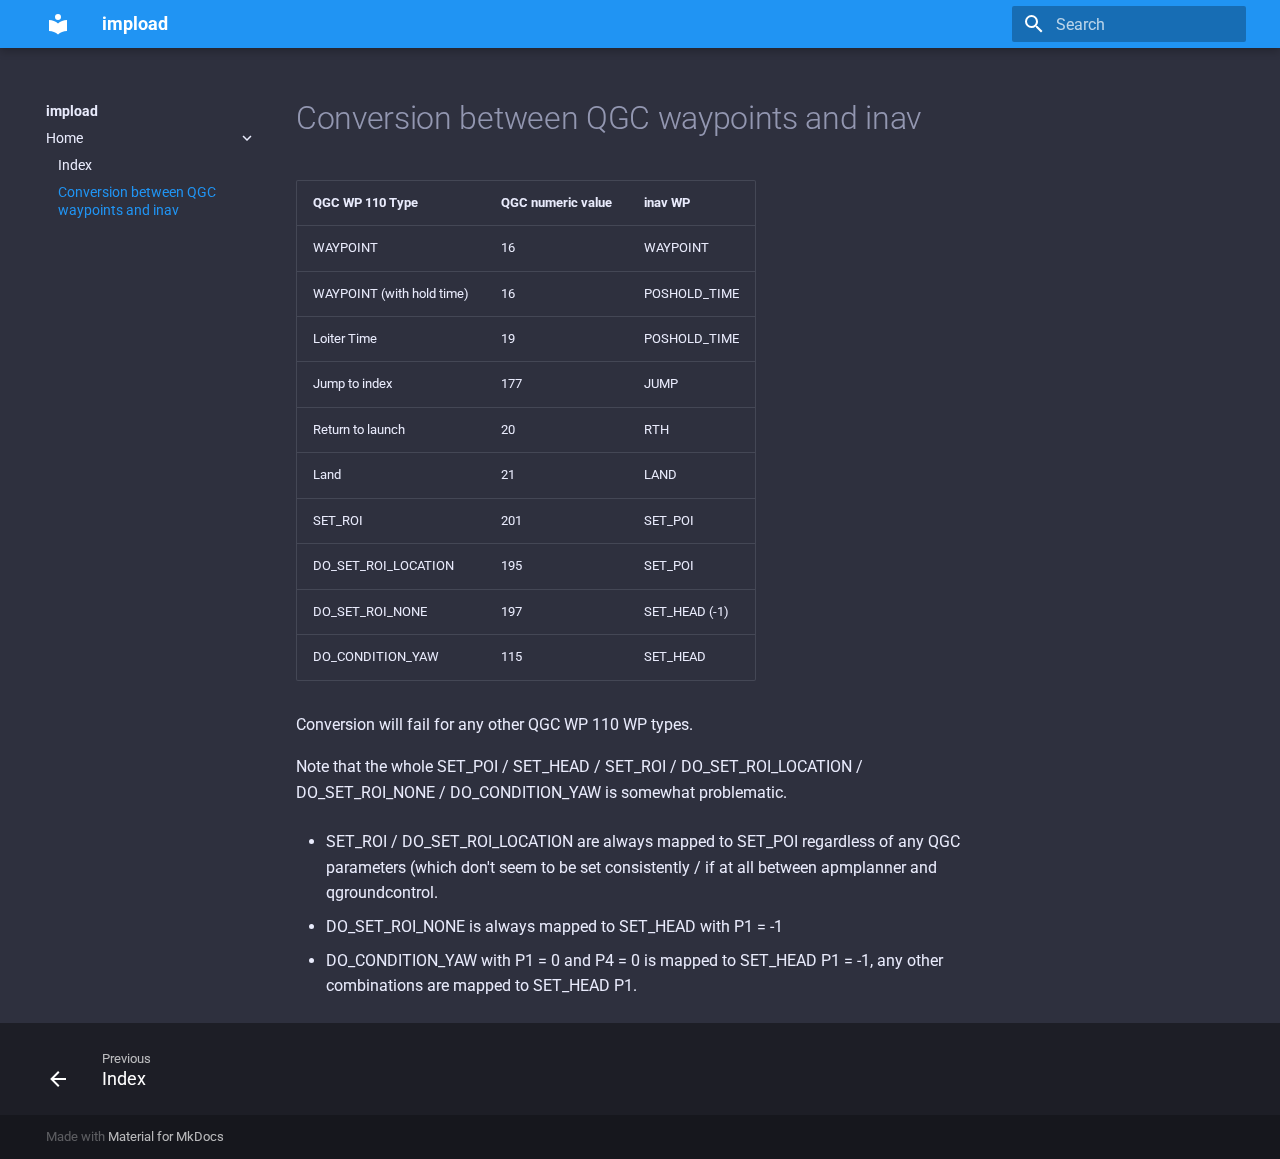
==== QGC-WP-110-supported-WP-types/index.html @ 37e8502e "Deployed ecc6a29 with MkDocs version: 1.2.3" ====
<!doctype html>
<html lang="en" class="no-js">
  <head>
    
      <meta charset="utf-8">
      <meta name="viewport" content="width=device-width,initial-scale=1">
      
      
      
      <link rel="icon" href="../assets/images/favicon.png">
      <meta name="generator" content="mkdocs-1.2.3, mkdocs-material-8.1.3">
    
    
      
        <title>Conversion between QGC waypoints and inav - impload</title>
      
    
    
      <link rel="stylesheet" href="../assets/stylesheets/main.edf004c2.min.css">
      
        
        <link rel="stylesheet" href="../assets/stylesheets/palette.e6a45f82.min.css">
        
          
          
          <meta name="theme-color" content="#2094f3">
        
      
    
    
    
      
        
        <link rel="preconnect" href="https://fonts.gstatic.com" crossorigin>
        <link rel="stylesheet" href="https://fonts.googleapis.com/css?family=Roboto:300,400,400i,700%7CRoboto+Mono&display=fallback">
        <style>:root{--md-text-font:"Roboto";--md-code-font:"Roboto Mono"}</style>
      
    
    
    <script>__md_scope=new URL("..",location),__md_get=(e,_=localStorage,t=__md_scope)=>JSON.parse(_.getItem(t.pathname+"."+e)),__md_set=(e,_,t=localStorage,a=__md_scope)=>{try{t.setItem(a.pathname+"."+e,JSON.stringify(_))}catch(e){}}</script>
    
      

    
    
  </head>
  
  
    
    
    
    
    
    <body dir="ltr" data-md-color-scheme="slate" data-md-color-primary="blue" data-md-color-accent="">
  
    
    
    <input class="md-toggle" data-md-toggle="drawer" type="checkbox" id="__drawer" autocomplete="off">
    <input class="md-toggle" data-md-toggle="search" type="checkbox" id="__search" autocomplete="off">
    <label class="md-overlay" for="__drawer"></label>
    <div data-md-component="skip">
      
        
        <a href="#conversion-between-qgc-waypoints-and-inav" class="md-skip">
          Skip to content
        </a>
      
    </div>
    <div data-md-component="announce">
      
    </div>
    
    
      

<header class="md-header" data-md-component="header">
  <nav class="md-header__inner md-grid" aria-label="Header">
    <a href=".." title="impload" class="md-header__button md-logo" aria-label="impload" data-md-component="logo">
      
  
  <svg xmlns="http://www.w3.org/2000/svg" viewBox="0 0 24 24"><path d="M12 8a3 3 0 0 0 3-3 3 3 0 0 0-3-3 3 3 0 0 0-3 3 3 3 0 0 0 3 3m0 3.54C9.64 9.35 6.5 8 3 8v11c3.5 0 6.64 1.35 9 3.54 2.36-2.19 5.5-3.54 9-3.54V8c-3.5 0-6.64 1.35-9 3.54z"/></svg>

    </a>
    <label class="md-header__button md-icon" for="__drawer">
      <svg xmlns="http://www.w3.org/2000/svg" viewBox="0 0 24 24"><path d="M3 6h18v2H3V6m0 5h18v2H3v-2m0 5h18v2H3v-2z"/></svg>
    </label>
    <div class="md-header__title" data-md-component="header-title">
      <div class="md-header__ellipsis">
        <div class="md-header__topic">
          <span class="md-ellipsis">
            impload
          </span>
        </div>
        <div class="md-header__topic" data-md-component="header-topic">
          <span class="md-ellipsis">
            
              Conversion between QGC waypoints and inav
            
          </span>
        </div>
      </div>
    </div>
    
    
    
      <label class="md-header__button md-icon" for="__search">
        <svg xmlns="http://www.w3.org/2000/svg" viewBox="0 0 24 24"><path d="M9.5 3A6.5 6.5 0 0 1 16 9.5c0 1.61-.59 3.09-1.56 4.23l.27.27h.79l5 5-1.5 1.5-5-5v-.79l-.27-.27A6.516 6.516 0 0 1 9.5 16 6.5 6.5 0 0 1 3 9.5 6.5 6.5 0 0 1 9.5 3m0 2C7 5 5 7 5 9.5S7 14 9.5 14 14 12 14 9.5 12 5 9.5 5z"/></svg>
      </label>
      <div class="md-search" data-md-component="search" role="dialog">
  <label class="md-search__overlay" for="__search"></label>
  <div class="md-search__inner" role="search">
    <form class="md-search__form" name="search">
      <input type="text" class="md-search__input" name="query" aria-label="Search" placeholder="Search" autocapitalize="off" autocorrect="off" autocomplete="off" spellcheck="false" data-md-component="search-query" required>
      <label class="md-search__icon md-icon" for="__search">
        <svg xmlns="http://www.w3.org/2000/svg" viewBox="0 0 24 24"><path d="M9.5 3A6.5 6.5 0 0 1 16 9.5c0 1.61-.59 3.09-1.56 4.23l.27.27h.79l5 5-1.5 1.5-5-5v-.79l-.27-.27A6.516 6.516 0 0 1 9.5 16 6.5 6.5 0 0 1 3 9.5 6.5 6.5 0 0 1 9.5 3m0 2C7 5 5 7 5 9.5S7 14 9.5 14 14 12 14 9.5 12 5 9.5 5z"/></svg>
        <svg xmlns="http://www.w3.org/2000/svg" viewBox="0 0 24 24"><path d="M20 11v2H8l5.5 5.5-1.42 1.42L4.16 12l7.92-7.92L13.5 5.5 8 11h12z"/></svg>
      </label>
      <nav class="md-search__options" aria-label="Search">
        
        <button type="reset" class="md-search__icon md-icon" aria-label="Clear" tabindex="-1">
          <svg xmlns="http://www.w3.org/2000/svg" viewBox="0 0 24 24"><path d="M19 6.41 17.59 5 12 10.59 6.41 5 5 6.41 10.59 12 5 17.59 6.41 19 12 13.41 17.59 19 19 17.59 13.41 12 19 6.41z"/></svg>
        </button>
      </nav>
      
    </form>
    <div class="md-search__output">
      <div class="md-search__scrollwrap" data-md-scrollfix>
        <div class="md-search-result" data-md-component="search-result">
          <div class="md-search-result__meta">
            Initializing search
          </div>
          <ol class="md-search-result__list"></ol>
        </div>
      </div>
    </div>
  </div>
</div>
    
    
  </nav>
  
</header>
    
    <div class="md-container" data-md-component="container">
      
      
        
          
        
      
      <main class="md-main" data-md-component="main">
        <div class="md-main__inner md-grid">
          
            
              
              <div class="md-sidebar md-sidebar--primary" data-md-component="sidebar" data-md-type="navigation" >
                <div class="md-sidebar__scrollwrap">
                  <div class="md-sidebar__inner">
                    


<nav class="md-nav md-nav--primary" aria-label="Navigation" data-md-level="0">
  <label class="md-nav__title" for="__drawer">
    <a href=".." title="impload" class="md-nav__button md-logo" aria-label="impload" data-md-component="logo">
      
  
  <svg xmlns="http://www.w3.org/2000/svg" viewBox="0 0 24 24"><path d="M12 8a3 3 0 0 0 3-3 3 3 0 0 0-3-3 3 3 0 0 0-3 3 3 3 0 0 0 3 3m0 3.54C9.64 9.35 6.5 8 3 8v11c3.5 0 6.64 1.35 9 3.54 2.36-2.19 5.5-3.54 9-3.54V8c-3.5 0-6.64 1.35-9 3.54z"/></svg>

    </a>
    impload
  </label>
  
  <ul class="md-nav__list" data-md-scrollfix>
    
      
      
      

  
  
    
  
  
    
    <li class="md-nav__item md-nav__item--active md-nav__item--nested">
      
      
        <input class="md-nav__toggle md-toggle" data-md-toggle="__nav_1" type="checkbox" id="__nav_1" checked>
      
      
      
      
        <label class="md-nav__link" for="__nav_1">
          Home
          <span class="md-nav__icon md-icon"></span>
        </label>
      
      <nav class="md-nav" aria-label="Home" data-md-level="1">
        <label class="md-nav__title" for="__nav_1">
          <span class="md-nav__icon md-icon"></span>
          Home
        </label>
        <ul class="md-nav__list" data-md-scrollfix>
          
            
              
  
  
  
    <li class="md-nav__item">
      <a href=".." class="md-nav__link">
        Index
      </a>
    </li>
  

            
          
            
              
  
  
    
  
  
    <li class="md-nav__item md-nav__item--active">
      
      <input class="md-nav__toggle md-toggle" data-md-toggle="toc" type="checkbox" id="__toc">
      
      
        
      
      
      <a href="./" class="md-nav__link md-nav__link--active">
        Conversion between QGC waypoints and inav
      </a>
      
    </li>
  

            
          
        </ul>
      </nav>
    </li>
  

    
  </ul>
</nav>
                  </div>
                </div>
              </div>
            
            
              
              <div class="md-sidebar md-sidebar--secondary" data-md-component="sidebar" data-md-type="toc" >
                <div class="md-sidebar__scrollwrap">
                  <div class="md-sidebar__inner">
                    

<nav class="md-nav md-nav--secondary" aria-label="Table of contents">
  
  
  
    
  
  
</nav>
                  </div>
                </div>
              </div>
            
          
          <div class="md-content" data-md-component="content">
            <article class="md-content__inner md-typeset">
              
                

<h1 id="conversion-between-qgc-waypoints-and-inav">Conversion between QGC waypoints and inav<a class="headerlink" href="#conversion-between-qgc-waypoints-and-inav" title="Permanent link">#</a></h1>
<table>
<thead>
<tr>
<th>QGC WP 110 Type</th>
<th>QGC numeric value</th>
<th>inav WP</th>
</tr>
</thead>
<tbody>
<tr>
<td>WAYPOINT</td>
<td>16</td>
<td>WAYPOINT</td>
</tr>
<tr>
<td>WAYPOINT (with hold time)</td>
<td>16</td>
<td>POSHOLD_TIME</td>
</tr>
<tr>
<td>Loiter Time</td>
<td>19</td>
<td>POSHOLD_TIME</td>
</tr>
<tr>
<td>Jump to index</td>
<td>177</td>
<td>JUMP</td>
</tr>
<tr>
<td>Return to launch</td>
<td>20</td>
<td>RTH</td>
</tr>
<tr>
<td>Land</td>
<td>21</td>
<td>LAND</td>
</tr>
<tr>
<td>SET_ROI</td>
<td>201</td>
<td>SET_POI</td>
</tr>
<tr>
<td>DO_SET_ROI_LOCATION</td>
<td>195</td>
<td>SET_POI</td>
</tr>
<tr>
<td>DO_SET_ROI_NONE</td>
<td>197</td>
<td>SET_HEAD (-1)</td>
</tr>
<tr>
<td>DO_CONDITION_YAW</td>
<td>115</td>
<td>SET_HEAD</td>
</tr>
</tbody>
</table>
<p>Conversion will fail for any other QGC WP 110 WP types.</p>
<p>Note that the whole SET_POI / SET_HEAD / SET_ROI / DO_SET_ROI_LOCATION / DO_SET_ROI_NONE /  DO_CONDITION_YAW is somewhat problematic.</p>
<ul>
<li>
<p>SET_ROI / DO_SET_ROI_LOCATION are always mapped to SET_POI regardless of any QGC parameters (which don't seem to be set consistently / if at all between apmplanner and qgroundcontrol.</p>
</li>
<li>
<p>DO_SET_ROI_NONE is always mapped to SET_HEAD with P1 = -1</p>
</li>
<li>DO_CONDITION_YAW with P1 = 0 and P4 = 0 is mapped to SET_HEAD P1 = -1, any other combinations are mapped to SET_HEAD P1.</li>
</ul>

              
            </article>
          </div>
        </div>
        
      </main>
      
        <footer class="md-footer">
  
    <nav class="md-footer__inner md-grid" aria-label="Footer">
      
        
        <a href=".." class="md-footer__link md-footer__link--prev" aria-label="Previous: Index" rel="prev">
          <div class="md-footer__button md-icon">
            <svg xmlns="http://www.w3.org/2000/svg" viewBox="0 0 24 24"><path d="M20 11v2H8l5.5 5.5-1.42 1.42L4.16 12l7.92-7.92L13.5 5.5 8 11h12z"/></svg>
          </div>
          <div class="md-footer__title">
            <div class="md-ellipsis">
              <span class="md-footer__direction">
                Previous
              </span>
              Index
            </div>
          </div>
        </a>
      
      
    </nav>
  
  <div class="md-footer-meta md-typeset">
    <div class="md-footer-meta__inner md-grid">
      <div class="md-copyright">
  
  
    Made with
    <a href="https://squidfunk.github.io/mkdocs-material/" target="_blank" rel="noopener">
      Material for MkDocs
    </a>
  
</div>
      
    </div>
  </div>
</footer>
      
    </div>
    <div class="md-dialog" data-md-component="dialog">
      <div class="md-dialog__inner md-typeset"></div>
    </div>
    <script id="__config" type="application/json">{"base": "..", "features": [], "translations": {"clipboard.copy": "Copy to clipboard", "clipboard.copied": "Copied to clipboard", "search.config.lang": "en", "search.config.pipeline": "trimmer, stopWordFilter", "search.config.separator": "[\\s\\-]+", "search.placeholder": "Search", "search.result.placeholder": "Type to start searching", "search.result.none": "No matching documents", "search.result.one": "1 matching document", "search.result.other": "# matching documents", "search.result.more.one": "1 more on this page", "search.result.more.other": "# more on this page", "search.result.term.missing": "Missing", "select.version.title": "Select version"}, "search": "../assets/javascripts/workers/search.0bbba5b5.min.js"}</script>
    
    
      <script src="../assets/javascripts/bundle.e1a181d9.min.js"></script>
      
    
  </body>
</html>
---- assets/stylesheets/main.edf004c2.min.css ----
@charset "UTF-8";html{-webkit-text-size-adjust:none;-moz-text-size-adjust:none;text-size-adjust:none;box-sizing:border-box}*,:after,:before{box-sizing:inherit}body{margin:0}a,button,input,label{-webkit-tap-highlight-color:transparent}a{color:inherit;text-decoration:none}hr{border:0;box-sizing:content-box;display:block;height:.05rem;overflow:visible;padding:0}small{font-size:80%}sub,sup{line-height:1em}img{border-style:none}table{border-collapse:separate;border-spacing:0}td,th{font-weight:400;vertical-align:top}button{background:transparent;border:0;font-family:inherit;font-size:inherit;margin:0;padding:0}input{border:0;outline:none}:root{--md-default-fg-color:rgba(0,0,0,.87);--md-default-fg-color--light:rgba(0,0,0,.54);--md-default-fg-color--lighter:rgba(0,0,0,.32);--md-default-fg-color--lightest:rgba(0,0,0,.07);--md-default-bg-color:#fff;--md-default-bg-color--light:hsla(0,0%,100%,.7);--md-default-bg-color--lighter:hsla(0,0%,100%,.3);--md-default-bg-color--lightest:hsla(0,0%,100%,.12);--md-primary-fg-color:#4051b5;--md-primary-fg-color--light:#5d6cc0;--md-primary-fg-color--dark:#303fa1;--md-primary-bg-color:#fff;--md-primary-bg-color--light:hsla(0,0%,100%,.7);--md-accent-fg-color:#526cfe;--md-accent-fg-color--transparent:rgba(82,108,254,.1);--md-accent-bg-color:#fff;--md-accent-bg-color--light:hsla(0,0%,100%,.7);--md-shadow-z1:0 0.2rem 0.5rem rgba(0,0,0,.05),0 0 0.05rem rgba(0,0,0,.1);--md-shadow-z2:0 0.2rem 0.5rem rgba(0,0,0,.1),0 0 0.05rem rgba(0,0,0,.25);--md-shadow-z3:0 0.2rem 0.5rem rgba(0,0,0,.2),0 0 0.05rem rgba(0,0,0,.35)}:root>*{--md-code-fg-color:#36464e;--md-code-bg-color:#f5f5f5;--md-code-hl-color:rgba(255,255,0,.5);--md-code-hl-number-color:#d52a2a;--md-code-hl-special-color:#db1457;--md-code-hl-function-color:#a846b9;--md-code-hl-constant-color:#6e59d9;--md-code-hl-keyword-color:#3f6ec6;--md-code-hl-string-color:#1c7d4d;--md-code-hl-name-color:var(--md-code-fg-color);--md-code-hl-operator-color:var(--md-default-fg-color--light);--md-code-hl-punctuation-color:var(--md-default-fg-color--light);--md-code-hl-comment-color:var(--md-default-fg-color--light);--md-code-hl-generic-color:var(--md-default-fg-color--light);--md-code-hl-variable-color:var(--md-default-fg-color--light);--md-typeset-color:var(--md-default-fg-color);--md-typeset-a-color:var(--md-primary-fg-color);--md-typeset-mark-color:rgba(255,255,0,.5);--md-typeset-del-color:rgba(245,80,61,.15);--md-typeset-ins-color:rgba(11,213,112,.15);--md-typeset-kbd-color:#fafafa;--md-typeset-kbd-accent-color:#fff;--md-typeset-kbd-border-color:#b8b8b8;--md-typeset-table-color:rgba(0,0,0,.12);--md-admonition-fg-color:var(--md-default-fg-color);--md-admonition-bg-color:var(--md-default-bg-color);--md-footer-fg-color:#fff;--md-footer-fg-color--light:hsla(0,0%,100%,.7);--md-footer-fg-color--lighter:hsla(0,0%,100%,.3);--md-footer-bg-color:rgba(0,0,0,.87);--md-footer-bg-color--dark:rgba(0,0,0,.32)}.md-icon svg{fill:currentColor;display:block;height:1.2rem;width:1.2rem}body{-webkit-font-smoothing:antialiased;-moz-osx-font-smoothing:grayscale;--md-text-font-family:var(--md-text-font,_),-apple-system,BlinkMacSystemFont,Helvetica,Arial,sans-serif;--md-code-font-family:var(--md-code-font,_),SFMono-Regular,Consolas,Menlo,monospace}body,input{font-feature-settings:"kern","liga";font-family:var(--md-text-font-family)}body,code,input,kbd,pre{color:var(--md-typeset-color)}code,kbd,pre{font-feature-settings:"kern";font-family:var(--md-code-font-family)}:root{--md-typeset-table-sort-icon:url('data:image/svg+xml;charset=utf-8,<svg xmlns="http://www.w3.org/2000/svg" viewBox="0 0 24 24"><path d="m18 21-4-4h3V7h-3l4-4 4 4h-3v10h3M2 19v-2h10v2M2 13v-2h7v2M2 7V5h4v2H2z"/></svg>');--md-typeset-table-sort-icon--asc:url('data:image/svg+xml;charset=utf-8,<svg xmlns="http://www.w3.org/2000/svg" viewBox="0 0 24 24"><path d="M19 17h3l-4 4-4-4h3V3h2M2 17h10v2H2M6 5v2H2V5m0 6h7v2H2v-2z"/></svg>');--md-typeset-table-sort-icon--desc:url('data:image/svg+xml;charset=utf-8,<svg xmlns="http://www.w3.org/2000/svg" viewBox="0 0 24 24"><path d="M19 7h3l-4-4-4 4h3v14h2M2 17h10v2H2M6 5v2H2V5m0 6h7v2H2v-2z"/></svg>')}.md-typeset{-webkit-print-color-adjust:exact;color-adjust:exact;font-size:.8rem;line-height:1.6}@media print{.md-typeset{font-size:.68rem}}.md-typeset :is(ul,ol,dl,figure,blockquote,pre){margin:1em 0}.md-typeset h1{color:var(--md-default-fg-color--light);font-size:2em;line-height:1.3;margin:0 0 1.25em}.md-typeset h1,.md-typeset h2{font-weight:300;letter-spacing:-.01em}.md-typeset h2{font-size:1.5625em;line-height:1.4;margin:1.6em 0 .64em}.md-typeset h3{font-size:1.25em;font-weight:400;letter-spacing:-.01em;line-height:1.5;margin:1.6em 0 .8em}.md-typeset h2+h3{margin-top:.8em}.md-typeset h4{font-weight:700;letter-spacing:-.01em;margin:1em 0}.md-typeset :is(h5,h6){color:var(--md-default-fg-color--light);font-size:.8em;font-weight:700;letter-spacing:-.01em;margin:1.25em 0}.md-typeset h5{text-transform:uppercase}.md-typeset hr{border-bottom:.05rem solid var(--md-default-fg-color--lightest);display:flow-root;margin:1.5em 0}.md-typeset a{color:var(--md-typeset-a-color);word-break:break-word}.md-typeset a,.md-typeset a:before{transition:color 125ms}.md-typeset a:is(:focus,:hover){color:var(--md-accent-fg-color)}.md-typeset a.focus-visible{outline-color:var(--md-accent-fg-color);outline-offset:.2rem}.md-typeset :is(code,pre,kbd){color:var(--md-code-fg-color);direction:ltr}@media print{.md-typeset :is(code,pre,kbd){white-space:pre-wrap}}.md-typeset code{background-color:var(--md-code-bg-color);border-radius:.1rem;-webkit-box-decoration-break:clone;box-decoration-break:clone;font-size:.85em;padding:0 .2941176471em;word-break:break-word}.md-typeset code:not(.focus-visible){-webkit-tap-highlight-color:transparent;outline:none}.md-typeset :is(h1,h2,h3,h4,h5,h6) code{background-color:transparent;box-shadow:none;margin:initial;padding:initial}.md-typeset a code{color:currentColor}.md-typeset pre{display:flow-root;line-height:1.4;position:relative}.md-typeset pre>code{-webkit-box-decoration-break:slice;box-decoration-break:slice;box-shadow:none;display:block;margin:0;outline-color:var(--md-accent-fg-color);overflow:auto;padding:.7720588235em 1.1764705882em;scrollbar-color:var(--md-default-fg-color--lighter) transparent;scrollbar-width:thin;touch-action:auto;word-break:normal}.md-typeset pre>code:hover{scrollbar-color:var(--md-accent-fg-color) transparent}.md-typeset pre>code::-webkit-scrollbar{height:.2rem;width:.2rem}.md-typeset pre>code::-webkit-scrollbar-thumb{background-color:var(--md-default-fg-color--lighter)}.md-typeset pre>code::-webkit-scrollbar-thumb:hover{background-color:var(--md-accent-fg-color)}.md-typeset kbd{background-color:var(--md-typeset-kbd-color);border-radius:.1rem;box-shadow:0 .1rem 0 .05rem var(--md-typeset-kbd-border-color),0 .1rem 0 var(--md-typeset-kbd-border-color),0 -.1rem .2rem var(--md-typeset-kbd-accent-color) inset;color:var(--md-default-fg-color);display:inline-block;font-size:.75em;padding:0 .6666666667em;vertical-align:text-top;word-break:break-word}.md-typeset mark{background-color:var(--md-typeset-mark-color);-webkit-box-decoration-break:clone;box-decoration-break:clone;color:inherit;word-break:break-word}.md-typeset abbr{border-bottom:.05rem dotted var(--md-default-fg-color--light);cursor:help;text-decoration:none}@media (hover:none){.md-typeset abbr{position:relative}[dir=ltr] .md-typeset abbr[title]:is(:focus,:hover):after{left:0}[dir=rtl] .md-typeset abbr[title]:is(:focus,:hover):after{right:0}.md-typeset abbr[title]:is(:focus,:hover):after{background-color:var(--md-default-fg-color);border-radius:.1rem;box-shadow:var(--md-shadow-z3);color:var(--md-default-bg-color);content:attr(title);display:inline-block;font-size:.7rem;margin-top:2em;max-width:80%;min-width:-webkit-max-content;min-width:max-content;padding:.2rem .3rem;position:absolute;width:auto}}.md-typeset small{opacity:.75}[dir=ltr] .md-typeset :is(sup,sub){margin-left:.078125em}[dir=rtl] .md-typeset :is(sup,sub){margin-right:.078125em}[dir=ltr] .md-typeset blockquote{padding-left:.6rem}[dir=rtl] .md-typeset blockquote{padding-right:.6rem}[dir=ltr] .md-typeset blockquote{border-left:.2rem solid var(--md-default-fg-color--lighter)}[dir=rtl] .md-typeset blockquote{border-right:.2rem solid var(--md-default-fg-color--lighter)}.md-typeset blockquote{color:var(--md-default-fg-color--light)}.md-typeset ul{list-style-type:disc}[dir=ltr] .md-typeset :is(ul,ol){margin-left:.625em}[dir=rtl] .md-typeset :is(ul,ol){margin-right:.625em}.md-typeset :is(ul,ol){padding:0}.md-typeset :is(ul,ol):not([hidden]){display:flow-root}.md-typeset :is(ul,ol) ol{list-style-type:lower-alpha}.md-typeset :is(ul,ol) ol ol{list-style-type:lower-roman}[dir=ltr] .md-typeset :is(ul,ol) li{margin-left:1.25em}[dir=rtl] .md-typeset :is(ul,ol) li{margin-right:1.25em}.md-typeset :is(ul,ol) li{margin-bottom:.5em}.md-typeset :is(ul,ol) li :is(p,blockquote){margin:.5em 0}.md-typeset :is(ul,ol) li:last-child{margin-bottom:0}[dir=ltr] .md-typeset :is(ul,ol) li :is(ul,ol){margin-left:.625em}[dir=rtl] .md-typeset :is(ul,ol) li :is(ul,ol){margin-right:.625em}.md-typeset :is(ul,ol) li :is(ul,ol){margin-bottom:.5em;margin-top:.5em}[dir=ltr] .md-typeset dd{margin-left:1.875em}[dir=rtl] .md-typeset dd{margin-right:1.875em}.md-typeset dd{margin-bottom:1.5em;margin-top:1em}.md-typeset :is(img,svg){height:auto;max-width:100%}.md-typeset :is(img,svg)[align=left]{margin:1em 1em 1em 0}.md-typeset :is(img,svg)[align=right]{margin:1em 0 1em 1em}.md-typeset :is(img,svg)[align]:only-child{margin-top:0}.md-typeset img[src$="#only-dark"]{display:none}.md-typeset figure{display:flow-root;margin:0 auto;max-width:100%;text-align:center;width:-webkit-fit-content;width:-moz-fit-content;width:fit-content}.md-typeset figure img{display:block}.md-typeset figcaption{font-style:italic;margin:1em auto 2em;max-width:24rem}.md-typeset iframe{max-width:100%}.md-typeset table:not([class]){background-color:var(--md-default-bg-color);border:.05rem solid var(--md-typeset-table-color);border-radius:.1rem;display:inline-block;font-size:.64rem;max-width:100%;overflow:auto;touch-action:auto}@media print{.md-typeset table:not([class]){display:table}}.md-typeset table:not([class])+*{margin-top:1.5em}.md-typeset table:not([class]) :is(th,td)>:first-child{margin-top:0}.md-typeset table:not([class]) :is(th,td)>:last-child{margin-bottom:0}.md-typeset table:not([class]) :is(th,td):not([align]){text-align:left}[dir=rtl] .md-typeset table:not([class]) :is(th,td):not([align]){text-align:right}.md-typeset table:not([class]) th{font-weight:700;min-width:5rem;padding:.9375em 1.25em;vertical-align:top}.md-typeset table:not([class]) th a{color:inherit}.md-typeset table:not([class]) td{border-top:.05rem solid var(--md-typeset-table-color);padding:.9375em 1.25em;vertical-align:top}.md-typeset table:not([class]) tbody tr{transition:background-color 125ms}.md-typeset table:not([class]) tbody tr:hover{background-color:rgba(0,0,0,.035);box-shadow:0 .05rem 0 var(--md-default-bg-color) inset}.md-typeset table:not([class]) a{word-break:normal}.md-typeset table th[role=columnheader]{cursor:pointer}[dir=ltr] .md-typeset table th[role=columnheader]:after{margin-left:.5em}[dir=rtl] .md-typeset table th[role=columnheader]:after{margin-right:.5em}.md-typeset table th[role=columnheader]:after{content:"";display:inline-block;height:1.2em;-webkit-mask-image:var(--md-typeset-table-sort-icon);mask-image:var(--md-typeset-table-sort-icon);-webkit-mask-repeat:no-repeat;mask-repeat:no-repeat;-webkit-mask-size:contain;mask-size:contain;transition:background-color 125ms;vertical-align:text-bottom;width:1.2em}.md-typeset table th[role=columnheader]:hover:after{background-color:var(--md-default-fg-color--lighter)}.md-typeset table th[role=columnheader][aria-sort=ascending]:after{background-color:var(--md-default-fg-color--light);-webkit-mask-image:var(--md-typeset-table-sort-icon--asc);mask-image:var(--md-typeset-table-sort-icon--asc)}.md-typeset table th[role=columnheader][aria-sort=descending]:after{background-color:var(--md-default-fg-color--light);-webkit-mask-image:var(--md-typeset-table-sort-icon--desc);mask-image:var(--md-typeset-table-sort-icon--desc)}.md-typeset__scrollwrap{margin:1em -.8rem;overflow-x:auto;touch-action:auto}.md-typeset__table{display:inline-block;margin-bottom:.5em;padding:0 .8rem}@media print{.md-typeset__table{display:block}}html .md-typeset__table table{display:table;margin:0;overflow:hidden;width:100%}@media screen and (max-width:44.9375em){.md-content__inner>pre{margin:1em -.8rem}.md-content__inner>pre code{border-radius:0}}.md-banner{background-color:var(--md-footer-bg-color);color:var(--md-footer-fg-color);overflow:auto}@media print{.md-banner{display:none}}.md-banner--warning{background:var(--md-typeset-mark-color);color:var(--md-default-fg-color)}.md-banner__inner{font-size:.7rem;margin:.6rem auto;padding:0 .8rem}html{font-size:125%;height:100%;overflow-x:hidden}@media screen and (min-width:100em){html{font-size:137.5%}}@media screen and (min-width:125em){html{font-size:150%}}body{background-color:var(--md-default-bg-color);display:flex;flex-direction:column;font-size:.5rem;min-height:100%;position:relative;width:100%}@media print{body{display:block}}@media screen and (max-width:59.9375em){body[data-md-state=lock]{position:fixed}}.md-grid{margin-left:auto;margin-right:auto;max-width:61rem}.md-container{display:flex;flex-direction:column;flex-grow:1}@media print{.md-container{display:block}}.md-main{flex-grow:1}.md-main__inner{display:flex;height:100%;margin-top:1.5rem}.md-ellipsis{overflow:hidden;text-overflow:ellipsis;white-space:nowrap}.md-toggle{display:none}.md-option{height:0;opacity:0;position:absolute;width:0}.md-option:checked+label:not([hidden]){display:block}.md-option.focus-visible+label{outline-color:var(--md-accent-fg-color);outline-style:auto}.md-skip{background-color:var(--md-default-fg-color);border-radius:.1rem;color:var(--md-default-bg-color);font-size:.64rem;margin:.5rem;opacity:0;outline-color:var(--md-accent-fg-color);padding:.3rem .5rem;position:fixed;transform:translateY(.4rem);z-index:-1}.md-skip:focus{opacity:1;transform:translateY(0);transition:transform .25s cubic-bezier(.4,0,.2,1),opacity 175ms 75ms;z-index:10}@page{margin:25mm}:root{--md-clipboard-icon:url('data:image/svg+xml;charset=utf-8,<svg xmlns="http://www.w3.org/2000/svg" viewBox="0 0 24 24"><path d="M19 21H8V7h11m0-2H8a2 2 0 0 0-2 2v14a2 2 0 0 0 2 2h11a2 2 0 0 0 2-2V7a2 2 0 0 0-2-2m-3-4H4a2 2 0 0 0-2 2v14h2V3h12V1z"/></svg>')}.md-clipboard{border-radius:.1rem;color:var(--md-default-fg-color--lightest);cursor:pointer;height:1.5em;outline-color:var(--md-accent-fg-color);outline-offset:.1rem;position:absolute;right:.5em;top:.5em;transition:color .25s;width:1.5em;z-index:1}@media print{.md-clipboard{display:none}}.md-clipboard:not(.focus-visible){-webkit-tap-highlight-color:transparent;outline:none}:hover>.md-clipboard{color:var(--md-default-fg-color--light)}.md-clipboard:is(:focus,:hover){color:var(--md-accent-fg-color)}.md-clipboard:after{background-color:currentColor;content:"";display:block;height:1.125em;margin:0 auto;-webkit-mask-image:var(--md-clipboard-icon);mask-image:var(--md-clipboard-icon);-webkit-mask-repeat:no-repeat;mask-repeat:no-repeat;-webkit-mask-size:contain;mask-size:contain;width:1.125em}.md-clipboard--inline{cursor:pointer}.md-clipboard--inline code{transition:color .25s,background-color .25s}.md-clipboard--inline:is(:focus,:hover) code{background-color:var(--md-accent-fg-color--transparent);color:var(--md-accent-fg-color)}.md-content{flex-grow:1;min-width:0}.md-content__inner{margin:0 .8rem 1.2rem;padding-top:.6rem}@media screen and (min-width:76.25em){[dir=ltr] .md-sidebar--primary:not([hidden])~.md-content>.md-content__inner{margin-left:1.2rem}[dir=rtl] .md-sidebar--primary:not([hidden])~.md-content>.md-content__inner{margin-right:1.2rem}[dir=ltr] .md-sidebar--secondary:not([hidden])~.md-content>.md-content__inner{margin-right:1.2rem}[dir=rtl] .md-sidebar--secondary:not([hidden])~.md-content>.md-content__inner{margin-left:1.2rem}}.md-content__inner:before{content:"";display:block;height:.4rem}.md-content__inner>:last-child{margin-bottom:0}[dir=ltr] .md-content__button{margin-left:.4rem}[dir=rtl] .md-content__button{margin-right:.4rem}.md-content__button{float:right;margin:.4rem 0;padding:0}@media print{.md-content__button{display:none}}[dir=rtl] .md-content__button{float:left}.md-typeset .md-content__button{color:var(--md-default-fg-color--lighter)}.md-content__button svg{display:inline;vertical-align:top}[dir=rtl] .md-content__button svg{transform:scaleX(-1)}[dir=ltr] .md-dialog{right:.8rem}[dir=rtl] .md-dialog{left:.8rem}.md-dialog{background-color:var(--md-default-fg-color);border-radius:.1rem;bottom:.8rem;box-shadow:var(--md-shadow-z3);min-width:11.1rem;opacity:0;padding:.4rem .6rem;pointer-events:none;position:fixed;transform:translateY(100%);transition:transform 0ms .4s,opacity .4s;z-index:4}@media print{.md-dialog{display:none}}.md-dialog[data-md-state=open]{opacity:1;pointer-events:auto;transform:translateY(0);transition:transform .4s cubic-bezier(.075,.85,.175,1),opacity .4s}.md-dialog__inner{color:var(--md-default-bg-color);font-size:.7rem}.md-footer{background-color:var(--md-footer-bg-color);color:var(--md-footer-fg-color)}@media print{.md-footer{display:none}}.md-footer__inner{display:flex;justify-content:space-between;overflow:auto;padding:.2rem}.md-footer__link{display:flex;flex-grow:0.01;outline-color:var(--md-accent-fg-color);overflow:hidden;padding-bottom:.4rem;padding-top:1.4rem;transition:opacity .25s}.md-footer__link:is(:focus,:hover){opacity:.7}[dir=rtl] .md-footer__link svg{transform:scaleX(-1)}@media screen and (max-width:44.9375em){.md-footer__link--prev .md-footer__title{display:none}}[dir=ltr] .md-footer__link--next{margin-left:auto}[dir=rtl] .md-footer__link--next{margin-right:auto}.md-footer__link--next{text-align:right}[dir=rtl] .md-footer__link--next{text-align:left}.md-footer__title{flex-grow:1;font-size:.9rem;line-height:2.4rem;max-width:calc(100% - 2.4rem);padding:0 1rem;position:relative}.md-footer__button{margin:.2rem;padding:.4rem}.md-footer__direction{font-size:.64rem;left:0;margin-top:-1rem;opacity:.7;padding:0 1rem;position:absolute;right:0}.md-footer-meta{background-color:var(--md-footer-bg-color--dark)}.md-footer-meta__inner{display:flex;flex-wrap:wrap;justify-content:space-between;padding:.2rem}html .md-footer-meta.md-typeset a{color:var(--md-footer-fg-color--light)}html .md-footer-meta.md-typeset a:is(:focus,:hover){color:var(--md-footer-fg-color)}.md-copyright{color:var(--md-footer-fg-color--lighter);font-size:.64rem;margin:auto .6rem;padding:.4rem 0;width:100%}@media screen and (min-width:45em){.md-copyright{width:auto}}.md-copyright__highlight{color:var(--md-footer-fg-color--light)}.md-social{margin:0 .4rem;padding:.2rem 0 .6rem}@media screen and (min-width:45em){.md-social{padding:.6rem 0}}.md-social__link{display:inline-block;height:1.6rem;text-align:center;width:1.6rem}.md-social__link:before{line-height:1.9}.md-social__link svg{fill:currentColor;max-height:.8rem;vertical-align:-25%}.md-typeset .md-button{border:.1rem solid;border-radius:.1rem;color:var(--md-primary-fg-color);cursor:pointer;display:inline-block;font-weight:700;padding:.625em 2em;transition:color 125ms,background-color 125ms,border-color 125ms}.md-typeset .md-button--primary{background-color:var(--md-primary-fg-color);border-color:var(--md-primary-fg-color);color:var(--md-primary-bg-color)}.md-typeset .md-button:is(:focus,:hover){background-color:var(--md-accent-fg-color);border-color:var(--md-accent-fg-color);color:var(--md-accent-bg-color)}[dir=ltr] .md-typeset .md-input{border-top-left-radius:.1rem}[dir=rtl] .md-typeset .md-input{border-top-right-radius:.1rem}[dir=ltr] .md-typeset .md-input{border-top-right-radius:.1rem}[dir=rtl] .md-typeset .md-input{border-top-left-radius:.1rem}.md-typeset .md-input{border-bottom:.1rem solid var(--md-default-fg-color--lighter);box-shadow:var(--md-shadow-z1);font-size:.8rem;height:1.8rem;padding:0 .6rem;transition:border .25s,box-shadow .25s}.md-typeset .md-input:is(:focus,:hover){border-bottom-color:var(--md-accent-fg-color);box-shadow:var(--md-shadow-z2)}.md-typeset .md-input--stretch{width:100%}.md-header{background-color:var(--md-primary-fg-color);box-shadow:0 0 .2rem transparent,0 .2rem .4rem transparent;color:var(--md-primary-bg-color);left:0;position:sticky;right:0;top:0;z-index:4}@media print{.md-header{display:none}}.md-header[data-md-state=shadow]{box-shadow:0 0 .2rem rgba(0,0,0,.1),0 .2rem .4rem rgba(0,0,0,.2);transition:transform .25s cubic-bezier(.1,.7,.1,1),box-shadow .25s}.md-header[data-md-state=hidden]{transform:translateY(-100%);transition:transform .25s cubic-bezier(.8,0,.6,1),box-shadow .25s}.md-header__inner{align-items:center;display:flex;padding:0 .2rem}.md-header__button{color:currentColor;cursor:pointer;margin:.2rem;outline-color:var(--md-accent-fg-color);padding:.4rem;position:relative;transition:opacity .25s;vertical-align:middle;z-index:1}.md-header__button:hover{opacity:.7}.md-header__button:not([hidden]){display:inline-block}.md-header__button:not(.focus-visible){-webkit-tap-highlight-color:transparent;outline:none}.md-header__button.md-logo{margin:.2rem;padding:.4rem}@media screen and (max-width:76.1875em){.md-header__button.md-logo{display:none}}.md-header__button.md-logo :is(img,svg){fill:currentColor;display:block;height:1.2rem;width:1.2rem}@media screen and (min-width:60em){.md-header__button[for=__search]{display:none}}.no-js .md-header__button[for=__search]{display:none}[dir=rtl] .md-header__button[for=__search] svg{transform:scaleX(-1)}@media screen and (min-width:76.25em){.md-header__button[for=__drawer]{display:none}}.md-header__topic{display:flex;max-width:100%;position:absolute;transition:transform .4s cubic-bezier(.1,.7,.1,1),opacity .15s}.md-header__topic+.md-header__topic{opacity:0;pointer-events:none;transform:translateX(1.25rem);transition:transform .4s cubic-bezier(1,.7,.1,.1),opacity .15s;z-index:-1}[dir=rtl] .md-header__topic+.md-header__topic{transform:translateX(-1.25rem)}.md-header__topic:first-child{font-weight:700}[dir=ltr] .md-header__title{margin-right:.4rem}[dir=rtl] .md-header__title{margin-left:.4rem}[dir=ltr] .md-header__title{margin-left:1rem}[dir=rtl] .md-header__title{margin-right:1rem}.md-header__title{flex-grow:1;font-size:.9rem;height:2.4rem;line-height:2.4rem}.md-header__title[data-md-state=active] .md-header__topic{opacity:0;pointer-events:none;transform:translateX(-1.25rem);transition:transform .4s cubic-bezier(1,.7,.1,.1),opacity .15s;z-index:-1}[dir=rtl] .md-header__title[data-md-state=active] .md-header__topic{transform:translateX(1.25rem)}.md-header__title[data-md-state=active] .md-header__topic+.md-header__topic{opacity:1;pointer-events:auto;transform:translateX(0);transition:transform .4s cubic-bezier(.1,.7,.1,1),opacity .15s;z-index:0}.md-header__title>.md-header__ellipsis{height:100%;position:relative;width:100%}.md-header__option{display:flex;flex-shrink:0;max-width:100%;transition:max-width 0ms .25s,opacity .25s .25s;white-space:nowrap}[data-md-toggle=search]:checked~.md-header .md-header__option{max-width:0;opacity:0;transition:max-width 0ms,opacity 0ms}.md-header__source{display:none}@media screen and (min-width:60em){[dir=ltr] .md-header__source{margin-left:1rem}[dir=rtl] .md-header__source{margin-right:1rem}.md-header__source{display:block;max-width:11.7rem;width:11.7rem}}@media screen and (min-width:76.25em){[dir=ltr] .md-header__source{margin-left:1.4rem}[dir=rtl] .md-header__source{margin-right:1.4rem}}:root{--md-nav-icon--prev:url('data:image/svg+xml;charset=utf-8,<svg xmlns="http://www.w3.org/2000/svg" viewBox="0 0 24 24"><path d="M20 11v2H8l5.5 5.5-1.42 1.42L4.16 12l7.92-7.92L13.5 5.5 8 11h12z"/></svg>');--md-nav-icon--next:url('data:image/svg+xml;charset=utf-8,<svg xmlns="http://www.w3.org/2000/svg" viewBox="0 0 24 24"><path d="M8.59 16.58 13.17 12 8.59 7.41 10 6l6 6-6 6-1.41-1.42z"/></svg>');--md-toc-icon:url('data:image/svg+xml;charset=utf-8,<svg xmlns="http://www.w3.org/2000/svg" viewBox="0 0 24 24"><path d="M3 9h14V7H3v2m0 4h14v-2H3v2m0 4h14v-2H3v2m16 0h2v-2h-2v2m0-10v2h2V7h-2m0 6h2v-2h-2v2z"/></svg>')}.md-nav{font-size:.7rem;line-height:1.3}.md-nav__title{display:block;font-weight:700;overflow:hidden;padding:0 .6rem;text-overflow:ellipsis}.md-nav__title .md-nav__button{display:none}.md-nav__title .md-nav__button img{height:100%;width:auto}.md-nav__title .md-nav__button.md-logo :is(img,svg){fill:currentColor;display:block;height:2.4rem;width:2.4rem}.md-nav__list{list-style:none;margin:0;padding:0}.md-nav__item{padding:0 .6rem}[dir=ltr] .md-nav__item .md-nav__item{padding-right:0}[dir=rtl] .md-nav__item .md-nav__item{padding-left:0}.md-nav__link{align-items:center;cursor:pointer;display:flex;justify-content:space-between;margin-top:.625em;overflow:hidden;scroll-snap-align:start;text-overflow:ellipsis;transition:color 125ms}.md-nav__link[data-md-state=blur]{color:var(--md-default-fg-color--light)}.md-nav__item .md-nav__link--active{color:var(--md-typeset-a-color)}.md-nav__item .md-nav__link--index [href]{width:100%}.md-nav__link:is(:focus,:hover){color:var(--md-accent-fg-color)}.md-nav__link.focus-visible{outline-color:var(--md-accent-fg-color);outline-offset:.2rem}.md-nav--primary .md-nav__link[for=__toc]{display:none}.md-nav--primary .md-nav__link[for=__toc] .md-icon:after{background-color:currentColor;display:block;height:100%;-webkit-mask-image:var(--md-toc-icon);mask-image:var(--md-toc-icon);width:100%}.md-nav--primary .md-nav__link[for=__toc]~.md-nav{display:none}.md-nav__link>*{cursor:pointer;display:flex}.md-nav__icon{flex-shrink:0}.md-nav__source{display:none}@media screen and (max-width:76.1875em){.md-nav--primary,.md-nav--primary .md-nav{background-color:var(--md-default-bg-color);display:flex;flex-direction:column;height:100%;left:0;position:absolute;right:0;top:0;z-index:1}.md-nav--primary :is(.md-nav__title,.md-nav__item){font-size:.8rem;line-height:1.5}.md-nav--primary .md-nav__title{background-color:var(--md-default-fg-color--lightest);color:var(--md-default-fg-color--light);cursor:pointer;font-weight:400;height:5.6rem;line-height:2.4rem;padding:3rem .8rem .2rem;position:relative;white-space:nowrap}[dir=ltr] .md-nav--primary .md-nav__title .md-nav__icon{left:.4rem}[dir=rtl] .md-nav--primary .md-nav__title .md-nav__icon{right:.4rem}.md-nav--primary .md-nav__title .md-nav__icon{display:block;height:1.2rem;margin:.2rem;position:absolute;top:.4rem;width:1.2rem}.md-nav--primary .md-nav__title .md-nav__icon:after{background-color:currentColor;content:"";display:block;height:100%;-webkit-mask-image:var(--md-nav-icon--prev);mask-image:var(--md-nav-icon--prev);-webkit-mask-repeat:no-repeat;mask-repeat:no-repeat;-webkit-mask-size:contain;mask-size:contain;width:100%}.md-nav--primary .md-nav__title~.md-nav__list{background-color:var(--md-default-bg-color);box-shadow:0 .05rem 0 var(--md-default-fg-color--lightest) inset;overflow-y:auto;scroll-snap-type:y mandatory;touch-action:pan-y}.md-nav--primary .md-nav__title~.md-nav__list>:first-child{border-top:0}.md-nav--primary .md-nav__title[for=__drawer]{background-color:var(--md-primary-fg-color);color:var(--md-primary-bg-color);font-weight:700}[dir=ltr] .md-nav--primary .md-nav__title .md-logo{left:.2rem}[dir=rtl] .md-nav--primary .md-nav__title .md-logo{right:.2rem}.md-nav--primary .md-nav__title .md-logo{display:block;margin:.2rem;padding:.4rem;position:absolute;top:.2rem}.md-nav--primary .md-nav__list{flex:1}.md-nav--primary .md-nav__item{border-top:.05rem solid var(--md-default-fg-color--lightest);padding:0}.md-nav--primary .md-nav__item--active>.md-nav__link{color:var(--md-typeset-a-color)}.md-nav--primary .md-nav__item--active>.md-nav__link:is(:focus,:hover){color:var(--md-accent-fg-color)}.md-nav--primary .md-nav__link{margin-top:0;padding:.6rem .8rem}[dir=ltr] .md-nav--primary .md-nav__link .md-nav__icon{margin-right:-.2rem}[dir=rtl] .md-nav--primary .md-nav__link .md-nav__icon{margin-left:-.2rem}.md-nav--primary .md-nav__link .md-nav__icon{font-size:1.2rem;height:1.2rem;width:1.2rem}.md-nav--primary .md-nav__link .md-nav__icon:after{background-color:currentColor;content:"";display:block;height:100%;-webkit-mask-image:var(--md-nav-icon--next);mask-image:var(--md-nav-icon--next);-webkit-mask-repeat:no-repeat;mask-repeat:no-repeat;-webkit-mask-size:contain;mask-size:contain;width:100%}[dir=rtl] .md-nav--primary .md-nav__icon:after{transform:scale(-1)}.md-nav--primary .md-nav--secondary .md-nav{background-color:transparent;position:static}[dir=ltr] .md-nav--primary .md-nav--secondary .md-nav .md-nav__link{padding-left:1.4rem}[dir=rtl] .md-nav--primary .md-nav--secondary .md-nav .md-nav__link{padding-right:1.4rem}[dir=ltr] .md-nav--primary .md-nav--secondary .md-nav .md-nav .md-nav__link{padding-left:2rem}[dir=rtl] .md-nav--primary .md-nav--secondary .md-nav .md-nav .md-nav__link{padding-right:2rem}[dir=ltr] .md-nav--primary .md-nav--secondary .md-nav .md-nav .md-nav .md-nav__link{padding-left:2.6rem}[dir=rtl] .md-nav--primary .md-nav--secondary .md-nav .md-nav .md-nav .md-nav__link{padding-right:2.6rem}[dir=ltr] .md-nav--primary .md-nav--secondary .md-nav .md-nav .md-nav .md-nav .md-nav__link{padding-left:3.2rem}[dir=rtl] .md-nav--primary .md-nav--secondary .md-nav .md-nav .md-nav .md-nav .md-nav__link{padding-right:3.2rem}.md-nav--secondary{background-color:transparent}.md-nav__toggle~.md-nav{display:flex;opacity:0;transform:translateX(100%);transition:transform .25s cubic-bezier(.8,0,.6,1),opacity 125ms 50ms}[dir=rtl] .md-nav__toggle~.md-nav{transform:translateX(-100%)}.md-nav__toggle:checked~.md-nav{opacity:1;transform:translateX(0);transition:transform .25s cubic-bezier(.4,0,.2,1),opacity 125ms 125ms}.md-nav__toggle:checked~.md-nav>.md-nav__list{-webkit-backface-visibility:hidden;backface-visibility:hidden}}@media screen and (max-width:59.9375em){.md-nav--primary .md-nav__link[for=__toc]{display:flex}.md-nav--primary .md-nav__link[for=__toc] .md-icon:after{content:""}.md-nav--primary .md-nav__link[for=__toc]+.md-nav__link{display:none}.md-nav--primary .md-nav__link[for=__toc]~.md-nav{display:flex}.md-nav__source{background-color:var(--md-primary-fg-color--dark);color:var(--md-primary-bg-color);display:block;padding:0 .2rem}}@media screen and (min-width:60em) and (max-width:76.1875em){.md-nav--integrated .md-nav__link[for=__toc]{display:flex}.md-nav--integrated .md-nav__link[for=__toc] .md-icon:after{content:""}.md-nav--integrated .md-nav__link[for=__toc]+.md-nav__link{display:none}.md-nav--integrated .md-nav__link[for=__toc]~.md-nav{display:flex}}@media screen and (min-width:60em){.md-nav--secondary .md-nav__title[for=__toc]{scroll-snap-align:start}.md-nav--secondary .md-nav__title .md-nav__icon{display:none}}@media screen and (min-width:76.25em){.md-nav{transition:max-height .25s cubic-bezier(.86,0,.07,1)}.md-nav--primary .md-nav__title[for=__drawer]{scroll-snap-align:start}.md-nav--primary .md-nav__title .md-nav__icon{display:none}.md-nav__toggle~.md-nav{display:none}.md-nav__toggle:is(:checked,:indeterminate)~.md-nav{display:block}.md-nav__item--nested>.md-nav>.md-nav__title{display:none}.md-nav__item--section{display:block;margin:1.25em 0}.md-nav__item--section:last-child{margin-bottom:0}.md-nav__item--section>.md-nav__link{font-weight:700;pointer-events:none}.md-nav__item--section>.md-nav__link--index [href]{pointer-events:auto}.md-nav__item--section>.md-nav__link .md-nav__icon{display:none}.md-nav__item--section>.md-nav{display:block}.md-nav__item--section>.md-nav>.md-nav__list>.md-nav__item{padding:0}.md-nav__icon{float:right;height:.9rem;transition:transform .25s;width:.9rem}[dir=rtl] .md-nav__icon{float:left;transform:rotate(180deg)}.md-nav__icon:after{background-color:currentColor;content:"";display:inline-block;height:100%;-webkit-mask-image:var(--md-nav-icon--next);mask-image:var(--md-nav-icon--next);-webkit-mask-repeat:no-repeat;mask-repeat:no-repeat;-webkit-mask-size:contain;mask-size:contain;vertical-align:-.1rem;width:100%}.md-nav__item--nested .md-nav__toggle:checked~.md-nav__link .md-nav__icon,.md-nav__item--nested .md-nav__toggle:indeterminate~.md-nav__link .md-nav__icon{transform:rotate(90deg)}.md-nav--lifted>.md-nav__list>.md-nav__item--nested,.md-nav--lifted>.md-nav__title{display:none}.md-nav--lifted>.md-nav__list>.md-nav__item{display:none}.md-nav--lifted>.md-nav__list>.md-nav__item--active{display:block;padding:0}.md-nav--lifted>.md-nav__list>.md-nav__item--active>.md-nav__link{font-weight:700;margin-top:0;padding:0 .6rem;pointer-events:none}.md-nav--lifted>.md-nav__list>.md-nav__item--active>.md-nav__link--index [href]{pointer-events:auto}.md-nav--lifted>.md-nav__list>.md-nav__item--active>.md-nav__link .md-nav__icon{display:none}.md-nav--lifted .md-nav[data-md-level="1"]{display:block}[dir=ltr] .md-nav--lifted .md-nav[data-md-level="1"]>.md-nav__list>.md-nav__item{padding-right:.6rem}[dir=rtl] .md-nav--lifted .md-nav[data-md-level="1"]>.md-nav__list>.md-nav__item{padding-left:.6rem}.md-nav--integrated>.md-nav__list>.md-nav__item--active:not(.md-nav__item--nested){padding:0 .6rem}.md-nav--integrated>.md-nav__list>.md-nav__item--active:not(.md-nav__item--nested)>.md-nav__link{padding:0}[dir=ltr] .md-nav--integrated>.md-nav__list>.md-nav__item--active .md-nav--secondary{border-left:.05rem solid var(--md-primary-fg-color)}[dir=rtl] .md-nav--integrated>.md-nav__list>.md-nav__item--active .md-nav--secondary{border-right:.05rem solid var(--md-primary-fg-color)}.md-nav--integrated>.md-nav__list>.md-nav__item--active .md-nav--secondary{display:block;margin-bottom:1.25em}.md-nav--integrated>.md-nav__list>.md-nav__item--active .md-nav--secondary>.md-nav__title{display:none}}:root{--md-search-result-icon:url('data:image/svg+xml;charset=utf-8,<svg xmlns="http://www.w3.org/2000/svg" viewBox="0 0 24 24"><path d="M14 2H6a2 2 0 0 0-2 2v16a2 2 0 0 0 2 2h7c-.41-.25-.8-.56-1.14-.9-.33-.33-.61-.7-.86-1.1H6V4h7v5h5v1.18c.71.16 1.39.43 2 .82V8l-6-6m6.31 16.9c1.33-2.11.69-4.9-1.4-6.22-2.11-1.33-4.91-.68-6.22 1.4-1.34 2.11-.69 4.89 1.4 6.22 1.46.93 3.32.93 4.79.02L22 23.39 23.39 22l-3.08-3.1m-3.81.1a2.5 2.5 0 0 1-2.5-2.5 2.5 2.5 0 0 1 2.5-2.5 2.5 2.5 0 0 1 2.5 2.5 2.5 2.5 0 0 1-2.5 2.5z"/></svg>')}.md-search{position:relative}@media screen and (min-width:60em){.md-search{padding:.2rem 0}}.no-js .md-search{display:none}.md-search__overlay{opacity:0;z-index:1}@media screen and (max-width:59.9375em){[dir=ltr] .md-search__overlay{left:-2.2rem}[dir=rtl] .md-search__overlay{right:-2.2rem}.md-search__overlay{background-color:var(--md-default-bg-color);border-radius:1rem;height:2rem;overflow:hidden;pointer-events:none;position:absolute;top:-1rem;transform-origin:center;transition:transform .3s .1s,opacity .2s .2s;width:2rem}[data-md-toggle=search]:checked~.md-header .md-search__overlay{opacity:1;transition:transform .4s,opacity .1s}}@media screen and (min-width:60em){[dir=ltr] .md-search__overlay{left:0}[dir=rtl] .md-search__overlay{right:0}.md-search__overlay{background-color:rgba(0,0,0,.54);cursor:pointer;height:0;position:fixed;top:0;transition:width 0ms .25s,height 0ms .25s,opacity .25s;width:0}[data-md-toggle=search]:checked~.md-header .md-search__overlay{height:200vh;opacity:1;transition:width 0ms,height 0ms,opacity .25s;width:100%}}@media screen and (max-width:29.9375em){[data-md-toggle=search]:checked~.md-header .md-search__overlay{transform:scale(45)}}@media screen and (min-width:30em) and (max-width:44.9375em){[data-md-toggle=search]:checked~.md-header .md-search__overlay{transform:scale(60)}}@media screen and (min-width:45em) and (max-width:59.9375em){[data-md-toggle=search]:checked~.md-header .md-search__overlay{transform:scale(75)}}.md-search__inner{-webkit-backface-visibility:hidden;backface-visibility:hidden}@media screen and (max-width:59.9375em){[dir=ltr] .md-search__inner{left:0}[dir=rtl] .md-search__inner{right:0}.md-search__inner{height:0;opacity:0;overflow:hidden;position:fixed;top:0;transform:translateX(5%);transition:width 0ms .3s,height 0ms .3s,transform .15s cubic-bezier(.4,0,.2,1) .15s,opacity .15s .15s;width:0;z-index:2}[dir=rtl] .md-search__inner{transform:translateX(-5%)}[data-md-toggle=search]:checked~.md-header .md-search__inner{height:100%;opacity:1;transform:translateX(0);transition:width 0ms 0ms,height 0ms 0ms,transform .15s cubic-bezier(.1,.7,.1,1) .15s,opacity .15s .15s;width:100%}}@media screen and (min-width:60em){.md-search__inner{float:right;padding:.1rem 0;position:relative;transition:width .25s cubic-bezier(.1,.7,.1,1);width:11.7rem}[dir=rtl] .md-search__inner{float:left}}@media screen and (min-width:60em) and (max-width:76.1875em){[data-md-toggle=search]:checked~.md-header .md-search__inner{width:23.4rem}}@media screen and (min-width:76.25em){[data-md-toggle=search]:checked~.md-header .md-search__inner{width:34.4rem}}.md-search__form{background-color:var(--md-default-bg-color);box-shadow:0 0 .6rem transparent;height:2.4rem;position:relative;transition:color .25s,background-color .25s;z-index:2}@media screen and (min-width:60em){.md-search__form{background-color:rgba(0,0,0,.26);border-radius:.1rem;height:1.8rem}.md-search__form:hover{background-color:hsla(0,0%,100%,.12)}}[data-md-toggle=search]:checked~.md-header .md-search__form{background-color:var(--md-default-bg-color);border-radius:.1rem .1rem 0 0;box-shadow:0 0 .6rem rgba(0,0,0,.07);color:var(--md-default-fg-color)}[dir=ltr] .md-search__input{padding-left:3.6rem;padding-right:2.2rem}[dir=rtl] .md-search__input{padding-left:2.2rem;padding-right:3.6rem}.md-search__input{background:transparent;font-size:.9rem;height:100%;position:relative;text-overflow:ellipsis;width:100%;z-index:2}.md-search__input::placeholder{transition:color .25s}.md-search__input::placeholder,.md-search__input~.md-search__icon{color:var(--md-default-fg-color--light)}.md-search__input::-ms-clear{display:none}@media screen and (max-width:59.9375em){.md-search__input{font-size:.9rem;height:2.4rem;width:100%}}@media screen and (min-width:60em){[dir=ltr] .md-search__input{padding-left:2.2rem}[dir=rtl] .md-search__input{padding-right:2.2rem}.md-search__input{color:inherit;font-size:.8rem}.md-search__input::placeholder{color:var(--md-primary-bg-color--light)}.md-search__input+.md-search__icon{color:var(--md-primary-bg-color)}[data-md-toggle=search]:checked~.md-header .md-search__input{text-overflow:clip}[data-md-toggle=search]:checked~.md-header .md-search__input+.md-search__icon,[data-md-toggle=search]:checked~.md-header .md-search__input::placeholder{color:var(--md-default-fg-color--light)}}.md-search__icon{cursor:pointer;display:inline-block;height:1.2rem;transition:color .25s,opacity .25s;width:1.2rem}.md-search__icon:hover{opacity:.7}[dir=ltr] .md-search__icon[for=__search]{left:.5rem}[dir=rtl] .md-search__icon[for=__search]{right:.5rem}.md-search__icon[for=__search]{position:absolute;top:.3rem;z-index:2}[dir=rtl] .md-search__icon[for=__search] svg{transform:scaleX(-1)}@media screen and (max-width:59.9375em){[dir=ltr] .md-search__icon[for=__search]{left:.8rem}[dir=rtl] .md-search__icon[for=__search]{right:.8rem}.md-search__icon[for=__search]{top:.6rem}.md-search__icon[for=__search] svg:first-child{display:none}}@media screen and (min-width:60em){.md-search__icon[for=__search]{pointer-events:none}.md-search__icon[for=__search] svg:last-child{display:none}}[dir=ltr] .md-search__options{right:.5rem}[dir=rtl] .md-search__options{left:.5rem}.md-search__options{pointer-events:none;position:absolute;top:.3rem;z-index:2}@media screen and (max-width:59.9375em){[dir=ltr] .md-search__options{right:.8rem}[dir=rtl] .md-search__options{left:.8rem}.md-search__options{top:.6rem}}[dir=ltr] .md-search__options>*{margin-left:.2rem}[dir=rtl] .md-search__options>*{margin-right:.2rem}.md-search__options>*{color:var(--md-default-fg-color--light);opacity:0;transform:scale(.75);transition:transform .15s cubic-bezier(.1,.7,.1,1),opacity .15s}.md-search__options>:not(.focus-visible){-webkit-tap-highlight-color:transparent;outline:none}[data-md-toggle=search]:checked~.md-header .md-search__input:valid~.md-search__options>*{opacity:1;pointer-events:auto;transform:scale(1)}[data-md-toggle=search]:checked~.md-header .md-search__input:valid~.md-search__options>:hover{opacity:.7}[dir=ltr] .md-search__suggest{padding-left:3.6rem;padding-right:2.2rem}[dir=rtl] .md-search__suggest{padding-left:2.2rem;padding-right:3.6rem}.md-search__suggest{align-items:center;color:var(--md-default-fg-color--lighter);display:flex;font-size:.9rem;height:100%;opacity:0;position:absolute;top:0;transition:opacity 50ms;white-space:nowrap;width:100%}@media screen and (min-width:60em){[dir=ltr] .md-search__suggest{padding-left:2.2rem}[dir=rtl] .md-search__suggest{padding-right:2.2rem}.md-search__suggest{font-size:.8rem}}[data-md-toggle=search]:checked~.md-header .md-search__suggest{opacity:1;transition:opacity .3s .1s}[dir=ltr] .md-search__output{border-bottom-left-radius:.1rem}[dir=rtl] .md-search__output{border-bottom-right-radius:.1rem}[dir=ltr] .md-search__output{border-bottom-right-radius:.1rem}[dir=rtl] .md-search__output{border-bottom-left-radius:.1rem}.md-search__output{overflow:hidden;position:absolute;width:100%;z-index:1}@media screen and (max-width:59.9375em){.md-search__output{bottom:0;top:2.4rem}}@media screen and (min-width:60em){.md-search__output{opacity:0;top:1.9rem;transition:opacity .4s}[data-md-toggle=search]:checked~.md-header .md-search__output{box-shadow:var(--md-shadow-z3);opacity:1}}.md-search__scrollwrap{-webkit-backface-visibility:hidden;backface-visibility:hidden;background-color:var(--md-default-bg-color);height:100%;overflow-y:auto;touch-action:pan-y}@media (-webkit-max-device-pixel-ratio:1),(max-resolution:1dppx){.md-search__scrollwrap{transform:translateZ(0)}}@media screen and (min-width:60em) and (max-width:76.1875em){.md-search__scrollwrap{width:23.4rem}}@media screen and (min-width:76.25em){.md-search__scrollwrap{width:34.4rem}}@media screen and (min-width:60em){.md-search__scrollwrap{max-height:0;scrollbar-color:var(--md-default-fg-color--lighter) transparent;scrollbar-width:thin}[data-md-toggle=search]:checked~.md-header .md-search__scrollwrap{max-height:75vh}.md-search__scrollwrap:hover{scrollbar-color:var(--md-accent-fg-color) transparent}.md-search__scrollwrap::-webkit-scrollbar{height:.2rem;width:.2rem}.md-search__scrollwrap::-webkit-scrollbar-thumb{background-color:var(--md-default-fg-color--lighter)}.md-search__scrollwrap::-webkit-scrollbar-thumb:hover{background-color:var(--md-accent-fg-color)}}.md-search-result{color:var(--md-default-fg-color);word-break:break-word}.md-search-result__meta{background-color:var(--md-default-fg-color--lightest);color:var(--md-default-fg-color--light);font-size:.64rem;line-height:1.8rem;padding:0 .8rem;scroll-snap-align:start}@media screen and (min-width:60em){[dir=ltr] .md-search-result__meta{padding-left:2.2rem}[dir=rtl] .md-search-result__meta{padding-right:2.2rem}}.md-search-result__list{list-style:none;margin:0;padding:0}.md-search-result__item{box-shadow:0 -.05rem var(--md-default-fg-color--lightest)}.md-search-result__item:first-child{box-shadow:none}.md-search-result__link{display:block;outline:none;scroll-snap-align:start;transition:background-color .25s}.md-search-result__link:is(:focus,:hover){background-color:var(--md-accent-fg-color--transparent)}.md-search-result__link:last-child p:last-child{margin-bottom:.6rem}.md-search-result__more summary{color:var(--md-typeset-a-color);cursor:pointer;display:block;font-size:.64rem;outline:none;padding:.75em .8rem;scroll-snap-align:start;transition:color .25s,background-color .25s}@media screen and (min-width:60em){[dir=ltr] .md-search-result__more summary{padding-left:2.2rem}[dir=rtl] .md-search-result__more summary{padding-right:2.2rem}}.md-search-result__more summary:is(:focus,:hover){background-color:var(--md-accent-fg-color--transparent);color:var(--md-accent-fg-color)}.md-search-result__more summary::-webkit-details-marker,.md-search-result__more summary::marker{display:none}.md-search-result__more summary~*>*{opacity:.65}.md-search-result__article{overflow:hidden;padding:0 .8rem;position:relative}@media screen and (min-width:60em){[dir=ltr] .md-search-result__article{padding-left:2.2rem}[dir=rtl] .md-search-result__article{padding-right:2.2rem}}.md-search-result__article--document .md-search-result__title{font-size:.8rem;font-weight:400;line-height:1.4;margin:.55rem 0}[dir=ltr] .md-search-result__icon{left:0}[dir=rtl] .md-search-result__icon{right:0}.md-search-result__icon{color:var(--md-default-fg-color--light);height:1.2rem;margin:.5rem;position:absolute;width:1.2rem}@media screen and (max-width:59.9375em){.md-search-result__icon{display:none}}.md-search-result__icon:after{background-color:currentColor;content:"";display:inline-block;height:100%;-webkit-mask-image:var(--md-search-result-icon);mask-image:var(--md-search-result-icon);-webkit-mask-repeat:no-repeat;mask-repeat:no-repeat;-webkit-mask-size:contain;mask-size:contain;width:100%}[dir=rtl] .md-search-result__icon:after{transform:scaleX(-1)}.md-search-result__title{font-size:.64rem;font-weight:700;line-height:1.6;margin:.5em 0}.md-search-result__teaser{-webkit-box-orient:vertical;-webkit-line-clamp:2;color:var(--md-default-fg-color--light);display:-webkit-box;font-size:.64rem;line-height:1.6;margin:.5em 0;max-height:2rem;overflow:hidden;text-overflow:ellipsis}@media screen and (max-width:44.9375em){.md-search-result__teaser{-webkit-line-clamp:3;max-height:3rem}}@media screen and (min-width:60em) and (max-width:76.1875em){.md-search-result__teaser{-webkit-line-clamp:3;max-height:3rem}}.md-search-result__teaser mark{background-color:transparent;text-decoration:underline}.md-search-result__terms{font-size:.64rem;font-style:italic;margin:.5em 0}.md-search-result mark{background-color:transparent;color:var(--md-accent-fg-color)}.md-select{position:relative;z-index:1}.md-select__inner{background-color:var(--md-default-bg-color);border-radius:.1rem;box-shadow:var(--md-shadow-z2);color:var(--md-default-fg-color);left:50%;margin-top:.2rem;max-height:0;opacity:0;position:absolute;top:calc(100% - .2rem);transform:translate3d(-50%,.3rem,0);transition:transform .25s 375ms,opacity .25s .25s,max-height 0ms .5s}.md-select:is(:focus-within,:hover) .md-select__inner{max-height:10rem;opacity:1;transform:translate3d(-50%,0,0);transition:transform .25s cubic-bezier(.1,.7,.1,1),opacity .25s,max-height 0ms}.md-select__inner:after{border-bottom:.2rem solid transparent;border-bottom-color:var(--md-default-bg-color);border-left:.2rem solid transparent;border-right:.2rem solid transparent;border-top:0;content:"";height:0;left:50%;margin-left:-.2rem;margin-top:-.2rem;position:absolute;top:0;width:0}.md-select__list{border-radius:.1rem;font-size:.8rem;list-style-type:none;margin:0;max-height:inherit;overflow:auto;padding:0}.md-select__item{line-height:1.8rem}[dir=ltr] .md-select__link{padding-left:.6rem;padding-right:1.2rem}[dir=rtl] .md-select__link{padding-left:1.2rem;padding-right:.6rem}.md-select__link{cursor:pointer;display:block;outline:none;scroll-snap-align:start;transition:background-color .25s,color .25s;width:100%}.md-select__link:is(:focus,:hover){color:var(--md-accent-fg-color)}.md-select__link:focus{background-color:var(--md-default-fg-color--lightest)}.md-sidebar{align-self:flex-start;flex-shrink:0;padding:1.2rem 0;position:sticky;top:2.4rem;width:12.1rem}@media print{.md-sidebar{display:none}}@media screen and (max-width:76.1875em){[dir=ltr] .md-sidebar--primary{left:-12.1rem}[dir=rtl] .md-sidebar--primary{right:-12.1rem}.md-sidebar--primary{background-color:var(--md-default-bg-color);display:block;height:100%;position:fixed;top:0;transform:translateX(0);transition:transform .25s cubic-bezier(.4,0,.2,1),box-shadow .25s;width:12.1rem;z-index:5}[data-md-toggle=drawer]:checked~.md-container .md-sidebar--primary{box-shadow:var(--md-shadow-z3);transform:translateX(12.1rem)}[dir=rtl] [data-md-toggle=drawer]:checked~.md-container .md-sidebar--primary{transform:translateX(-12.1rem)}.md-sidebar--primary .md-sidebar__scrollwrap{bottom:0;left:0;margin:0;overflow:hidden;position:absolute;right:0;scroll-snap-type:none;top:0}}@media screen and (min-width:76.25em){.md-sidebar{height:0}.no-js .md-sidebar{height:auto}}.md-sidebar--secondary{display:none;order:2}@media screen and (min-width:60em){.md-sidebar--secondary{height:0}.no-js .md-sidebar--secondary{height:auto}.md-sidebar--secondary:not([hidden]){display:block}.md-sidebar--secondary .md-sidebar__scrollwrap{touch-action:pan-y}}.md-sidebar__scrollwrap{-webkit-backface-visibility:hidden;backface-visibility:hidden;margin:0 .2rem;overflow-y:auto;scrollbar-color:var(--md-default-fg-color--lighter) transparent;scrollbar-width:thin}.md-sidebar__scrollwrap:hover{scrollbar-color:var(--md-accent-fg-color) transparent}.md-sidebar__scrollwrap::-webkit-scrollbar{height:.2rem;width:.2rem}.md-sidebar__scrollwrap::-webkit-scrollbar-thumb{background-color:var(--md-default-fg-color--lighter)}.md-sidebar__scrollwrap::-webkit-scrollbar-thumb:hover{background-color:var(--md-accent-fg-color)}@media screen and (max-width:76.1875em){.md-overlay{background-color:rgba(0,0,0,.54);height:0;opacity:0;position:fixed;top:0;transition:width 0ms .25s,height 0ms .25s,opacity .25s;width:0;z-index:5}[data-md-toggle=drawer]:checked~.md-overlay{height:100%;opacity:1;transition:width 0ms,height 0ms,opacity .25s;width:100%}}@-webkit-keyframes facts{0%{height:0}to{height:.65rem}}@keyframes facts{0%{height:0}to{height:.65rem}}@-webkit-keyframes fact{0%{opacity:0;transform:translateY(100%)}50%{opacity:0}to{opacity:1;transform:translateY(0)}}@keyframes fact{0%{opacity:0;transform:translateY(100%)}50%{opacity:0}to{opacity:1;transform:translateY(0)}}:root{--md-source-forks-icon:url('data:image/svg+xml;charset=utf-8,<svg xmlns="http://www.w3.org/2000/svg" viewBox="0 0 16 16"><path fill-rule="evenodd" d="M5 3.25a.75.75 0 1 1-1.5 0 .75.75 0 0 1 1.5 0zm0 2.122a2.25 2.25 0 1 0-1.5 0v.878A2.25 2.25 0 0 0 5.75 8.5h1.5v2.128a2.251 2.251 0 1 0 1.5 0V8.5h1.5a2.25 2.25 0 0 0 2.25-2.25v-.878a2.25 2.25 0 1 0-1.5 0v.878a.75.75 0 0 1-.75.75h-4.5A.75.75 0 0 1 5 6.25v-.878zm3.75 7.378a.75.75 0 1 1-1.5 0 .75.75 0 0 1 1.5 0zm3-8.75a.75.75 0 1 0 0-1.5.75.75 0 0 0 0 1.5z"/></svg>');--md-source-repositories-icon:url('data:image/svg+xml;charset=utf-8,<svg xmlns="http://www.w3.org/2000/svg" viewBox="0 0 16 16"><path fill-rule="evenodd" d="M2 2.5A2.5 2.5 0 0 1 4.5 0h8.75a.75.75 0 0 1 .75.75v12.5a.75.75 0 0 1-.75.75h-2.5a.75.75 0 1 1 0-1.5h1.75v-2h-8a1 1 0 0 0-.714 1.7.75.75 0 0 1-1.072 1.05A2.495 2.495 0 0 1 2 11.5v-9zm10.5-1V9h-8c-.356 0-.694.074-1 .208V2.5a1 1 0 0 1 1-1h8zM5 12.25v3.25a.25.25 0 0 0 .4.2l1.45-1.087a.25.25 0 0 1 .3 0L8.6 15.7a.25.25 0 0 0 .4-.2v-3.25a.25.25 0 0 0-.25-.25h-3.5a.25.25 0 0 0-.25.25z"/></svg>');--md-source-stars-icon:url('data:image/svg+xml;charset=utf-8,<svg xmlns="http://www.w3.org/2000/svg" viewBox="0 0 16 16"><path fill-rule="evenodd" d="M8 .25a.75.75 0 0 1 .673.418l1.882 3.815 4.21.612a.75.75 0 0 1 .416 1.279l-3.046 2.97.719 4.192a.75.75 0 0 1-1.088.791L8 12.347l-3.766 1.98a.75.75 0 0 1-1.088-.79l.72-4.194L.818 6.374a.75.75 0 0 1 .416-1.28l4.21-.611L7.327.668A.75.75 0 0 1 8 .25zm0 2.445L6.615 5.5a.75.75 0 0 1-.564.41l-3.097.45 2.24 2.184a.75.75 0 0 1 .216.664l-.528 3.084 2.769-1.456a.75.75 0 0 1 .698 0l2.77 1.456-.53-3.084a.75.75 0 0 1 .216-.664l2.24-2.183-3.096-.45a.75.75 0 0 1-.564-.41L8 2.694v.001z"/></svg>');--md-source-version-icon:url('data:image/svg+xml;charset=utf-8,<svg xmlns="http://www.w3.org/2000/svg" viewBox="0 0 16 16"><path fill-rule="evenodd" d="M2.5 7.775V2.75a.25.25 0 0 1 .25-.25h5.025a.25.25 0 0 1 .177.073l6.25 6.25a.25.25 0 0 1 0 .354l-5.025 5.025a.25.25 0 0 1-.354 0l-6.25-6.25a.25.25 0 0 1-.073-.177zm-1.5 0V2.75C1 1.784 1.784 1 2.75 1h5.025c.464 0 .91.184 1.238.513l6.25 6.25a1.75 1.75 0 0 1 0 2.474l-5.026 5.026a1.75 1.75 0 0 1-2.474 0l-6.25-6.25A1.75 1.75 0 0 1 1 7.775zM6 5a1 1 0 1 0 0 2 1 1 0 0 0 0-2z"/></svg>')}.md-source{-webkit-backface-visibility:hidden;backface-visibility:hidden;display:block;font-size:.65rem;line-height:1.2;outline-color:var(--md-accent-fg-color);transition:opacity .25s;white-space:nowrap}.md-source:hover{opacity:.7}.md-source__icon{display:inline-block;height:2.4rem;vertical-align:middle;width:2rem}[dir=ltr] .md-source__icon svg{margin-left:.6rem}[dir=rtl] .md-source__icon svg{margin-right:.6rem}.md-source__icon svg{margin-top:.6rem}[dir=ltr] .md-source__icon+.md-source__repository{margin-left:-2rem}[dir=rtl] .md-source__icon+.md-source__repository{margin-right:-2rem}[dir=ltr] .md-source__icon+.md-source__repository{padding-left:2rem}[dir=rtl] .md-source__icon+.md-source__repository{padding-right:2rem}[dir=ltr] .md-source__repository{margin-left:.6rem}[dir=rtl] .md-source__repository{margin-right:.6rem}.md-source__repository{display:inline-block;max-width:calc(100% - 1.2rem);overflow:hidden;text-overflow:ellipsis;vertical-align:middle}.md-source__facts{font-size:.55rem;list-style-type:none;margin:.1rem 0 0;opacity:.75;overflow:hidden;padding:0}[data-md-state=done] .md-source__facts{-webkit-animation:facts .25s ease-in;animation:facts .25s ease-in}.md-source__fact{display:inline-block}[data-md-state=done] .md-source__fact{-webkit-animation:fact .4s ease-out;animation:fact .4s ease-out}[dir=ltr] .md-source__fact:before{margin-right:.1rem}[dir=rtl] .md-source__fact:before{margin-left:.1rem}.md-source__fact:before{background-color:currentColor;content:"";display:inline-block;height:.6rem;-webkit-mask-repeat:no-repeat;mask-repeat:no-repeat;-webkit-mask-size:contain;mask-size:contain;vertical-align:text-top;width:.6rem}[dir=ltr] .md-source__fact:nth-child(1n+2):before{margin-left:.4rem}[dir=rtl] .md-source__fact:nth-child(1n+2):before{margin-right:.4rem}.md-source__fact--version:before{-webkit-mask-image:var(--md-source-version-icon);mask-image:var(--md-source-version-icon)}.md-source__fact--stars:before{-webkit-mask-image:var(--md-source-stars-icon);mask-image:var(--md-source-stars-icon)}.md-source__fact--forks:before{-webkit-mask-image:var(--md-source-forks-icon);mask-image:var(--md-source-forks-icon)}.md-source__fact--repositories:before{-webkit-mask-image:var(--md-source-repositories-icon);mask-image:var(--md-source-repositories-icon)}.md-tabs{background-color:var(--md-primary-fg-color);color:var(--md-primary-bg-color);overflow:auto;width:100%}@media print{.md-tabs{display:none}}@media screen and (max-width:76.1875em){.md-tabs{display:none}}.md-tabs[data-md-state=hidden]{pointer-events:none}[dir=ltr] .md-tabs__list{margin-left:.2rem}[dir=rtl] .md-tabs__list{margin-right:.2rem}.md-tabs__list{contain:content;list-style:none;margin:0;padding:0;white-space:nowrap}.md-tabs__item{display:inline-block;height:2.4rem;padding-left:.6rem;padding-right:.6rem}.md-tabs__link{-webkit-backface-visibility:hidden;backface-visibility:hidden;display:block;font-size:.7rem;margin-top:.8rem;opacity:.7;outline-color:var(--md-accent-fg-color);outline-offset:.2rem;transition:transform .4s cubic-bezier(.1,.7,.1,1),opacity .25s}.md-tabs__link--active,.md-tabs__link:is(:focus,:hover){color:inherit;opacity:1}.md-tabs__item:nth-child(2) .md-tabs__link{transition-delay:20ms}.md-tabs__item:nth-child(3) .md-tabs__link{transition-delay:40ms}.md-tabs__item:nth-child(4) .md-tabs__link{transition-delay:60ms}.md-tabs__item:nth-child(5) .md-tabs__link{transition-delay:80ms}.md-tabs__item:nth-child(6) .md-tabs__link{transition-delay:.1s}.md-tabs__item:nth-child(7) .md-tabs__link{transition-delay:.12s}.md-tabs__item:nth-child(8) .md-tabs__link{transition-delay:.14s}.md-tabs__item:nth-child(9) .md-tabs__link{transition-delay:.16s}.md-tabs__item:nth-child(10) .md-tabs__link{transition-delay:.18s}.md-tabs__item:nth-child(11) .md-tabs__link{transition-delay:.2s}.md-tabs__item:nth-child(12) .md-tabs__link{transition-delay:.22s}.md-tabs__item:nth-child(13) .md-tabs__link{transition-delay:.24s}.md-tabs__item:nth-child(14) .md-tabs__link{transition-delay:.26s}.md-tabs__item:nth-child(15) .md-tabs__link{transition-delay:.28s}.md-tabs__item:nth-child(16) .md-tabs__link{transition-delay:.3s}.md-tabs[data-md-state=hidden] .md-tabs__link{opacity:0;transform:translateY(50%);transition:transform 0ms .1s,opacity .1s}@-webkit-keyframes pulse{0%{box-shadow:0 0 0 0 var(--md-default-fg-color--lightest)}75%{box-shadow:0 0 0 .625em transparent}to{box-shadow:0 0 0 0 transparent}}@keyframes pulse{0%{box-shadow:0 0 0 0 var(--md-default-fg-color--lightest)}75%{box-shadow:0 0 0 .625em transparent}to{box-shadow:0 0 0 0 transparent}}:root{--md-tooltip-width:20rem}.md-tooltip{-webkit-backface-visibility:hidden;backface-visibility:hidden;background-color:var(--md-default-bg-color);border-radius:.1rem;box-shadow:var(--md-shadow-z2);color:var(--md-default-fg-color);left:clamp(var(--md-tooltip-0,0rem) + .8rem,var(--md-tooltip-x),(100vw + var(--md-tooltip-0,0rem) + .8rem - var(--md-tooltip-width) - 2 * .8rem));max-height:0;max-width:calc(100vw - 1.6rem);opacity:0;position:absolute;top:var(--md-tooltip-y);transform:translateY(-.4rem);transition:transform 0ms .25s,opacity .25s,max-height 0ms .25s,z-index .25s;width:var(--md-tooltip-width);z-index:0}@media (prefers-reduced-motion){.md-tooltip{transition:none}}:focus-within>.md-tooltip{max-height:1000%;opacity:1;transform:translateY(0);transition:transform .25s cubic-bezier(.1,.7,.1,1),opacity .25s,max-height .25s,z-index 0ms}@media (prefers-reduced-motion){:focus-within>.md-tooltip{transition:none}}.focus-visible>.md-tooltip{outline:var(--md-accent-fg-color) auto}.md-tooltip__inner{font-size:.64rem;padding:.8rem}.md-tooltip__inner.md-typeset>:first-child{margin-top:0}.md-tooltip__inner.md-typeset>:last-child{margin-bottom:0}.md-annotation{outline:none;white-space:normal}[dir=rtl] .md-annotation{direction:rtl}.md-annotation:not([hidden]){display:inline-block}.md-annotation:focus-within>*{z-index:2}.md-annotation__inner{font-family:var(--md-text-font-family);top:calc(var(--md-tooltip-y) + 1.2ch)}:not(:focus-within)>.md-annotation__inner{pointer-events:none;-webkit-user-select:none;user-select:none}.md-annotation__index{color:#fff;cursor:pointer;margin:0 1ch;position:relative;transition:z-index .25s;-webkit-user-select:none;user-select:none;z-index:0}.md-annotation__index:after{-webkit-animation:pulse 2s infinite;animation:pulse 2s infinite;background-color:var(--md-default-fg-color--lighter);border-radius:2ch;content:"";height:2.2ch;left:-.126em;margin:0 -.4ch;padding:0 .4ch;position:absolute;top:.025em;transition:color .25s,background-color .25s;width:max(2.2ch,100% + 1.2ch);z-index:-1}@media (prefers-reduced-motion){.md-annotation__index:after{-webkit-animation:none;animation:none;transition:none}}:is(:focus-within,:hover)>.md-annotation__index:after{background-color:var(--md-accent-fg-color)}:focus-within>.md-annotation__index:after{-webkit-animation:none;animation:none;transition:color .25s,background-color .25s}@media (prefers-reduced-motion){:focus-within>.md-annotation__index:after{transition:none}}.md-annotation__index [data-md-annotation-id]:before{content:attr(data-md-annotation-id);display:inline-block;transition:transform .4s cubic-bezier(.1,.7,.1,1)}@media (prefers-reduced-motion){.md-annotation__index [data-md-annotation-id]:before{transition:none}}@media not print{.md-annotation__index [data-md-annotation-id]:before{content:"+"}:focus-within>.md-annotation__index [data-md-annotation-id]:before{transform:rotate(45deg)}}:is(:focus-within,:hover)>.md-annotation__index{color:var(--md-accent-bg-color)}:focus-within>.md-annotation__index{-webkit-animation:none;animation:none;transition:none}[dir=ltr] .md-top{margin-left:50%}[dir=rtl] .md-top{margin-right:50%}.md-top{background-color:var(--md-default-bg-color);border-radius:1.6rem;box-shadow:var(--md-shadow-z2);color:var(--md-default-fg-color--light);font-size:.7rem;outline:none;padding:.4rem .8rem;position:fixed;top:3.2rem;transform:translate(-50%);transition:color 125ms,background-color 125ms,transform 125ms cubic-bezier(.4,0,.2,1),opacity 125ms;z-index:2}@media print{.md-top{display:none}}[dir=rtl] .md-top{transform:translate(50%)}.md-top[data-md-state=hidden]{opacity:0;pointer-events:none;transform:translate(-50%,.2rem);transition-duration:0ms}[dir=rtl] .md-top[data-md-state=hidden]{transform:translate(50%,.2rem)}.md-top:is(:focus,:hover){background-color:var(--md-accent-fg-color);color:var(--md-accent-bg-color)}.md-top svg{display:inline-block;vertical-align:-.5em}@-webkit-keyframes hoverfix{0%{pointer-events:none}}@keyframes hoverfix{0%{pointer-events:none}}:root{--md-version-icon:url('data:image/svg+xml;charset=utf-8,<svg xmlns="http://www.w3.org/2000/svg" viewBox="0 0 320 512"><path d="M31.3 192h257.3c17.8 0 26.7 21.5 14.1 34.1L174.1 354.8c-7.8 7.8-20.5 7.8-28.3 0L17.2 226.1C4.6 213.5 13.5 192 31.3 192z"/></svg>')}.md-version{flex-shrink:0;font-size:.8rem;height:2.4rem}[dir=ltr] .md-version__current{margin-left:1.4rem;margin-right:.4rem}[dir=rtl] .md-version__current{margin-left:.4rem;margin-right:1.4rem}.md-version__current{color:inherit;cursor:pointer;outline:none;position:relative;top:.05rem}[dir=ltr] .md-version__current:after{margin-left:.4rem}[dir=rtl] .md-version__current:after{margin-right:.4rem}.md-version__current:after{background-color:currentColor;content:"";display:inline-block;height:.6rem;-webkit-mask-image:var(--md-version-icon);mask-image:var(--md-version-icon);-webkit-mask-repeat:no-repeat;mask-repeat:no-repeat;width:.4rem}.md-version__list{background-color:var(--md-default-bg-color);border-radius:.1rem;box-shadow:var(--md-shadow-z2);color:var(--md-default-fg-color);list-style-type:none;margin:.2rem .8rem;max-height:0;opacity:0;overflow:auto;padding:0;position:absolute;scroll-snap-type:y mandatory;top:.15rem;transition:max-height 0ms .5s,opacity .25s .25s;z-index:1}.md-version:is(:focus-within,:hover) .md-version__list{max-height:10rem;opacity:1;transition:max-height 0ms,opacity .25s}@media (pointer:coarse){.md-version:hover .md-version__list{-webkit-animation:hoverfix .25s forwards;animation:hoverfix .25s forwards}.md-version:focus-within .md-version__list{-webkit-animation:none;animation:none}}.md-version__item{line-height:1.8rem}[dir=ltr] .md-version__link{padding-left:.6rem;padding-right:1.2rem}[dir=rtl] .md-version__link{padding-left:1.2rem;padding-right:.6rem}.md-version__link{cursor:pointer;display:block;outline:none;scroll-snap-align:start;transition:color .25s,background-color .25s;white-space:nowrap;width:100%}.md-version__link:is(:focus,:hover){color:var(--md-accent-fg-color)}.md-version__link:focus{background-color:var(--md-default-fg-color--lightest)}:root{--md-admonition-icon--note:url('data:image/svg+xml;charset=utf-8,<svg xmlns="http://www.w3.org/2000/svg" viewBox="0 0 24 24"><path d="M20.71 7.04c.39-.39.39-1.04 0-1.41l-2.34-2.34c-.37-.39-1.02-.39-1.41 0l-1.84 1.83 3.75 3.75M3 17.25V21h3.75L17.81 9.93l-3.75-3.75L3 17.25z"/></svg>');--md-admonition-icon--abstract:url('data:image/svg+xml;charset=utf-8,<svg xmlns="http://www.w3.org/2000/svg" viewBox="0 0 24 24"><path d="M17 9H7V7h10m0 6H7v-2h10m-3 6H7v-2h7M12 3a1 1 0 0 1 1 1 1 1 0 0 1-1 1 1 1 0 0 1-1-1 1 1 0 0 1 1-1m7 0h-4.18C14.4 1.84 13.3 1 12 1c-1.3 0-2.4.84-2.82 2H5a2 2 0 0 0-2 2v14a2 2 0 0 0 2 2h14a2 2 0 0 0 2-2V5a2 2 0 0 0-2-2z"/></svg>');--md-admonition-icon--info:url('data:image/svg+xml;charset=utf-8,<svg xmlns="http://www.w3.org/2000/svg" viewBox="0 0 24 24"><path d="M13 9h-2V7h2m0 10h-2v-6h2m-1-9A10 10 0 0 0 2 12a10 10 0 0 0 10 10 10 10 0 0 0 10-10A10 10 0 0 0 12 2z"/></svg>');--md-admonition-icon--tip:url('data:image/svg+xml;charset=utf-8,<svg xmlns="http://www.w3.org/2000/svg" viewBox="0 0 24 24"><path d="M17.66 11.2c-.23-.3-.51-.56-.77-.82-.67-.6-1.43-1.03-2.07-1.66C13.33 7.26 13 4.85 13.95 3c-.95.23-1.78.75-2.49 1.32-2.59 2.08-3.61 5.75-2.39 8.9.04.1.08.2.08.33 0 .22-.15.42-.35.5-.23.1-.47.04-.66-.12a.58.58 0 0 1-.14-.17c-1.13-1.43-1.31-3.48-.55-5.12C5.78 10 4.87 12.3 5 14.47c.06.5.12 1 .29 1.5.14.6.41 1.2.71 1.73 1.08 1.73 2.95 2.97 4.96 3.22 2.14.27 4.43-.12 6.07-1.6 1.83-1.66 2.47-4.32 1.53-6.6l-.13-.26c-.21-.46-.77-1.26-.77-1.26m-3.16 6.3c-.28.24-.74.5-1.1.6-1.12.4-2.24-.16-2.9-.82 1.19-.28 1.9-1.16 2.11-2.05.17-.8-.15-1.46-.28-2.23-.12-.74-.1-1.37.17-2.06.19.38.39.76.63 1.06.77 1 1.98 1.44 2.24 2.8.04.14.06.28.06.43.03.82-.33 1.72-.93 2.27z"/></svg>');--md-admonition-icon--success:url('data:image/svg+xml;charset=utf-8,<svg xmlns="http://www.w3.org/2000/svg" viewBox="0 0 24 24"><path d="m9 20.42-6.21-6.21 2.83-2.83L9 14.77l9.88-9.89 2.83 2.83L9 20.42z"/></svg>');--md-admonition-icon--question:url('data:image/svg+xml;charset=utf-8,<svg xmlns="http://www.w3.org/2000/svg" viewBox="0 0 24 24"><path d="m15.07 11.25-.9.92C13.45 12.89 13 13.5 13 15h-2v-.5c0-1.11.45-2.11 1.17-2.83l1.24-1.26c.37-.36.59-.86.59-1.41a2 2 0 0 0-2-2 2 2 0 0 0-2 2H8a4 4 0 0 1 4-4 4 4 0 0 1 4 4 3.2 3.2 0 0 1-.93 2.25M13 19h-2v-2h2M12 2A10 10 0 0 0 2 12a10 10 0 0 0 10 10 10 10 0 0 0 10-10c0-5.53-4.5-10-10-10z"/></svg>');--md-admonition-icon--warning:url('data:image/svg+xml;charset=utf-8,<svg xmlns="http://www.w3.org/2000/svg" viewBox="0 0 24 24"><path d="M13 14h-2V9h2m0 9h-2v-2h2M1 21h22L12 2 1 21z"/></svg>');--md-admonition-icon--failure:url('data:image/svg+xml;charset=utf-8,<svg xmlns="http://www.w3.org/2000/svg" viewBox="0 0 24 24"><path d="M20 6.91 17.09 4 12 9.09 6.91 4 4 6.91 9.09 12 4 17.09 6.91 20 12 14.91 17.09 20 20 17.09 14.91 12 20 6.91z"/></svg>');--md-admonition-icon--danger:url('data:image/svg+xml;charset=utf-8,<svg xmlns="http://www.w3.org/2000/svg" viewBox="0 0 24 24"><path d="M11 15H6l7-14v8h5l-7 14v-8z"/></svg>');--md-admonition-icon--bug:url('data:image/svg+xml;charset=utf-8,<svg xmlns="http://www.w3.org/2000/svg" viewBox="0 0 24 24"><path d="M14 12h-4v-2h4m0 6h-4v-2h4m6-6h-2.81a5.985 5.985 0 0 0-1.82-1.96L17 4.41 15.59 3l-2.17 2.17a6.002 6.002 0 0 0-2.83 0L8.41 3 7 4.41l1.62 1.63C7.88 6.55 7.26 7.22 6.81 8H4v2h2.09c-.05.33-.09.66-.09 1v1H4v2h2v1c0 .34.04.67.09 1H4v2h2.81c1.04 1.79 2.97 3 5.19 3s4.15-1.21 5.19-3H20v-2h-2.09c.05-.33.09-.66.09-1v-1h2v-2h-2v-1c0-.34-.04-.67-.09-1H20V8z"/></svg>');--md-admonition-icon--example:url('data:image/svg+xml;charset=utf-8,<svg xmlns="http://www.w3.org/2000/svg" viewBox="0 0 24 24"><path d="M7 13v-2h14v2H7m0 6v-2h14v2H7M7 7V5h14v2H7M3 8V5H2V4h2v4H3m-1 9v-1h3v4H2v-1h2v-.5H3v-1h1V17H2m2.25-7a.75.75 0 0 1 .75.75c0 .2-.08.39-.21.52L3.12 13H5v1H2v-.92L4 11H2v-1h2.25z"/></svg>');--md-admonition-icon--quote:url('data:image/svg+xml;charset=utf-8,<svg xmlns="http://www.w3.org/2000/svg" viewBox="0 0 24 24"><path d="M14 17h3l2-4V7h-6v6h3M6 17h3l2-4V7H5v6h3l-2 4z"/></svg>')}[dir=ltr] .md-typeset :is(.admonition,details){border-left-width:.2rem}[dir=rtl] .md-typeset :is(.admonition,details){border-right-width:.2rem}.md-typeset :is(.admonition,details){background-color:var(--md-admonition-bg-color);border:0 solid #448aff;border-radius:.1rem;box-shadow:var(--md-shadow-z1);color:var(--md-admonition-fg-color);display:flow-root;font-size:.64rem;margin:1.5625em 0;padding:0 .6rem;page-break-inside:avoid}@media print{.md-typeset :is(.admonition,details){box-shadow:none}}.md-typeset :is(.admonition,details)>*{box-sizing:border-box}.md-typeset :is(.admonition,details) :is(.admonition,details){margin-bottom:1em;margin-top:1em}.md-typeset :is(.admonition,details) .md-typeset__scrollwrap{margin:1em -.6rem}.md-typeset :is(.admonition,details) .md-typeset__table{padding:0 .6rem}.md-typeset :is(.admonition,details)>.tabbed-set:only-child{margin-top:0}html .md-typeset :is(.admonition,details)>:last-child{margin-bottom:.6rem}[dir=ltr] .md-typeset :is(.admonition-title,summary){margin-left:-.8rem;margin-right:-.6rem}[dir=rtl] .md-typeset :is(.admonition-title,summary){margin-left:-.6rem;margin-right:-.8rem}[dir=ltr] .md-typeset :is(.admonition-title,summary){padding-left:2rem;padding-right:.6rem}[dir=rtl] .md-typeset :is(.admonition-title,summary){padding-left:.6rem;padding-right:2rem}[dir=ltr] .md-typeset :is(.admonition-title,summary){border-left-width:.2rem}[dir=rtl] .md-typeset :is(.admonition-title,summary){border-right-width:.2rem}[dir=ltr] .md-typeset :is(.admonition-title,summary){border-top-left-radius:.1rem}[dir=rtl] .md-typeset :is(.admonition-title,summary){border-top-right-radius:.1rem}.md-typeset :is(.admonition-title,summary){background-color:rgba(68,138,255,.1);border:0 solid #448aff;font-weight:700;margin-bottom:0;margin-top:0;padding-bottom:.4rem;padding-top:.4rem;position:relative}html .md-typeset :is(.admonition-title,summary):last-child{margin-bottom:0}[dir=ltr] .md-typeset :is(.admonition-title,summary):before{left:.6rem}[dir=rtl] .md-typeset :is(.admonition-title,summary):before{right:.6rem}.md-typeset :is(.admonition-title,summary):before{background-color:#448aff;content:"";height:1rem;-webkit-mask-image:var(--md-admonition-icon--note);mask-image:var(--md-admonition-icon--note);-webkit-mask-repeat:no-repeat;mask-repeat:no-repeat;-webkit-mask-size:contain;mask-size:contain;position:absolute;top:.625em;width:1rem}.md-typeset :is(.admonition,details):is(.note){border-color:#448aff}.md-typeset :is(.note)>:is(.admonition-title,summary){background-color:rgba(68,138,255,.1);border-color:#448aff}.md-typeset :is(.note)>:is(.admonition-title,summary):before{background-color:#448aff;-webkit-mask-image:var(--md-admonition-icon--note);mask-image:var(--md-admonition-icon--note);-webkit-mask-repeat:no-repeat;mask-repeat:no-repeat;-webkit-mask-size:contain;mask-size:contain}.md-typeset :is(.admonition,details):is(.abstract,.summary,.tldr){border-color:#00b0ff}.md-typeset :is(.abstract,.summary,.tldr)>:is(.admonition-title,summary){background-color:rgba(0,176,255,.1);border-color:#00b0ff}.md-typeset :is(.abstract,.summary,.tldr)>:is(.admonition-title,summary):before{background-color:#00b0ff;-webkit-mask-image:var(--md-admonition-icon--abstract);mask-image:var(--md-admonition-icon--abstract);-webkit-mask-repeat:no-repeat;mask-repeat:no-repeat;-webkit-mask-size:contain;mask-size:contain}.md-typeset :is(.admonition,details):is(.info,.todo){border-color:#00b8d4}.md-typeset :is(.info,.todo)>:is(.admonition-title,summary){background-color:rgba(0,184,212,.1);border-color:#00b8d4}.md-typeset :is(.info,.todo)>:is(.admonition-title,summary):before{background-color:#00b8d4;-webkit-mask-image:var(--md-admonition-icon--info);mask-image:var(--md-admonition-icon--info);-webkit-mask-repeat:no-repeat;mask-repeat:no-repeat;-webkit-mask-size:contain;mask-size:contain}.md-typeset :is(.admonition,details):is(.tip,.hint,.important){border-color:#00bfa5}.md-typeset :is(.tip,.hint,.important)>:is(.admonition-title,summary){background-color:rgba(0,191,165,.1);border-color:#00bfa5}.md-typeset :is(.tip,.hint,.important)>:is(.admonition-title,summary):before{background-color:#00bfa5;-webkit-mask-image:var(--md-admonition-icon--tip);mask-image:var(--md-admonition-icon--tip);-webkit-mask-repeat:no-repeat;mask-repeat:no-repeat;-webkit-mask-size:contain;mask-size:contain}.md-typeset :is(.admonition,details):is(.success,.check,.done){border-color:#00c853}.md-typeset :is(.success,.check,.done)>:is(.admonition-title,summary){background-color:rgba(0,200,83,.1);border-color:#00c853}.md-typeset :is(.success,.check,.done)>:is(.admonition-title,summary):before{background-color:#00c853;-webkit-mask-image:var(--md-admonition-icon--success);mask-image:var(--md-admonition-icon--success);-webkit-mask-repeat:no-repeat;mask-repeat:no-repeat;-webkit-mask-size:contain;mask-size:contain}.md-typeset :is(.admonition,details):is(.question,.help,.faq){border-color:#64dd17}.md-typeset :is(.question,.help,.faq)>:is(.admonition-title,summary){background-color:rgba(100,221,23,.1);border-color:#64dd17}.md-typeset :is(.question,.help,.faq)>:is(.admonition-title,summary):before{background-color:#64dd17;-webkit-mask-image:var(--md-admonition-icon--question);mask-image:var(--md-admonition-icon--question);-webkit-mask-repeat:no-repeat;mask-repeat:no-repeat;-webkit-mask-size:contain;mask-size:contain}.md-typeset :is(.admonition,details):is(.warning,.caution,.attention){border-color:#ff9100}.md-typeset :is(.warning,.caution,.attention)>:is(.admonition-title,summary){background-color:rgba(255,145,0,.1);border-color:#ff9100}.md-typeset :is(.warning,.caution,.attention)>:is(.admonition-title,summary):before{background-color:#ff9100;-webkit-mask-image:var(--md-admonition-icon--warning);mask-image:var(--md-admonition-icon--warning);-webkit-mask-repeat:no-repeat;mask-repeat:no-repeat;-webkit-mask-size:contain;mask-size:contain}.md-typeset :is(.admonition,details):is(.failure,.fail,.missing){border-color:#ff5252}.md-typeset :is(.failure,.fail,.missing)>:is(.admonition-title,summary){background-color:rgba(255,82,82,.1);border-color:#ff5252}.md-typeset :is(.failure,.fail,.missing)>:is(.admonition-title,summary):before{background-color:#ff5252;-webkit-mask-image:var(--md-admonition-icon--failure);mask-image:var(--md-admonition-icon--failure);-webkit-mask-repeat:no-repeat;mask-repeat:no-repeat;-webkit-mask-size:contain;mask-size:contain}.md-typeset :is(.admonition,details):is(.danger,.error){border-color:#ff1744}.md-typeset :is(.danger,.error)>:is(.admonition-title,summary){background-color:rgba(255,23,68,.1);border-color:#ff1744}.md-typeset :is(.danger,.error)>:is(.admonition-title,summary):before{background-color:#ff1744;-webkit-mask-image:var(--md-admonition-icon--danger);mask-image:var(--md-admonition-icon--danger);-webkit-mask-repeat:no-repeat;mask-repeat:no-repeat;-webkit-mask-size:contain;mask-size:contain}.md-typeset :is(.admonition,details):is(.bug){border-color:#f50057}.md-typeset :is(.bug)>:is(.admonition-title,summary){background-color:rgba(245,0,87,.1);border-color:#f50057}.md-typeset :is(.bug)>:is(.admonition-title,summary):before{background-color:#f50057;-webkit-mask-image:var(--md-admonition-icon--bug);mask-image:var(--md-admonition-icon--bug);-webkit-mask-repeat:no-repeat;mask-repeat:no-repeat;-webkit-mask-size:contain;mask-size:contain}.md-typeset :is(.admonition,details):is(.example){border-color:#7c4dff}.md-typeset :is(.example)>:is(.admonition-title,summary){background-color:rgba(124,77,255,.1);border-color:#7c4dff}.md-typeset :is(.example)>:is(.admonition-title,summary):before{background-color:#7c4dff;-webkit-mask-image:var(--md-admonition-icon--example);mask-image:var(--md-admonition-icon--example);-webkit-mask-repeat:no-repeat;mask-repeat:no-repeat;-webkit-mask-size:contain;mask-size:contain}.md-typeset :is(.admonition,details):is(.quote,.cite){border-color:#9e9e9e}.md-typeset :is(.quote,.cite)>:is(.admonition-title,summary){background-color:hsla(0,0%,62%,.1);border-color:#9e9e9e}.md-typeset :is(.quote,.cite)>:is(.admonition-title,summary):before{background-color:#9e9e9e;-webkit-mask-image:var(--md-admonition-icon--quote);mask-image:var(--md-admonition-icon--quote);-webkit-mask-repeat:no-repeat;mask-repeat:no-repeat;-webkit-mask-size:contain;mask-size:contain}:root{--md-footnotes-icon:url('data:image/svg+xml;charset=utf-8,<svg xmlns="http://www.w3.org/2000/svg" viewBox="0 0 24 24"><path d="M19 7v4H5.83l3.58-3.59L8 6l-6 6 6 6 1.41-1.42L5.83 13H21V7h-2z"/></svg>')}.md-typeset .footnote{color:var(--md-default-fg-color--light);font-size:.64rem}[dir=ltr] .md-typeset .footnote>ol{margin-left:0}[dir=rtl] .md-typeset .footnote>ol{margin-right:0}.md-typeset .footnote>ol>li{transition:color 125ms}.md-typeset .footnote>ol>li:target{color:var(--md-default-fg-color)}.md-typeset .footnote>ol>li:focus-within .footnote-backref{opacity:1;transform:translateX(0);transition:none}.md-typeset .footnote>ol>li:is(:hover,:target) .footnote-backref{opacity:1;transform:translateX(0)}.md-typeset .footnote>ol>li>:first-child{margin-top:0}.md-typeset .footnote-ref{font-size:.75em;font-weight:700}html .md-typeset .footnote-ref{outline-offset:.1rem}.md-typeset [id^="fnref:"]:target>.footnote-ref{outline:auto}.md-typeset .footnote-backref{color:var(--md-typeset-a-color);display:inline-block;font-size:0;opacity:0;transform:translateX(.25rem);transition:color .25s,transform .25s .25s,opacity 125ms .25s;vertical-align:text-bottom}@media print{.md-typeset .footnote-backref{color:var(--md-typeset-a-color);opacity:1;transform:translateX(0)}}[dir=rtl] .md-typeset .footnote-backref{transform:translateX(-.25rem)}.md-typeset .footnote-backref:hover{color:var(--md-accent-fg-color)}.md-typeset .footnote-backref:before{background-color:currentColor;content:"";display:inline-block;height:.8rem;-webkit-mask-image:var(--md-footnotes-icon);mask-image:var(--md-footnotes-icon);-webkit-mask-repeat:no-repeat;mask-repeat:no-repeat;-webkit-mask-size:contain;mask-size:contain;width:.8rem}[dir=rtl] .md-typeset .footnote-backref:before svg{transform:scaleX(-1)}[dir=ltr] .md-typeset .headerlink{margin-left:.5rem}[dir=rtl] .md-typeset .headerlink{margin-right:.5rem}.md-typeset .headerlink{color:var(--md-default-fg-color--lighter);display:inline-block;opacity:0;transition:color .25s,opacity 125ms}@media print{.md-typeset .headerlink{display:none}}.md-typeset .headerlink:focus,.md-typeset :is(:hover,:target)>.headerlink{opacity:1;transition:color .25s,opacity 125ms}.md-typeset .headerlink:is(:focus,:hover),.md-typeset :target>.headerlink{color:var(--md-accent-fg-color)}.md-typeset :target{--md-scroll-margin:3.6rem;--md-scroll-offset:0rem;scroll-margin-top:calc(var(--md-scroll-margin) - var(--md-scroll-offset))}@media screen and (min-width:76.25em){.md-header--lifted~.md-container .md-typeset :target{--md-scroll-margin:6rem}}.md-typeset :is(h1,h2,h3):target{--md-scroll-offset:0.2rem}.md-typeset h4:target{--md-scroll-offset:0.15rem}.md-typeset div.arithmatex{overflow:auto}@media screen and (max-width:44.9375em){.md-typeset div.arithmatex{margin:0 -.8rem}}.md-typeset div.arithmatex>*{margin:1em auto!important;padding:0 .8rem;touch-action:auto;width:-webkit-min-content;width:min-content}.md-typeset :is(del,ins,.comment).critic{-webkit-box-decoration-break:clone;box-decoration-break:clone}.md-typeset del.critic{background-color:var(--md-typeset-del-color)}.md-typeset ins.critic{background-color:var(--md-typeset-ins-color)}.md-typeset .critic.comment{color:var(--md-code-hl-comment-color)}.md-typeset .critic.comment:before{content:"/* "}.md-typeset .critic.comment:after{content:" */"}.md-typeset .critic.block{box-shadow:none;display:block;margin:1em 0;overflow:auto;padding-left:.8rem;padding-right:.8rem}.md-typeset .critic.block>:first-child{margin-top:.5em}.md-typeset .critic.block>:last-child{margin-bottom:.5em}:root{--md-details-icon:url('data:image/svg+xml;charset=utf-8,<svg xmlns="http://www.w3.org/2000/svg" viewBox="0 0 24 24"><path d="M8.59 16.58 13.17 12 8.59 7.41 10 6l6 6-6 6-1.41-1.42z"/></svg>')}.md-typeset details{display:flow-root;overflow:visible;padding-top:0}.md-typeset details[open]>summary:after{transform:rotate(90deg)}.md-typeset details:not([open]){box-shadow:none;padding-bottom:0}.md-typeset details:not([open])>summary{border-radius:.1rem}[dir=ltr] .md-typeset summary{padding-right:1.8rem}[dir=rtl] .md-typeset summary{padding-left:1.8rem}[dir=ltr] .md-typeset summary{border-top-left-radius:.1rem}[dir=rtl] .md-typeset summary{border-top-right-radius:.1rem}[dir=ltr] .md-typeset summary{border-top-right-radius:.1rem}[dir=rtl] .md-typeset summary{border-top-left-radius:.1rem}.md-typeset summary{cursor:pointer;display:block;min-height:1rem}.md-typeset summary.focus-visible{outline-color:var(--md-accent-fg-color);outline-offset:.2rem}.md-typeset summary:not(.focus-visible){-webkit-tap-highlight-color:transparent;outline:none}[dir=ltr] .md-typeset summary:after{right:.4rem}[dir=rtl] .md-typeset summary:after{left:.4rem}.md-typeset summary:after{background-color:currentColor;content:"";height:1rem;-webkit-mask-image:var(--md-details-icon);mask-image:var(--md-details-icon);-webkit-mask-repeat:no-repeat;mask-repeat:no-repeat;-webkit-mask-size:contain;mask-size:contain;position:absolute;top:.625em;transform:rotate(0deg);transition:transform .25s;width:1rem}[dir=rtl] .md-typeset summary:after{transform:rotate(180deg)}.md-typeset summary::-webkit-details-marker,.md-typeset summary::marker{display:none}.md-typeset :is(.emojione,.twemoji,.gemoji){display:inline-flex;height:1.125em;vertical-align:text-top}.md-typeset :is(.emojione,.twemoji,.gemoji) svg{fill:currentColor;max-height:100%;width:1.125em}.highlight :is(.o,.ow){color:var(--md-code-hl-operator-color)}.highlight .p{color:var(--md-code-hl-punctuation-color)}.highlight :is(.cpf,.l,.s,.sb,.sc,.s2,.si,.s1,.ss){color:var(--md-code-hl-string-color)}.highlight :is(.cp,.se,.sh,.sr,.sx){color:var(--md-code-hl-special-color)}.highlight :is(.m,.mb,.mf,.mh,.mi,.il,.mo){color:var(--md-code-hl-number-color)}.highlight :is(.k,.kd,.kn,.kp,.kr,.kt){color:var(--md-code-hl-keyword-color)}.highlight :is(.kc,.n){color:var(--md-code-hl-name-color)}.highlight :is(.no,.nb,.bp){color:var(--md-code-hl-constant-color)}.highlight :is(.nc,.ne,.nf,.nn){color:var(--md-code-hl-function-color)}.highlight :is(.nd,.ni,.nl,.nt){color:var(--md-code-hl-keyword-color)}.highlight :is(.c,.cm,.c1,.ch,.cs,.sd){color:var(--md-code-hl-comment-color)}.highlight :is(.na,.nv,.vc,.vg,.vi){color:var(--md-code-hl-variable-color)}.highlight :is(.ge,.gr,.gh,.go,.gp,.gs,.gu,.gt){color:var(--md-code-hl-generic-color)}.highlight :is(.gd,.gi){border-radius:.1rem;margin:0 -.125em;padding:0 .125em}.highlight .gd{background-color:var(--md-typeset-del-color)}.highlight .gi{background-color:var(--md-typeset-ins-color)}.highlight .hll{background-color:var(--md-code-hl-color);display:block;margin:0 -1.1764705882em;padding:0 1.1764705882em}.highlight span.filename{background-color:var(--md-code-bg-color);border-bottom:.05rem solid var(--md-default-fg-color--lightest);border-top-left-radius:.1rem;border-top-right-radius:.1rem;display:block;font-size:.85em;font-weight:700;margin-top:1em;padding:.6617647059em 1.1764705882em;position:relative}.highlight span.filename+pre{margin-top:0}.highlight [data-linenos]:before{background-color:var(--md-code-bg-color);box-shadow:-.05rem 0 var(--md-default-fg-color--lightest) inset;color:var(--md-default-fg-color--light);content:attr(data-linenos);float:left;left:-1.1764705882em;margin-left:1.1764705882em;margin-right:1.1764705882em;padding-left:1.1764705882em;position:sticky;-webkit-user-select:none;user-select:none;z-index:3}.highlight code a[id]{position:absolute;visibility:hidden}.highlight code[data-md-copying] .hll{display:contents}.highlight code[data-md-copying] .md-annotation{display:none}.highlighttable{display:flow-root}.highlighttable :is(tbody,td){display:block;padding:0}.highlighttable tr{display:flex}.highlighttable pre{margin:0}.highlighttable th.filename{flex-grow:1;padding:0;text-align:left}.highlighttable .linenos{background-color:var(--md-code-bg-color);border-bottom-left-radius:.1rem;border-top-left-radius:.1rem;font-size:.85em;padding:.7720588235em 0 .7720588235em 1.1764705882em;-webkit-user-select:none;user-select:none}.highlighttable .linenodiv{box-shadow:-.05rem 0 var(--md-default-fg-color--lightest) inset;padding-right:.5882352941em}.highlighttable .linenodiv pre{color:var(--md-default-fg-color--light);text-align:right}.highlighttable .code{flex:1;min-width:0}.linenodiv a{color:inherit}.md-typeset .highlighttable{direction:ltr;margin:1em 0}.md-typeset .highlighttable code{border-bottom-right-radius:.1rem;border-top-right-radius:.1rem}@media screen and (max-width:44.9375em){.md-content__inner>.highlight{margin:1em -.8rem}.md-content__inner>.highlight .hll{margin:0 -.8rem;padding:0 .8rem}.md-content__inner>.highlight code{border-radius:0}.md-content__inner>.highlighttable{border-radius:0;margin:1em -.8rem}.md-content__inner>.highlighttable .hll{margin:0 -.8rem;padding:0 .8rem}}.md-typeset .keys kbd:is(:before,:after){-moz-osx-font-smoothing:initial;-webkit-font-smoothing:initial;color:inherit;margin:0;position:relative}.md-typeset .keys span{color:var(--md-default-fg-color--light);padding:0 .2em}.md-typeset .keys .key-alt:before{content:"⎇";padding-right:.4em}.md-typeset .keys .key-left-alt:before{content:"⎇";padding-right:.4em}.md-typeset .keys .key-right-alt:before{content:"⎇";padding-right:.4em}.md-typeset .keys .key-command:before{content:"⌘";padding-right:.4em}.md-typeset .keys .key-left-command:before{content:"⌘";padding-right:.4em}.md-typeset .keys .key-right-command:before{content:"⌘";padding-right:.4em}.md-typeset .keys .key-control:before{content:"⌃";padding-right:.4em}.md-typeset .keys .key-left-control:before{content:"⌃";padding-right:.4em}.md-typeset .keys .key-right-control:before{content:"⌃";padding-right:.4em}.md-typeset .keys .key-meta:before{content:"◆";padding-right:.4em}.md-typeset .keys .key-left-meta:before{content:"◆";padding-right:.4em}.md-typeset .keys .key-right-meta:before{content:"◆";padding-right:.4em}.md-typeset .keys .key-option:before{content:"⌥";padding-right:.4em}.md-typeset .keys .key-left-option:before{content:"⌥";padding-right:.4em}.md-typeset .keys .key-right-option:before{content:"⌥";padding-right:.4em}.md-typeset .keys .key-shift:before{content:"⇧";padding-right:.4em}.md-typeset .keys .key-left-shift:before{content:"⇧";padding-right:.4em}.md-typeset .keys .key-right-shift:before{content:"⇧";padding-right:.4em}.md-typeset .keys .key-super:before{content:"❖";padding-right:.4em}.md-typeset .keys .key-left-super:before{content:"❖";padding-right:.4em}.md-typeset .keys .key-right-super:before{content:"❖";padding-right:.4em}.md-typeset .keys .key-windows:before{content:"⊞";padding-right:.4em}.md-typeset .keys .key-left-windows:before{content:"⊞";padding-right:.4em}.md-typeset .keys .key-right-windows:before{content:"⊞";padding-right:.4em}.md-typeset .keys .key-arrow-down:before{content:"↓";padding-right:.4em}.md-typeset .keys .key-arrow-left:before{content:"←";padding-right:.4em}.md-typeset .keys .key-arrow-right:before{content:"→";padding-right:.4em}.md-typeset .keys .key-arrow-up:before{content:"↑";padding-right:.4em}.md-typeset .keys .key-backspace:before{content:"⌫";padding-right:.4em}.md-typeset .keys .key-backtab:before{content:"⇤";padding-right:.4em}.md-typeset .keys .key-caps-lock:before{content:"⇪";padding-right:.4em}.md-typeset .keys .key-clear:before{content:"⌧";padding-right:.4em}.md-typeset .keys .key-context-menu:before{content:"☰";padding-right:.4em}.md-typeset .keys .key-delete:before{content:"⌦";padding-right:.4em}.md-typeset .keys .key-eject:before{content:"⏏";padding-right:.4em}.md-typeset .keys .key-end:before{content:"⤓";padding-right:.4em}.md-typeset .keys .key-escape:before{content:"⎋";padding-right:.4em}.md-typeset .keys .key-home:before{content:"⤒";padding-right:.4em}.md-typeset .keys .key-insert:before{content:"⎀";padding-right:.4em}.md-typeset .keys .key-page-down:before{content:"⇟";padding-right:.4em}.md-typeset .keys .key-page-up:before{content:"⇞";padding-right:.4em}.md-typeset .keys .key-print-screen:before{content:"⎙";padding-right:.4em}.md-typeset .keys .key-tab:after{content:"⇥";padding-left:.4em}.md-typeset .keys .key-num-enter:after{content:"⌤";padding-left:.4em}.md-typeset .keys .key-enter:after{content:"⏎";padding-left:.4em}.md-typeset .tabbed-set{border-radius:.1rem;display:flex;flex-flow:column wrap;margin:1em 0;position:relative}.md-typeset .tabbed-set>input{height:0;opacity:0;position:absolute;width:0}.md-typeset .tabbed-labels{-ms-overflow-style:none;box-shadow:0 -.05rem var(--md-default-fg-color--lightest) inset;display:flex;max-width:100%;overflow:auto;scroll-snap-type:x proximity;scrollbar-width:none}@media print{.md-typeset .tabbed-labels{display:contents}}@media screen{.js .md-typeset .tabbed-labels{position:relative}.js .md-typeset .tabbed-labels:before{background:var(--md-accent-fg-color);bottom:0;content:"";display:block;height:2px;left:0;position:absolute;transform:translateX(var(--md-indicator-x));transition:width .25s,transform .25s;transition-timing-function:cubic-bezier(.4,0,.2,1);width:var(--md-indicator-width)}}@media screen and (prefers-reduced-motion){.js .md-typeset .tabbed-labels:before{transition:none}}.md-typeset .tabbed-labels::-webkit-scrollbar{display:none}.md-typeset .tabbed-labels>label{border-bottom:.1rem solid transparent;border-radius:.1rem .1rem 0 0;color:var(--md-default-fg-color--light);cursor:pointer;flex-shrink:0;font-size:.64rem;font-weight:700;padding:.78125em 1.25em .625em;scroll-snap-align:start;transition:background-color .25s,color .25s;white-space:nowrap;width:auto}@media print{.md-typeset .tabbed-labels>label:first-child{order:1}.md-typeset .tabbed-labels>label:nth-child(2){order:2}.md-typeset .tabbed-labels>label:nth-child(3){order:3}.md-typeset .tabbed-labels>label:nth-child(4){order:4}.md-typeset .tabbed-labels>label:nth-child(5){order:5}.md-typeset .tabbed-labels>label:nth-child(6){order:6}.md-typeset .tabbed-labels>label:nth-child(7){order:7}.md-typeset .tabbed-labels>label:nth-child(8){order:8}.md-typeset .tabbed-labels>label:nth-child(9){order:9}.md-typeset .tabbed-labels>label:nth-child(10){order:10}.md-typeset .tabbed-labels>label:nth-child(11){order:11}.md-typeset .tabbed-labels>label:nth-child(12){order:12}.md-typeset .tabbed-labels>label:nth-child(13){order:13}.md-typeset .tabbed-labels>label:nth-child(14){order:14}.md-typeset .tabbed-labels>label:nth-child(15){order:15}.md-typeset .tabbed-labels>label:nth-child(16){order:16}.md-typeset .tabbed-labels>label:nth-child(17){order:17}.md-typeset .tabbed-labels>label:nth-child(18){order:18}.md-typeset .tabbed-labels>label:nth-child(19){order:19}.md-typeset .tabbed-labels>label:nth-child(20){order:20}}.md-typeset .tabbed-labels>label:hover{color:var(--md-accent-fg-color)}.md-typeset .tabbed-content{width:100%}@media print{.md-typeset .tabbed-content{display:contents}}.md-typeset .tabbed-block{display:none}@media print{.md-typeset .tabbed-block{display:block}.md-typeset .tabbed-block:first-child{order:1}.md-typeset .tabbed-block:nth-child(2){order:2}.md-typeset .tabbed-block:nth-child(3){order:3}.md-typeset .tabbed-block:nth-child(4){order:4}.md-typeset .tabbed-block:nth-child(5){order:5}.md-typeset .tabbed-block:nth-child(6){order:6}.md-typeset .tabbed-block:nth-child(7){order:7}.md-typeset .tabbed-block:nth-child(8){order:8}.md-typeset .tabbed-block:nth-child(9){order:9}.md-typeset .tabbed-block:nth-child(10){order:10}.md-typeset .tabbed-block:nth-child(11){order:11}.md-typeset .tabbed-block:nth-child(12){order:12}.md-typeset .tabbed-block:nth-child(13){order:13}.md-typeset .tabbed-block:nth-child(14){order:14}.md-typeset .tabbed-block:nth-child(15){order:15}.md-typeset .tabbed-block:nth-child(16){order:16}.md-typeset .tabbed-block:nth-child(17){order:17}.md-typeset .tabbed-block:nth-child(18){order:18}.md-typeset .tabbed-block:nth-child(19){order:19}.md-typeset .tabbed-block:nth-child(20){order:20}}.md-typeset .tabbed-block>.highlight:first-child pre,.md-typeset .tabbed-block>.highlighttable:first-child,.md-typeset .tabbed-block>pre:first-child{margin:0}[dir=ltr] 
.md-typeset .tabbed-block>.highlight:first-child pre>code,[dir=ltr] 
.md-typeset .tabbed-block>.highlighttable:first-child>code,[dir=ltr] .md-typeset .tabbed-block>pre:first-child>code{border-top-left-radius:0}[dir=rtl] 
.md-typeset .tabbed-block>.highlight:first-child pre>code,[dir=rtl] 
.md-typeset .tabbed-block>.highlighttable:first-child>code,[dir=rtl] .md-typeset .tabbed-block>pre:first-child>code{border-top-right-radius:0}[dir=ltr] 
.md-typeset .tabbed-block>.highlight:first-child pre>code,[dir=ltr] 
.md-typeset .tabbed-block>.highlighttable:first-child>code,[dir=ltr] .md-typeset .tabbed-block>pre:first-child>code{border-top-right-radius:0}[dir=rtl] 
.md-typeset .tabbed-block>.highlight:first-child pre>code,[dir=rtl] 
.md-typeset .tabbed-block>.highlighttable:first-child>code,[dir=rtl] .md-typeset .tabbed-block>pre:first-child>code{border-top-left-radius:0}.md-typeset .tabbed-block>.tabbed-set{margin:0}@media screen and (max-width:44.9375em){[dir=ltr] .md-content__inner>.tabbed-set .tabbed-labels{padding-left:.8rem}[dir=rtl] .md-content__inner>.tabbed-set .tabbed-labels{padding-right:.8rem}.md-content__inner>.tabbed-set .tabbed-labels{margin:0 -.8rem;max-width:100vw;scroll-padding-inline-start:.8rem}[dir=ltr] .md-content__inner>.tabbed-set .tabbed-labels:after{padding-right:.8rem}[dir=rtl] .md-content__inner>.tabbed-set .tabbed-labels:after{padding-left:.8rem}.md-content__inner>.tabbed-set .tabbed-labels:after{content:""}}@media screen{.md-typeset .tabbed-set>input:first-child:checked~.tabbed-labels>:first-child,.md-typeset .tabbed-set>input:nth-child(2):checked~.tabbed-labels>:nth-child(2),.md-typeset .tabbed-set>input:nth-child(3):checked~.tabbed-labels>:nth-child(3),.md-typeset .tabbed-set>input:nth-child(4):checked~.tabbed-labels>:nth-child(4),.md-typeset .tabbed-set>input:nth-child(5):checked~.tabbed-labels>:nth-child(5),.md-typeset .tabbed-set>input:nth-child(6):checked~.tabbed-labels>:nth-child(6),.md-typeset .tabbed-set>input:nth-child(7):checked~.tabbed-labels>:nth-child(7),.md-typeset .tabbed-set>input:nth-child(8):checked~.tabbed-labels>:nth-child(8),.md-typeset .tabbed-set>input:nth-child(9):checked~.tabbed-labels>:nth-child(9),.md-typeset .tabbed-set>input:nth-child(10):checked~.tabbed-labels>:nth-child(10),.md-typeset .tabbed-set>input:nth-child(11):checked~.tabbed-labels>:nth-child(11),.md-typeset .tabbed-set>input:nth-child(12):checked~.tabbed-labels>:nth-child(12),.md-typeset .tabbed-set>input:nth-child(13):checked~.tabbed-labels>:nth-child(13),.md-typeset .tabbed-set>input:nth-child(14):checked~.tabbed-labels>:nth-child(14),.md-typeset .tabbed-set>input:nth-child(15):checked~.tabbed-labels>:nth-child(15),.md-typeset .tabbed-set>input:nth-child(16):checked~.tabbed-labels>:nth-child(16),.md-typeset .tabbed-set>input:nth-child(17):checked~.tabbed-labels>:nth-child(17),.md-typeset .tabbed-set>input:nth-child(18):checked~.tabbed-labels>:nth-child(18),.md-typeset .tabbed-set>input:nth-child(19):checked~.tabbed-labels>:nth-child(19),.md-typeset .tabbed-set>input:nth-child(20):checked~.tabbed-labels>:nth-child(20){color:var(--md-accent-fg-color)}.md-typeset .no-js .tabbed-set>input:first-child:checked~.tabbed-labels>:first-child,.md-typeset .no-js .tabbed-set>input:nth-child(2):checked~.tabbed-labels>:nth-child(2),.md-typeset .no-js .tabbed-set>input:nth-child(3):checked~.tabbed-labels>:nth-child(3),.md-typeset .no-js .tabbed-set>input:nth-child(4):checked~.tabbed-labels>:nth-child(4),.md-typeset .no-js .tabbed-set>input:nth-child(5):checked~.tabbed-labels>:nth-child(5),.md-typeset .no-js .tabbed-set>input:nth-child(6):checked~.tabbed-labels>:nth-child(6),.md-typeset .no-js .tabbed-set>input:nth-child(7):checked~.tabbed-labels>:nth-child(7),.md-typeset .no-js .tabbed-set>input:nth-child(8):checked~.tabbed-labels>:nth-child(8),.md-typeset .no-js .tabbed-set>input:nth-child(9):checked~.tabbed-labels>:nth-child(9),.md-typeset .no-js .tabbed-set>input:nth-child(10):checked~.tabbed-labels>:nth-child(10),.md-typeset .no-js .tabbed-set>input:nth-child(11):checked~.tabbed-labels>:nth-child(11),.md-typeset .no-js .tabbed-set>input:nth-child(12):checked~.tabbed-labels>:nth-child(12),.md-typeset .no-js .tabbed-set>input:nth-child(13):checked~.tabbed-labels>:nth-child(13),.md-typeset .no-js .tabbed-set>input:nth-child(14):checked~.tabbed-labels>:nth-child(14),.md-typeset .no-js .tabbed-set>input:nth-child(15):checked~.tabbed-labels>:nth-child(15),.md-typeset .no-js .tabbed-set>input:nth-child(16):checked~.tabbed-labels>:nth-child(16),.md-typeset .no-js .tabbed-set>input:nth-child(17):checked~.tabbed-labels>:nth-child(17),.md-typeset .no-js .tabbed-set>input:nth-child(18):checked~.tabbed-labels>:nth-child(18),.md-typeset .no-js .tabbed-set>input:nth-child(19):checked~.tabbed-labels>:nth-child(19),.md-typeset .no-js .tabbed-set>input:nth-child(20):checked~.tabbed-labels>:nth-child(20),.no-js .md-typeset .tabbed-set>input:first-child:checked~.tabbed-labels>:first-child,.no-js .md-typeset .tabbed-set>input:nth-child(2):checked~.tabbed-labels>:nth-child(2),.no-js .md-typeset .tabbed-set>input:nth-child(3):checked~.tabbed-labels>:nth-child(3),.no-js .md-typeset .tabbed-set>input:nth-child(4):checked~.tabbed-labels>:nth-child(4),.no-js .md-typeset .tabbed-set>input:nth-child(5):checked~.tabbed-labels>:nth-child(5),.no-js .md-typeset .tabbed-set>input:nth-child(6):checked~.tabbed-labels>:nth-child(6),.no-js .md-typeset .tabbed-set>input:nth-child(7):checked~.tabbed-labels>:nth-child(7),.no-js .md-typeset .tabbed-set>input:nth-child(8):checked~.tabbed-labels>:nth-child(8),.no-js .md-typeset .tabbed-set>input:nth-child(9):checked~.tabbed-labels>:nth-child(9),.no-js .md-typeset .tabbed-set>input:nth-child(10):checked~.tabbed-labels>:nth-child(10),.no-js .md-typeset .tabbed-set>input:nth-child(11):checked~.tabbed-labels>:nth-child(11),.no-js .md-typeset .tabbed-set>input:nth-child(12):checked~.tabbed-labels>:nth-child(12),.no-js .md-typeset .tabbed-set>input:nth-child(13):checked~.tabbed-labels>:nth-child(13),.no-js .md-typeset .tabbed-set>input:nth-child(14):checked~.tabbed-labels>:nth-child(14),.no-js .md-typeset .tabbed-set>input:nth-child(15):checked~.tabbed-labels>:nth-child(15),.no-js .md-typeset .tabbed-set>input:nth-child(16):checked~.tabbed-labels>:nth-child(16),.no-js .md-typeset .tabbed-set>input:nth-child(17):checked~.tabbed-labels>:nth-child(17),.no-js .md-typeset .tabbed-set>input:nth-child(18):checked~.tabbed-labels>:nth-child(18),.no-js .md-typeset .tabbed-set>input:nth-child(19):checked~.tabbed-labels>:nth-child(19),.no-js .md-typeset .tabbed-set>input:nth-child(20):checked~.tabbed-labels>:nth-child(20){border-color:var(--md-accent-fg-color)}}.md-typeset .tabbed-set>input:first-child.focus-visible~.tabbed-labels>:first-child,.md-typeset .tabbed-set>input:nth-child(2).focus-visible~.tabbed-labels>:nth-child(2),.md-typeset .tabbed-set>input:nth-child(3).focus-visible~.tabbed-labels>:nth-child(3),.md-typeset .tabbed-set>input:nth-child(4).focus-visible~.tabbed-labels>:nth-child(4),.md-typeset .tabbed-set>input:nth-child(5).focus-visible~.tabbed-labels>:nth-child(5),.md-typeset .tabbed-set>input:nth-child(6).focus-visible~.tabbed-labels>:nth-child(6),.md-typeset .tabbed-set>input:nth-child(7).focus-visible~.tabbed-labels>:nth-child(7),.md-typeset .tabbed-set>input:nth-child(8).focus-visible~.tabbed-labels>:nth-child(8),.md-typeset .tabbed-set>input:nth-child(9).focus-visible~.tabbed-labels>:nth-child(9),.md-typeset .tabbed-set>input:nth-child(10).focus-visible~.tabbed-labels>:nth-child(10),.md-typeset .tabbed-set>input:nth-child(11).focus-visible~.tabbed-labels>:nth-child(11),.md-typeset .tabbed-set>input:nth-child(12).focus-visible~.tabbed-labels>:nth-child(12),.md-typeset .tabbed-set>input:nth-child(13).focus-visible~.tabbed-labels>:nth-child(13),.md-typeset .tabbed-set>input:nth-child(14).focus-visible~.tabbed-labels>:nth-child(14),.md-typeset .tabbed-set>input:nth-child(15).focus-visible~.tabbed-labels>:nth-child(15),.md-typeset .tabbed-set>input:nth-child(16).focus-visible~.tabbed-labels>:nth-child(16),.md-typeset .tabbed-set>input:nth-child(17).focus-visible~.tabbed-labels>:nth-child(17),.md-typeset .tabbed-set>input:nth-child(18).focus-visible~.tabbed-labels>:nth-child(18),.md-typeset .tabbed-set>input:nth-child(19).focus-visible~.tabbed-labels>:nth-child(19),.md-typeset .tabbed-set>input:nth-child(20).focus-visible~.tabbed-labels>:nth-child(20){background-color:var(--md-accent-fg-color--transparent)}.md-typeset .tabbed-set>input:first-child:checked~.tabbed-content>:first-child,.md-typeset .tabbed-set>input:nth-child(2):checked~.tabbed-content>:nth-child(2),.md-typeset .tabbed-set>input:nth-child(3):checked~.tabbed-content>:nth-child(3),.md-typeset .tabbed-set>input:nth-child(4):checked~.tabbed-content>:nth-child(4),.md-typeset .tabbed-set>input:nth-child(5):checked~.tabbed-content>:nth-child(5),.md-typeset .tabbed-set>input:nth-child(6):checked~.tabbed-content>:nth-child(6),.md-typeset .tabbed-set>input:nth-child(7):checked~.tabbed-content>:nth-child(7),.md-typeset .tabbed-set>input:nth-child(8):checked~.tabbed-content>:nth-child(8),.md-typeset .tabbed-set>input:nth-child(9):checked~.tabbed-content>:nth-child(9),.md-typeset .tabbed-set>input:nth-child(10):checked~.tabbed-content>:nth-child(10),.md-typeset .tabbed-set>input:nth-child(11):checked~.tabbed-content>:nth-child(11),.md-typeset .tabbed-set>input:nth-child(12):checked~.tabbed-content>:nth-child(12),.md-typeset .tabbed-set>input:nth-child(13):checked~.tabbed-content>:nth-child(13),.md-typeset .tabbed-set>input:nth-child(14):checked~.tabbed-content>:nth-child(14),.md-typeset .tabbed-set>input:nth-child(15):checked~.tabbed-content>:nth-child(15),.md-typeset .tabbed-set>input:nth-child(16):checked~.tabbed-content>:nth-child(16),.md-typeset .tabbed-set>input:nth-child(17):checked~.tabbed-content>:nth-child(17),.md-typeset .tabbed-set>input:nth-child(18):checked~.tabbed-content>:nth-child(18),.md-typeset .tabbed-set>input:nth-child(19):checked~.tabbed-content>:nth-child(19),.md-typeset .tabbed-set>input:nth-child(20):checked~.tabbed-content>:nth-child(20){display:block}:root{--md-tasklist-icon:url('data:image/svg+xml;charset=utf-8,<svg xmlns="http://www.w3.org/2000/svg" viewBox="0 0 24 24"><path fill-rule="evenodd" d="M1 12C1 5.925 5.925 1 12 1s11 4.925 11 11-4.925 11-11 11S1 18.075 1 12zm16.28-2.72a.75.75 0 0 0-1.06-1.06l-5.97 5.97-2.47-2.47a.75.75 0 0 0-1.06 1.06l3 3a.75.75 0 0 0 1.06 0l6.5-6.5z"/></svg>');--md-tasklist-icon--checked:url('data:image/svg+xml;charset=utf-8,<svg xmlns="http://www.w3.org/2000/svg" viewBox="0 0 24 24"><path fill-rule="evenodd" d="M1 12C1 5.925 5.925 1 12 1s11 4.925 11 11-4.925 11-11 11S1 18.075 1 12zm16.28-2.72a.75.75 0 0 0-1.06-1.06l-5.97 5.97-2.47-2.47a.75.75 0 0 0-1.06 1.06l3 3a.75.75 0 0 0 1.06 0l6.5-6.5z"/></svg>')}.md-typeset .task-list-item{list-style-type:none;position:relative}[dir=ltr] .md-typeset .task-list-item [type=checkbox]{left:-2em}[dir=rtl] .md-typeset .task-list-item [type=checkbox]{right:-2em}.md-typeset .task-list-item [type=checkbox]{position:absolute;top:.45em}.md-typeset .task-list-control [type=checkbox]{opacity:0;z-index:-1}[dir=ltr] .md-typeset .task-list-indicator:before{left:-1.5em}[dir=rtl] .md-typeset .task-list-indicator:before{right:-1.5em}.md-typeset .task-list-indicator:before{background-color:var(--md-default-fg-color--lightest);content:"";height:1.25em;-webkit-mask-image:var(--md-tasklist-icon);mask-image:var(--md-tasklist-icon);-webkit-mask-repeat:no-repeat;mask-repeat:no-repeat;-webkit-mask-size:contain;mask-size:contain;position:absolute;top:.15em;width:1.25em}.md-typeset [type=checkbox]:checked+.task-list-indicator:before{background-color:#00e676;-webkit-mask-image:var(--md-tasklist-icon--checked);mask-image:var(--md-tasklist-icon--checked)}@media screen and (min-width:45em){[dir=ltr] .md-typeset .inline{margin-right:.8rem}[dir=rtl] .md-typeset .inline{margin-left:.8rem}.md-typeset .inline{float:left;margin-bottom:.8rem;margin-top:0;width:11.7rem}[dir=rtl] .md-typeset .inline{float:right}[dir=ltr] .md-typeset .inline.end{margin-left:.8rem;margin-right:0}[dir=rtl] .md-typeset .inline.end{margin-left:0;margin-right:.8rem}.md-typeset .inline.end{float:right}[dir=rtl] .md-typeset .inline.end{float:left}}
---- assets/stylesheets/palette.e6a45f82.min.css ----
[data-md-color-accent=red]{--md-accent-fg-color:#ff1947;--md-accent-fg-color--transparent:rgba(255,25,71,.1);--md-accent-bg-color:#fff;--md-accent-bg-color--light:hsla(0,0%,100%,.7)}[data-md-color-accent=pink]{--md-accent-fg-color:#f50056;--md-accent-fg-color--transparent:rgba(245,0,86,.1);--md-accent-bg-color:#fff;--md-accent-bg-color--light:hsla(0,0%,100%,.7)}[data-md-color-accent=purple]{--md-accent-fg-color:#df41fb;--md-accent-fg-color--transparent:rgba(223,65,251,.1);--md-accent-bg-color:#fff;--md-accent-bg-color--light:hsla(0,0%,100%,.7)}[data-md-color-accent=deep-purple]{--md-accent-fg-color:#7c4dff;--md-accent-fg-color--transparent:rgba(124,77,255,.1);--md-accent-bg-color:#fff;--md-accent-bg-color--light:hsla(0,0%,100%,.7)}[data-md-color-accent=indigo]{--md-accent-fg-color:#526cfe;--md-accent-fg-color--transparent:rgba(82,108,254,.1);--md-accent-bg-color:#fff;--md-accent-bg-color--light:hsla(0,0%,100%,.7)}[data-md-color-accent=blue]{--md-accent-fg-color:#4287ff;--md-accent-fg-color--transparent:rgba(66,135,255,.1);--md-accent-bg-color:#fff;--md-accent-bg-color--light:hsla(0,0%,100%,.7)}[data-md-color-accent=light-blue]{--md-accent-fg-color:#0091eb;--md-accent-fg-color--transparent:rgba(0,145,235,.1);--md-accent-bg-color:#fff;--md-accent-bg-color--light:hsla(0,0%,100%,.7)}[data-md-color-accent=cyan]{--md-accent-fg-color:#00bad6;--md-accent-fg-color--transparent:rgba(0,186,214,.1);--md-accent-bg-color:#fff;--md-accent-bg-color--light:hsla(0,0%,100%,.7)}[data-md-color-accent=teal]{--md-accent-fg-color:#00bda4;--md-accent-fg-color--transparent:rgba(0,189,164,.1);--md-accent-bg-color:#fff;--md-accent-bg-color--light:hsla(0,0%,100%,.7)}[data-md-color-accent=green]{--md-accent-fg-color:#00c753;--md-accent-fg-color--transparent:rgba(0,199,83,.1);--md-accent-bg-color:#fff;--md-accent-bg-color--light:hsla(0,0%,100%,.7)}[data-md-color-accent=light-green]{--md-accent-fg-color:#63de17;--md-accent-fg-color--transparent:rgba(99,222,23,.1);--md-accent-bg-color:#fff;--md-accent-bg-color--light:hsla(0,0%,100%,.7)}[data-md-color-accent=lime]{--md-accent-fg-color:#b0eb00;--md-accent-fg-color--transparent:rgba(176,235,0,.1);--md-accent-bg-color:rgba(0,0,0,.87);--md-accent-bg-color--light:rgba(0,0,0,.54)}[data-md-color-accent=yellow]{--md-accent-fg-color:#ffd500;--md-accent-fg-color--transparent:rgba(255,213,0,.1);--md-accent-bg-color:rgba(0,0,0,.87);--md-accent-bg-color--light:rgba(0,0,0,.54)}[data-md-color-accent=amber]{--md-accent-fg-color:#fa0;--md-accent-fg-color--transparent:rgba(255,170,0,.1);--md-accent-bg-color:rgba(0,0,0,.87);--md-accent-bg-color--light:rgba(0,0,0,.54)}[data-md-color-accent=orange]{--md-accent-fg-color:#ff9100;--md-accent-fg-color--transparent:rgba(255,145,0,.1);--md-accent-bg-color:rgba(0,0,0,.87);--md-accent-bg-color--light:rgba(0,0,0,.54)}[data-md-color-accent=deep-orange]{--md-accent-fg-color:#ff6e42;--md-accent-fg-color--transparent:rgba(255,110,66,.1);--md-accent-bg-color:#fff;--md-accent-bg-color--light:hsla(0,0%,100%,.7)}[data-md-color-primary=red]{--md-primary-fg-color:#ef5552;--md-primary-fg-color--light:#e57171;--md-primary-fg-color--dark:#e53734;--md-primary-bg-color:#fff;--md-primary-bg-color--light:hsla(0,0%,100%,.7)}[data-md-color-primary=pink]{--md-primary-fg-color:#e92063;--md-primary-fg-color--light:#ec417a;--md-primary-fg-color--dark:#c3185d;--md-primary-bg-color:#fff;--md-primary-bg-color--light:hsla(0,0%,100%,.7)}[data-md-color-primary=purple]{--md-primary-fg-color:#ab47bd;--md-primary-fg-color--light:#bb69c9;--md-primary-fg-color--dark:#8c24a8;--md-primary-bg-color:#fff;--md-primary-bg-color--light:hsla(0,0%,100%,.7)}[data-md-color-primary=deep-purple]{--md-primary-fg-color:#7e56c2;--md-primary-fg-color--light:#9574cd;--md-primary-fg-color--dark:#673ab6;--md-primary-bg-color:#fff;--md-primary-bg-color--light:hsla(0,0%,100%,.7)}[data-md-color-primary=indigo]{--md-primary-fg-color:#4051b5;--md-primary-fg-color--light:#5d6cc0;--md-primary-fg-color--dark:#303fa1;--md-primary-bg-color:#fff;--md-primary-bg-color--light:hsla(0,0%,100%,.7)}[data-md-color-primary=blue]{--md-primary-fg-color:#2094f3;--md-primary-fg-color--light:#42a5f5;--md-primary-fg-color--dark:#1975d2;--md-primary-bg-color:#fff;--md-primary-bg-color--light:hsla(0,0%,100%,.7)}[data-md-color-primary=light-blue]{--md-primary-fg-color:#02a6f2;--md-primary-fg-color--light:#28b5f6;--md-primary-fg-color--dark:#0287cf;--md-primary-bg-color:#fff;--md-primary-bg-color--light:hsla(0,0%,100%,.7)}[data-md-color-primary=cyan]{--md-primary-fg-color:#00bdd6;--md-primary-fg-color--light:#25c5da;--md-primary-fg-color--dark:#0097a8;--md-primary-bg-color:#fff;--md-primary-bg-color--light:hsla(0,0%,100%,.7)}[data-md-color-primary=teal]{--md-primary-fg-color:#009485;--md-primary-fg-color--light:#26a699;--md-primary-fg-color--dark:#007a6c;--md-primary-bg-color:#fff;--md-primary-bg-color--light:hsla(0,0%,100%,.7)}[data-md-color-primary=green]{--md-primary-fg-color:#4cae4f;--md-primary-fg-color--light:#68bb6c;--md-primary-fg-color--dark:#398e3d;--md-primary-bg-color:#fff;--md-primary-bg-color--light:hsla(0,0%,100%,.7)}[data-md-color-primary=light-green]{--md-primary-fg-color:#8bc34b;--md-primary-fg-color--light:#9ccc66;--md-primary-fg-color--dark:#689f38;--md-primary-bg-color:#fff;--md-primary-bg-color--light:hsla(0,0%,100%,.7)}[data-md-color-primary=lime]{--md-primary-fg-color:#cbdc38;--md-primary-fg-color--light:#d3e156;--md-primary-fg-color--dark:#b0b52c;--md-primary-bg-color:rgba(0,0,0,.87);--md-primary-bg-color--light:rgba(0,0,0,.54)}[data-md-color-primary=yellow]{--md-primary-fg-color:#ffec3d;--md-primary-fg-color--light:#ffee57;--md-primary-fg-color--dark:#fbc02d;--md-primary-bg-color:rgba(0,0,0,.87);--md-primary-bg-color--light:rgba(0,0,0,.54)}[data-md-color-primary=amber]{--md-primary-fg-color:#ffc105;--md-primary-fg-color--light:#ffc929;--md-primary-fg-color--dark:#ffa200;--md-primary-bg-color:rgba(0,0,0,.87);--md-primary-bg-color--light:rgba(0,0,0,.54)}[data-md-color-primary=orange]{--md-primary-fg-color:#ffa724;--md-primary-fg-color--light:#ffa724;--md-primary-fg-color--dark:#fa8900;--md-primary-bg-color:rgba(0,0,0,.87);--md-primary-bg-color--light:rgba(0,0,0,.54)}[data-md-color-primary=deep-orange]{--md-primary-fg-color:#ff6e42;--md-primary-fg-color--light:#ff8a66;--md-primary-fg-color--dark:#f4511f;--md-primary-bg-color:#fff;--md-primary-bg-color--light:hsla(0,0%,100%,.7)}[data-md-color-primary=brown]{--md-primary-fg-color:#795649;--md-primary-fg-color--light:#8d6e62;--md-primary-fg-color--dark:#5d4037;--md-primary-bg-color:#fff;--md-primary-bg-color--light:hsla(0,0%,100%,.7)}[data-md-color-primary=grey]{--md-primary-fg-color:#757575;--md-primary-fg-color--light:#9e9e9e;--md-primary-fg-color--dark:#616161;--md-primary-bg-color:#fff;--md-primary-bg-color--light:hsla(0,0%,100%,.7)}[data-md-color-primary=blue-grey]{--md-primary-fg-color:#546d78;--md-primary-fg-color--light:#607c8a;--md-primary-fg-color--dark:#455a63;--md-primary-bg-color:#fff;--md-primary-bg-color--light:hsla(0,0%,100%,.7)}[data-md-color-primary=white]{--md-primary-fg-color:#fff;--md-primary-fg-color--light:hsla(0,0%,100%,.7);--md-primary-fg-color--dark:rgba(0,0,0,.07);--md-primary-bg-color:rgba(0,0,0,.87);--md-primary-bg-color--light:rgba(0,0,0,.54);--md-typeset-a-color:#4051b5}@media screen and (min-width:60em){[data-md-color-primary=white] .md-search__form{background-color:rgba(0,0,0,.07)}[data-md-color-primary=white] .md-search__form:hover{background-color:rgba(0,0,0,.32)}[data-md-color-primary=white] .md-search__input+.md-search__icon{color:rgba(0,0,0,.87)}}@media screen and (min-width:76.25em){[data-md-color-primary=white] .md-tabs{border-bottom:.05rem solid rgba(0,0,0,.07)}}[data-md-color-primary=black]{--md-primary-fg-color:#000;--md-primary-fg-color--light:rgba(0,0,0,.54);--md-primary-fg-color--dark:#000;--md-primary-bg-color:#fff;--md-primary-bg-color--light:hsla(0,0%,100%,.7);--md-typeset-a-color:#4051b5}[data-md-color-primary=black] .md-header{background-color:#000}@media screen and (max-width:59.9375em){[data-md-color-primary=black] .md-nav__source{background-color:rgba(0,0,0,.87)}}@media screen and (min-width:60em){[data-md-color-primary=black] .md-search__form{background-color:hsla(0,0%,100%,.12)}[data-md-color-primary=black] .md-search__form:hover{background-color:hsla(0,0%,100%,.3)}}@media screen and (max-width:76.1875em){html [data-md-color-primary=black] .md-nav--primary .md-nav__title[for=__drawer]{background-color:#000}}@media screen and (min-width:76.25em){[data-md-color-primary=black] .md-tabs{background-color:#000}}@media screen{[data-md-color-scheme=slate]{--md-hue:232;--md-default-fg-color:hsla(var(--md-hue),75%,95%,1);--md-default-fg-color--light:hsla(var(--md-hue),75%,90%,0.62);--md-default-fg-color--lighter:hsla(var(--md-hue),75%,90%,0.32);--md-default-fg-color--lightest:hsla(var(--md-hue),75%,90%,0.12);--md-default-bg-color:hsla(var(--md-hue),15%,21%,1);--md-default-bg-color--light:hsla(var(--md-hue),15%,21%,0.54);--md-default-bg-color--lighter:hsla(var(--md-hue),15%,21%,0.26);--md-default-bg-color--lightest:hsla(var(--md-hue),15%,21%,0.07);--md-code-fg-color:hsla(var(--md-hue),18%,86%,1);--md-code-bg-color:hsla(var(--md-hue),15%,15%,1);--md-code-hl-color:rgba(66,135,255,.15);--md-code-hl-number-color:#e6695b;--md-code-hl-special-color:#f06090;--md-code-hl-function-color:#c973d9;--md-code-hl-constant-color:#9383e2;--md-code-hl-keyword-color:#6791e0;--md-code-hl-string-color:#2fb170;--md-code-hl-name-color:var(--md-code-fg-color);--md-code-hl-operator-color:var(--md-default-fg-color--light);--md-code-hl-punctuation-color:var(--md-default-fg-color--light);--md-code-hl-comment-color:var(--md-default-fg-color--light);--md-code-hl-generic-color:var(--md-default-fg-color--light);--md-code-hl-variable-color:var(--md-default-fg-color--light);--md-typeset-color:var(--md-default-fg-color);--md-typeset-a-color:var(--md-primary-fg-color);--md-typeset-mark-color:rgba(66,135,255,.3);--md-typeset-kbd-color:hsla(var(--md-hue),15%,94%,0.12);--md-typeset-kbd-accent-color:hsla(var(--md-hue),15%,94%,0.2);--md-typeset-kbd-border-color:hsla(var(--md-hue),15%,14%,1);--md-typeset-table-color:hsla(var(--md-hue),75%,95%,0.12);--md-admonition-bg-color:hsla(var(--md-hue),0%,100%,0.025);--md-footer-bg-color:hsla(var(--md-hue),15%,12%,0.87);--md-footer-bg-color--dark:hsla(var(--md-hue),15%,10%,1)}[data-md-color-scheme=slate][data-md-color-primary=black],[data-md-color-scheme=slate][data-md-color-primary=white]{--md-typeset-a-color:#5d6cc0}[data-md-color-scheme=slate] img[src$="#only-light"]{display:none}[data-md-color-scheme=slate] img[src$="#only-dark"]{display:initial}}
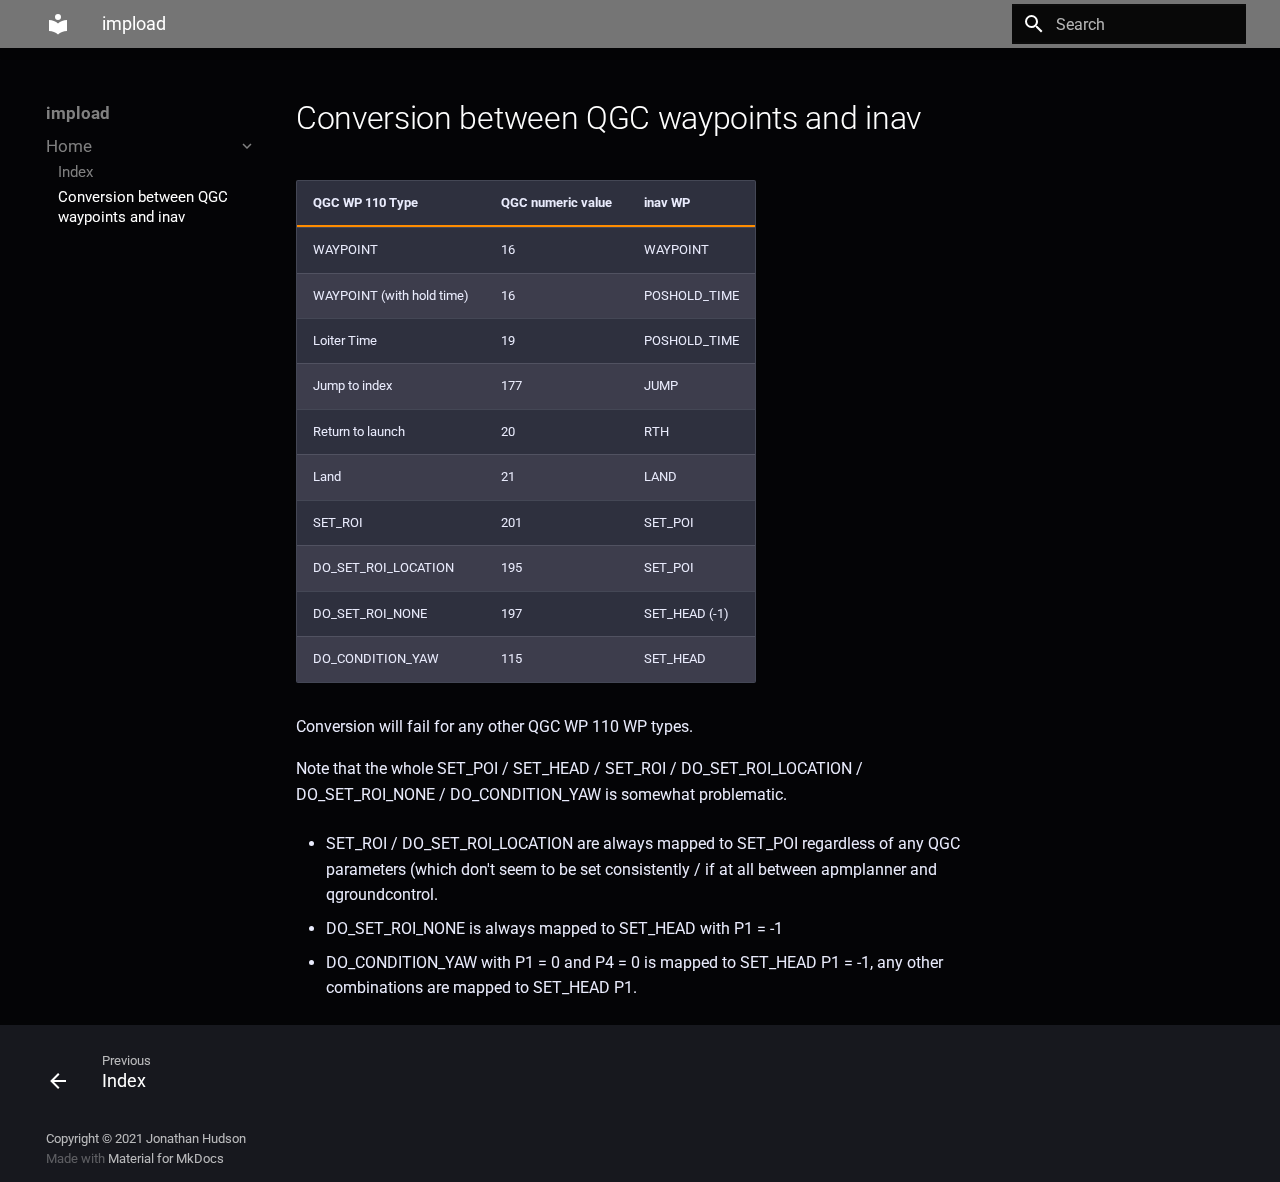
==== commit a66ef5e4: "Deployed 89469f5 with MkDocs version: 1.2.3" ====
--- a/QGC-WP-110-supported-WP-types/index.html
+++ b/QGC-WP-110-supported-WP-types/index.html
@@ -8,8 +8,11 @@
       
       
       
+        <meta name="author" content="Jonathan Hudson">
+      
+      
       <link rel="icon" href="../assets/images/favicon.png">
-      <meta name="generator" content="mkdocs-1.2.3, mkdocs-material-8.1.3">
+      <meta name="generator" content="mkdocs-1.2.3, mkdocs-material-7.3.6">
     
     
       
@@ -17,14 +20,14 @@
       
     
     
-      <link rel="stylesheet" href="../assets/stylesheets/main.edf004c2.min.css">
-      
-        
-        <link rel="stylesheet" href="../assets/stylesheets/palette.e6a45f82.min.css">
-        
-          
-          
-          <meta name="theme-color" content="#2094f3">
+      <link rel="stylesheet" href="../assets/stylesheets/main.a57b2b03.min.css">
+      
+        
+        <link rel="stylesheet" href="../assets/stylesheets/palette.3f5d1f46.min.css">
+        
+          
+          
+          <meta name="theme-color" content="#757575">
         
       
     
@@ -34,13 +37,18 @@
         
         <link rel="preconnect" href="https://fonts.gstatic.com" crossorigin>
         <link rel="stylesheet" href="https://fonts.googleapis.com/css?family=Roboto:300,400,400i,700%7CRoboto+Mono&display=fallback">
-        <style>:root{--md-text-font:"Roboto";--md-code-font:"Roboto Mono"}</style>
-      
-    
-    
-    <script>__md_scope=new URL("..",location),__md_get=(e,_=localStorage,t=__md_scope)=>JSON.parse(_.getItem(t.pathname+"."+e)),__md_set=(e,_,t=localStorage,a=__md_scope)=>{try{t.setItem(a.pathname+"."+e,JSON.stringify(_))}catch(e){}}</script>
-    
-      
+        <style>:root{--md-text-font-family:"Roboto";--md-code-font-family:"Roboto Mono"}</style>
+      
+    
+    
+    
+      <link rel="stylesheet" href="../assets/extra.css">
+    
+      <link rel="stylesheet" href="../assets/pdf.css">
+    
+    
+      
+
 
     
     
@@ -52,9 +60,10 @@
     
     
     
-    <body dir="ltr" data-md-color-scheme="slate" data-md-color-primary="blue" data-md-color-accent="">
-  
-    
+    <body dir="ltr" data-md-color-scheme="slate" data-md-color-primary="grey" data-md-color-accent="dark-orange">
+  
+    
+    <script>function __prefix(e){return new URL("..",location).pathname+"."+e}function __get(e,t=localStorage){return JSON.parse(t.getItem(__prefix(e)))}</script>
     
     <input class="md-toggle" data-md-toggle="drawer" type="checkbox" id="__drawer" autocomplete="off">
     <input class="md-toggle" data-md-toggle="search" type="checkbox" id="__search" autocomplete="off">
@@ -70,7 +79,6 @@
     <div data-md-component="announce">
       
     </div>
-    
     
       
 
@@ -107,7 +115,8 @@
       <label class="md-header__button md-icon" for="__search">
         <svg xmlns="http://www.w3.org/2000/svg" viewBox="0 0 24 24"><path d="M9.5 3A6.5 6.5 0 0 1 16 9.5c0 1.61-.59 3.09-1.56 4.23l.27.27h.79l5 5-1.5 1.5-5-5v-.79l-.27-.27A6.516 6.516 0 0 1 9.5 16 6.5 6.5 0 0 1 3 9.5 6.5 6.5 0 0 1 9.5 3m0 2C7 5 5 7 5 9.5S7 14 9.5 14 14 12 14 9.5 12 5 9.5 5z"/></svg>
       </label>
-      <div class="md-search" data-md-component="search" role="dialog">
+      
+<div class="md-search" data-md-component="search" role="dialog">
   <label class="md-search__overlay" for="__search"></label>
   <div class="md-search__inner" role="search">
     <form class="md-search__form" name="search">
@@ -260,6 +269,7 @@
                   <div class="md-sidebar__inner">
                     
 
+
 <nav class="md-nav md-nav--secondary" aria-label="Table of contents">
   
   
@@ -277,8 +287,8 @@
             <article class="md-content__inner md-typeset">
               
                 
-
-<h1 id="conversion-between-qgc-waypoints-and-inav">Conversion between QGC waypoints and inav<a class="headerlink" href="#conversion-between-qgc-waypoints-and-inav" title="Permanent link">#</a></h1>
+                
+                <h1 id="conversion-between-qgc-waypoints-and-inav">Conversion between QGC waypoints and inav<a class="headerlink" href="#conversion-between-qgc-waypoints-and-inav" title="Permanent link">#</a></h1>
 <table>
 <thead>
 <tr>
@@ -351,6 +361,11 @@
 </li>
 <li>DO_CONDITION_YAW with P1 = 0 and P4 = 0 is mapped to SET_HEAD P1 = -1, any other combinations are mapped to SET_HEAD P1.</li>
 </ul>
+                
+              
+              
+                
+
 
               
             </article>
@@ -359,7 +374,8 @@
         
       </main>
       
-        <footer class="md-footer">
+        
+<footer class="md-footer">
   
     <nav class="md-footer__inner md-grid" aria-label="Footer">
       
@@ -383,15 +399,20 @@
   
   <div class="md-footer-meta md-typeset">
     <div class="md-footer-meta__inner md-grid">
-      <div class="md-copyright">
-  
-  
-    Made with
-    <a href="https://squidfunk.github.io/mkdocs-material/" target="_blank" rel="noopener">
-      Material for MkDocs
-    </a>
-  
-</div>
+      <div class="md-footer-copyright">
+        
+          <div class="md-footer-copyright__highlight">
+            Copyright &copy; 2021 <a href="https://github.com/stronnag/impload">Jonathan Hudson</a>
+          </div>
+        
+        
+          Made with
+          <a href="https://squidfunk.github.io/mkdocs-material/" target="_blank" rel="noopener">
+            Material for MkDocs
+          </a>
+        
+        
+      </div>
       
     </div>
   </div>
@@ -401,10 +422,10 @@
     <div class="md-dialog" data-md-component="dialog">
       <div class="md-dialog__inner md-typeset"></div>
     </div>
-    <script id="__config" type="application/json">{"base": "..", "features": [], "translations": {"clipboard.copy": "Copy to clipboard", "clipboard.copied": "Copied to clipboard", "search.config.lang": "en", "search.config.pipeline": "trimmer, stopWordFilter", "search.config.separator": "[\\s\\-]+", "search.placeholder": "Search", "search.result.placeholder": "Type to start searching", "search.result.none": "No matching documents", "search.result.one": "1 matching document", "search.result.other": "# matching documents", "search.result.more.one": "1 more on this page", "search.result.more.other": "# more on this page", "search.result.term.missing": "Missing", "select.version.title": "Select version"}, "search": "../assets/javascripts/workers/search.0bbba5b5.min.js"}</script>
-    
-    
-      <script src="../assets/javascripts/bundle.e1a181d9.min.js"></script>
+    <script id="__config" type="application/json">{"base": "..", "features": [], "translations": {"clipboard.copy": "Copy to clipboard", "clipboard.copied": "Copied to clipboard", "search.config.lang": "en", "search.config.pipeline": "trimmer, stopWordFilter", "search.config.separator": "[\\s\\-]+", "search.placeholder": "Search", "search.result.placeholder": "Type to start searching", "search.result.none": "No matching documents", "search.result.one": "1 matching document", "search.result.other": "# matching documents", "search.result.more.one": "1 more on this page", "search.result.more.other": "# more on this page", "search.result.term.missing": "Missing", "select.version.title": "Select version"}, "search": "../assets/javascripts/workers/search.fcfe8b6d.min.js", "version": null}</script>
+    
+    
+      <script src="../assets/javascripts/bundle.b1047164.min.js"></script>
       
     
   </body>
--- a/assets/stylesheets/main.a57b2b03.min.css
+++ b/assets/stylesheets/main.a57b2b03.min.css
@@ -0,0 +1,2 @@
+@charset "UTF-8";html{-webkit-text-size-adjust:none;-moz-text-size-adjust:none;-ms-text-size-adjust:none;text-size-adjust:none;box-sizing:border-box}*,:after,:before{box-sizing:inherit}body{margin:0}a,button,input,label{-webkit-tap-highlight-color:transparent}a{color:inherit;text-decoration:none}hr{border:0;box-sizing:content-box;display:block;height:.05rem;overflow:visible;padding:0}small{font-size:80%}sub,sup{line-height:1em}img{border-style:none}table{border-collapse:separate;border-spacing:0}td,th{font-weight:400;vertical-align:top}button{background:transparent;border:0;font-family:inherit;font-size:inherit;margin:0;padding:0}input{border:0;outline:none}:root{--md-default-fg-color:rgba(0,0,0,0.87);--md-default-fg-color--light:rgba(0,0,0,0.54);--md-default-fg-color--lighter:rgba(0,0,0,0.32);--md-default-fg-color--lightest:rgba(0,0,0,0.07);--md-default-bg-color:#fff;--md-default-bg-color--light:hsla(0,0%,100%,0.7);--md-default-bg-color--lighter:hsla(0,0%,100%,0.3);--md-default-bg-color--lightest:hsla(0,0%,100%,0.12);--md-primary-fg-color:#4051b5;--md-primary-fg-color--light:#5d6cc0;--md-primary-fg-color--dark:#303fa1;--md-primary-bg-color:#fff;--md-primary-bg-color--light:hsla(0,0%,100%,0.7);--md-accent-fg-color:#526cfe;--md-accent-fg-color--transparent:rgba(82,108,254,0.1);--md-accent-bg-color:#fff;--md-accent-bg-color--light:hsla(0,0%,100%,0.7)}:root>*{--md-code-fg-color:#36464e;--md-code-bg-color:#f5f5f5;--md-code-hl-color:rgba(255,255,0,0.5);--md-code-hl-number-color:#d52a2a;--md-code-hl-special-color:#db1457;--md-code-hl-function-color:#a846b9;--md-code-hl-constant-color:#6e59d9;--md-code-hl-keyword-color:#3f6ec6;--md-code-hl-string-color:#1c7d4d;--md-code-hl-name-color:var(--md-code-fg-color);--md-code-hl-operator-color:var(--md-default-fg-color--light);--md-code-hl-punctuation-color:var(--md-default-fg-color--light);--md-code-hl-comment-color:var(--md-default-fg-color--light);--md-code-hl-generic-color:var(--md-default-fg-color--light);--md-code-hl-variable-color:var(--md-default-fg-color--light);--md-typeset-color:var(--md-default-fg-color);--md-typeset-a-color:var(--md-primary-fg-color);--md-typeset-mark-color:rgba(255,255,0,0.5);--md-typeset-del-color:hsla(6,90%,60%,0.15);--md-typeset-ins-color:rgba(11,213,112,0.15);--md-typeset-kbd-color:#fafafa;--md-typeset-kbd-accent-color:#fff;--md-typeset-kbd-border-color:#b8b8b8;--md-typeset-table-color:rgba(0,0,0,0.12);--md-admonition-fg-color:var(--md-default-fg-color);--md-admonition-bg-color:var(--md-default-bg-color);--md-footer-fg-color:#fff;--md-footer-fg-color--light:hsla(0,0%,100%,0.7);--md-footer-fg-color--lighter:hsla(0,0%,100%,0.3);--md-footer-bg-color:rgba(0,0,0,0.87);--md-footer-bg-color--dark:rgba(0,0,0,0.32)}.md-icon svg{fill:currentColor;display:block;height:1.2rem;width:1.2rem}body{-webkit-font-smoothing:antialiased;-moz-osx-font-smoothing:grayscale}body,input{font-feature-settings:"kern","liga";font-family:var(--md-text-font-family,_),-apple-system,BlinkMacSystemFont,Helvetica,Arial,sans-serif}body,code,input,kbd,pre{color:var(--md-typeset-color)}code,kbd,pre{font-feature-settings:"kern";font-family:var(--md-code-font-family,_),SFMono-Regular,Consolas,Menlo,monospace}:root{--md-typeset-table-sort-icon:url('data:image/svg+xml;charset=utf-8,<svg xmlns="http://www.w3.org/2000/svg" viewBox="0 0 24 24"><path d="m18 21-4-4h3V7h-3l4-4 4 4h-3v10h3M2 19v-2h10v2M2 13v-2h7v2M2 7V5h4v2H2z"/></svg>');--md-typeset-table-sort-icon--asc:url('data:image/svg+xml;charset=utf-8,<svg xmlns="http://www.w3.org/2000/svg" viewBox="0 0 24 24"><path d="M19 17h3l-4 4-4-4h3V3h2M2 17h10v2H2M6 5v2H2V5m0 6h7v2H2v-2z"/></svg>');--md-typeset-table-sort-icon--desc:url('data:image/svg+xml;charset=utf-8,<svg xmlns="http://www.w3.org/2000/svg" viewBox="0 0 24 24"><path d="M19 7h3l-4-4-4 4h3v14h2M2 17h10v2H2M6 5v2H2V5m0 6h7v2H2v-2z"/></svg>')}.md-typeset{-webkit-print-color-adjust:exact;color-adjust:exact;font-size:.8rem;line-height:1.6}@media print{.md-typeset{font-size:.68rem}}.md-typeset blockquote,.md-typeset dl,.md-typeset figure,.md-typeset ol,.md-typeset pre,.md-typeset ul{margin:1em 0}.md-typeset h1{color:var(--md-default-fg-color--light);font-size:2em;line-height:1.3;margin:0 0 1.25em}.md-typeset h1,.md-typeset h2{font-weight:300;letter-spacing:-.01em}.md-typeset h2{font-size:1.5625em;line-height:1.4;margin:1.6em 0 .64em}.md-typeset h3{font-size:1.25em;font-weight:400;letter-spacing:-.01em;line-height:1.5;margin:1.6em 0 .8em}.md-typeset h2+h3{margin-top:.8em}.md-typeset h4{font-weight:700;letter-spacing:-.01em;margin:1em 0}.md-typeset h5,.md-typeset h6{color:var(--md-default-fg-color--light);font-size:.8em;font-weight:700;letter-spacing:-.01em;margin:1.25em 0}.md-typeset h5{text-transform:uppercase}.md-typeset hr{border-bottom:.05rem solid var(--md-default-fg-color--lightest);display:flow-root;margin:1.5em 0}.md-typeset a{color:var(--md-typeset-a-color);word-break:break-word}.md-typeset a,.md-typeset a:before{transition:color 125ms}.md-typeset a:focus,.md-typeset a:hover{color:var(--md-accent-fg-color)}.md-typeset a.focus-visible{outline-color:var(--md-accent-fg-color);outline-offset:.2rem}.md-typeset code,.md-typeset kbd,.md-typeset pre{color:var(--md-code-fg-color);direction:ltr}@media print{.md-typeset code,.md-typeset kbd,.md-typeset pre{white-space:pre-wrap}}.md-typeset code{background-color:var(--md-code-bg-color);border-radius:.1rem;-webkit-box-decoration-break:clone;box-decoration-break:clone;font-size:.85em;padding:0 .2941176471em;word-break:break-word}.md-typeset code:not(.focus-visible){-webkit-tap-highlight-color:transparent;outline:none}.md-typeset h1 code,.md-typeset h2 code,.md-typeset h3 code,.md-typeset h4 code,.md-typeset h5 code,.md-typeset h6 code{background-color:transparent;box-shadow:none;margin:initial;padding:initial}.md-typeset a code{color:currentColor}.md-typeset pre{display:flow-root;line-height:1.4;position:relative}.md-typeset pre>code{-webkit-box-decoration-break:slice;box-decoration-break:slice;box-shadow:none;display:block;margin:0;overflow:auto;padding:.7720588235em 1.1764705882em;scrollbar-color:var(--md-default-fg-color--lighter) transparent;scrollbar-width:thin;touch-action:auto;word-break:normal}.md-typeset pre>code:hover{scrollbar-color:var(--md-accent-fg-color) transparent}.md-typeset pre>code::-webkit-scrollbar{height:.2rem;width:.2rem}.md-typeset pre>code::-webkit-scrollbar-thumb{background-color:var(--md-default-fg-color--lighter)}.md-typeset pre>code::-webkit-scrollbar-thumb:hover{background-color:var(--md-accent-fg-color)}@media screen and (max-width:44.9375em){.md-typeset>pre{margin:1em -.8rem}.md-typeset>pre code{border-radius:0}}.md-typeset kbd{background-color:var(--md-typeset-kbd-color);border-radius:.1rem;box-shadow:0 .1rem 0 .05rem var(--md-typeset-kbd-border-color),0 .1rem 0 var(--md-typeset-kbd-border-color),0 -.1rem .2rem var(--md-typeset-kbd-accent-color) inset;color:var(--md-default-fg-color);display:inline-block;font-size:.75em;padding:0 .6666666667em;vertical-align:text-top;word-break:break-word}.md-typeset mark{background-color:var(--md-typeset-mark-color);-webkit-box-decoration-break:clone;box-decoration-break:clone;color:inherit;word-break:break-word}.md-typeset abbr{border-bottom:.05rem dotted var(--md-default-fg-color--light);cursor:help;text-decoration:none}@media (hover:none){.md-typeset abbr{position:relative}.md-typeset abbr[title]:focus:after,.md-typeset abbr[title]:hover:after{background-color:var(--md-default-fg-color);border-radius:.1rem;box-shadow:0 2px 2px 0 rgba(0,0,0,.14),0 1px 5px 0 rgba(0,0,0,.12),0 3px 1px -2px rgba(0,0,0,.2);color:var(--md-default-bg-color);content:attr(title);display:inline-block;font-size:.7rem;left:0;margin-top:2em;max-width:80%;min-width:-webkit-max-content;min-width:-moz-max-content;min-width:max-content;padding:.2rem .3rem;position:absolute;width:auto}}.md-typeset small{opacity:.75}.md-typeset sub,.md-typeset sup{margin-left:.078125em}[dir=rtl] .md-typeset sub,[dir=rtl] .md-typeset sup{margin-left:0;margin-right:.078125em}.md-typeset blockquote{border-left:.2rem solid var(--md-default-fg-color--lighter);color:var(--md-default-fg-color--light);padding-left:.6rem}[dir=rtl] .md-typeset blockquote{border-left:initial;border-right:.2rem solid var(--md-default-fg-color--lighter);padding-left:0;padding-right:.6rem}.md-typeset ul{list-style-type:disc}.md-typeset ol,.md-typeset ul{display:flow-root;margin-left:.625em;padding:0}[dir=rtl] .md-typeset ol,[dir=rtl] .md-typeset ul{margin-left:0;margin-right:.625em}.md-typeset ol ol,.md-typeset ul ol{list-style-type:lower-alpha}.md-typeset ol ol ol,.md-typeset ul ol ol{list-style-type:lower-roman}.md-typeset ol li,.md-typeset ul li{margin-bottom:.5em;margin-left:1.25em}[dir=rtl] .md-typeset ol li,[dir=rtl] .md-typeset ul li{margin-left:0;margin-right:1.25em}.md-typeset ol li blockquote,.md-typeset ol li p,.md-typeset ul li blockquote,.md-typeset ul li p{margin:.5em 0}.md-typeset ol li:last-child,.md-typeset ul li:last-child{margin-bottom:0}.md-typeset ol li ol,.md-typeset ol li ul,.md-typeset ul li ol,.md-typeset ul li ul{margin:.5em 0 .5em .625em}[dir=rtl] .md-typeset ol li ol,[dir=rtl] .md-typeset ol li ul,[dir=rtl] .md-typeset ul li ol,[dir=rtl] .md-typeset ul li ul{margin-left:0;margin-right:.625em}.md-typeset dd{margin:1em 0 1.5em 1.875em}[dir=rtl] .md-typeset dd{margin-left:0;margin-right:1.875em}.md-typeset img,.md-typeset svg{height:auto;max-width:100%}.md-typeset img[align=left],.md-typeset svg[align=left]{margin:1em 1em 1em 0}.md-typeset img[align=right],.md-typeset svg[align=right]{margin:1em 0 1em 1em}.md-typeset img[align]:only-child,.md-typeset svg[align]:only-child{margin-top:0}.md-typeset figure{display:flow-root;margin:0 auto;max-width:100%;text-align:center;width:-webkit-fit-content;width:-moz-fit-content;width:fit-content}.md-typeset figure img{display:block}.md-typeset figcaption{font-style:italic;margin:1em auto 2em;max-width:24rem}.md-typeset iframe{max-width:100%}.md-typeset table:not([class]){background-color:var(--md-default-bg-color);border:.05rem solid var(--md-typeset-table-color);border-radius:.1rem;display:inline-block;font-size:.64rem;max-width:100%;overflow:auto;touch-action:auto}@media print{.md-typeset table:not([class]){display:table}}.md-typeset table:not([class])+*{margin-top:1.5em}.md-typeset table:not([class]) td>:first-child,.md-typeset table:not([class]) th>:first-child{margin-top:0}.md-typeset table:not([class]) td>:last-child,.md-typeset table:not([class]) th>:last-child{margin-bottom:0}.md-typeset table:not([class]) td:not([align]),.md-typeset table:not([class]) th:not([align]){text-align:left}[dir=rtl] .md-typeset table:not([class]) td:not([align]),[dir=rtl] .md-typeset table:not([class]) th:not([align]){text-align:right}.md-typeset table:not([class]) th{font-weight:700;min-width:5rem;padding:.9375em 1.25em;vertical-align:top}.md-typeset table:not([class]) th a{color:inherit}.md-typeset table:not([class]) td{border-top:.05rem solid var(--md-typeset-table-color);padding:.9375em 1.25em;vertical-align:top}.md-typeset table:not([class]) tbody tr{transition:background-color 125ms}.md-typeset table:not([class]) tbody tr:hover{background-color:rgba(0,0,0,.035);box-shadow:0 .05rem 0 var(--md-default-bg-color) inset}.md-typeset table:not([class]) a{word-break:normal}.md-typeset table th[role=columnheader]{cursor:pointer}.md-typeset table th[role=columnheader]:after{content:"";display:inline-block;height:1.2em;margin-left:.5em;-webkit-mask-image:var(--md-typeset-table-sort-icon);mask-image:var(--md-typeset-table-sort-icon);-webkit-mask-repeat:no-repeat;mask-repeat:no-repeat;-webkit-mask-size:contain;mask-size:contain;transition:background-color 125ms;vertical-align:text-bottom;width:1.2em}.md-typeset table th[role=columnheader]:hover:after{background-color:var(--md-default-fg-color--lighter)}.md-typeset table th[role=columnheader][aria-sort=ascending]:after{background-color:var(--md-default-fg-color--light);-webkit-mask-image:var(--md-typeset-table-sort-icon--asc);mask-image:var(--md-typeset-table-sort-icon--asc)}.md-typeset table th[role=columnheader][aria-sort=descending]:after{background-color:var(--md-default-fg-color--light);-webkit-mask-image:var(--md-typeset-table-sort-icon--desc);mask-image:var(--md-typeset-table-sort-icon--desc)}.md-typeset__scrollwrap{margin:1em -.8rem;overflow-x:auto;touch-action:auto}.md-typeset__table{display:inline-block;margin-bottom:.5em;padding:0 .8rem}@media print{.md-typeset__table{display:block}}html .md-typeset__table table{display:table;margin:0;overflow:hidden;width:100%}html{font-size:125%;height:100%;overflow-x:hidden}@media screen and (min-width:100em){html{font-size:137.5%}}@media screen and (min-width:125em){html{font-size:150%}}body{background-color:var(--md-default-bg-color);display:flex;flex-direction:column;font-size:.5rem;min-height:100%;position:relative;width:100%}@media print{body{display:block}}@media screen and (max-width:59.9375em){body[data-md-state=lock]{position:fixed}}.md-grid{margin-left:auto;margin-right:auto;max-width:61rem}.md-container{display:flex;flex-direction:column;flex-grow:1}@media print{.md-container{display:block}}.md-main{flex-grow:1}.md-main__inner{display:flex;height:100%;margin-top:1.5rem}.md-ellipsis{overflow:hidden;text-overflow:ellipsis;white-space:nowrap}.md-toggle{display:none}.md-option{height:0;opacity:0;position:absolute;width:0}.md-option:checked+label:not([hidden]){display:block}.md-option.focus-visible+label{outline-color:var(--md-accent-fg-color);outline-style:auto}.md-skip{background-color:var(--md-default-fg-color);border-radius:.1rem;color:var(--md-default-bg-color);font-size:.64rem;margin:.5rem;opacity:0;outline-color:var(--md-accent-fg-color);padding:.3rem .5rem;position:fixed;transform:translateY(.4rem);z-index:-1}.md-skip:focus{opacity:1;transform:translateY(0);transition:transform .25s cubic-bezier(.4,0,.2,1),opacity 175ms 75ms;z-index:10}@page{margin:25mm}.md-announce{background-color:var(--md-footer-bg-color);overflow:auto}@media print{.md-announce{display:none}}.md-announce__inner{color:var(--md-footer-fg-color);font-size:.7rem;margin:.6rem auto;padding:0 .8rem}:root{--md-clipboard-icon:url('data:image/svg+xml;charset=utf-8,<svg xmlns="http://www.w3.org/2000/svg" viewBox="0 0 24 24"><path d="M19 21H8V7h11m0-2H8a2 2 0 0 0-2 2v14a2 2 0 0 0 2 2h11a2 2 0 0 0 2-2V7a2 2 0 0 0-2-2m-3-4H4a2 2 0 0 0-2 2v14h2V3h12V1z"/></svg>')}.md-clipboard{border-radius:.1rem;color:var(--md-default-fg-color--lightest);cursor:pointer;height:1.5em;outline-color:var(--md-accent-fg-color);outline-offset:.1rem;position:absolute;right:.5em;top:.5em;transition:color .25s;width:1.5em;z-index:1}@media print{.md-clipboard{display:none}}.md-clipboard:not(.focus-visible){-webkit-tap-highlight-color:transparent;outline:none}:hover>.md-clipboard{color:var(--md-default-fg-color--light)}.md-clipboard:focus,.md-clipboard:hover{color:var(--md-accent-fg-color)}.md-clipboard:after{background-color:currentColor;content:"";display:block;height:1.125em;margin:0 auto;-webkit-mask-image:var(--md-clipboard-icon);mask-image:var(--md-clipboard-icon);-webkit-mask-repeat:no-repeat;mask-repeat:no-repeat;-webkit-mask-size:contain;mask-size:contain;width:1.125em}.md-clipboard--inline{cursor:pointer}.md-clipboard--inline code{transition:color .25s,background-color .25s}.md-clipboard--inline:focus code,.md-clipboard--inline:hover code{background-color:var(--md-accent-fg-color--transparent);color:var(--md-accent-fg-color)}.md-content{flex-grow:1;overflow:hidden;scroll-padding-top:51.2rem}.md-content__inner{margin:0 .8rem 1.2rem;padding-top:.6rem}@media screen and (min-width:76.25em){[dir=ltr] .md-sidebar--primary:not([hidden])~.md-content>.md-content__inner{margin-left:1.2rem}[dir=rtl] .md-sidebar--primary:not([hidden])~.md-content>.md-content__inner{margin-right:1.2rem}[dir=ltr] .md-sidebar--secondary:not([hidden])~.md-content>.md-content__inner{margin-right:1.2rem}[dir=rtl] .md-sidebar--secondary:not([hidden])~.md-content>.md-content__inner{margin-left:1.2rem}}.md-content__inner:before{content:"";display:block;height:.4rem}.md-content__inner>:last-child{margin-bottom:0}.md-content__button{float:right;margin:.4rem 0 .4rem .4rem;padding:0}@media print{.md-content__button{display:none}}[dir=rtl] .md-content__button{float:left;margin-left:0;margin-right:.4rem}[dir=rtl] .md-content__button svg{transform:scaleX(-1)}.md-typeset .md-content__button{color:var(--md-default-fg-color--lighter)}.md-content__button svg{display:inline;vertical-align:top}.md-dialog{background-color:var(--md-default-fg-color);border-radius:.1rem;bottom:.8rem;box-shadow:0 2px 2px 0 rgba(0,0,0,.14),0 1px 5px 0 rgba(0,0,0,.12),0 3px 1px -2px rgba(0,0,0,.2);left:auto;min-width:11.1rem;opacity:0;padding:.4rem .6rem;pointer-events:none;position:fixed;right:.8rem;transform:translateY(100%);transition:transform 0ms .4s,opacity .4s;z-index:3}@media print{.md-dialog{display:none}}[dir=rtl] .md-dialog{left:.8rem;right:auto}.md-dialog[data-md-state=open]{opacity:1;pointer-events:auto;transform:translateY(0);transition:transform .4s cubic-bezier(.075,.85,.175,1),opacity .4s}.md-dialog__inner{color:var(--md-default-bg-color);font-size:.7rem}.md-typeset .md-button{border:.1rem solid;border-radius:.1rem;color:var(--md-primary-fg-color);cursor:pointer;display:inline-block;font-weight:700;padding:.625em 2em;transition:color 125ms,background-color 125ms,border-color 125ms}.md-typeset .md-button--primary{background-color:var(--md-primary-fg-color);border-color:var(--md-primary-fg-color);color:var(--md-primary-bg-color)}.md-typeset .md-button:focus,.md-typeset .md-button:hover{background-color:var(--md-accent-fg-color);border-color:var(--md-accent-fg-color);color:var(--md-accent-bg-color)}.md-typeset .md-input{border-radius:.1rem;box-shadow:0 .2rem .5rem rgba(0,0,0,.1),0 .025rem .05rem rgba(0,0,0,.1);font-size:.8rem;height:1.8rem;padding:0 .6rem;transition:box-shadow .25s}.md-typeset .md-input:focus,.md-typeset .md-input:hover{box-shadow:0 .4rem 1rem rgba(0,0,0,.15),0 .025rem .05rem rgba(0,0,0,.15)}.md-typeset .md-input--stretch{width:100%}.md-header{background-color:var(--md-primary-fg-color);box-shadow:0 0 .2rem transparent,0 .2rem .4rem transparent;color:var(--md-primary-bg-color);left:0;position:-webkit-sticky;position:sticky;right:0;top:0;z-index:3}@media print{.md-header{display:none}}.md-header[data-md-state=shadow]{box-shadow:0 0 .2rem rgba(0,0,0,.1),0 .2rem .4rem rgba(0,0,0,.2);transition:transform .25s cubic-bezier(.1,.7,.1,1),box-shadow .25s}.md-header[data-md-state=hidden]{transform:translateY(-100%);transition:transform .25s cubic-bezier(.8,0,.6,1),box-shadow .25s}.md-header__inner{align-items:center;display:flex;padding:0 .2rem}.md-header__button{color:currentColor;cursor:pointer;margin:.2rem;outline-color:var(--md-accent-fg-color);padding:.4rem;position:relative;transition:opacity .25s;vertical-align:middle;z-index:1}.md-header__button:hover{opacity:.7}.md-header__button:not([hidden]){display:inline-block}.md-header__button:not(.focus-visible){-webkit-tap-highlight-color:transparent;outline:none}.md-header__button.md-logo{margin:.2rem;padding:.4rem}@media screen and (max-width:76.1875em){.md-header__button.md-logo{display:none}}.md-header__button.md-logo img,.md-header__button.md-logo svg{fill:currentColor;display:block;height:1.2rem;width:1.2rem}@media screen and (min-width:60em){.md-header__button[for=__search]{display:none}}.no-js .md-header__button[for=__search]{display:none}[dir=rtl] .md-header__button[for=__search] svg{transform:scaleX(-1)}@media screen and (min-width:76.25em){.md-header__button[for=__drawer]{display:none}}.md-header__topic{display:flex;max-width:100%;position:absolute;transition:transform .4s cubic-bezier(.1,.7,.1,1),opacity .15s}.md-header__topic+.md-header__topic{opacity:0;pointer-events:none;transform:translateX(1.25rem);transition:transform .4s cubic-bezier(1,.7,.1,.1),opacity .15s;z-index:-1}[dir=rtl] .md-header__topic+.md-header__topic{transform:translateX(-1.25rem)}.md-header__title{flex-grow:1;font-size:.9rem;height:2.4rem;line-height:2.4rem;margin-left:1rem;margin-right:.4rem}.md-header__title[data-md-state=active] .md-header__topic{opacity:0;pointer-events:none;transform:translateX(-1.25rem);transition:transform .4s cubic-bezier(1,.7,.1,.1),opacity .15s;z-index:-1}[dir=rtl] .md-header__title[data-md-state=active] .md-header__topic{transform:translateX(1.25rem)}.md-header__title[data-md-state=active] .md-header__topic+.md-header__topic{opacity:1;pointer-events:auto;transform:translateX(0);transition:transform .4s cubic-bezier(.1,.7,.1,1),opacity .15s;z-index:0}.md-header__title>.md-header__ellipsis{height:100%;position:relative;width:100%}.md-header__option{display:flex;flex-shrink:0;max-width:100%;transition:max-width 0ms .25s,opacity .25s .25s;white-space:nowrap}[data-md-toggle=search]:checked~.md-header .md-header__option{max-width:0;opacity:0;transition:max-width 0ms,opacity 0ms}.md-header__source{display:none}@media screen and (min-width:60em){.md-header__source{display:block;margin-left:1rem;max-width:11.7rem;width:11.7rem}[dir=rtl] .md-header__source{margin-left:0;margin-right:1rem}}@media screen and (min-width:76.25em){.md-header__source{margin-left:1.4rem}[dir=rtl] .md-header__source{margin-right:1.4rem}}.md-footer{background-color:var(--md-footer-bg-color);color:var(--md-footer-fg-color)}@media print{.md-footer{display:none}}.md-footer__inner{overflow:auto;padding:.2rem}.md-footer__link{display:flex;outline-color:var(--md-accent-fg-color);padding-bottom:.4rem;padding-top:1.4rem;transition:opacity .25s}@media screen and (min-width:45em){.md-footer__link{width:50%}}.md-footer__link:focus,.md-footer__link:hover{opacity:.7}.md-footer__link--prev{float:left}@media screen and (max-width:44.9375em){.md-footer__link--prev{width:25%}.md-footer__link--prev .md-footer__title{display:none}}[dir=rtl] .md-footer__link--prev{float:right}[dir=rtl] .md-footer__link--prev svg{transform:scaleX(-1)}.md-footer__link--next{float:right;text-align:right}@media screen and (max-width:44.9375em){.md-footer__link--next{width:75%}}[dir=rtl] .md-footer__link--next{float:left;text-align:left}[dir=rtl] .md-footer__link--next svg{transform:scaleX(-1)}.md-footer__title{flex-grow:1;font-size:.9rem;line-height:2.4rem;max-width:calc(100% - 2.4rem);padding:0 1rem;position:relative}.md-footer__button{margin:.2rem;padding:.4rem}.md-footer__direction{font-size:.64rem;left:0;margin-top:-1rem;opacity:.7;padding:0 1rem;position:absolute;right:0}.md-footer-meta{background-color:var(--md-footer-bg-color--dark)}.md-footer-meta__inner{display:flex;flex-wrap:wrap;justify-content:space-between;padding:.2rem}html .md-footer-meta.md-typeset a{color:var(--md-footer-fg-color--light)}html .md-footer-meta.md-typeset a:focus,html .md-footer-meta.md-typeset a:hover{color:var(--md-footer-fg-color)}.md-footer-copyright{color:var(--md-footer-fg-color--lighter);font-size:.64rem;margin:auto .6rem;padding:.4rem 0;width:100%}@media screen and (min-width:45em){.md-footer-copyright{width:auto}}.md-footer-copyright__highlight{color:var(--md-footer-fg-color--light)}.md-footer-social{margin:0 .4rem;padding:.2rem 0 .6rem}@media screen and (min-width:45em){.md-footer-social{padding:.6rem 0}}.md-footer-social__link{display:inline-block;height:1.6rem;text-align:center;width:1.6rem}.md-footer-social__link:before{line-height:1.9}.md-footer-social__link svg{fill:currentColor;max-height:.8rem;vertical-align:-25%}:root{--md-nav-icon--prev:url('data:image/svg+xml;charset=utf-8,<svg xmlns="http://www.w3.org/2000/svg" viewBox="0 0 24 24"><path d="M20 11v2H8l5.5 5.5-1.42 1.42L4.16 12l7.92-7.92L13.5 5.5 8 11h12z"/></svg>');--md-nav-icon--next:url('data:image/svg+xml;charset=utf-8,<svg xmlns="http://www.w3.org/2000/svg" viewBox="0 0 24 24"><path d="M8.59 16.58 13.17 12 8.59 7.41 10 6l6 6-6 6-1.41-1.42z"/></svg>');--md-toc-icon:url('data:image/svg+xml;charset=utf-8,<svg xmlns="http://www.w3.org/2000/svg" viewBox="0 0 24 24"><path d="M3 9h14V7H3v2m0 4h14v-2H3v2m0 4h14v-2H3v2m16 0h2v-2h-2v2m0-10v2h2V7h-2m0 6h2v-2h-2v2z"/></svg>')}.md-nav{font-size:.7rem;line-height:1.3}.md-nav__title{display:block;font-weight:700;overflow:hidden;padding:0 .6rem;text-overflow:ellipsis}.md-nav__title .md-nav__button{display:none}.md-nav__title .md-nav__button img{height:100%;width:auto}.md-nav__title .md-nav__button.md-logo img,.md-nav__title .md-nav__button.md-logo svg{fill:currentColor;display:block;height:2.4rem;width:2.4rem}.md-nav__list{list-style:none;margin:0;padding:0}.md-nav__item{padding:0 .6rem}.md-nav__item .md-nav__item{padding-right:0}[dir=rtl] .md-nav__item .md-nav__item{padding-left:0;padding-right:.6rem}.md-nav__link{align-items:center;cursor:pointer;display:flex;justify-content:space-between;margin-top:.625em;overflow:hidden;scroll-snap-align:start;text-overflow:ellipsis;transition:color 125ms}.md-nav__link[data-md-state=blur]{color:var(--md-default-fg-color--light)}.md-nav__item .md-nav__link--active{color:var(--md-typeset-a-color)}.md-nav__item .md-nav__link--index [href]{width:100%}.md-nav__link:focus,.md-nav__link:hover{color:var(--md-accent-fg-color)}.md-nav__link.focus-visible{outline-color:var(--md-accent-fg-color);outline-offset:.2rem}.md-nav--primary .md-nav__link[for=__toc]{display:none}.md-nav--primary .md-nav__link[for=__toc] .md-icon:after{background-color:currentColor;display:block;height:100%;-webkit-mask-image:var(--md-toc-icon);mask-image:var(--md-toc-icon);width:100%}.md-nav--primary .md-nav__link[for=__toc]~.md-nav{display:none}.md-nav__link>*{cursor:pointer;display:flex}.md-nav__source{display:none}@media screen and (max-width:76.1875em){.md-nav--primary,.md-nav--primary .md-nav{background-color:var(--md-default-bg-color);display:flex;flex-direction:column;height:100%;left:0;position:absolute;right:0;top:0;z-index:1}.md-nav--primary .md-nav__item,.md-nav--primary .md-nav__title{font-size:.8rem;line-height:1.5}.md-nav--primary .md-nav__title{background-color:var(--md-default-fg-color--lightest);color:var(--md-default-fg-color--light);cursor:pointer;font-weight:400;height:5.6rem;line-height:2.4rem;padding:3rem .8rem .2rem;position:relative;white-space:nowrap}.md-nav--primary .md-nav__title .md-nav__icon{display:block;height:1.2rem;left:.4rem;margin:.2rem;position:absolute;top:.4rem;width:1.2rem}[dir=rtl] .md-nav--primary .md-nav__title .md-nav__icon{left:auto;right:.4rem}.md-nav--primary .md-nav__title .md-nav__icon:after{background-color:currentColor;content:"";display:block;height:100%;-webkit-mask-image:var(--md-nav-icon--prev);mask-image:var(--md-nav-icon--prev);-webkit-mask-repeat:no-repeat;mask-repeat:no-repeat;-webkit-mask-size:contain;mask-size:contain;width:100%}.md-nav--primary .md-nav__title~.md-nav__list{background-color:var(--md-default-bg-color);box-shadow:0 .05rem 0 var(--md-default-fg-color--lightest) inset;overflow-y:auto;-ms-scroll-snap-type:y mandatory;scroll-snap-type:y mandatory;touch-action:pan-y}.md-nav--primary .md-nav__title~.md-nav__list>:first-child{border-top:0}.md-nav--primary .md-nav__title[for=__drawer]{background-color:var(--md-primary-fg-color);color:var(--md-primary-bg-color)}.md-nav--primary .md-nav__title .md-logo{display:block;left:.2rem;margin:.2rem;padding:.4rem;position:absolute;top:.2rem}[dir=rtl] .md-nav--primary .md-nav__title .md-logo{left:auto;right:.2rem}.md-nav--primary .md-nav__list{flex:1}.md-nav--primary .md-nav__item{border-top:.05rem solid var(--md-default-fg-color--lightest);padding:0}.md-nav--primary .md-nav__item--active>.md-nav__link{color:var(--md-typeset-a-color)}.md-nav--primary .md-nav__item--active>.md-nav__link:focus,.md-nav--primary .md-nav__item--active>.md-nav__link:hover{color:var(--md-accent-fg-color)}.md-nav--primary .md-nav__link{margin-top:0;padding:.6rem .8rem}.md-nav--primary .md-nav__link .md-nav__icon{flex-shrink:0;font-size:1.2rem;height:1.2rem;margin-right:-.2rem;width:1.2rem}[dir=rtl] .md-nav--primary .md-nav__link .md-nav__icon{margin-left:-.2rem;margin-right:0}.md-nav--primary .md-nav__link .md-nav__icon:after{background-color:currentColor;content:"";display:block;height:100%;-webkit-mask-image:var(--md-nav-icon--next);mask-image:var(--md-nav-icon--next);-webkit-mask-repeat:no-repeat;mask-repeat:no-repeat;-webkit-mask-size:contain;mask-size:contain;width:100%}[dir=rtl] .md-nav--primary .md-nav__icon:after{transform:scale(-1)}.md-nav--primary .md-nav--secondary .md-nav{background-color:transparent;position:static}.md-nav--primary .md-nav--secondary .md-nav .md-nav__link{padding-left:1.4rem}[dir=rtl] .md-nav--primary .md-nav--secondary .md-nav .md-nav__link{padding-left:0;padding-right:1.4rem}.md-nav--primary .md-nav--secondary .md-nav .md-nav .md-nav__link{padding-left:2rem}[dir=rtl] .md-nav--primary .md-nav--secondary .md-nav .md-nav .md-nav__link{padding-left:0;padding-right:2rem}.md-nav--primary .md-nav--secondary .md-nav .md-nav .md-nav .md-nav__link{padding-left:2.6rem}[dir=rtl] .md-nav--primary .md-nav--secondary .md-nav .md-nav .md-nav .md-nav__link{padding-left:0;padding-right:2.6rem}.md-nav--primary .md-nav--secondary .md-nav .md-nav .md-nav .md-nav .md-nav__link{padding-left:3.2rem}[dir=rtl] .md-nav--primary .md-nav--secondary .md-nav .md-nav .md-nav .md-nav .md-nav__link{padding-left:0;padding-right:3.2rem}.md-nav--secondary{background-color:transparent}.md-nav__toggle~.md-nav{display:flex;opacity:0;transform:translateX(100%);transition:transform .25s cubic-bezier(.8,0,.6,1),opacity 125ms 50ms}[dir=rtl] .md-nav__toggle~.md-nav{transform:translateX(-100%)}.md-nav__toggle:checked~.md-nav{opacity:1;transform:translateX(0);transition:transform .25s cubic-bezier(.4,0,.2,1),opacity 125ms 125ms}.md-nav__toggle:checked~.md-nav>.md-nav__list{-webkit-backface-visibility:hidden;backface-visibility:hidden}}@media screen and (max-width:59.9375em){.md-nav--primary .md-nav__link[for=__toc]{display:flex}.md-nav--primary .md-nav__link[for=__toc] .md-icon:after{content:""}.md-nav--primary .md-nav__link[for=__toc]+.md-nav__link{display:none}.md-nav--primary .md-nav__link[for=__toc]~.md-nav{display:flex}.md-nav__source{background-color:var(--md-primary-fg-color--dark);color:var(--md-primary-bg-color);display:block;padding:0 .2rem}}@media screen and (min-width:60em) and (max-width:76.1875em){.md-nav--integrated .md-nav__link[for=__toc]{display:flex}.md-nav--integrated .md-nav__link[for=__toc] .md-icon:after{content:""}.md-nav--integrated .md-nav__link[for=__toc]+.md-nav__link{display:none}.md-nav--integrated .md-nav__link[for=__toc]~.md-nav{display:flex}}@media screen and (min-width:60em){.md-nav--secondary .md-nav__title[for=__toc]{scroll-snap-align:start}.md-nav--secondary .md-nav__title .md-nav__icon{display:none}}@media screen and (min-width:76.25em){.md-nav{transition:max-height .25s cubic-bezier(.86,0,.07,1)}.md-nav--primary .md-nav__title[for=__drawer]{scroll-snap-align:start}.md-nav--primary .md-nav__title .md-nav__icon{display:none}.md-nav__toggle~.md-nav{display:none}.md-nav__toggle:checked~.md-nav,.md-nav__toggle:indeterminate~.md-nav{display:block}.md-nav__item--nested>.md-nav>.md-nav__title{display:none}.md-nav__item--section{display:block;margin:1.25em 0}.md-nav__item--section:last-child{margin-bottom:0}.md-nav__item--section>.md-nav__link{font-weight:700;pointer-events:none}.md-nav__item--section>.md-nav__link--index [href]{pointer-events:auto}.md-nav__item--section>.md-nav__link .md-nav__icon{display:none}.md-nav__item--section>.md-nav{display:block}.md-nav__item--section>.md-nav>.md-nav__list>.md-nav__item{padding:0}.md-nav__icon{float:right;height:.9rem;transition:transform .25s;width:.9rem}[dir=rtl] .md-nav__icon{float:left;transform:rotate(180deg)}.md-nav__icon:after{background-color:currentColor;content:"";display:inline-block;height:100%;-webkit-mask-image:var(--md-nav-icon--next);mask-image:var(--md-nav-icon--next);-webkit-mask-repeat:no-repeat;mask-repeat:no-repeat;-webkit-mask-size:contain;mask-size:contain;vertical-align:-.1rem;width:100%}.md-nav__item--nested .md-nav__toggle:checked~.md-nav__link .md-nav__icon,.md-nav__item--nested .md-nav__toggle:indeterminate~.md-nav__link .md-nav__icon{transform:rotate(90deg)}.md-nav--lifted>.md-nav__list>.md-nav__item--nested,.md-nav--lifted>.md-nav__title{display:none}.md-nav--lifted>.md-nav__list>.md-nav__item{display:none}.md-nav--lifted>.md-nav__list>.md-nav__item--active{display:block;padding:0}.md-nav--lifted>.md-nav__list>.md-nav__item--active>.md-nav__link{font-weight:700;margin-top:0;padding:0 .6rem;pointer-events:none}.md-nav--lifted>.md-nav__list>.md-nav__item--active>.md-nav__link--index [href]{pointer-events:auto}.md-nav--lifted>.md-nav__list>.md-nav__item--active>.md-nav__link .md-nav__icon{display:none}.md-nav--lifted .md-nav[data-md-level="1"]{display:block}.md-nav--lifted .md-nav[data-md-level="1"]>.md-nav__list>.md-nav__item{padding-right:.6rem}.md-nav--integrated>.md-nav__list>.md-nav__item--active:not(.md-nav__item--nested){padding:0 .6rem}.md-nav--integrated>.md-nav__list>.md-nav__item--active:not(.md-nav__item--nested)>.md-nav__link{padding:0}.md-nav--integrated>.md-nav__list>.md-nav__item--active .md-nav--secondary{border-left:.05rem solid var(--md-primary-fg-color);display:block;margin-bottom:1.25em}.md-nav--integrated>.md-nav__list>.md-nav__item--active .md-nav--secondary>.md-nav__title{display:none}}:root{--md-search-result-icon:url('data:image/svg+xml;charset=utf-8,<svg xmlns="http://www.w3.org/2000/svg" viewBox="0 0 24 24"><path d="M14 2H6a2 2 0 0 0-2 2v16a2 2 0 0 0 2 2h7c-.41-.25-.8-.56-1.14-.9-.33-.33-.61-.7-.86-1.1H6V4h7v5h5v1.18c.71.16 1.39.43 2 .82V8l-6-6m6.31 16.9c1.33-2.11.69-4.9-1.4-6.22-2.11-1.33-4.91-.68-6.22 1.4-1.34 2.11-.69 4.89 1.4 6.22 1.46.93 3.32.93 4.79.02L22 23.39 23.39 22l-3.08-3.1m-3.81.1a2.5 2.5 0 0 1-2.5-2.5 2.5 2.5 0 0 1 2.5-2.5 2.5 2.5 0 0 1 2.5 2.5 2.5 2.5 0 0 1-2.5 2.5z"/></svg>')}.md-search{position:relative}@media screen and (min-width:60em){.md-search{padding:.2rem 0}}.no-js .md-search{display:none}.md-search__overlay{opacity:0;z-index:1}@media screen and (max-width:59.9375em){.md-search__overlay{background-color:var(--md-default-bg-color);border-radius:1rem;height:2rem;left:-2.2rem;overflow:hidden;pointer-events:none;position:absolute;top:-1rem;transform-origin:center;transition:transform .3s .1s,opacity .2s .2s;width:2rem}[dir=rtl] .md-search__overlay{left:auto;right:-2.2rem}[data-md-toggle=search]:checked~.md-header .md-search__overlay{opacity:1;transition:transform .4s,opacity .1s}}@media screen and (min-width:60em){.md-search__overlay{background-color:rgba(0,0,0,.54);cursor:pointer;height:0;left:0;position:fixed;top:0;transition:width 0ms .25s,height 0ms .25s,opacity .25s;width:0}[dir=rtl] .md-search__overlay{left:auto;right:0}[data-md-toggle=search]:checked~.md-header .md-search__overlay{height:200vh;opacity:1;transition:width 0ms,height 0ms,opacity .25s;width:100%}}@media screen and (max-width:29.9375em){[data-md-toggle=search]:checked~.md-header .md-search__overlay{transform:scale(45)}}@media screen and (min-width:30em) and (max-width:44.9375em){[data-md-toggle=search]:checked~.md-header .md-search__overlay{transform:scale(60)}}@media screen and (min-width:45em) and (max-width:59.9375em){[data-md-toggle=search]:checked~.md-header .md-search__overlay{transform:scale(75)}}.md-search__inner{-webkit-backface-visibility:hidden;backface-visibility:hidden}@media screen and (max-width:59.9375em){.md-search__inner{height:0;left:0;opacity:0;overflow:hidden;position:fixed;top:0;transform:translateX(5%);transition:width 0ms .3s,height 0ms .3s,transform .15s cubic-bezier(.4,0,.2,1) .15s,opacity .15s .15s;width:0;z-index:2}[dir=rtl] .md-search__inner{left:auto;right:0;transform:translateX(-5%)}[data-md-toggle=search]:checked~.md-header .md-search__inner{height:100%;opacity:1;transform:translateX(0);transition:width 0ms 0ms,height 0ms 0ms,transform .15s cubic-bezier(.1,.7,.1,1) .15s,opacity .15s .15s;width:100%}}@media screen and (min-width:60em){.md-search__inner{float:right;padding:.1rem 0;position:relative;transition:width .25s cubic-bezier(.1,.7,.1,1);width:11.7rem}[dir=rtl] .md-search__inner{float:left}}@media screen and (min-width:60em) and (max-width:76.1875em){[data-md-toggle=search]:checked~.md-header .md-search__inner{width:23.4rem}}@media screen and (min-width:76.25em){[data-md-toggle=search]:checked~.md-header .md-search__inner{width:34.4rem}}.md-search__form{background-color:var(--md-default-bg-color);box-shadow:0 0 .6rem transparent;height:2.4rem;position:relative;transition:color .25s,background-color .25s;z-index:2}@media screen and (min-width:60em){.md-search__form{background-color:rgba(0,0,0,.26);border-radius:.1rem;height:1.8rem}.md-search__form:hover{background-color:hsla(0,0%,100%,.12)}}[data-md-toggle=search]:checked~.md-header .md-search__form{background-color:var(--md-default-bg-color);border-radius:.1rem .1rem 0 0;box-shadow:0 0 .6rem rgba(0,0,0,.07);color:var(--md-default-fg-color)}.md-search__input{background:transparent;font-size:.9rem;height:100%;padding:0 2.2rem 0 3.6rem;position:relative;text-overflow:ellipsis;width:100%;z-index:2}[dir=rtl] .md-search__input{padding:0 3.6rem 0 2.2rem}.md-search__input::-webkit-input-placeholder{-webkit-transition:color .25s;transition:color .25s}.md-search__input::-moz-placeholder{-moz-transition:color .25s;transition:color .25s}.md-search__input::-ms-input-placeholder{-ms-transition:color .25s;transition:color .25s}.md-search__input::placeholder{transition:color .25s}.md-search__input::-webkit-input-placeholder{color:var(--md-default-fg-color--light)}.md-search__input::-moz-placeholder{color:var(--md-default-fg-color--light)}.md-search__input::-ms-input-placeholder{color:var(--md-default-fg-color--light)}.md-search__input::placeholder,.md-search__input~.md-search__icon{color:var(--md-default-fg-color--light)}.md-search__input::-ms-clear{display:none}@media screen and (max-width:59.9375em){.md-search__input{font-size:.9rem;height:2.4rem;width:100%}}@media screen and (min-width:60em){.md-search__input{color:inherit;font-size:.8rem;padding-left:2.2rem}[dir=rtl] .md-search__input{padding-right:2.2rem}.md-search__input::-webkit-input-placeholder{color:var(--md-primary-bg-color--light)}.md-search__input::-moz-placeholder{color:var(--md-primary-bg-color--light)}.md-search__input::-ms-input-placeholder{color:var(--md-primary-bg-color--light)}.md-search__input::placeholder{color:var(--md-primary-bg-color--light)}.md-search__input+.md-search__icon{color:var(--md-primary-bg-color)}[data-md-toggle=search]:checked~.md-header .md-search__input{text-overflow:clip}[data-md-toggle=search]:checked~.md-header .md-search__input::-webkit-input-placeholder{color:var(--md-default-fg-color--light)}[data-md-toggle=search]:checked~.md-header .md-search__input::-moz-placeholder{color:var(--md-default-fg-color--light)}[data-md-toggle=search]:checked~.md-header .md-search__input::-ms-input-placeholder{color:var(--md-default-fg-color--light)}[data-md-toggle=search]:checked~.md-header .md-search__input+.md-search__icon,[data-md-toggle=search]:checked~.md-header .md-search__input::placeholder{color:var(--md-default-fg-color--light)}}.md-search__icon{cursor:pointer;display:inline-block;height:1.2rem;transition:color .25s,opacity .25s;width:1.2rem}.md-search__icon:hover{opacity:.7}.md-search__icon[for=__search]{left:.5rem;position:absolute;top:.3rem;z-index:2}[dir=rtl] .md-search__icon[for=__search]{left:auto;right:.5rem}[dir=rtl] .md-search__icon[for=__search] svg{transform:scaleX(-1)}@media screen and (max-width:59.9375em){.md-search__icon[for=__search]{left:.8rem;top:.6rem}[dir=rtl] .md-search__icon[for=__search]{left:auto;right:.8rem}.md-search__icon[for=__search] svg:first-child{display:none}}@media screen and (min-width:60em){.md-search__icon[for=__search]{pointer-events:none}.md-search__icon[for=__search] svg:last-child{display:none}}.md-search__options{pointer-events:none;position:absolute;right:.5rem;top:.3rem;z-index:2}[dir=rtl] .md-search__options{left:.5rem;right:auto}@media screen and (max-width:59.9375em){.md-search__options{right:.8rem;top:.6rem}[dir=rtl] .md-search__options{left:.8rem;right:auto}}.md-search__options>*{color:var(--md-default-fg-color--light);margin-left:.2rem;opacity:0;transform:scale(.75);transition:transform .15s cubic-bezier(.1,.7,.1,1),opacity .15s}.md-search__options>:not(.focus-visible){-webkit-tap-highlight-color:transparent;outline:none}[data-md-toggle=search]:checked~.md-header .md-search__input:valid~.md-search__options>*{opacity:1;pointer-events:auto;transform:scale(1)}[data-md-toggle=search]:checked~.md-header .md-search__input:valid~.md-search__options>:hover{opacity:.7}.md-search__suggest{align-items:center;color:var(--md-default-fg-color--lighter);display:flex;font-size:.9rem;height:100%;opacity:0;padding:0 2.2rem 0 3.6rem;position:absolute;top:0;transition:opacity 50ms;white-space:nowrap;width:100%}[dir=rtl] .md-search__suggest{padding:0 3.6rem 0 2.2rem}@media screen and (min-width:60em){.md-search__suggest{font-size:.8rem;padding-left:2.2rem}[dir=rtl] .md-search__suggest{padding-right:2.2rem}}[data-md-toggle=search]:checked~.md-header .md-search__suggest{opacity:1;transition:opacity .3s .1s}.md-search__output{border-radius:0 0 .1rem .1rem;overflow:hidden;position:absolute;width:100%;z-index:1}@media screen and (max-width:59.9375em){.md-search__output{bottom:0;top:2.4rem}}@media screen and (min-width:60em){.md-search__output{opacity:0;top:1.9rem;transition:opacity .4s}[data-md-toggle=search]:checked~.md-header .md-search__output{box-shadow:0 6px 10px 0 rgba(0,0,0,.14),0 1px 18px 0 rgba(0,0,0,.12),0 3px 5px -1px rgba(0,0,0,.4);opacity:1}}.md-search__scrollwrap{-webkit-backface-visibility:hidden;backface-visibility:hidden;background-color:var(--md-default-bg-color);height:100%;overflow-y:auto;touch-action:pan-y}@media (-webkit-max-device-pixel-ratio:1),(max-resolution:1dppx){.md-search__scrollwrap{transform:translateZ(0)}}@media screen and (min-width:60em) and (max-width:76.1875em){.md-search__scrollwrap{width:23.4rem}}@media screen and (min-width:76.25em){.md-search__scrollwrap{width:34.4rem}}@media screen and (min-width:60em){.md-search__scrollwrap{max-height:0;scrollbar-color:var(--md-default-fg-color--lighter) transparent;scrollbar-width:thin}[data-md-toggle=search]:checked~.md-header .md-search__scrollwrap{max-height:75vh}.md-search__scrollwrap:hover{scrollbar-color:var(--md-accent-fg-color) transparent}.md-search__scrollwrap::-webkit-scrollbar{height:.2rem;width:.2rem}.md-search__scrollwrap::-webkit-scrollbar-thumb{background-color:var(--md-default-fg-color--lighter)}.md-search__scrollwrap::-webkit-scrollbar-thumb:hover{background-color:var(--md-accent-fg-color)}}.md-search-result{color:var(--md-default-fg-color);word-break:break-word}.md-search-result__meta{background-color:var(--md-default-fg-color--lightest);color:var(--md-default-fg-color--light);font-size:.64rem;line-height:1.8rem;padding:0 .8rem;scroll-snap-align:start}@media screen and (min-width:60em){.md-search-result__meta{padding-left:2.2rem}[dir=rtl] .md-search-result__meta{padding-left:0;padding-right:2.2rem}}.md-search-result__list{list-style:none;margin:0;padding:0}.md-search-result__item{box-shadow:0 -.05rem 0 var(--md-default-fg-color--lightest)}.md-search-result__item:first-child{box-shadow:none}.md-search-result__link{display:block;outline:none;scroll-snap-align:start;transition:background-color .25s}.md-search-result__link:focus,.md-search-result__link:hover{background-color:var(--md-accent-fg-color--transparent)}.md-search-result__link:last-child p:last-child{margin-bottom:.6rem}.md-search-result__more summary{color:var(--md-typeset-a-color);cursor:pointer;display:block;font-size:.64rem;outline:none;padding:.75em .8rem;scroll-snap-align:start;transition:color .25s,background-color .25s}@media screen and (min-width:60em){.md-search-result__more summary{padding-left:2.2rem}[dir=rtl] .md-search-result__more summary{padding-left:.8rem;padding-right:2.2rem}}.md-search-result__more summary:focus,.md-search-result__more summary:hover{background-color:var(--md-accent-fg-color--transparent);color:var(--md-accent-fg-color)}.md-search-result__more summary::-webkit-details-marker,.md-search-result__more summary::marker{display:none}.md-search-result__more summary~*>*{opacity:.65}.md-search-result__article{overflow:hidden;padding:0 .8rem;position:relative}@media screen and (min-width:60em){.md-search-result__article{padding-left:2.2rem}[dir=rtl] .md-search-result__article{padding-left:.8rem;padding-right:2.2rem}}.md-search-result__article--document .md-search-result__title{font-size:.8rem;font-weight:400;line-height:1.4;margin:.55rem 0}.md-search-result__icon{color:var(--md-default-fg-color--light);height:1.2rem;left:0;margin:.5rem;position:absolute;width:1.2rem}@media screen and (max-width:59.9375em){.md-search-result__icon{display:none}}.md-search-result__icon:after{background-color:currentColor;content:"";display:inline-block;height:100%;-webkit-mask-image:var(--md-search-result-icon);mask-image:var(--md-search-result-icon);-webkit-mask-repeat:no-repeat;mask-repeat:no-repeat;-webkit-mask-size:contain;mask-size:contain;width:100%}[dir=rtl] .md-search-result__icon{left:auto;right:0}[dir=rtl] .md-search-result__icon:after{transform:scaleX(-1)}.md-search-result__title{font-size:.64rem;font-weight:700;line-height:1.6;margin:.5em 0}.md-search-result__teaser{-webkit-box-orient:vertical;-webkit-line-clamp:2;color:var(--md-default-fg-color--light);display:-webkit-box;font-size:.64rem;line-height:1.6;margin:.5em 0;max-height:2rem;overflow:hidden;text-overflow:ellipsis}@media screen and (max-width:44.9375em){.md-search-result__teaser{-webkit-line-clamp:3;max-height:3rem}}@media screen and (min-width:60em) and (max-width:76.1875em){.md-search-result__teaser{-webkit-line-clamp:3;max-height:3rem}}.md-search-result__teaser mark{background-color:transparent;text-decoration:underline}.md-search-result__terms{font-size:.64rem;font-style:italic;margin:.5em 0}.md-search-result mark{background-color:transparent;color:var(--md-accent-fg-color)}.md-select{position:relative;z-index:1}.md-select__inner{background-color:var(--md-default-bg-color);border-radius:.1rem;box-shadow:0 .2rem .5rem rgba(0,0,0,.1),0 0 .05rem rgba(0,0,0,.25);color:var(--md-default-fg-color);left:50%;margin-top:.2rem;max-height:0;opacity:0;position:absolute;top:calc(100% - .2rem);transform:translate3d(-50%,.3rem,0);transition:transform .25s 375ms,opacity .25s .25s,max-height 0ms .5s}.md-select:focus-within .md-select__inner,.md-select:hover .md-select__inner{max-height:10rem;opacity:1;transform:translate3d(-50%,0,0);transition:transform .25s cubic-bezier(.1,.7,.1,1),opacity .25s,max-height 0ms}.md-select__inner:after{border-bottom:.2rem solid transparent;border-bottom-color:var(--md-default-bg-color);border-left:.2rem solid transparent;border-right:.2rem solid transparent;border-top:0;content:"";height:0;left:50%;margin-left:-.2rem;margin-top:-.2rem;position:absolute;top:0;width:0}.md-select__list{border-radius:.1rem;font-size:.8rem;list-style-type:none;margin:0;max-height:inherit;overflow:auto;padding:0}.md-select__item{line-height:1.8rem}.md-select__link{cursor:pointer;display:block;outline:none;padding-left:.6rem;padding-right:1.2rem;scroll-snap-align:start;transition:background-color .25s,color .25s;width:100%}[dir=rtl] .md-select__link{padding-left:1.2rem;padding-right:.6rem}.md-select__link:focus,.md-select__link:hover{color:var(--md-accent-fg-color)}.md-select__link:focus{background-color:var(--md-default-fg-color--lightest)}.md-sidebar{align-self:flex-start;flex-shrink:0;padding:1.2rem 0;position:-webkit-sticky;position:sticky;top:2.4rem;width:12.1rem}@media print{.md-sidebar{display:none}}@media screen and (max-width:76.1875em){.md-sidebar--primary{background-color:var(--md-default-bg-color);display:block;height:100%;left:-12.1rem;position:fixed;top:0;transform:translateX(0);transition:transform .25s cubic-bezier(.4,0,.2,1),box-shadow .25s;width:12.1rem;z-index:4}[dir=rtl] .md-sidebar--primary{left:auto;right:-12.1rem}[data-md-toggle=drawer]:checked~.md-container .md-sidebar--primary{box-shadow:0 8px 10px 1px rgba(0,0,0,.14),0 3px 14px 2px rgba(0,0,0,.12),0 5px 5px -3px rgba(0,0,0,.4);transform:translateX(12.1rem)}[dir=rtl] [data-md-toggle=drawer]:checked~.md-container .md-sidebar--primary{transform:translateX(-12.1rem)}.md-sidebar--primary .md-sidebar__scrollwrap{bottom:0;left:0;margin:0;overflow:hidden;position:absolute;right:0;-ms-scroll-snap-type:none;scroll-snap-type:none;top:0}}@media screen and (min-width:76.25em){.md-sidebar{height:0}.no-js .md-sidebar{height:auto}}.md-sidebar--secondary{display:none;order:2}@media screen and (min-width:60em){.md-sidebar--secondary{height:0}.no-js .md-sidebar--secondary{height:auto}.md-sidebar--secondary:not([hidden]){display:block}.md-sidebar--secondary .md-sidebar__scrollwrap{touch-action:pan-y}}.md-sidebar__scrollwrap{-webkit-backface-visibility:hidden;backface-visibility:hidden;margin:0 .2rem;overflow-y:auto;scrollbar-color:var(--md-default-fg-color--lighter) transparent;scrollbar-width:thin}.md-sidebar__scrollwrap:hover{scrollbar-color:var(--md-accent-fg-color) transparent}.md-sidebar__scrollwrap::-webkit-scrollbar{height:.2rem;width:.2rem}.md-sidebar__scrollwrap::-webkit-scrollbar-thumb{background-color:var(--md-default-fg-color--lighter)}.md-sidebar__scrollwrap::-webkit-scrollbar-thumb:hover{background-color:var(--md-accent-fg-color)}@media screen and (max-width:76.1875em){.md-overlay{background-color:rgba(0,0,0,.54);height:0;opacity:0;position:fixed;top:0;transition:width 0ms .25s,height 0ms .25s,opacity .25s;width:0;z-index:4}[data-md-toggle=drawer]:checked~.md-overlay{height:100%;opacity:1;transition:width 0ms,height 0ms,opacity .25s;width:100%}}@-webkit-keyframes facts{0%{height:0}to{height:.65rem}}@keyframes facts{0%{height:0}to{height:.65rem}}@-webkit-keyframes fact{0%{opacity:0;transform:translateY(100%)}50%{opacity:0}to{opacity:1;transform:translateY(0)}}@keyframes fact{0%{opacity:0;transform:translateY(100%)}50%{opacity:0}to{opacity:1;transform:translateY(0)}}:root{--md-source-forks-icon:url('data:image/svg+xml;charset=utf-8,<svg xmlns="http://www.w3.org/2000/svg" viewBox="0 0 16 16"><path fill-rule="evenodd" d="M5 3.25a.75.75 0 1 1-1.5 0 .75.75 0 0 1 1.5 0zm0 2.122a2.25 2.25 0 1 0-1.5 0v.878A2.25 2.25 0 0 0 5.75 8.5h1.5v2.128a2.251 2.251 0 1 0 1.5 0V8.5h1.5a2.25 2.25 0 0 0 2.25-2.25v-.878a2.25 2.25 0 1 0-1.5 0v.878a.75.75 0 0 1-.75.75h-4.5A.75.75 0 0 1 5 6.25v-.878zm3.75 7.378a.75.75 0 1 1-1.5 0 .75.75 0 0 1 1.5 0zm3-8.75a.75.75 0 1 0 0-1.5.75.75 0 0 0 0 1.5z"/></svg>');--md-source-repositories-icon:url('data:image/svg+xml;charset=utf-8,<svg xmlns="http://www.w3.org/2000/svg" viewBox="0 0 16 16"><path fill-rule="evenodd" d="M2 2.5A2.5 2.5 0 0 1 4.5 0h8.75a.75.75 0 0 1 .75.75v12.5a.75.75 0 0 1-.75.75h-2.5a.75.75 0 1 1 0-1.5h1.75v-2h-8a1 1 0 0 0-.714 1.7.75.75 0 0 1-1.072 1.05A2.495 2.495 0 0 1 2 11.5v-9zm10.5-1V9h-8c-.356 0-.694.074-1 .208V2.5a1 1 0 0 1 1-1h8zM5 12.25v3.25a.25.25 0 0 0 .4.2l1.45-1.087a.25.25 0 0 1 .3 0L8.6 15.7a.25.25 0 0 0 .4-.2v-3.25a.25.25 0 0 0-.25-.25h-3.5a.25.25 0 0 0-.25.25z"/></svg>');--md-source-stars-icon:url('data:image/svg+xml;charset=utf-8,<svg xmlns="http://www.w3.org/2000/svg" viewBox="0 0 16 16"><path fill-rule="evenodd" d="M8 .25a.75.75 0 0 1 .673.418l1.882 3.815 4.21.612a.75.75 0 0 1 .416 1.279l-3.046 2.97.719 4.192a.75.75 0 0 1-1.088.791L8 12.347l-3.766 1.98a.75.75 0 0 1-1.088-.79l.72-4.194L.818 6.374a.75.75 0 0 1 .416-1.28l4.21-.611L7.327.668A.75.75 0 0 1 8 .25zm0 2.445L6.615 5.5a.75.75 0 0 1-.564.41l-3.097.45 2.24 2.184a.75.75 0 0 1 .216.664l-.528 3.084 2.769-1.456a.75.75 0 0 1 .698 0l2.77 1.456-.53-3.084a.75.75 0 0 1 .216-.664l2.24-2.183-3.096-.45a.75.75 0 0 1-.564-.41L8 2.694v.001z"/></svg>');--md-source-version-icon:url('data:image/svg+xml;charset=utf-8,<svg xmlns="http://www.w3.org/2000/svg" viewBox="0 0 16 16"><path fill-rule="evenodd" d="M2.5 7.775V2.75a.25.25 0 0 1 .25-.25h5.025a.25.25 0 0 1 .177.073l6.25 6.25a.25.25 0 0 1 0 .354l-5.025 5.025a.25.25 0 0 1-.354 0l-6.25-6.25a.25.25 0 0 1-.073-.177zm-1.5 0V2.75C1 1.784 1.784 1 2.75 1h5.025c.464 0 .91.184 1.238.513l6.25 6.25a1.75 1.75 0 0 1 0 2.474l-5.026 5.026a1.75 1.75 0 0 1-2.474 0l-6.25-6.25A1.75 1.75 0 0 1 1 7.775zM6 5a1 1 0 1 0 0 2 1 1 0 0 0 0-2z"/></svg>')}.md-source{-webkit-backface-visibility:hidden;backface-visibility:hidden;display:block;font-size:.65rem;line-height:1.2;outline-color:var(--md-accent-fg-color);transition:opacity .25s;white-space:nowrap}.md-source:hover{opacity:.7}.md-source__icon{display:inline-block;height:2.4rem;vertical-align:middle;width:2rem}.md-source__icon svg{margin-left:.6rem;margin-top:.6rem}[dir=rtl] .md-source__icon svg{margin-left:0;margin-right:.6rem}.md-source__icon+.md-source__repository{margin-left:-2rem;padding-left:2rem}[dir=rtl] .md-source__icon+.md-source__repository{margin-left:0;margin-right:-2rem;padding-left:0;padding-right:2rem}.md-source__repository{display:inline-block;margin-left:.6rem;max-width:calc(100% - 1.2rem);overflow:hidden;text-overflow:ellipsis;vertical-align:middle}.md-source__facts{font-size:.55rem;list-style-type:none;margin:.1rem 0 0;opacity:.75;overflow:hidden;padding:0}[data-md-state=done] .md-source__facts{-webkit-animation:facts .25s ease-in;animation:facts .25s ease-in}.md-source__fact{display:inline-block}[data-md-state=done] .md-source__fact{-webkit-animation:fact .4s ease-out;animation:fact .4s ease-out}.md-source__fact:before{background-color:currentColor;content:"";display:inline-block;height:.6rem;margin-right:.1rem;-webkit-mask-repeat:no-repeat;mask-repeat:no-repeat;-webkit-mask-size:contain;mask-size:contain;vertical-align:text-top;width:.6rem}[dir=rtl] .md-source__fact:before{margin-left:.1rem;margin-right:0}.md-source__fact:nth-child(1n+2):before{margin-left:.4rem}[dir=rtl] .md-source__fact:nth-child(1n+2):before{margin-left:.1rem;margin-right:.4rem}.md-source__fact--version:before{-webkit-mask-image:var(--md-source-version-icon);mask-image:var(--md-source-version-icon)}.md-source__fact--stars:before{-webkit-mask-image:var(--md-source-stars-icon);mask-image:var(--md-source-stars-icon)}.md-source__fact--forks:before{-webkit-mask-image:var(--md-source-forks-icon);mask-image:var(--md-source-forks-icon)}.md-source__fact--repositories:before{-webkit-mask-image:var(--md-source-repositories-icon);mask-image:var(--md-source-repositories-icon)}.md-tabs{background-color:var(--md-primary-fg-color);color:var(--md-primary-bg-color);overflow:auto;width:100%}@media print{.md-tabs{display:none}}@media screen and (max-width:76.1875em){.md-tabs{display:none}}.md-tabs[data-md-state=hidden]{pointer-events:none}.md-tabs__list{contain:content;list-style:none;margin:0 0 0 .2rem;padding:0;white-space:nowrap}[dir=rtl] .md-tabs__list{margin-left:0;margin-right:.2rem}.md-tabs__item{display:inline-block;height:2.4rem;padding-left:.6rem;padding-right:.6rem}.md-tabs__link{-webkit-backface-visibility:hidden;backface-visibility:hidden;display:block;font-size:.7rem;margin-top:.8rem;opacity:.7;outline-color:var(--md-accent-fg-color);outline-offset:.2rem;transition:transform .4s cubic-bezier(.1,.7,.1,1),opacity .25s}.md-tabs__link--active,.md-tabs__link:focus,.md-tabs__link:hover{color:inherit;opacity:1}.md-tabs__item:nth-child(2) .md-tabs__link{transition-delay:20ms}.md-tabs__item:nth-child(3) .md-tabs__link{transition-delay:40ms}.md-tabs__item:nth-child(4) .md-tabs__link{transition-delay:60ms}.md-tabs__item:nth-child(5) .md-tabs__link{transition-delay:80ms}.md-tabs__item:nth-child(6) .md-tabs__link{transition-delay:.1s}.md-tabs__item:nth-child(7) .md-tabs__link{transition-delay:.12s}.md-tabs__item:nth-child(8) .md-tabs__link{transition-delay:.14s}.md-tabs__item:nth-child(9) .md-tabs__link{transition-delay:.16s}.md-tabs__item:nth-child(10) .md-tabs__link{transition-delay:.18s}.md-tabs__item:nth-child(11) .md-tabs__link{transition-delay:.2s}.md-tabs__item:nth-child(12) .md-tabs__link{transition-delay:.22s}.md-tabs__item:nth-child(13) .md-tabs__link{transition-delay:.24s}.md-tabs__item:nth-child(14) .md-tabs__link{transition-delay:.26s}.md-tabs__item:nth-child(15) .md-tabs__link{transition-delay:.28s}.md-tabs__item:nth-child(16) .md-tabs__link{transition-delay:.3s}.md-tabs[data-md-state=hidden] .md-tabs__link{opacity:0;transform:translateY(50%);transition:transform 0ms .1s,opacity .1s}.md-top{background-color:var(--md-default-bg-color);border-radius:1.6rem;box-shadow:0 .2rem .5rem rgba(0,0,0,.1),0 0 .05rem rgba(0,0,0,.25);color:var(--md-default-fg-color--light);font-size:.7rem;margin-left:50%;outline:none;padding:.4rem .8rem;position:fixed;top:3.2rem;transform:translate(-50%);transition:color 125ms,background-color 125ms,transform 125ms cubic-bezier(.4,0,.2,1),opacity 125ms;z-index:2}@media print{.md-top{display:none}}[dir=rtl] .md-top{margin-left:0;margin-right:50%;transform:translate(50%)}.md-top[data-md-state=hidden]{opacity:0;pointer-events:none;transform:translate(-50%,.2rem);transition-duration:0ms}[dir=rtl] .md-top[data-md-state=hidden]{transform:translate(50%,.2rem)}.md-top:focus,.md-top:hover{background-color:var(--md-accent-fg-color);color:var(--md-accent-bg-color)}.md-top svg{display:inline-block;vertical-align:-.5em}@-webkit-keyframes hoverfix{0%{pointer-events:none}}@keyframes hoverfix{0%{pointer-events:none}}:root{--md-version-icon:url('data:image/svg+xml;charset=utf-8,<svg xmlns="http://www.w3.org/2000/svg" viewBox="0 0 320 512"><path d="M31.3 192h257.3c17.8 0 26.7 21.5 14.1 34.1L174.1 354.8c-7.8 7.8-20.5 7.8-28.3 0L17.2 226.1C4.6 213.5 13.5 192 31.3 192z"/></svg>')}.md-version{flex-shrink:0;font-size:.8rem;height:2.4rem}.md-version__current{color:inherit;cursor:pointer;margin-left:1.4rem;margin-right:.4rem;outline:none;position:relative;top:.05rem}[dir=rtl] .md-version__current{margin-left:.4rem;margin-right:1.4rem}.md-version__current:after{background-color:currentColor;content:"";display:inline-block;height:.6rem;margin-left:.4rem;-webkit-mask-image:var(--md-version-icon);mask-image:var(--md-version-icon);-webkit-mask-repeat:no-repeat;mask-repeat:no-repeat;width:.4rem}[dir=rtl] .md-version__current:after{margin-left:0;margin-right:.4rem}.md-version__list{background-color:var(--md-default-bg-color);border-radius:.1rem;box-shadow:0 .2rem .5rem rgba(0,0,0,.1),0 0 .05rem rgba(0,0,0,.25);color:var(--md-default-fg-color);list-style-type:none;margin:.2rem .8rem;max-height:0;opacity:0;overflow:auto;padding:0;position:absolute;-ms-scroll-snap-type:y mandatory;scroll-snap-type:y mandatory;top:.15rem;transition:max-height 0ms .5s,opacity .25s .25s;z-index:1}.md-version:focus-within .md-version__list,.md-version:hover .md-version__list{max-height:10rem;opacity:1;transition:max-height 0ms,opacity .25s}@media (pointer:coarse){.md-version:hover .md-version__list{-webkit-animation:hoverfix .25s forwards;animation:hoverfix .25s forwards}.md-version:focus-within .md-version__list{-webkit-animation:none;animation:none}}.md-version__item{line-height:1.8rem}.md-version__link{cursor:pointer;display:block;outline:none;padding-left:.6rem;padding-right:1.2rem;scroll-snap-align:start;transition:color .25s,background-color .25s;white-space:nowrap;width:100%}[dir=rtl] .md-version__link{padding-left:1.2rem;padding-right:.6rem}.md-version__link:focus,.md-version__link:hover{color:var(--md-accent-fg-color)}.md-version__link:focus{background-color:var(--md-default-fg-color--lightest)}:root{--md-admonition-icon--note:url('data:image/svg+xml;charset=utf-8,<svg xmlns="http://www.w3.org/2000/svg" viewBox="0 0 24 24"><path d="M20.71 7.04c.39-.39.39-1.04 0-1.41l-2.34-2.34c-.37-.39-1.02-.39-1.41 0l-1.84 1.83 3.75 3.75M3 17.25V21h3.75L17.81 9.93l-3.75-3.75L3 17.25z"/></svg>');--md-admonition-icon--abstract:url('data:image/svg+xml;charset=utf-8,<svg xmlns="http://www.w3.org/2000/svg" viewBox="0 0 24 24"><path d="M17 9H7V7h10m0 6H7v-2h10m-3 6H7v-2h7M12 3a1 1 0 0 1 1 1 1 1 0 0 1-1 1 1 1 0 0 1-1-1 1 1 0 0 1 1-1m7 0h-4.18C14.4 1.84 13.3 1 12 1c-1.3 0-2.4.84-2.82 2H5a2 2 0 0 0-2 2v14a2 2 0 0 0 2 2h14a2 2 0 0 0 2-2V5a2 2 0 0 0-2-2z"/></svg>');--md-admonition-icon--info:url('data:image/svg+xml;charset=utf-8,<svg xmlns="http://www.w3.org/2000/svg" viewBox="0 0 24 24"><path d="M13 9h-2V7h2m0 10h-2v-6h2m-1-9A10 10 0 0 0 2 12a10 10 0 0 0 10 10 10 10 0 0 0 10-10A10 10 0 0 0 12 2z"/></svg>');--md-admonition-icon--tip:url('data:image/svg+xml;charset=utf-8,<svg xmlns="http://www.w3.org/2000/svg" viewBox="0 0 24 24"><path d="M17.66 11.2c-.23-.3-.51-.56-.77-.82-.67-.6-1.43-1.03-2.07-1.66C13.33 7.26 13 4.85 13.95 3c-.95.23-1.78.75-2.49 1.32-2.59 2.08-3.61 5.75-2.39 8.9.04.1.08.2.08.33 0 .22-.15.42-.35.5-.23.1-.47.04-.66-.12a.58.58 0 0 1-.14-.17c-1.13-1.43-1.31-3.48-.55-5.12C5.78 10 4.87 12.3 5 14.47c.06.5.12 1 .29 1.5.14.6.41 1.2.71 1.73 1.08 1.73 2.95 2.97 4.96 3.22 2.14.27 4.43-.12 6.07-1.6 1.83-1.66 2.47-4.32 1.53-6.6l-.13-.26c-.21-.46-.77-1.26-.77-1.26m-3.16 6.3c-.28.24-.74.5-1.1.6-1.12.4-2.24-.16-2.9-.82 1.19-.28 1.9-1.16 2.11-2.05.17-.8-.15-1.46-.28-2.23-.12-.74-.1-1.37.17-2.06.19.38.39.76.63 1.06.77 1 1.98 1.44 2.24 2.8.04.14.06.28.06.43.03.82-.33 1.72-.93 2.27z"/></svg>');--md-admonition-icon--success:url('data:image/svg+xml;charset=utf-8,<svg xmlns="http://www.w3.org/2000/svg" viewBox="0 0 24 24"><path d="m9 20.42-6.21-6.21 2.83-2.83L9 14.77l9.88-9.89 2.83 2.83L9 20.42z"/></svg>');--md-admonition-icon--question:url('data:image/svg+xml;charset=utf-8,<svg xmlns="http://www.w3.org/2000/svg" viewBox="0 0 24 24"><path d="m15.07 11.25-.9.92C13.45 12.89 13 13.5 13 15h-2v-.5c0-1.11.45-2.11 1.17-2.83l1.24-1.26c.37-.36.59-.86.59-1.41a2 2 0 0 0-2-2 2 2 0 0 0-2 2H8a4 4 0 0 1 4-4 4 4 0 0 1 4 4 3.2 3.2 0 0 1-.93 2.25M13 19h-2v-2h2M12 2A10 10 0 0 0 2 12a10 10 0 0 0 10 10 10 10 0 0 0 10-10c0-5.53-4.5-10-10-10z"/></svg>');--md-admonition-icon--warning:url('data:image/svg+xml;charset=utf-8,<svg xmlns="http://www.w3.org/2000/svg" viewBox="0 0 24 24"><path d="M13 14h-2V9h2m0 9h-2v-2h2M1 21h22L12 2 1 21z"/></svg>');--md-admonition-icon--failure:url('data:image/svg+xml;charset=utf-8,<svg xmlns="http://www.w3.org/2000/svg" viewBox="0 0 24 24"><path d="M20 6.91 17.09 4 12 9.09 6.91 4 4 6.91 9.09 12 4 17.09 6.91 20 12 14.91 17.09 20 20 17.09 14.91 12 20 6.91z"/></svg>');--md-admonition-icon--danger:url('data:image/svg+xml;charset=utf-8,<svg xmlns="http://www.w3.org/2000/svg" viewBox="0 0 24 24"><path d="M11 15H6l7-14v8h5l-7 14v-8z"/></svg>');--md-admonition-icon--bug:url('data:image/svg+xml;charset=utf-8,<svg xmlns="http://www.w3.org/2000/svg" viewBox="0 0 24 24"><path d="M14 12h-4v-2h4m0 6h-4v-2h4m6-6h-2.81a5.985 5.985 0 0 0-1.82-1.96L17 4.41 15.59 3l-2.17 2.17a6.002 6.002 0 0 0-2.83 0L8.41 3 7 4.41l1.62 1.63C7.88 6.55 7.26 7.22 6.81 8H4v2h2.09c-.05.33-.09.66-.09 1v1H4v2h2v1c0 .34.04.67.09 1H4v2h2.81c1.04 1.79 2.97 3 5.19 3s4.15-1.21 5.19-3H20v-2h-2.09c.05-.33.09-.66.09-1v-1h2v-2h-2v-1c0-.34-.04-.67-.09-1H20V8z"/></svg>');--md-admonition-icon--example:url('data:image/svg+xml;charset=utf-8,<svg xmlns="http://www.w3.org/2000/svg" viewBox="0 0 24 24"><path d="M7 13v-2h14v2H7m0 6v-2h14v2H7M7 7V5h14v2H7M3 8V5H2V4h2v4H3m-1 9v-1h3v4H2v-1h2v-.5H3v-1h1V17H2m2.25-7a.75.75 0 0 1 .75.75c0 .2-.08.39-.21.52L3.12 13H5v1H2v-.92L4 11H2v-1h2.25z"/></svg>');--md-admonition-icon--quote:url('data:image/svg+xml;charset=utf-8,<svg xmlns="http://www.w3.org/2000/svg" viewBox="0 0 24 24"><path d="M14 17h3l2-4V7h-6v6h3M6 17h3l2-4V7H5v6h3l-2 4z"/></svg>')}.md-typeset .admonition,.md-typeset details{background-color:var(--md-admonition-bg-color);border-left:.2rem solid #448aff;border-radius:.1rem;box-shadow:0 .2rem .5rem rgba(0,0,0,.05),0 .025rem .05rem rgba(0,0,0,.05);color:var(--md-admonition-fg-color);font-size:.64rem;margin:1.5625em 0;overflow:hidden;padding:0 .6rem;page-break-inside:avoid}@media print{.md-typeset .admonition,.md-typeset details{box-shadow:none}}[dir=rtl] .md-typeset .admonition,[dir=rtl] .md-typeset details{border-left:none;border-right:.2rem solid #448aff}.md-typeset .admonition .admonition,.md-typeset .admonition details,.md-typeset details .admonition,.md-typeset details details{margin-bottom:1em;margin-top:1em}.md-typeset .admonition .md-typeset__scrollwrap,.md-typeset details .md-typeset__scrollwrap{margin:1em -.6rem}.md-typeset .admonition .md-typeset__table,.md-typeset details .md-typeset__table{padding:0 .6rem}.md-typeset .admonition>.tabbed-set:only-child,.md-typeset details>.tabbed-set:only-child{margin-top:0}html .md-typeset .admonition>:last-child,html .md-typeset details>:last-child{margin-bottom:.6rem}.md-typeset .admonition-title,.md-typeset summary{background-color:rgba(68,138,255,.1);border-left:.2rem solid #448aff;font-weight:700;margin:0 -.6rem 0 -.8rem;padding:.4rem .6rem .4rem 2rem;position:relative}[dir=rtl] .md-typeset .admonition-title,[dir=rtl] .md-typeset summary{border-left:none;border-right:.2rem solid #448aff;margin:0 -.8rem 0 -.6rem;padding:.4rem 2rem .4rem .6rem}html .md-typeset .admonition-title:last-child,html .md-typeset summary:last-child{margin-bottom:0}.md-typeset .admonition-title:before,.md-typeset summary:before{background-color:#448aff;content:"";height:1rem;left:.6rem;-webkit-mask-image:var(--md-admonition-icon--note);mask-image:var(--md-admonition-icon--note);-webkit-mask-repeat:no-repeat;mask-repeat:no-repeat;-webkit-mask-size:contain;mask-size:contain;position:absolute;width:1rem}[dir=rtl] .md-typeset .admonition-title:before,[dir=rtl] .md-typeset summary:before{left:auto;right:.6rem}.md-typeset .admonition.note,.md-typeset details.note{border-color:#448aff}.md-typeset .note>.admonition-title,.md-typeset .note>summary{background-color:rgba(68,138,255,.1);border-color:#448aff}.md-typeset .note>.admonition-title:before,.md-typeset .note>summary:before{background-color:#448aff;-webkit-mask-image:var(--md-admonition-icon--note);mask-image:var(--md-admonition-icon--note);-webkit-mask-repeat:no-repeat;mask-repeat:no-repeat;-webkit-mask-size:contain;mask-size:contain}.md-typeset .admonition.abstract,.md-typeset .admonition.summary,.md-typeset .admonition.tldr,.md-typeset details.abstract,.md-typeset details.summary,.md-typeset details.tldr{border-color:#00b0ff}.md-typeset .abstract>.admonition-title,.md-typeset .abstract>summary,.md-typeset .summary>.admonition-title,.md-typeset .summary>summary,.md-typeset .tldr>.admonition-title,.md-typeset .tldr>summary{background-color:rgba(0,176,255,.1);border-color:#00b0ff}.md-typeset .abstract>.admonition-title:before,.md-typeset .abstract>summary:before,.md-typeset .summary>.admonition-title:before,.md-typeset .summary>summary:before,.md-typeset .tldr>.admonition-title:before,.md-typeset .tldr>summary:before{background-color:#00b0ff;-webkit-mask-image:var(--md-admonition-icon--abstract);mask-image:var(--md-admonition-icon--abstract);-webkit-mask-repeat:no-repeat;mask-repeat:no-repeat;-webkit-mask-size:contain;mask-size:contain}.md-typeset .admonition.info,.md-typeset .admonition.todo,.md-typeset details.info,.md-typeset details.todo{border-color:#00b8d4}.md-typeset .info>.admonition-title,.md-typeset .info>summary,.md-typeset .todo>.admonition-title,.md-typeset .todo>summary{background-color:rgba(0,184,212,.1);border-color:#00b8d4}.md-typeset .info>.admonition-title:before,.md-typeset .info>summary:before,.md-typeset .todo>.admonition-title:before,.md-typeset .todo>summary:before{background-color:#00b8d4;-webkit-mask-image:var(--md-admonition-icon--info);mask-image:var(--md-admonition-icon--info);-webkit-mask-repeat:no-repeat;mask-repeat:no-repeat;-webkit-mask-size:contain;mask-size:contain}.md-typeset .admonition.hint,.md-typeset .admonition.important,.md-typeset .admonition.tip,.md-typeset details.hint,.md-typeset details.important,.md-typeset details.tip{border-color:#00bfa5}.md-typeset .hint>.admonition-title,.md-typeset .hint>summary,.md-typeset .important>.admonition-title,.md-typeset .important>summary,.md-typeset .tip>.admonition-title,.md-typeset .tip>summary{background-color:rgba(0,191,165,.1);border-color:#00bfa5}.md-typeset .hint>.admonition-title:before,.md-typeset .hint>summary:before,.md-typeset .important>.admonition-title:before,.md-typeset .important>summary:before,.md-typeset .tip>.admonition-title:before,.md-typeset .tip>summary:before{background-color:#00bfa5;-webkit-mask-image:var(--md-admonition-icon--tip);mask-image:var(--md-admonition-icon--tip);-webkit-mask-repeat:no-repeat;mask-repeat:no-repeat;-webkit-mask-size:contain;mask-size:contain}.md-typeset .admonition.check,.md-typeset .admonition.done,.md-typeset .admonition.success,.md-typeset details.check,.md-typeset details.done,.md-typeset details.success{border-color:#00c853}.md-typeset .check>.admonition-title,.md-typeset .check>summary,.md-typeset .done>.admonition-title,.md-typeset .done>summary,.md-typeset .success>.admonition-title,.md-typeset .success>summary{background-color:rgba(0,200,83,.1);border-color:#00c853}.md-typeset .check>.admonition-title:before,.md-typeset .check>summary:before,.md-typeset .done>.admonition-title:before,.md-typeset .done>summary:before,.md-typeset .success>.admonition-title:before,.md-typeset .success>summary:before{background-color:#00c853;-webkit-mask-image:var(--md-admonition-icon--success);mask-image:var(--md-admonition-icon--success);-webkit-mask-repeat:no-repeat;mask-repeat:no-repeat;-webkit-mask-size:contain;mask-size:contain}.md-typeset .admonition.faq,.md-typeset .admonition.help,.md-typeset .admonition.question,.md-typeset details.faq,.md-typeset details.help,.md-typeset details.question{border-color:#64dd17}.md-typeset .faq>.admonition-title,.md-typeset .faq>summary,.md-typeset .help>.admonition-title,.md-typeset .help>summary,.md-typeset .question>.admonition-title,.md-typeset .question>summary{background-color:rgba(100,221,23,.1);border-color:#64dd17}.md-typeset .faq>.admonition-title:before,.md-typeset .faq>summary:before,.md-typeset .help>.admonition-title:before,.md-typeset .help>summary:before,.md-typeset .question>.admonition-title:before,.md-typeset .question>summary:before{background-color:#64dd17;-webkit-mask-image:var(--md-admonition-icon--question);mask-image:var(--md-admonition-icon--question);-webkit-mask-repeat:no-repeat;mask-repeat:no-repeat;-webkit-mask-size:contain;mask-size:contain}.md-typeset .admonition.attention,.md-typeset .admonition.caution,.md-typeset .admonition.warning,.md-typeset details.attention,.md-typeset details.caution,.md-typeset details.warning{border-color:#ff9100}.md-typeset .attention>.admonition-title,.md-typeset .attention>summary,.md-typeset .caution>.admonition-title,.md-typeset .caution>summary,.md-typeset .warning>.admonition-title,.md-typeset .warning>summary{background-color:rgba(255,145,0,.1);border-color:#ff9100}.md-typeset .attention>.admonition-title:before,.md-typeset .attention>summary:before,.md-typeset .caution>.admonition-title:before,.md-typeset .caution>summary:before,.md-typeset .warning>.admonition-title:before,.md-typeset .warning>summary:before{background-color:#ff9100;-webkit-mask-image:var(--md-admonition-icon--warning);mask-image:var(--md-admonition-icon--warning);-webkit-mask-repeat:no-repeat;mask-repeat:no-repeat;-webkit-mask-size:contain;mask-size:contain}.md-typeset .admonition.fail,.md-typeset .admonition.failure,.md-typeset .admonition.missing,.md-typeset details.fail,.md-typeset details.failure,.md-typeset details.missing{border-color:#ff5252}.md-typeset .fail>.admonition-title,.md-typeset .fail>summary,.md-typeset .failure>.admonition-title,.md-typeset .failure>summary,.md-typeset .missing>.admonition-title,.md-typeset .missing>summary{background-color:rgba(255,82,82,.1);border-color:#ff5252}.md-typeset .fail>.admonition-title:before,.md-typeset .fail>summary:before,.md-typeset .failure>.admonition-title:before,.md-typeset .failure>summary:before,.md-typeset .missing>.admonition-title:before,.md-typeset .missing>summary:before{background-color:#ff5252;-webkit-mask-image:var(--md-admonition-icon--failure);mask-image:var(--md-admonition-icon--failure);-webkit-mask-repeat:no-repeat;mask-repeat:no-repeat;-webkit-mask-size:contain;mask-size:contain}.md-typeset .admonition.danger,.md-typeset .admonition.error,.md-typeset details.danger,.md-typeset details.error{border-color:#ff1744}.md-typeset .danger>.admonition-title,.md-typeset .danger>summary,.md-typeset .error>.admonition-title,.md-typeset .error>summary{background-color:rgba(255,23,68,.1);border-color:#ff1744}.md-typeset .danger>.admonition-title:before,.md-typeset .danger>summary:before,.md-typeset .error>.admonition-title:before,.md-typeset .error>summary:before{background-color:#ff1744;-webkit-mask-image:var(--md-admonition-icon--danger);mask-image:var(--md-admonition-icon--danger);-webkit-mask-repeat:no-repeat;mask-repeat:no-repeat;-webkit-mask-size:contain;mask-size:contain}.md-typeset .admonition.bug,.md-typeset details.bug{border-color:#f50057}.md-typeset .bug>.admonition-title,.md-typeset .bug>summary{background-color:rgba(245,0,87,.1);border-color:#f50057}.md-typeset .bug>.admonition-title:before,.md-typeset .bug>summary:before{background-color:#f50057;-webkit-mask-image:var(--md-admonition-icon--bug);mask-image:var(--md-admonition-icon--bug);-webkit-mask-repeat:no-repeat;mask-repeat:no-repeat;-webkit-mask-size:contain;mask-size:contain}.md-typeset .admonition.example,.md-typeset details.example{border-color:#7c4dff}.md-typeset .example>.admonition-title,.md-typeset .example>summary{background-color:rgba(124,77,255,.1);border-color:#7c4dff}.md-typeset .example>.admonition-title:before,.md-typeset .example>summary:before{background-color:#7c4dff;-webkit-mask-image:var(--md-admonition-icon--example);mask-image:var(--md-admonition-icon--example);-webkit-mask-repeat:no-repeat;mask-repeat:no-repeat;-webkit-mask-size:contain;mask-size:contain}.md-typeset .admonition.cite,.md-typeset .admonition.quote,.md-typeset details.cite,.md-typeset details.quote{border-color:#9e9e9e}.md-typeset .cite>.admonition-title,.md-typeset .cite>summary,.md-typeset .quote>.admonition-title,.md-typeset .quote>summary{background-color:hsla(0,0%,62%,.1);border-color:#9e9e9e}.md-typeset .cite>.admonition-title:before,.md-typeset .cite>summary:before,.md-typeset .quote>.admonition-title:before,.md-typeset .quote>summary:before{background-color:#9e9e9e;-webkit-mask-image:var(--md-admonition-icon--quote);mask-image:var(--md-admonition-icon--quote);-webkit-mask-repeat:no-repeat;mask-repeat:no-repeat;-webkit-mask-size:contain;mask-size:contain}:root{--md-footnotes-icon:url('data:image/svg+xml;charset=utf-8,<svg xmlns="http://www.w3.org/2000/svg" viewBox="0 0 24 24"><path d="M19 7v4H5.83l3.58-3.59L8 6l-6 6 6 6 1.41-1.42L5.83 13H21V7h-2z"/></svg>')}.md-typeset .footnote{color:var(--md-default-fg-color--light);font-size:.64rem}.md-typeset .footnote>ol{margin-left:0}.md-typeset .footnote>ol>li{transition:color 125ms}.md-typeset .footnote>ol>li:target{color:var(--md-default-fg-color)}.md-typeset .footnote>ol>li:hover .footnote-backref,.md-typeset .footnote>ol>li:target .footnote-backref{opacity:1;transform:translateX(0)}.md-typeset .footnote>ol>li>:first-child{margin-top:0}.md-typeset .footnote-ref{font-size:.75em;font-weight:700}html .md-typeset .footnote-ref{outline-offset:.1rem}.md-typeset .footnote-backref{color:var(--md-typeset-a-color);display:inline-block;font-size:0;opacity:0;transform:translateX(.25rem);transition:color .25s,transform .25s .25s,opacity 125ms .25s;vertical-align:text-bottom}@media print{.md-typeset .footnote-backref{color:var(--md-typeset-a-color);opacity:1;transform:translateX(0)}}[dir=rtl] .md-typeset .footnote-backref{transform:translateX(-.25rem)}.md-typeset .footnote-backref:hover{color:var(--md-accent-fg-color)}.md-typeset .footnote-backref:before{background-color:currentColor;content:"";display:inline-block;height:.8rem;-webkit-mask-image:var(--md-footnotes-icon);mask-image:var(--md-footnotes-icon);-webkit-mask-repeat:no-repeat;mask-repeat:no-repeat;-webkit-mask-size:contain;mask-size:contain;width:.8rem}[dir=rtl] .md-typeset .footnote-backref:before svg{transform:scaleX(-1)}.md-typeset [id^="fnref:"]:target{margin-top:-3.4rem;padding-top:3.4rem;scroll-margin-top:0}.md-typeset [id^="fnref:"]:target>.footnote-ref{outline:auto}.md-typeset [id^="fn:"]:target{margin-top:-3.45rem;padding-top:3.45rem;scroll-margin-top:0}.md-typeset .headerlink{color:var(--md-default-fg-color--lighter);display:inline-block;margin-left:.5rem;opacity:0;transition:color .25s,opacity 125ms}@media print{.md-typeset .headerlink{display:none}}[dir=rtl] .md-typeset .headerlink{margin-left:0;margin-right:.5rem}.md-typeset .headerlink:focus,.md-typeset :hover>.headerlink,.md-typeset :target>.headerlink{opacity:1;transition:color .25s,opacity 125ms}.md-typeset .headerlink:focus,.md-typeset .headerlink:hover,.md-typeset :target>.headerlink{color:var(--md-accent-fg-color)}.md-typeset :target{scroll-margin-top:3.6rem}@media screen and (min-width:76.25em){.md-header--lifted~.md-container .md-typeset :target{scroll-margin-top:6rem}}.md-typeset h1:target,.md-typeset h2:target,.md-typeset h3:target{scroll-margin-top:0}.md-typeset h1:target:before,.md-typeset h2:target:before,.md-typeset h3:target:before{content:"";display:block;margin-top:-3.4rem;padding-top:3.4rem}@media screen and (min-width:76.25em){.md-header--lifted~.md-container .md-typeset h1:target,.md-header--lifted~.md-container .md-typeset h2:target,.md-header--lifted~.md-container .md-typeset h3:target{scroll-margin-top:0}.md-header--lifted~.md-container .md-typeset h1:target:before,.md-header--lifted~.md-container .md-typeset h2:target:before,.md-header--lifted~.md-container .md-typeset h3:target:before{margin-top:-5.8rem;padding-top:5.8rem}}.md-typeset h4:target{scroll-margin-top:0}.md-typeset h4:target:before{content:"";display:block;margin-top:-3.45rem;padding-top:3.45rem}@media screen and (min-width:76.25em){.md-header--lifted~.md-container .md-typeset h4:target{scroll-margin-top:0}.md-header--lifted~.md-container .md-typeset h4:target:before{margin-top:-5.85rem;padding-top:5.85rem}}.md-typeset h5:target,.md-typeset h6:target{scroll-margin-top:0}.md-typeset h5:target:before,.md-typeset h6:target:before{content:"";display:block;margin-top:-3.6rem;padding-top:3.6rem}@media screen and (min-width:76.25em){.md-header--lifted~.md-container .md-typeset h5:target,.md-header--lifted~.md-container .md-typeset h6:target{scroll-margin-top:0}.md-header--lifted~.md-container .md-typeset h5:target:before,.md-header--lifted~.md-container .md-typeset h6:target:before{margin-top:-6rem;padding-top:6rem}}.md-typeset div.arithmatex{overflow:auto}@media screen and (max-width:44.9375em){.md-typeset div.arithmatex{margin:0 -.8rem}}.md-typeset div.arithmatex>*{margin:1em auto!important;padding:0 .8rem;touch-action:auto;width:-webkit-min-content;width:-moz-min-content;width:min-content}.md-typeset .critic.comment,.md-typeset del.critic,.md-typeset ins.critic{-webkit-box-decoration-break:clone;box-decoration-break:clone}.md-typeset del.critic{background-color:var(--md-typeset-del-color)}.md-typeset ins.critic{background-color:var(--md-typeset-ins-color)}.md-typeset .critic.comment{color:var(--md-code-hl-comment-color)}.md-typeset .critic.comment:before{content:"/* "}.md-typeset .critic.comment:after{content:" */"}.md-typeset .critic.block{box-shadow:none;display:block;margin:1em 0;overflow:auto;padding-left:.8rem;padding-right:.8rem}.md-typeset .critic.block>:first-child{margin-top:.5em}.md-typeset .critic.block>:last-child{margin-bottom:.5em}:root{--md-details-icon:url('data:image/svg+xml;charset=utf-8,<svg xmlns="http://www.w3.org/2000/svg" viewBox="0 0 24 24"><path d="M8.59 16.58 13.17 12 8.59 7.41 10 6l6 6-6 6-1.41-1.42z"/></svg>')}.md-typeset details{display:flow-root;overflow:visible;padding-top:0}.md-typeset details[open]>summary:after{transform:rotate(90deg)}.md-typeset details:not([open]){box-shadow:none;padding-bottom:0}.md-typeset details:not([open])>summary{border-radius:.1rem}.md-typeset details:after{content:"";display:table}.md-typeset summary{border-top-left-radius:.1rem;border-top-right-radius:.1rem;cursor:pointer;display:block;min-height:1rem;padding:.4rem 1.8rem .4rem 2rem}[dir=rtl] .md-typeset summary{padding:.4rem 2.2rem .4rem 1.8rem}.md-typeset summary.focus-visible{outline-color:var(--md-accent-fg-color);outline-offset:.2rem}.md-typeset summary:not(.focus-visible){-webkit-tap-highlight-color:transparent;outline:none}.md-typeset summary:after{background-color:currentColor;content:"";height:1rem;-webkit-mask-image:var(--md-details-icon);mask-image:var(--md-details-icon);-webkit-mask-repeat:no-repeat;mask-repeat:no-repeat;-webkit-mask-size:contain;mask-size:contain;position:absolute;right:.4rem;top:.4rem;transform:rotate(0deg);transition:transform .25s;width:1rem}[dir=rtl] .md-typeset summary:after{left:.4rem;right:auto;transform:rotate(180deg)}.md-typeset summary::-webkit-details-marker,.md-typeset summary::marker{display:none}.md-typeset .emojione,.md-typeset .gemoji,.md-typeset .twemoji{display:inline-flex;height:1.125em;vertical-align:text-top}.md-typeset .emojione svg,.md-typeset .gemoji svg,.md-typeset .twemoji svg{fill:currentColor;max-height:100%;width:1.125em}.highlight .o,.highlight .ow{color:var(--md-code-hl-operator-color)}.highlight .p{color:var(--md-code-hl-punctuation-color)}.highlight .cpf,.highlight .l,.highlight .s,.highlight .s1,.highlight .s2,.highlight .sb,.highlight .sc,.highlight .si,.highlight .ss{color:var(--md-code-hl-string-color)}.highlight .cp,.highlight .se,.highlight .sh,.highlight .sr,.highlight .sx{color:var(--md-code-hl-special-color)}.highlight .il,.highlight .m,.highlight .mb,.highlight .mf,.highlight .mh,.highlight .mi,.highlight .mo{color:var(--md-code-hl-number-color)}.highlight .k,.highlight .kd,.highlight .kn,.highlight .kp,.highlight .kr,.highlight .kt{color:var(--md-code-hl-keyword-color)}.highlight .kc,.highlight .n{color:var(--md-code-hl-name-color)}.highlight .bp,.highlight .nb,.highlight .no{color:var(--md-code-hl-constant-color)}.highlight .nc,.highlight .ne,.highlight .nf,.highlight .nn{color:var(--md-code-hl-function-color)}.highlight .nd,.highlight .ni,.highlight .nl,.highlight .nt{color:var(--md-code-hl-keyword-color)}.highlight .c,.highlight .c1,.highlight .ch,.highlight .cm,.highlight .cs,.highlight .sd{color:var(--md-code-hl-comment-color)}.highlight .na,.highlight .nv,.highlight .vc,.highlight .vg,.highlight .vi{color:var(--md-code-hl-variable-color)}.highlight .ge,.highlight .gh,.highlight .go,.highlight .gp,.highlight .gr,.highlight .gs,.highlight .gt,.highlight .gu{color:var(--md-code-hl-generic-color)}.highlight .gd,.highlight .gi{border-radius:.1rem;margin:0 -.125em;padding:0 .125em}.highlight .gd{background-color:var(--md-typeset-del-color)}.highlight .gi{background-color:var(--md-typeset-ins-color)}.highlight .hll{background-color:var(--md-code-hl-color);display:block;margin:0 -1.1764705882em;padding:0 1.1764705882em}.highlight span.filename{background-color:var(--md-code-bg-color);border-bottom:.05rem solid var(--md-default-fg-color--lightest);border-top-left-radius:.1rem;border-top-right-radius:.1rem;display:block;font-size:.85em;font-weight:700;margin-top:1em;padding:.7720588235em 1.1764705882em;position:relative}.highlight span.filename+pre{margin-top:0}.highlight [data-linenos]:before{background-color:var(--md-code-bg-color);box-shadow:-.05rem 0 var(--md-default-fg-color--lightest) inset;color:var(--md-default-fg-color--light);content:attr(data-linenos);float:left;left:-1.1764705882em;margin-left:-1.1764705882em;margin-right:1.1764705882em;padding-left:1.1764705882em;position:-webkit-sticky;position:sticky;-webkit-user-select:none;-moz-user-select:none;-ms-user-select:none;user-select:none}.highlighttable{display:flow-root;overflow:hidden}.highlighttable tbody,.highlighttable td{display:block;padding:0}.highlighttable tr{display:flex}.highlighttable pre{margin:0}.highlighttable th.filename{flex-grow:1;padding:0;text-align:left}.highlighttable .linenos{background-color:var(--md-code-bg-color);font-size:.85em;padding:.7720588235em 0 .7720588235em 1.1764705882em;-webkit-user-select:none;-moz-user-select:none;-ms-user-select:none;user-select:none}.highlighttable .linenodiv{box-shadow:-.05rem 0 var(--md-default-fg-color--lightest) inset;padding-right:.5882352941em}.highlighttable .linenodiv pre{color:var(--md-default-fg-color--light);text-align:right}.highlighttable .code{flex:1;overflow:hidden}.md-typeset .highlighttable{border-radius:.1rem;direction:ltr;margin:1em 0}.md-typeset .highlighttable code{border-radius:0}@media screen and (max-width:44.9375em){.md-typeset>.highlight{margin:1em -.8rem}.md-typeset>.highlight .hll{margin:0 -.8rem;padding:0 .8rem}.md-typeset>.highlight code{border-radius:0}.md-typeset>.highlighttable{border-radius:0;margin:1em -.8rem}.md-typeset>.highlighttable .hll{margin:0 -.8rem;padding:0 .8rem}}.md-typeset .keys kbd:after,.md-typeset .keys kbd:before{-moz-osx-font-smoothing:initial;-webkit-font-smoothing:initial;color:inherit;margin:0;position:relative}.md-typeset .keys span{color:var(--md-default-fg-color--light);padding:0 .2em}.md-typeset .keys .key-alt:before{content:"⎇";padding-right:.4em}.md-typeset .keys .key-left-alt:before{content:"⎇";padding-right:.4em}.md-typeset .keys .key-right-alt:before{content:"⎇";padding-right:.4em}.md-typeset .keys .key-command:before{content:"⌘";padding-right:.4em}.md-typeset .keys .key-left-command:before{content:"⌘";padding-right:.4em}.md-typeset .keys .key-right-command:before{content:"⌘";padding-right:.4em}.md-typeset .keys .key-control:before{content:"⌃";padding-right:.4em}.md-typeset .keys .key-left-control:before{content:"⌃";padding-right:.4em}.md-typeset .keys .key-right-control:before{content:"⌃";padding-right:.4em}.md-typeset .keys .key-meta:before{content:"◆";padding-right:.4em}.md-typeset .keys .key-left-meta:before{content:"◆";padding-right:.4em}.md-typeset .keys .key-right-meta:before{content:"◆";padding-right:.4em}.md-typeset .keys .key-option:before{content:"⌥";padding-right:.4em}.md-typeset .keys .key-left-option:before{content:"⌥";padding-right:.4em}.md-typeset .keys .key-right-option:before{content:"⌥";padding-right:.4em}.md-typeset .keys .key-shift:before{content:"⇧";padding-right:.4em}.md-typeset .keys .key-left-shift:before{content:"⇧";padding-right:.4em}.md-typeset .keys .key-right-shift:before{content:"⇧";padding-right:.4em}.md-typeset .keys .key-super:before{content:"❖";padding-right:.4em}.md-typeset .keys .key-left-super:before{content:"❖";padding-right:.4em}.md-typeset .keys .key-right-super:before{content:"❖";padding-right:.4em}.md-typeset .keys .key-windows:before{content:"⊞";padding-right:.4em}.md-typeset .keys .key-left-windows:before{content:"⊞";padding-right:.4em}.md-typeset .keys .key-right-windows:before{content:"⊞";padding-right:.4em}.md-typeset .keys .key-arrow-down:before{content:"↓";padding-right:.4em}.md-typeset .keys .key-arrow-left:before{content:"←";padding-right:.4em}.md-typeset .keys .key-arrow-right:before{content:"→";padding-right:.4em}.md-typeset .keys .key-arrow-up:before{content:"↑";padding-right:.4em}.md-typeset .keys .key-backspace:before{content:"⌫";padding-right:.4em}.md-typeset .keys .key-backtab:before{content:"⇤";padding-right:.4em}.md-typeset .keys .key-caps-lock:before{content:"⇪";padding-right:.4em}.md-typeset .keys .key-clear:before{content:"⌧";padding-right:.4em}.md-typeset .keys .key-context-menu:before{content:"☰";padding-right:.4em}.md-typeset .keys .key-delete:before{content:"⌦";padding-right:.4em}.md-typeset .keys .key-eject:before{content:"⏏";padding-right:.4em}.md-typeset .keys .key-end:before{content:"⤓";padding-right:.4em}.md-typeset .keys .key-escape:before{content:"⎋";padding-right:.4em}.md-typeset .keys .key-home:before{content:"⤒";padding-right:.4em}.md-typeset .keys .key-insert:before{content:"⎀";padding-right:.4em}.md-typeset .keys .key-page-down:before{content:"⇟";padding-right:.4em}.md-typeset .keys .key-page-up:before{content:"⇞";padding-right:.4em}.md-typeset .keys .key-print-screen:before{content:"⎙";padding-right:.4em}.md-typeset .keys .key-tab:after{content:"⇥";padding-left:.4em}.md-typeset .keys .key-num-enter:after{content:"⌤";padding-left:.4em}.md-typeset .keys .key-enter:after{content:"⏎";padding-left:.4em}.md-typeset .tabbed-content{box-shadow:0 -.05rem var(--md-default-fg-color--lightest);display:none;order:99;width:100%}@media print{.md-typeset .tabbed-content{display:block;order:0}}.md-typeset .tabbed-content>.highlight:only-child pre,.md-typeset .tabbed-content>.highlighttable:only-child,.md-typeset .tabbed-content>pre:only-child{margin:0}.md-typeset .tabbed-content>.highlight:only-child pre>code,.md-typeset .tabbed-content>.highlighttable:only-child>code,.md-typeset .tabbed-content>pre:only-child>code{border-top-left-radius:0;border-top-right-radius:0}.md-typeset .tabbed-content>.tabbed-set{margin:0}.md-typeset .tabbed-set{border-radius:.1rem;display:flex;flex-wrap:wrap;margin:1em 0;position:relative}.md-typeset .tabbed-set>input{height:0;opacity:0;position:absolute;width:0}.md-typeset .tabbed-set>input:checked+label{border-color:var(--md-accent-fg-color);color:var(--md-accent-fg-color)}.md-typeset .tabbed-set>input:checked+label+.tabbed-content{display:block}.md-typeset .tabbed-set>input:focus+label{outline-color:var(--md-accent-fg-color);outline-style:auto}.md-typeset .tabbed-set>input:not(.focus-visible)+label{-webkit-tap-highlight-color:transparent;outline:none}.md-typeset .tabbed-set>label{border-bottom:.1rem solid transparent;color:var(--md-default-fg-color--light);cursor:pointer;font-size:.64rem;font-weight:700;padding:.9375em 1.25em .78125em;transition:color .25s;width:auto;z-index:1}.md-typeset .tabbed-set>label:hover{color:var(--md-accent-fg-color)}@media screen{.md-typeset .tabbed-alternate input:first-child:checked~.tabbed-labels>:first-child,.md-typeset .tabbed-alternate input:nth-child(2):checked~.tabbed-labels>:nth-child(2),.md-typeset .tabbed-alternate input:nth-child(3):checked~.tabbed-labels>:nth-child(3),.md-typeset .tabbed-alternate input:nth-child(4):checked~.tabbed-labels>:nth-child(4),.md-typeset .tabbed-alternate input:nth-child(5):checked~.tabbed-labels>:nth-child(5),.md-typeset .tabbed-alternate input:nth-child(6):checked~.tabbed-labels>:nth-child(6),.md-typeset .tabbed-alternate input:nth-child(7):checked~.tabbed-labels>:nth-child(7),.md-typeset .tabbed-alternate input:nth-child(8):checked~.tabbed-labels>:nth-child(8),.md-typeset .tabbed-alternate input:nth-child(9):checked~.tabbed-labels>:nth-child(9),.md-typeset .tabbed-alternate input:nth-child(10):checked~.tabbed-labels>:nth-child(10),.md-typeset .tabbed-alternate input:nth-child(11):checked~.tabbed-labels>:nth-child(11),.md-typeset .tabbed-alternate input:nth-child(12):checked~.tabbed-labels>:nth-child(12),.md-typeset .tabbed-alternate input:nth-child(13):checked~.tabbed-labels>:nth-child(13),.md-typeset .tabbed-alternate input:nth-child(14):checked~.tabbed-labels>:nth-child(14),.md-typeset .tabbed-alternate input:nth-child(15):checked~.tabbed-labels>:nth-child(15),.md-typeset .tabbed-alternate input:nth-child(16):checked~.tabbed-labels>:nth-child(16),.md-typeset .tabbed-alternate input:nth-child(17):checked~.tabbed-labels>:nth-child(17),.md-typeset .tabbed-alternate input:nth-child(18):checked~.tabbed-labels>:nth-child(18),.md-typeset .tabbed-alternate input:nth-child(19):checked~.tabbed-labels>:nth-child(19),.md-typeset .tabbed-alternate input:nth-child(20):checked~.tabbed-labels>:nth-child(20){border-color:var(--md-accent-fg-color);color:var(--md-accent-fg-color)}}.md-typeset .tabbed-alternate input:first-child.focus-visible~.tabbed-labels>:first-child,.md-typeset .tabbed-alternate input:nth-child(2).focus-visible~.tabbed-labels>:nth-child(2),.md-typeset .tabbed-alternate input:nth-child(3).focus-visible~.tabbed-labels>:nth-child(3),.md-typeset .tabbed-alternate input:nth-child(4).focus-visible~.tabbed-labels>:nth-child(4),.md-typeset .tabbed-alternate input:nth-child(5).focus-visible~.tabbed-labels>:nth-child(5),.md-typeset .tabbed-alternate input:nth-child(6).focus-visible~.tabbed-labels>:nth-child(6),.md-typeset .tabbed-alternate input:nth-child(7).focus-visible~.tabbed-labels>:nth-child(7),.md-typeset .tabbed-alternate input:nth-child(8).focus-visible~.tabbed-labels>:nth-child(8),.md-typeset .tabbed-alternate input:nth-child(9).focus-visible~.tabbed-labels>:nth-child(9),.md-typeset .tabbed-alternate input:nth-child(10).focus-visible~.tabbed-labels>:nth-child(10),.md-typeset .tabbed-alternate input:nth-child(11).focus-visible~.tabbed-labels>:nth-child(11),.md-typeset .tabbed-alternate input:nth-child(12).focus-visible~.tabbed-labels>:nth-child(12),.md-typeset .tabbed-alternate input:nth-child(13).focus-visible~.tabbed-labels>:nth-child(13),.md-typeset .tabbed-alternate input:nth-child(14).focus-visible~.tabbed-labels>:nth-child(14),.md-typeset .tabbed-alternate input:nth-child(15).focus-visible~.tabbed-labels>:nth-child(15),.md-typeset .tabbed-alternate input:nth-child(16).focus-visible~.tabbed-labels>:nth-child(16),.md-typeset .tabbed-alternate input:nth-child(17).focus-visible~.tabbed-labels>:nth-child(17),.md-typeset .tabbed-alternate input:nth-child(18).focus-visible~.tabbed-labels>:nth-child(18),.md-typeset .tabbed-alternate input:nth-child(19).focus-visible~.tabbed-labels>:nth-child(19),.md-typeset .tabbed-alternate input:nth-child(20).focus-visible~.tabbed-labels>:nth-child(20){background-color:var(--md-accent-fg-color--transparent)}.md-typeset .tabbed-alternate input:first-child:checked~.tabbed-content>:first-child,.md-typeset .tabbed-alternate input:nth-child(2):checked~.tabbed-content>:nth-child(2),.md-typeset .tabbed-alternate input:nth-child(3):checked~.tabbed-content>:nth-child(3),.md-typeset .tabbed-alternate input:nth-child(4):checked~.tabbed-content>:nth-child(4),.md-typeset .tabbed-alternate input:nth-child(5):checked~.tabbed-content>:nth-child(5),.md-typeset .tabbed-alternate input:nth-child(6):checked~.tabbed-content>:nth-child(6),.md-typeset .tabbed-alternate input:nth-child(7):checked~.tabbed-content>:nth-child(7),.md-typeset .tabbed-alternate input:nth-child(8):checked~.tabbed-content>:nth-child(8),.md-typeset .tabbed-alternate input:nth-child(9):checked~.tabbed-content>:nth-child(9),.md-typeset .tabbed-alternate input:nth-child(10):checked~.tabbed-content>:nth-child(10),.md-typeset .tabbed-alternate input:nth-child(11):checked~.tabbed-content>:nth-child(11),.md-typeset .tabbed-alternate input:nth-child(12):checked~.tabbed-content>:nth-child(12),.md-typeset .tabbed-alternate input:nth-child(13):checked~.tabbed-content>:nth-child(13),.md-typeset .tabbed-alternate input:nth-child(14):checked~.tabbed-content>:nth-child(14),.md-typeset .tabbed-alternate input:nth-child(15):checked~.tabbed-content>:nth-child(15),.md-typeset .tabbed-alternate input:nth-child(16):checked~.tabbed-content>:nth-child(16),.md-typeset .tabbed-alternate input:nth-child(17):checked~.tabbed-content>:nth-child(17),.md-typeset .tabbed-alternate input:nth-child(18):checked~.tabbed-content>:nth-child(18),.md-typeset .tabbed-alternate input:nth-child(19):checked~.tabbed-content>:nth-child(19),.md-typeset .tabbed-alternate input:nth-child(20):checked~.tabbed-content>:nth-child(20){display:block}.md-typeset .tabbed-labels{-ms-overflow-style:none;box-shadow:0 -.05rem var(--md-default-fg-color--lightest) inset;display:flex;max-width:100%;overflow:auto;-ms-scroll-snap-type:x proximity;scroll-snap-type:x proximity;scrollbar-width:none}@media print{.md-typeset .tabbed-labels{display:contents}}.md-typeset .tabbed-labels::-webkit-scrollbar{display:none}.md-typeset .tabbed-labels>label{border-bottom:.1rem solid transparent;border-top-left-radius:.1rem;border-top-right-radius:.1rem;color:var(--md-default-fg-color--light);cursor:pointer;flex-shrink:0;font-size:.64rem;font-weight:700;padding:.78125em 1.25em .625em;scroll-snap-align:start;transition:background-color .25s,color .25s;white-space:nowrap;width:auto;z-index:1}@media print{.md-typeset .tabbed-labels>label:first-child{order:1}.md-typeset .tabbed-labels>label:nth-child(2){order:2}.md-typeset .tabbed-labels>label:nth-child(3){order:3}.md-typeset .tabbed-labels>label:nth-child(4){order:4}.md-typeset .tabbed-labels>label:nth-child(5){order:5}.md-typeset .tabbed-labels>label:nth-child(6){order:6}.md-typeset .tabbed-labels>label:nth-child(7){order:7}.md-typeset .tabbed-labels>label:nth-child(8){order:8}.md-typeset .tabbed-labels>label:nth-child(9){order:9}.md-typeset .tabbed-labels>label:nth-child(10){order:10}.md-typeset .tabbed-labels>label:nth-child(11){order:11}.md-typeset .tabbed-labels>label:nth-child(12){order:12}.md-typeset .tabbed-labels>label:nth-child(13){order:13}.md-typeset .tabbed-labels>label:nth-child(14){order:14}.md-typeset .tabbed-labels>label:nth-child(15){order:15}.md-typeset .tabbed-labels>label:nth-child(16){order:16}.md-typeset .tabbed-labels>label:nth-child(17){order:17}.md-typeset .tabbed-labels>label:nth-child(18){order:18}.md-typeset .tabbed-labels>label:nth-child(19){order:19}.md-typeset .tabbed-labels>label:nth-child(20){order:20}}.md-typeset .tabbed-labels>label:hover{color:var(--md-accent-fg-color)}@media screen and (max-width:44.9375em){.md-typeset>.tabbed-alternate .tabbed-labels{margin:0 -.8rem;max-width:100vw;padding-left:.8rem;scroll-padding-left:.8rem}[dir=rtl] .md-typeset>.tabbed-alternate .tabbed-labels{padding-left:0;padding-right:.8rem;scroll-padding-left:auto;scroll-padding-right:.8rem}.md-typeset>.tabbed-alternate .tabbed-labels:after{content:"";padding-right:.8rem}[dir=rtl] .md-typeset>.tabbed-alternate .tabbed-labels:after{padding-left:.8rem;padding-right:0}}.md-typeset .tabbed-alternate{flex-direction:column}.md-typeset .tabbed-alternate .tabbed-content{box-shadow:none;display:initial;order:0;width:100%}@media print{.md-typeset .tabbed-alternate .tabbed-content{display:contents}}.md-typeset .tabbed-alternate .tabbed-block{display:none}@media print{.md-typeset .tabbed-alternate .tabbed-block{display:block}.md-typeset .tabbed-alternate .tabbed-block:first-child{order:1}.md-typeset .tabbed-alternate .tabbed-block:nth-child(2){order:2}.md-typeset .tabbed-alternate .tabbed-block:nth-child(3){order:3}.md-typeset .tabbed-alternate .tabbed-block:nth-child(4){order:4}.md-typeset .tabbed-alternate .tabbed-block:nth-child(5){order:5}.md-typeset .tabbed-alternate .tabbed-block:nth-child(6){order:6}.md-typeset .tabbed-alternate .tabbed-block:nth-child(7){order:7}.md-typeset .tabbed-alternate .tabbed-block:nth-child(8){order:8}.md-typeset .tabbed-alternate .tabbed-block:nth-child(9){order:9}.md-typeset .tabbed-alternate .tabbed-block:nth-child(10){order:10}.md-typeset .tabbed-alternate .tabbed-block:nth-child(11){order:11}.md-typeset .tabbed-alternate .tabbed-block:nth-child(12){order:12}.md-typeset .tabbed-alternate .tabbed-block:nth-child(13){order:13}.md-typeset .tabbed-alternate .tabbed-block:nth-child(14){order:14}.md-typeset .tabbed-alternate .tabbed-block:nth-child(15){order:15}.md-typeset .tabbed-alternate .tabbed-block:nth-child(16){order:16}.md-typeset .tabbed-alternate .tabbed-block:nth-child(17){order:17}.md-typeset .tabbed-alternate .tabbed-block:nth-child(18){order:18}.md-typeset .tabbed-alternate .tabbed-block:nth-child(19){order:19}.md-typeset .tabbed-alternate .tabbed-block:nth-child(20){order:20}}.md-typeset .tabbed-alternate .tabbed-block>.highlight:only-child pre,.md-typeset .tabbed-alternate .tabbed-block>.highlighttable:only-child,.md-typeset .tabbed-alternate .tabbed-block>pre:only-child{margin:0}.md-typeset .tabbed-alternate .tabbed-block>.highlight:only-child pre>code,.md-typeset .tabbed-alternate .tabbed-block>.highlighttable:only-child>code,.md-typeset .tabbed-alternate .tabbed-block>pre:only-child>code{border-top-left-radius:0;border-top-right-radius:0}.md-typeset .tabbed-alternate .tabbed-block>.tabbed-set{margin:0}:root{--md-tasklist-icon:url('data:image/svg+xml;charset=utf-8,<svg xmlns="http://www.w3.org/2000/svg" viewBox="0 0 24 24"><path fill-rule="evenodd" d="M1 12C1 5.925 5.925 1 12 1s11 4.925 11 11-4.925 11-11 11S1 18.075 1 12zm16.28-2.72a.75.75 0 0 0-1.06-1.06l-5.97 5.97-2.47-2.47a.75.75 0 0 0-1.06 1.06l3 3a.75.75 0 0 0 1.06 0l6.5-6.5z"/></svg>');--md-tasklist-icon--checked:url('data:image/svg+xml;charset=utf-8,<svg xmlns="http://www.w3.org/2000/svg" viewBox="0 0 24 24"><path fill-rule="evenodd" d="M1 12C1 5.925 5.925 1 12 1s11 4.925 11 11-4.925 11-11 11S1 18.075 1 12zm16.28-2.72a.75.75 0 0 0-1.06-1.06l-5.97 5.97-2.47-2.47a.75.75 0 0 0-1.06 1.06l3 3a.75.75 0 0 0 1.06 0l6.5-6.5z"/></svg>')}.md-typeset .task-list-item{list-style-type:none;position:relative}.md-typeset .task-list-item [type=checkbox]{left:-2em;position:absolute;top:.45em}[dir=rtl] .md-typeset .task-list-item [type=checkbox]{left:auto;right:-2em}.md-typeset .task-list-control [type=checkbox]{opacity:0;z-index:-1}.md-typeset .task-list-indicator:before{background-color:var(--md-default-fg-color--lightest);content:"";height:1.25em;left:-1.5em;-webkit-mask-image:var(--md-tasklist-icon);mask-image:var(--md-tasklist-icon);-webkit-mask-repeat:no-repeat;mask-repeat:no-repeat;-webkit-mask-size:contain;mask-size:contain;position:absolute;top:.15em;width:1.25em}[dir=rtl] .md-typeset .task-list-indicator:before{left:auto;right:-1.5em}.md-typeset [type=checkbox]:checked+.task-list-indicator:before{background-color:#00e676;-webkit-mask-image:var(--md-tasklist-icon--checked);mask-image:var(--md-tasklist-icon--checked)}@media screen and (min-width:45em){.md-typeset .inline{float:left;margin-bottom:.8rem;margin-right:.8rem;margin-top:0;width:11.7rem}[dir=rtl] .md-typeset .inline{float:right;margin-left:.8rem;margin-right:0}.md-typeset .inline.end{float:right;margin-left:.8rem;margin-right:0}[dir=rtl] .md-typeset .inline.end{float:left;margin-left:0;margin-right:.8rem}}
+/*# sourceMappingURL=main.a57b2b03.min.css.map */--- a/assets/stylesheets/palette.3f5d1f46.min.css
+++ b/assets/stylesheets/palette.3f5d1f46.min.css
@@ -0,0 +1,2 @@
+[data-md-color-accent=red]{--md-accent-fg-color:#ff1947;--md-accent-fg-color--transparent:rgba(255,25,71,0.1);--md-accent-bg-color:#fff;--md-accent-bg-color--light:hsla(0,0%,100%,0.7)}[data-md-color-accent=pink]{--md-accent-fg-color:#f50056;--md-accent-fg-color--transparent:rgba(245,0,86,0.1);--md-accent-bg-color:#fff;--md-accent-bg-color--light:hsla(0,0%,100%,0.7)}[data-md-color-accent=purple]{--md-accent-fg-color:#df41fb;--md-accent-fg-color--transparent:rgba(223,65,251,0.1);--md-accent-bg-color:#fff;--md-accent-bg-color--light:hsla(0,0%,100%,0.7)}[data-md-color-accent=deep-purple]{--md-accent-fg-color:#7c4dff;--md-accent-fg-color--transparent:rgba(124,77,255,0.1);--md-accent-bg-color:#fff;--md-accent-bg-color--light:hsla(0,0%,100%,0.7)}[data-md-color-accent=indigo]{--md-accent-fg-color:#526cfe;--md-accent-fg-color--transparent:rgba(82,108,254,0.1);--md-accent-bg-color:#fff;--md-accent-bg-color--light:hsla(0,0%,100%,0.7)}[data-md-color-accent=blue]{--md-accent-fg-color:#4287ff;--md-accent-fg-color--transparent:rgba(66,135,255,0.1);--md-accent-bg-color:#fff;--md-accent-bg-color--light:hsla(0,0%,100%,0.7)}[data-md-color-accent=light-blue]{--md-accent-fg-color:#0091eb;--md-accent-fg-color--transparent:rgba(0,145,235,0.1);--md-accent-bg-color:#fff;--md-accent-bg-color--light:hsla(0,0%,100%,0.7)}[data-md-color-accent=cyan]{--md-accent-fg-color:#00bad6;--md-accent-fg-color--transparent:rgba(0,186,214,0.1);--md-accent-bg-color:#fff;--md-accent-bg-color--light:hsla(0,0%,100%,0.7)}[data-md-color-accent=teal]{--md-accent-fg-color:#00bda4;--md-accent-fg-color--transparent:rgba(0,189,164,0.1);--md-accent-bg-color:#fff;--md-accent-bg-color--light:hsla(0,0%,100%,0.7)}[data-md-color-accent=green]{--md-accent-fg-color:#00c753;--md-accent-fg-color--transparent:rgba(0,199,83,0.1);--md-accent-bg-color:#fff;--md-accent-bg-color--light:hsla(0,0%,100%,0.7)}[data-md-color-accent=light-green]{--md-accent-fg-color:#63de17;--md-accent-fg-color--transparent:rgba(99,222,23,0.1);--md-accent-bg-color:#fff;--md-accent-bg-color--light:hsla(0,0%,100%,0.7)}[data-md-color-accent=lime]{--md-accent-fg-color:#b0eb00;--md-accent-fg-color--transparent:rgba(176,235,0,0.1);--md-accent-bg-color:rgba(0,0,0,0.87);--md-accent-bg-color--light:rgba(0,0,0,0.54)}[data-md-color-accent=yellow]{--md-accent-fg-color:#ffd500;--md-accent-fg-color--transparent:rgba(255,213,0,0.1);--md-accent-bg-color:rgba(0,0,0,0.87);--md-accent-bg-color--light:rgba(0,0,0,0.54)}[data-md-color-accent=amber]{--md-accent-fg-color:#fa0;--md-accent-fg-color--transparent:rgba(255,170,0,0.1);--md-accent-bg-color:rgba(0,0,0,0.87);--md-accent-bg-color--light:rgba(0,0,0,0.54)}[data-md-color-accent=orange]{--md-accent-fg-color:#ff9100;--md-accent-fg-color--transparent:rgba(255,145,0,0.1);--md-accent-bg-color:rgba(0,0,0,0.87);--md-accent-bg-color--light:rgba(0,0,0,0.54)}[data-md-color-accent=deep-orange]{--md-accent-fg-color:#ff6e42;--md-accent-fg-color--transparent:rgba(255,110,66,0.1);--md-accent-bg-color:#fff;--md-accent-bg-color--light:hsla(0,0%,100%,0.7)}[data-md-color-primary=red]{--md-primary-fg-color:#ef5552;--md-primary-fg-color--light:#e57171;--md-primary-fg-color--dark:#e53734;--md-primary-bg-color:#fff;--md-primary-bg-color--light:hsla(0,0%,100%,0.7)}[data-md-color-primary=pink]{--md-primary-fg-color:#e92063;--md-primary-fg-color--light:#ec417a;--md-primary-fg-color--dark:#c3185d;--md-primary-bg-color:#fff;--md-primary-bg-color--light:hsla(0,0%,100%,0.7)}[data-md-color-primary=purple]{--md-primary-fg-color:#ab47bd;--md-primary-fg-color--light:#bb69c9;--md-primary-fg-color--dark:#8c24a8;--md-primary-bg-color:#fff;--md-primary-bg-color--light:hsla(0,0%,100%,0.7)}[data-md-color-primary=deep-purple]{--md-primary-fg-color:#7e56c2;--md-primary-fg-color--light:#9574cd;--md-primary-fg-color--dark:#673ab6;--md-primary-bg-color:#fff;--md-primary-bg-color--light:hsla(0,0%,100%,0.7)}[data-md-color-primary=indigo]{--md-primary-fg-color:#4051b5;--md-primary-fg-color--light:#5d6cc0;--md-primary-fg-color--dark:#303fa1;--md-primary-bg-color:#fff;--md-primary-bg-color--light:hsla(0,0%,100%,0.7)}[data-md-color-primary=blue]{--md-primary-fg-color:#2094f3;--md-primary-fg-color--light:#42a5f5;--md-primary-fg-color--dark:#1975d2;--md-primary-bg-color:#fff;--md-primary-bg-color--light:hsla(0,0%,100%,0.7)}[data-md-color-primary=light-blue]{--md-primary-fg-color:#02a6f2;--md-primary-fg-color--light:#28b5f6;--md-primary-fg-color--dark:#0287cf;--md-primary-bg-color:#fff;--md-primary-bg-color--light:hsla(0,0%,100%,0.7)}[data-md-color-primary=cyan]{--md-primary-fg-color:#00bdd6;--md-primary-fg-color--light:#25c5da;--md-primary-fg-color--dark:#0097a8;--md-primary-bg-color:#fff;--md-primary-bg-color--light:hsla(0,0%,100%,0.7)}[data-md-color-primary=teal]{--md-primary-fg-color:#009485;--md-primary-fg-color--light:#26a699;--md-primary-fg-color--dark:#007a6c;--md-primary-bg-color:#fff;--md-primary-bg-color--light:hsla(0,0%,100%,0.7)}[data-md-color-primary=green]{--md-primary-fg-color:#4cae4f;--md-primary-fg-color--light:#68bb6c;--md-primary-fg-color--dark:#398e3d;--md-primary-bg-color:#fff;--md-primary-bg-color--light:hsla(0,0%,100%,0.7)}[data-md-color-primary=light-green]{--md-primary-fg-color:#8bc34b;--md-primary-fg-color--light:#9ccc66;--md-primary-fg-color--dark:#689f38;--md-primary-bg-color:#fff;--md-primary-bg-color--light:hsla(0,0%,100%,0.7)}[data-md-color-primary=lime]{--md-primary-fg-color:#cbdc38;--md-primary-fg-color--light:#d3e156;--md-primary-fg-color--dark:#b0b52c;--md-primary-bg-color:rgba(0,0,0,0.87);--md-primary-bg-color--light:rgba(0,0,0,0.54)}[data-md-color-primary=yellow]{--md-primary-fg-color:#ffec3d;--md-primary-fg-color--light:#ffee57;--md-primary-fg-color--dark:#fbc02d;--md-primary-bg-color:rgba(0,0,0,0.87);--md-primary-bg-color--light:rgba(0,0,0,0.54)}[data-md-color-primary=amber]{--md-primary-fg-color:#ffc105;--md-primary-fg-color--light:#ffc929;--md-primary-fg-color--dark:#ffa200;--md-primary-bg-color:rgba(0,0,0,0.87);--md-primary-bg-color--light:rgba(0,0,0,0.54)}[data-md-color-primary=orange]{--md-primary-fg-color:#ffa724;--md-primary-fg-color--light:#ffa724;--md-primary-fg-color--dark:#fa8900;--md-primary-bg-color:rgba(0,0,0,0.87);--md-primary-bg-color--light:rgba(0,0,0,0.54)}[data-md-color-primary=deep-orange]{--md-primary-fg-color:#ff6e42;--md-primary-fg-color--light:#ff8a66;--md-primary-fg-color--dark:#f4511f;--md-primary-bg-color:#fff;--md-primary-bg-color--light:hsla(0,0%,100%,0.7)}[data-md-color-primary=brown]{--md-primary-fg-color:#795649;--md-primary-fg-color--light:#8d6e62;--md-primary-fg-color--dark:#5d4037;--md-primary-bg-color:#fff;--md-primary-bg-color--light:hsla(0,0%,100%,0.7)}[data-md-color-primary=grey]{--md-primary-fg-color:#757575;--md-primary-fg-color--light:#9e9e9e;--md-primary-fg-color--dark:#616161;--md-primary-bg-color:#fff;--md-primary-bg-color--light:hsla(0,0%,100%,0.7)}[data-md-color-primary=blue-grey]{--md-primary-fg-color:#546d78;--md-primary-fg-color--light:#607c8a;--md-primary-fg-color--dark:#455a63;--md-primary-bg-color:#fff;--md-primary-bg-color--light:hsla(0,0%,100%,0.7)}[data-md-color-primary=white]{--md-primary-fg-color:#fff;--md-primary-fg-color--light:hsla(0,0%,100%,0.7);--md-primary-fg-color--dark:rgba(0,0,0,0.07);--md-primary-bg-color:rgba(0,0,0,0.87);--md-primary-bg-color--light:rgba(0,0,0,0.54);--md-typeset-a-color:#4051b5}@media screen and (min-width:60em){[data-md-color-primary=white] .md-search__form{background-color:rgba(0,0,0,.07)}[data-md-color-primary=white] .md-search__form:hover{background-color:rgba(0,0,0,.32)}[data-md-color-primary=white] .md-search__input+.md-search__icon{color:rgba(0,0,0,.87)}}@media screen and (min-width:76.25em){[data-md-color-primary=white] .md-tabs{border-bottom:.05rem solid rgba(0,0,0,.07)}}[data-md-color-primary=black]{--md-primary-fg-color:#000;--md-primary-fg-color--light:rgba(0,0,0,0.54);--md-primary-fg-color--dark:#000;--md-primary-bg-color:#fff;--md-primary-bg-color--light:hsla(0,0%,100%,0.7);--md-typeset-a-color:#4051b5}[data-md-color-primary=black] .md-header{background-color:#000}@media screen and (max-width:59.9375em){[data-md-color-primary=black] .md-nav__source{background-color:rgba(0,0,0,.87)}}@media screen and (min-width:60em){[data-md-color-primary=black] .md-search__form{background-color:hsla(0,0%,100%,.12)}[data-md-color-primary=black] .md-search__form:hover{background-color:hsla(0,0%,100%,.3)}}@media screen and (max-width:76.1875em){html [data-md-color-primary=black] .md-nav--primary .md-nav__title[for=__drawer]{background-color:#000}}@media screen and (min-width:76.25em){[data-md-color-primary=black] .md-tabs{background-color:#000}}@media screen{[data-md-color-scheme=slate]{--md-hue:232;--md-default-fg-color:hsla(var(--md-hue),75%,95%,1);--md-default-fg-color--light:hsla(var(--md-hue),75%,90%,0.62);--md-default-fg-color--lighter:hsla(var(--md-hue),75%,90%,0.32);--md-default-fg-color--lightest:hsla(var(--md-hue),75%,90%,0.12);--md-default-bg-color:hsla(var(--md-hue),15%,21%,1);--md-default-bg-color--light:hsla(var(--md-hue),15%,21%,0.54);--md-default-bg-color--lighter:hsla(var(--md-hue),15%,21%,0.26);--md-default-bg-color--lightest:hsla(var(--md-hue),15%,21%,0.07);--md-code-fg-color:hsla(var(--md-hue),18%,86%,1);--md-code-bg-color:hsla(var(--md-hue),15%,15%,1);--md-code-hl-color:rgba(66,135,255,0.15);--md-code-hl-number-color:#e6695b;--md-code-hl-special-color:#f06090;--md-code-hl-function-color:#c973d9;--md-code-hl-constant-color:#9383e2;--md-code-hl-keyword-color:#6791e0;--md-code-hl-string-color:#2fb170;--md-code-hl-name-color:var(--md-code-fg-color);--md-code-hl-operator-color:var(--md-default-fg-color--light);--md-code-hl-punctuation-color:var(--md-default-fg-color--light);--md-code-hl-comment-color:var(--md-default-fg-color--light);--md-code-hl-generic-color:var(--md-default-fg-color--light);--md-code-hl-variable-color:var(--md-default-fg-color--light);--md-typeset-color:var(--md-default-fg-color);--md-typeset-a-color:var(--md-primary-fg-color);--md-typeset-mark-color:rgba(66,135,255,0.3);--md-typeset-kbd-color:hsla(var(--md-hue),15%,94%,0.12);--md-typeset-kbd-accent-color:hsla(var(--md-hue),15%,94%,0.2);--md-typeset-kbd-border-color:hsla(var(--md-hue),15%,14%,1);--md-typeset-table-color:hsla(var(--md-hue),75%,95%,0.12);--md-admonition-bg-color:hsla(var(--md-hue),0%,100%,0.025);--md-footer-bg-color:hsla(var(--md-hue),15%,12%,0.87);--md-footer-bg-color--dark:hsla(var(--md-hue),15%,10%,1)}[data-md-color-scheme=slate][data-md-color-primary=black],[data-md-color-scheme=slate][data-md-color-primary=white]{--md-typeset-a-color:#5d6cc0}}
+/*# sourceMappingURL=palette.3f5d1f46.min.css.map */--- a/assets/extra.css
+++ b/assets/extra.css
@@ -0,0 +1,224 @@
+body,
+.md-header,
+.md-footer,
+.md-tabs {
+    background-size: cover;
+    background-attachment: fixed;
+}
+.md-container,
+.md-search__inner {
+    background-color: rgba(0, 0, 0, 0.9);
+}
+.md-footer-nav,
+.md-footer-meta {
+    background: transparent;
+}
+
+/* General style */
+.md-typeset h1,
+.md-tabs,
+.md-header-nav__topic,
+.md-sidebar {
+    font-family: "Roboto", sans-serif;
+}
+.md-tabs a {
+    font-size: 0.9rem;
+}
+.md-sidebar label {
+    font-size: 0.85rem;
+}
+.md-sidebar a {
+    font-size: 0.75rem;
+    margin-top: 0.4em;
+}
+.md-typeset h1 {
+    color: white;
+}
+.md-typeset__table th {
+    border-bottom: 2px solid darkorange;
+    font-weight: bold;
+}
+.md-typeset__table tr:nth-child(even) {
+    background: rgb(61, 61, 76);
+}
+.md-typeset table:not([class]) tr:nth-child(even):hover {
+    background-color: rgba(61, 61, 76, 0.035);
+}
+
+/* change link colors for grey theme */
+.md-header-nav__button:hover {
+    opacity: 1;
+    color: darkorange;
+    transition: color 0.5s;
+}
+[data-md-color-primary="grey"] .md-typeset a {
+    color: #00ade2;
+}
+[data-md-color-primary="grey"] .md-typeset a:hover {
+    color: darkorange;
+}
+.md-nav__item .md-nav__link--active {
+    color: white;
+}
+.md-sidebar label,
+.md-nav__item--nested > .md-nav__link,
+.md-sidebar a {
+    color: gray;
+}
+.md-nav__link:hover {
+    color: darkorange;
+}
+.md-nav__link[data-md-state="blur"] {
+    color: rgb(180, 180, 180);
+}
+.md-nav__item .md-nav__link--active {
+    color: white;
+}
+.md-footer-nav__link {
+    font-weight: bold;
+}
+.md-footer-nav__link:hover {
+    opacity: 1;
+    color: darkorange;
+    transition: color 0.5s;
+}
+a.headerlink {
+    color: gray;
+}
+
+hr {
+    border-color: white;
+}
+
+/* display external links with icon */
+div.md-content a[href^="http://"]:not([href*="stronnag.gitlab.io"]):after,
+div.md-content a[href^="https://"]:not([href*="stronnag.gitlab.io"]):after,
+div.md-content a[href^="https://"]:not([href*="github.com/stronnag"]):after,
+{
+    content: "↗";
+    font-weight: normal;
+    font-style: normal;
+    font-size: 70%;
+    vertical-align: top;
+    display: inline-block;
+    text-decoration: none;
+}
+
+/* attribute classes to be used via {: .class} */
+.left {
+    /* left align with text float on the right */
+    float: left;
+    padding-right: 20px;
+}
+.right {
+    /* right align with text float on the left */
+    float: right;
+    padding-left: 20px;
+}
+.icon {
+    /* change image size */
+    width: 25%;
+}
+.border {
+    /* add drop shadow */
+    border: 1px solid #7f8081;
+    -webkit-box-shadow: 0px 0px 18px 5px rgba(250, 249, 249, 0.5);
+    -moz-box-shadow: 0px 0px 18px 5px rgba(250, 249, 249, 0.5);
+    box-shadow: 0px 0px 18px 5px rgba(250, 249, 249, 0.5);
+}
+
+/* special use tags ==...== */
+mark,
+.md-typeset mark {
+    background-color: rgb(255, 253, 130);
+    color: black;
+    font-weight: bold;
+}
+
+/* blockdiag */
+img[src*="%3Ctitle%3Eblockdiag%3C"] {
+    background-color: lightgray;
+}
+
+/* image zoom */
+img {
+    height: auto;
+    width: auto;
+}
+.zoom,
+.zoom2 {
+    transition: transform ease-in-out 0.5s;
+    cursor: zoom-in;
+}
+.image-zoom {
+    background: #000;
+    transform: scale(1);
+    cursor: zoom-out;
+    box-shadow: 0 4px 8px 0 rgba(238, 238, 238, 0.5),
+        0 6px 20px 0 rgba(238, 238, 238, 0.5);
+    z-index: 100;
+    position: absolute;
+}
+.image-zoom2 {
+    background: #000;
+    transform: scale(1.5);
+    cursor: zoom-out;
+    box-shadow: 0 4px 8px 0 rgba(238, 238, 238, 0.5),
+        0 6px 20px 0 rgba(238, 238, 238, 0.5);
+    z-index: 100;
+    position: absolute;
+}
+
+/* progress bar */
+.progress-label {
+    position: absolute;
+    text-align: center;
+    font-weight: 700;
+    width: 100%;
+    margin: 0;
+    line-height: 1.2rem;
+    white-space: nowrap;
+    overflow: hidden;
+    text-shadow: 0px 0px 6px #000000;
+}
+.progress-bar {
+    height: 1.2rem;
+    float: left;
+    background-color: #2979ff;
+}
+.progress {
+    display: block;
+    width: 100%;
+    margin: 0.5rem 0;
+    height: 1.2rem;
+    background-color: #cccccc8a;
+    position: relative;
+}
+.progress.thin {
+    margin-top: 0.9rem;
+    height: 0.4rem;
+}
+.progress.thin .progress-label {
+    margin-top: -0.4rem;
+}
+.progress.thin .progress-bar {
+    height: 0.4rem;
+}
+.progress-100plus .progress-bar {
+    background-color: #00e676;
+}
+.progress-80plus .progress-bar {
+    background-color: #fbc02d;
+}
+.progress-60plus .progress-bar {
+    background-color: #ff9100;
+}
+.progress-40plus .progress-bar {
+    background-color: #ff5252;
+}
+.progress-20plus .progress-bar {
+    background-color: #ff1744;
+}
+.progress-0plus .progress-bar {
+    background-color: #f50057;
+}
--- a/assets/pdf.css
+++ b/assets/pdf.css
@@ -0,0 +1,17 @@
+@media print {
+  @page {
+    @bottom-left {
+      content: "impload manual";
+    }
+  }
+}
+
+/*
+    size: a4 portrait;
+    margin: 10mm 10mm 20mm 10mm;
+    font-family: "Roboto", "Helvetica Neue", Helvetica, Arial, sans-serif;
+    font-size: 80%;
+    white-space: pre;
+    color: grey;
+    counter-increment: page;
+*/
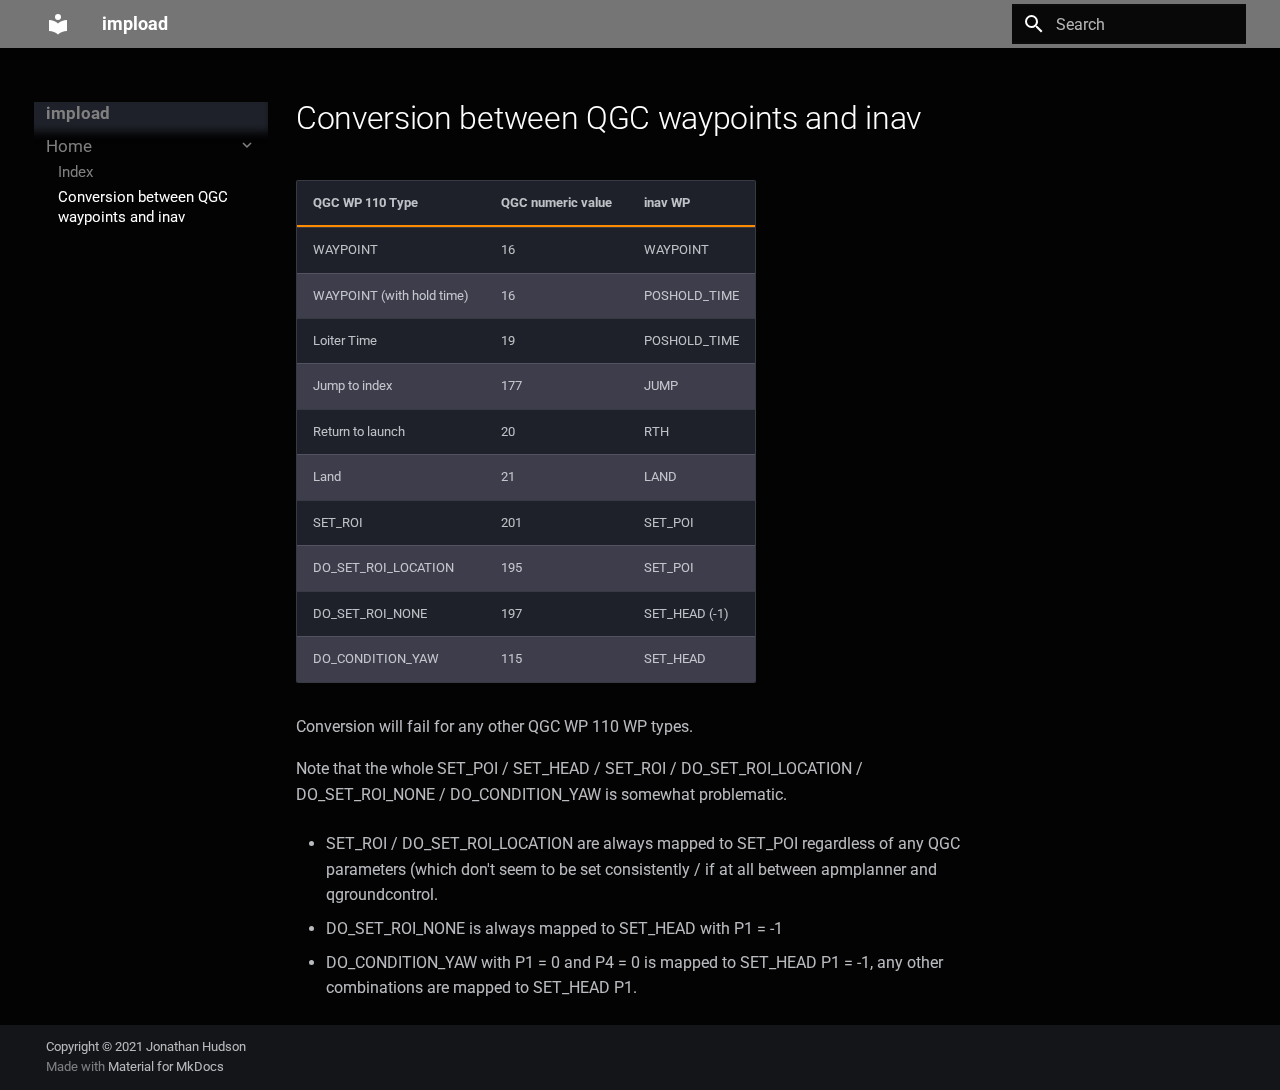
==== commit 80093cd7: "Deployed 3b22301 with MkDocs version: 1.5.3" ====
--- a/QGC-WP-110-supported-WP-types/index.html
+++ b/QGC-WP-110-supported-WP-types/index.html
@@ -7,12 +7,16 @@
       <meta name="viewport" content="width=device-width,initial-scale=1">
       
       
-      
         <meta name="author" content="Jonathan Hudson">
       
       
+      
+        <link rel="prev" href="..">
+      
+      
+      
       <link rel="icon" href="../assets/images/favicon.png">
-      <meta name="generator" content="mkdocs-1.2.3, mkdocs-material-7.3.6">
+      <meta name="generator" content="mkdocs-1.5.3, mkdocs-material-9.4.2">
     
     
       
@@ -20,36 +24,37 @@
       
     
     
-      <link rel="stylesheet" href="../assets/stylesheets/main.a57b2b03.min.css">
-      
-        
-        <link rel="stylesheet" href="../assets/stylesheets/palette.3f5d1f46.min.css">
-        
-          
-          
-          <meta name="theme-color" content="#757575">
-        
-      
-    
-    
-    
-      
+      <link rel="stylesheet" href="../assets/stylesheets/main.d451bc0e.min.css">
+      
+        
+        <link rel="stylesheet" href="../assets/stylesheets/palette.a5377069.min.css">
+      
+      
+
+
+    
+    
+      
+    
+    
+      
+        
         
         <link rel="preconnect" href="https://fonts.gstatic.com" crossorigin>
-        <link rel="stylesheet" href="https://fonts.googleapis.com/css?family=Roboto:300,400,400i,700%7CRoboto+Mono&display=fallback">
-        <style>:root{--md-text-font-family:"Roboto";--md-code-font-family:"Roboto Mono"}</style>
-      
-    
+        <link rel="stylesheet" href="https://fonts.googleapis.com/css?family=Roboto:300,300i,400,400i,700,700i%7CRoboto+Mono:400,400i,700,700i&display=fallback">
+        <style>:root{--md-text-font:"Roboto";--md-code-font:"Roboto Mono"}</style>
+      
     
     
       <link rel="stylesheet" href="../assets/extra.css">
     
       <link rel="stylesheet" href="../assets/pdf.css">
     
-    
-      
-
-
+    <script>__md_scope=new URL("..",location),__md_hash=e=>[...e].reduce((e,_)=>(e<<5)-e+_.charCodeAt(0),0),__md_get=(e,_=localStorage,t=__md_scope)=>JSON.parse(_.getItem(t.pathname+"."+e)),__md_set=(e,_,t=localStorage,a=__md_scope)=>{try{t.setItem(a.pathname+"."+e,JSON.stringify(_))}catch(e){}}</script>
+    
+      
+
+    
     
     
   </head>
@@ -63,7 +68,6 @@
     <body dir="ltr" data-md-color-scheme="slate" data-md-color-primary="grey" data-md-color-accent="dark-orange">
   
     
-    <script>function __prefix(e){return new URL("..",location).pathname+"."+e}function __get(e,t=localStorage){return JSON.parse(t.getItem(__prefix(e)))}</script>
     
     <input class="md-toggle" data-md-toggle="drawer" type="checkbox" id="__drawer" autocomplete="off">
     <input class="md-toggle" data-md-toggle="search" type="checkbox" id="__search" autocomplete="off">
@@ -80,18 +84,22 @@
       
     </div>
     
-      
-
-<header class="md-header" data-md-component="header">
+    
+      
+
+  
+
+<header class="md-header md-header--shadow" data-md-component="header">
   <nav class="md-header__inner md-grid" aria-label="Header">
     <a href=".." title="impload" class="md-header__button md-logo" aria-label="impload" data-md-component="logo">
       
   
-  <svg xmlns="http://www.w3.org/2000/svg" viewBox="0 0 24 24"><path d="M12 8a3 3 0 0 0 3-3 3 3 0 0 0-3-3 3 3 0 0 0-3 3 3 3 0 0 0 3 3m0 3.54C9.64 9.35 6.5 8 3 8v11c3.5 0 6.64 1.35 9 3.54 2.36-2.19 5.5-3.54 9-3.54V8c-3.5 0-6.64 1.35-9 3.54z"/></svg>
+  <svg xmlns="http://www.w3.org/2000/svg" viewBox="0 0 24 24"><path d="M12 8a3 3 0 0 0 3-3 3 3 0 0 0-3-3 3 3 0 0 0-3 3 3 3 0 0 0 3 3m0 3.54C9.64 9.35 6.5 8 3 8v11c3.5 0 6.64 1.35 9 3.54 2.36-2.19 5.5-3.54 9-3.54V8c-3.5 0-6.64 1.35-9 3.54Z"/></svg>
 
     </a>
     <label class="md-header__button md-icon" for="__drawer">
-      <svg xmlns="http://www.w3.org/2000/svg" viewBox="0 0 24 24"><path d="M3 6h18v2H3V6m0 5h18v2H3v-2m0 5h18v2H3v-2z"/></svg>
+      
+      <svg xmlns="http://www.w3.org/2000/svg" viewBox="0 0 24 24"><path d="M3 6h18v2H3V6m0 5h18v2H3v-2m0 5h18v2H3v-2Z"/></svg>
     </label>
     <div class="md-header__title" data-md-component="header-title">
       <div class="md-header__ellipsis">
@@ -110,25 +118,30 @@
       </div>
     </div>
     
+      
+    
     
     
       <label class="md-header__button md-icon" for="__search">
-        <svg xmlns="http://www.w3.org/2000/svg" viewBox="0 0 24 24"><path d="M9.5 3A6.5 6.5 0 0 1 16 9.5c0 1.61-.59 3.09-1.56 4.23l.27.27h.79l5 5-1.5 1.5-5-5v-.79l-.27-.27A6.516 6.516 0 0 1 9.5 16 6.5 6.5 0 0 1 3 9.5 6.5 6.5 0 0 1 9.5 3m0 2C7 5 5 7 5 9.5S7 14 9.5 14 14 12 14 9.5 12 5 9.5 5z"/></svg>
+        
+        <svg xmlns="http://www.w3.org/2000/svg" viewBox="0 0 24 24"><path d="M9.5 3A6.5 6.5 0 0 1 16 9.5c0 1.61-.59 3.09-1.56 4.23l.27.27h.79l5 5-1.5 1.5-5-5v-.79l-.27-.27A6.516 6.516 0 0 1 9.5 16 6.5 6.5 0 0 1 3 9.5 6.5 6.5 0 0 1 9.5 3m0 2C7 5 5 7 5 9.5S7 14 9.5 14 14 12 14 9.5 12 5 9.5 5Z"/></svg>
       </label>
-      
-<div class="md-search" data-md-component="search" role="dialog">
+      <div class="md-search" data-md-component="search" role="dialog">
   <label class="md-search__overlay" for="__search"></label>
   <div class="md-search__inner" role="search">
     <form class="md-search__form" name="search">
       <input type="text" class="md-search__input" name="query" aria-label="Search" placeholder="Search" autocapitalize="off" autocorrect="off" autocomplete="off" spellcheck="false" data-md-component="search-query" required>
       <label class="md-search__icon md-icon" for="__search">
-        <svg xmlns="http://www.w3.org/2000/svg" viewBox="0 0 24 24"><path d="M9.5 3A6.5 6.5 0 0 1 16 9.5c0 1.61-.59 3.09-1.56 4.23l.27.27h.79l5 5-1.5 1.5-5-5v-.79l-.27-.27A6.516 6.516 0 0 1 9.5 16 6.5 6.5 0 0 1 3 9.5 6.5 6.5 0 0 1 9.5 3m0 2C7 5 5 7 5 9.5S7 14 9.5 14 14 12 14 9.5 12 5 9.5 5z"/></svg>
-        <svg xmlns="http://www.w3.org/2000/svg" viewBox="0 0 24 24"><path d="M20 11v2H8l5.5 5.5-1.42 1.42L4.16 12l7.92-7.92L13.5 5.5 8 11h12z"/></svg>
+        
+        <svg xmlns="http://www.w3.org/2000/svg" viewBox="0 0 24 24"><path d="M9.5 3A6.5 6.5 0 0 1 16 9.5c0 1.61-.59 3.09-1.56 4.23l.27.27h.79l5 5-1.5 1.5-5-5v-.79l-.27-.27A6.516 6.516 0 0 1 9.5 16 6.5 6.5 0 0 1 3 9.5 6.5 6.5 0 0 1 9.5 3m0 2C7 5 5 7 5 9.5S7 14 9.5 14 14 12 14 9.5 12 5 9.5 5Z"/></svg>
+        
+        <svg xmlns="http://www.w3.org/2000/svg" viewBox="0 0 24 24"><path d="M20 11v2H8l5.5 5.5-1.42 1.42L4.16 12l7.92-7.92L13.5 5.5 8 11h12Z"/></svg>
       </label>
       <nav class="md-search__options" aria-label="Search">
         
-        <button type="reset" class="md-search__icon md-icon" aria-label="Clear" tabindex="-1">
-          <svg xmlns="http://www.w3.org/2000/svg" viewBox="0 0 24 24"><path d="M19 6.41 17.59 5 12 10.59 6.41 5 5 6.41 10.59 12 5 17.59 6.41 19 12 13.41 17.59 19 19 17.59 13.41 12 19 6.41z"/></svg>
+        <button type="reset" class="md-search__icon md-icon" title="Clear" aria-label="Clear" tabindex="-1">
+          
+          <svg xmlns="http://www.w3.org/2000/svg" viewBox="0 0 24 24"><path d="M19 6.41 17.59 5 12 10.59 6.41 5 5 6.41 10.59 12 5 17.59 6.41 19 12 13.41 17.59 19 19 17.59 13.41 12 19 6.41Z"/></svg>
         </button>
       </nav>
       
@@ -139,7 +152,7 @@
           <div class="md-search-result__meta">
             Initializing search
           </div>
-          <ol class="md-search-result__list"></ol>
+          <ol class="md-search-result__list" role="presentation"></ol>
         </div>
       </div>
     </div>
@@ -169,12 +182,13 @@
                     
 
 
+
 <nav class="md-nav md-nav--primary" aria-label="Navigation" data-md-level="0">
   <label class="md-nav__title" for="__drawer">
     <a href=".." title="impload" class="md-nav__button md-logo" aria-label="impload" data-md-component="logo">
       
   
-  <svg xmlns="http://www.w3.org/2000/svg" viewBox="0 0 24 24"><path d="M12 8a3 3 0 0 0 3-3 3 3 0 0 0-3-3 3 3 0 0 0-3 3 3 3 0 0 0 3 3m0 3.54C9.64 9.35 6.5 8 3 8v11c3.5 0 6.64 1.35 9 3.54 2.36-2.19 5.5-3.54 9-3.54V8c-3.5 0-6.64 1.35-9 3.54z"/></svg>
+  <svg xmlns="http://www.w3.org/2000/svg" viewBox="0 0 24 24"><path d="M12 8a3 3 0 0 0 3-3 3 3 0 0 0-3-3 3 3 0 0 0-3 3 3 3 0 0 0 3 3m0 3.54C9.64 9.35 6.5 8 3 8v11c3.5 0 6.64 1.35 9 3.54 2.36-2.19 5.5-3.54 9-3.54V8c-3.5 0-6.64 1.35-9 3.54Z"/></svg>
 
     </a>
     impload
@@ -184,50 +198,64 @@
     
       
       
-      
-
-  
-  
-    
-  
-  
+  
+  
+    
+  
+  
+    
+    
+    
+    
     
     <li class="md-nav__item md-nav__item--active md-nav__item--nested">
       
-      
-        <input class="md-nav__toggle md-toggle" data-md-toggle="__nav_1" type="checkbox" id="__nav_1" checked>
-      
-      
-      
-      
-        <label class="md-nav__link" for="__nav_1">
-          Home
-          <span class="md-nav__icon md-icon"></span>
-        </label>
-      
-      <nav class="md-nav" aria-label="Home" data-md-level="1">
-        <label class="md-nav__title" for="__nav_1">
-          <span class="md-nav__icon md-icon"></span>
-          Home
-        </label>
-        <ul class="md-nav__list" data-md-scrollfix>
-          
-            
-              
+        
+        
+        
+        <input class="md-nav__toggle md-toggle " type="checkbox" id="__nav_1" checked>
+        
+          
+          <label class="md-nav__link" for="__nav_1" id="__nav_1_label" tabindex="0">
+            
+  
+  <span class="md-ellipsis">
+    Home
+  </span>
+  
+
+            <span class="md-nav__icon md-icon"></span>
+          </label>
+        
+        <nav class="md-nav" data-md-level="1" aria-labelledby="__nav_1_label" aria-expanded="true">
+          <label class="md-nav__title" for="__nav_1">
+            <span class="md-nav__icon md-icon"></span>
+            Home
+          </label>
+          <ul class="md-nav__list" data-md-scrollfix>
+            
+              
+                
   
   
   
     <li class="md-nav__item">
       <a href=".." class="md-nav__link">
-        Index
+        
+  
+  <span class="md-ellipsis">
+    Index
+  </span>
+  
+
       </a>
     </li>
   
 
-            
-          
-            
-              
+              
+            
+              
+                
   
   
     
@@ -235,23 +263,30 @@
   
     <li class="md-nav__item md-nav__item--active">
       
-      <input class="md-nav__toggle md-toggle" data-md-toggle="toc" type="checkbox" id="__toc">
+      <input class="md-nav__toggle md-toggle" type="checkbox" id="__toc">
       
       
         
       
       
       <a href="./" class="md-nav__link md-nav__link--active">
-        Conversion between QGC waypoints and inav
+        
+  
+  <span class="md-ellipsis">
+    Conversion between QGC waypoints and inav
+  </span>
+  
+
       </a>
       
     </li>
   
 
-            
-          
-        </ul>
-      </nav>
+              
+            
+          </ul>
+        </nav>
+      
     </li>
   
 
@@ -269,7 +304,6 @@
                   <div class="md-sidebar__inner">
                     
 
-
 <nav class="md-nav md-nav--secondary" aria-label="Table of contents">
   
   
@@ -283,12 +317,14 @@
               </div>
             
           
-          <div class="md-content" data-md-component="content">
-            <article class="md-content__inner md-typeset">
-              
+          
+            <div class="md-content" data-md-component="content">
+              <article class="md-content__inner md-typeset">
                 
-                
-                <h1 id="conversion-between-qgc-waypoints-and-inav">Conversion between QGC waypoints and inav<a class="headerlink" href="#conversion-between-qgc-waypoints-and-inav" title="Permanent link">#</a></h1>
+                  
+
+
+<h1 id="conversion-between-qgc-waypoints-and-inav">Conversion between QGC waypoints and inav<a class="headerlink" href="#conversion-between-qgc-waypoints-and-inav" title="Permanent link">#</a></h1>
 <table>
 <thead>
 <tr>
@@ -361,58 +397,37 @@
 </li>
 <li>DO_CONDITION_YAW with P1 = 0 and P4 = 0 is mapped to SET_HEAD P1 = -1, any other combinations are mapped to SET_HEAD P1.</li>
 </ul>
+
+
+
+
+
                 
-              
-              
-                
-
-
-              
-            </article>
-          </div>
+              </article>
+            </div>
+          
+          
         </div>
         
       </main>
       
-        
-<footer class="md-footer">
-  
-    <nav class="md-footer__inner md-grid" aria-label="Footer">
-      
-        
-        <a href=".." class="md-footer__link md-footer__link--prev" aria-label="Previous: Index" rel="prev">
-          <div class="md-footer__button md-icon">
-            <svg xmlns="http://www.w3.org/2000/svg" viewBox="0 0 24 24"><path d="M20 11v2H8l5.5 5.5-1.42 1.42L4.16 12l7.92-7.92L13.5 5.5 8 11h12z"/></svg>
-          </div>
-          <div class="md-footer__title">
-            <div class="md-ellipsis">
-              <span class="md-footer__direction">
-                Previous
-              </span>
-              Index
-            </div>
-          </div>
-        </a>
-      
-      
-    </nav>
+        <footer class="md-footer">
   
   <div class="md-footer-meta md-typeset">
     <div class="md-footer-meta__inner md-grid">
-      <div class="md-footer-copyright">
-        
-          <div class="md-footer-copyright__highlight">
-            Copyright &copy; 2021 <a href="https://github.com/stronnag/impload">Jonathan Hudson</a>
-          </div>
-        
-        
-          Made with
-          <a href="https://squidfunk.github.io/mkdocs-material/" target="_blank" rel="noopener">
-            Material for MkDocs
-          </a>
-        
-        
-      </div>
+      <div class="md-copyright">
+  
+    <div class="md-copyright__highlight">
+      Copyright &copy; 2021 <a href="https://github.com/stronnag/impload">Jonathan Hudson</a>
+    </div>
+  
+  
+    Made with
+    <a href="https://squidfunk.github.io/mkdocs-material/" target="_blank" rel="noopener">
+      Material for MkDocs
+    </a>
+  
+</div>
       
     </div>
   </div>
@@ -422,10 +437,11 @@
     <div class="md-dialog" data-md-component="dialog">
       <div class="md-dialog__inner md-typeset"></div>
     </div>
-    <script id="__config" type="application/json">{"base": "..", "features": [], "translations": {"clipboard.copy": "Copy to clipboard", "clipboard.copied": "Copied to clipboard", "search.config.lang": "en", "search.config.pipeline": "trimmer, stopWordFilter", "search.config.separator": "[\\s\\-]+", "search.placeholder": "Search", "search.result.placeholder": "Type to start searching", "search.result.none": "No matching documents", "search.result.one": "1 matching document", "search.result.other": "# matching documents", "search.result.more.one": "1 more on this page", "search.result.more.other": "# more on this page", "search.result.term.missing": "Missing", "select.version.title": "Select version"}, "search": "../assets/javascripts/workers/search.fcfe8b6d.min.js", "version": null}</script>
-    
-    
-      <script src="../assets/javascripts/bundle.b1047164.min.js"></script>
+    
+    <script id="__config" type="application/json">{"base": "..", "features": [], "search": "../assets/javascripts/workers/search.a264c092.min.js", "translations": {"clipboard.copied": "Copied to clipboard", "clipboard.copy": "Copy to clipboard", "search.result.more.one": "1 more on this page", "search.result.more.other": "# more on this page", "search.result.none": "No matching documents", "search.result.one": "1 matching document", "search.result.other": "# matching documents", "search.result.placeholder": "Type to start searching", "search.result.term.missing": "Missing", "select.version": "Select version"}}</script>
+    
+    
+      <script src="../assets/javascripts/bundle.726fbb30.min.js"></script>
       
     
   </body>
--- a/assets/stylesheets/main.d451bc0e.min.css
+++ b/assets/stylesheets/main.d451bc0e.min.css
@@ -0,0 +1 @@
+@charset "UTF-8";html{-webkit-text-size-adjust:none;-moz-text-size-adjust:none;text-size-adjust:none;box-sizing:border-box}*,:after,:before{box-sizing:inherit}@media (prefers-reduced-motion){*,:after,:before{transition:none!important}}body{margin:0}a,button,input,label{-webkit-tap-highlight-color:transparent}a{color:inherit;text-decoration:none}hr{border:0;box-sizing:initial;display:block;height:.05rem;overflow:visible;padding:0}small{font-size:80%}sub,sup{line-height:1em}img{border-style:none}table{border-collapse:initial;border-spacing:0}td,th{font-weight:400;vertical-align:top}button{background:#0000;border:0;font-family:inherit;font-size:inherit;margin:0;padding:0}input{border:0;outline:none}:root{--md-primary-fg-color:#4051b5;--md-primary-fg-color--light:#5d6cc0;--md-primary-fg-color--dark:#303fa1;--md-primary-bg-color:#fff;--md-primary-bg-color--light:#ffffffb3;--md-accent-fg-color:#526cfe;--md-accent-fg-color--transparent:#526cfe1a;--md-accent-bg-color:#fff;--md-accent-bg-color--light:#ffffffb3}[data-md-color-scheme=default]{color-scheme:light}[data-md-color-scheme=default] img[src$="#gh-dark-mode-only"],[data-md-color-scheme=default] img[src$="#only-dark"]{display:none}:root,[data-md-color-scheme=default]{--md-hue:225deg;--md-default-fg-color:#000000de;--md-default-fg-color--light:#0000008a;--md-default-fg-color--lighter:#00000052;--md-default-fg-color--lightest:#00000012;--md-default-bg-color:#fff;--md-default-bg-color--light:#ffffffb3;--md-default-bg-color--lighter:#ffffff4d;--md-default-bg-color--lightest:#ffffff1f;--md-code-fg-color:#36464e;--md-code-bg-color:#f5f5f5;--md-code-hl-color:#4287ff;--md-code-hl-color--light:#4287ff1a;--md-code-hl-number-color:#d52a2a;--md-code-hl-special-color:#db1457;--md-code-hl-function-color:#a846b9;--md-code-hl-constant-color:#6e59d9;--md-code-hl-keyword-color:#3f6ec6;--md-code-hl-string-color:#1c7d4d;--md-code-hl-name-color:var(--md-code-fg-color);--md-code-hl-operator-color:var(--md-default-fg-color--light);--md-code-hl-punctuation-color:var(--md-default-fg-color--light);--md-code-hl-comment-color:var(--md-default-fg-color--light);--md-code-hl-generic-color:var(--md-default-fg-color--light);--md-code-hl-variable-color:var(--md-default-fg-color--light);--md-typeset-color:var(--md-default-fg-color);--md-typeset-a-color:var(--md-primary-fg-color);--md-typeset-del-color:#f5503d26;--md-typeset-ins-color:#0bd57026;--md-typeset-kbd-color:#fafafa;--md-typeset-kbd-accent-color:#fff;--md-typeset-kbd-border-color:#b8b8b8;--md-typeset-mark-color:#ffff0080;--md-typeset-table-color:#0000001f;--md-typeset-table-color--light:rgba(0,0,0,.035);--md-admonition-fg-color:var(--md-default-fg-color);--md-admonition-bg-color:var(--md-default-bg-color);--md-warning-fg-color:#000000de;--md-warning-bg-color:#ff9;--md-footer-fg-color:#fff;--md-footer-fg-color--light:#ffffffb3;--md-footer-fg-color--lighter:#ffffff73;--md-footer-bg-color:#000000de;--md-footer-bg-color--dark:#00000052;--md-shadow-z1:0 0.2rem 0.5rem #0000000d,0 0 0.05rem #0000001a;--md-shadow-z2:0 0.2rem 0.5rem #0000001a,0 0 0.05rem #00000040;--md-shadow-z3:0 0.2rem 0.5rem #0003,0 0 0.05rem #00000059}.md-icon svg{fill:currentcolor;display:block;height:1.2rem;width:1.2rem}body{-webkit-font-smoothing:antialiased;-moz-osx-font-smoothing:grayscale;--md-text-font-family:var(--md-text-font,_),-apple-system,BlinkMacSystemFont,Helvetica,Arial,sans-serif;--md-code-font-family:var(--md-code-font,_),SFMono-Regular,Consolas,Menlo,monospace}aside,body,input{font-feature-settings:"kern","liga";color:var(--md-typeset-color);font-family:var(--md-text-font-family)}code,kbd,pre{font-feature-settings:"kern";font-family:var(--md-code-font-family)}:root{--md-typeset-table-sort-icon:url('data:image/svg+xml;charset=utf-8,<svg xmlns="http://www.w3.org/2000/svg" viewBox="0 0 24 24"><path d="m18 21-4-4h3V7h-3l4-4 4 4h-3v10h3M2 19v-2h10v2M2 13v-2h7v2M2 7V5h4v2H2Z"/></svg>');--md-typeset-table-sort-icon--asc:url('data:image/svg+xml;charset=utf-8,<svg xmlns="http://www.w3.org/2000/svg" viewBox="0 0 24 24"><path d="M19 17h3l-4 4-4-4h3V3h2M2 17h10v2H2M6 5v2H2V5m0 6h7v2H2v-2Z"/></svg>');--md-typeset-table-sort-icon--desc:url('data:image/svg+xml;charset=utf-8,<svg xmlns="http://www.w3.org/2000/svg" viewBox="0 0 24 24"><path d="M19 7h3l-4-4-4 4h3v14h2M2 17h10v2H2M6 5v2H2V5m0 6h7v2H2v-2Z"/></svg>')}.md-typeset{-webkit-print-color-adjust:exact;color-adjust:exact;font-size:.8rem;line-height:1.6}@media print{.md-typeset{font-size:.68rem}}.md-typeset blockquote,.md-typeset dl,.md-typeset figure,.md-typeset ol,.md-typeset pre,.md-typeset ul{margin-bottom:1em;margin-top:1em}.md-typeset h1{color:var(--md-default-fg-color--light);font-size:2em;line-height:1.3;margin:0 0 1.25em}.md-typeset h1,.md-typeset h2{font-weight:300;letter-spacing:-.01em}.md-typeset h2{font-size:1.5625em;line-height:1.4;margin:1.6em 0 .64em}.md-typeset h3{font-size:1.25em;font-weight:400;letter-spacing:-.01em;line-height:1.5;margin:1.6em 0 .8em}.md-typeset h2+h3{margin-top:.8em}.md-typeset h4{font-weight:700;letter-spacing:-.01em;margin:1em 0}.md-typeset h5,.md-typeset h6{color:var(--md-default-fg-color--light);font-size:.8em;font-weight:700;letter-spacing:-.01em;margin:1.25em 0}.md-typeset h5{text-transform:uppercase}.md-typeset hr{border-bottom:.05rem solid var(--md-default-fg-color--lightest);display:flow-root;margin:1.5em 0}.md-typeset a{color:var(--md-typeset-a-color);word-break:break-word}.md-typeset a,.md-typeset a:before{transition:color 125ms}.md-typeset a:focus,.md-typeset a:hover{color:var(--md-accent-fg-color)}.md-typeset a:focus code,.md-typeset a:hover code{background-color:var(--md-accent-fg-color--transparent)}.md-typeset a code{color:currentcolor;transition:background-color 125ms}.md-typeset a.focus-visible{outline-color:var(--md-accent-fg-color);outline-offset:.2rem}.md-typeset code,.md-typeset kbd,.md-typeset pre{color:var(--md-code-fg-color);direction:ltr;font-variant-ligatures:none}@media print{.md-typeset code,.md-typeset kbd,.md-typeset pre{white-space:pre-wrap}}.md-typeset code{background-color:var(--md-code-bg-color);border-radius:.1rem;-webkit-box-decoration-break:clone;box-decoration-break:clone;font-size:.85em;padding:0 .2941176471em;word-break:break-word}.md-typeset code:not(.focus-visible){-webkit-tap-highlight-color:transparent;outline:none}.md-typeset pre{display:flow-root;line-height:1.4;position:relative}.md-typeset pre>code{-webkit-box-decoration-break:slice;box-decoration-break:slice;box-shadow:none;display:block;margin:0;outline-color:var(--md-accent-fg-color);overflow:auto;padding:.7720588235em 1.1764705882em;scrollbar-color:var(--md-default-fg-color--lighter) #0000;scrollbar-width:thin;touch-action:auto;word-break:normal}.md-typeset pre>code:hover{scrollbar-color:var(--md-accent-fg-color) #0000}.md-typeset pre>code::-webkit-scrollbar{height:.2rem;width:.2rem}.md-typeset pre>code::-webkit-scrollbar-thumb{background-color:var(--md-default-fg-color--lighter)}.md-typeset pre>code::-webkit-scrollbar-thumb:hover{background-color:var(--md-accent-fg-color)}.md-typeset kbd{background-color:var(--md-typeset-kbd-color);border-radius:.1rem;box-shadow:0 .1rem 0 .05rem var(--md-typeset-kbd-border-color),0 .1rem 0 var(--md-typeset-kbd-border-color),0 -.1rem .2rem var(--md-typeset-kbd-accent-color) inset;color:var(--md-default-fg-color);display:inline-block;font-size:.75em;padding:0 .6666666667em;vertical-align:text-top;word-break:break-word}.md-typeset mark{background-color:var(--md-typeset-mark-color);-webkit-box-decoration-break:clone;box-decoration-break:clone;color:inherit;word-break:break-word}.md-typeset abbr{border-bottom:.05rem dotted var(--md-default-fg-color--light);cursor:help;text-decoration:none}@media (hover:none){.md-typeset abbr[title]:focus:after,.md-typeset abbr[title]:hover:after{background-color:var(--md-default-fg-color);border-radius:.1rem;box-shadow:var(--md-shadow-z3);color:var(--md-default-bg-color);content:attr(title);font-size:.7rem;left:.8rem;margin-top:2em;padding:.2rem .3rem;position:absolute;right:.8rem}}.md-typeset small{opacity:.75}[dir=ltr] .md-typeset sub,[dir=ltr] .md-typeset sup{margin-left:.078125em}[dir=rtl] .md-typeset sub,[dir=rtl] .md-typeset sup{margin-right:.078125em}[dir=ltr] .md-typeset blockquote{padding-left:.6rem}[dir=rtl] .md-typeset blockquote{padding-right:.6rem}[dir=ltr] .md-typeset blockquote{border-left:.2rem solid var(--md-default-fg-color--lighter)}[dir=rtl] .md-typeset blockquote{border-right:.2rem solid var(--md-default-fg-color--lighter)}.md-typeset blockquote{color:var(--md-default-fg-color--light);margin-left:0;margin-right:0}.md-typeset ul{list-style-type:disc}[dir=ltr] .md-typeset ol,[dir=ltr] .md-typeset ul{margin-left:.625em}[dir=rtl] .md-typeset ol,[dir=rtl] .md-typeset ul{margin-right:.625em}.md-typeset ol,.md-typeset ul{padding:0}.md-typeset ol:not([hidden]),.md-typeset ul:not([hidden]){display:flow-root}.md-typeset ol ol,.md-typeset ul ol{list-style-type:lower-alpha}.md-typeset ol ol ol,.md-typeset ul ol ol{list-style-type:lower-roman}[dir=ltr] .md-typeset ol li,[dir=ltr] .md-typeset ul li{margin-left:1.25em}[dir=rtl] .md-typeset ol li,[dir=rtl] .md-typeset ul li{margin-right:1.25em}.md-typeset ol li,.md-typeset ul li{margin-bottom:.5em}.md-typeset ol li blockquote,.md-typeset ol li p,.md-typeset ul li blockquote,.md-typeset ul li p{margin:.5em 0}.md-typeset ol li:last-child,.md-typeset ul li:last-child{margin-bottom:0}[dir=ltr] .md-typeset ol li ol,[dir=ltr] .md-typeset ol li ul,[dir=ltr] .md-typeset ul li ol,[dir=ltr] .md-typeset ul li ul{margin-left:.625em}[dir=rtl] .md-typeset ol li ol,[dir=rtl] .md-typeset ol li ul,[dir=rtl] .md-typeset ul li ol,[dir=rtl] .md-typeset ul li ul{margin-right:.625em}.md-typeset ol li ol,.md-typeset ol li ul,.md-typeset ul li ol,.md-typeset ul li ul{margin-bottom:.5em;margin-top:.5em}[dir=ltr] .md-typeset dd{margin-left:1.875em}[dir=rtl] .md-typeset dd{margin-right:1.875em}.md-typeset dd{margin-bottom:1.5em;margin-top:1em}.md-typeset img,.md-typeset svg,.md-typeset video{height:auto;max-width:100%}.md-typeset img[align=left]{margin:1em 1em 1em 0}.md-typeset img[align=right]{margin:1em 0 1em 1em}.md-typeset img[align]:only-child{margin-top:0}.md-typeset figure{display:flow-root;margin:1em auto;max-width:100%;text-align:center;width:-webkit-fit-content;width:-moz-fit-content;width:fit-content}.md-typeset figure img{display:block}.md-typeset figcaption{font-style:italic;margin:1em auto;max-width:24rem}.md-typeset iframe{max-width:100%}.md-typeset table:not([class]){background-color:var(--md-default-bg-color);border:.05rem solid var(--md-typeset-table-color);border-radius:.1rem;display:inline-block;font-size:.64rem;max-width:100%;overflow:auto;touch-action:auto}@media print{.md-typeset table:not([class]){display:table}}.md-typeset table:not([class])+*{margin-top:1.5em}.md-typeset table:not([class]) td>:first-child,.md-typeset table:not([class]) th>:first-child{margin-top:0}.md-typeset table:not([class]) td>:last-child,.md-typeset table:not([class]) th>:last-child{margin-bottom:0}.md-typeset table:not([class]) td:not([align]),.md-typeset table:not([class]) th:not([align]){text-align:left}[dir=rtl] .md-typeset table:not([class]) td:not([align]),[dir=rtl] .md-typeset table:not([class]) th:not([align]){text-align:right}.md-typeset table:not([class]) th{font-weight:700;min-width:5rem;padding:.9375em 1.25em;vertical-align:top}.md-typeset table:not([class]) td{border-top:.05rem solid var(--md-typeset-table-color);padding:.9375em 1.25em;vertical-align:top}.md-typeset table:not([class]) tbody tr{transition:background-color 125ms}.md-typeset table:not([class]) tbody tr:hover{background-color:var(--md-typeset-table-color--light);box-shadow:0 .05rem 0 var(--md-default-bg-color) inset}.md-typeset table:not([class]) a{word-break:normal}.md-typeset table th[role=columnheader]{cursor:pointer}[dir=ltr] .md-typeset table th[role=columnheader]:after{margin-left:.5em}[dir=rtl] .md-typeset table th[role=columnheader]:after{margin-right:.5em}.md-typeset table th[role=columnheader]:after{content:"";display:inline-block;height:1.2em;-webkit-mask-image:var(--md-typeset-table-sort-icon);mask-image:var(--md-typeset-table-sort-icon);-webkit-mask-repeat:no-repeat;mask-repeat:no-repeat;-webkit-mask-size:contain;mask-size:contain;transition:background-color 125ms;vertical-align:text-bottom;width:1.2em}.md-typeset table th[role=columnheader]:hover:after{background-color:var(--md-default-fg-color--lighter)}.md-typeset table th[role=columnheader][aria-sort=ascending]:after{background-color:var(--md-default-fg-color--light);-webkit-mask-image:var(--md-typeset-table-sort-icon--asc);mask-image:var(--md-typeset-table-sort-icon--asc)}.md-typeset table th[role=columnheader][aria-sort=descending]:after{background-color:var(--md-default-fg-color--light);-webkit-mask-image:var(--md-typeset-table-sort-icon--desc);mask-image:var(--md-typeset-table-sort-icon--desc)}.md-typeset__scrollwrap{margin:1em -.8rem;overflow-x:auto;touch-action:auto}.md-typeset__table{display:inline-block;margin-bottom:.5em;padding:0 .8rem}@media print{.md-typeset__table{display:block}}html .md-typeset__table table{display:table;margin:0;overflow:hidden;width:100%}@media screen and (max-width:44.9375em){.md-content__inner>pre{margin:1em -.8rem}.md-content__inner>pre code{border-radius:0}}.md-typeset .md-author{display:block;flex-shrink:0;height:1.6rem;overflow:hidden;position:relative;transition:color 125ms,transform 125ms;width:1.6rem}.md-typeset .md-author img{border-radius:100%;display:block}.md-typeset .md-author--more{background:var(--md-default-fg-color--lightest);color:var(--md-default-fg-color--lighter);font-size:.6rem;font-weight:700;line-height:1.6rem;text-align:center}.md-typeset .md-author--long{height:2.4rem;width:2.4rem}.md-typeset a.md-author{transform:scale(1)}.md-typeset a.md-author img{filter:grayscale(100%) opacity(75%);transition:filter 125ms}.md-typeset a.md-author:focus,.md-typeset a.md-author:hover{transform:scale(1.1);z-index:1}.md-typeset a.md-author:focus img,.md-typeset a.md-author:hover img{filter:grayscale(0)}.md-banner{background-color:var(--md-footer-bg-color);color:var(--md-footer-fg-color);overflow:auto}@media print{.md-banner{display:none}}.md-banner--warning{background-color:var(--md-warning-bg-color);color:var(--md-warning-fg-color)}.md-banner__inner{font-size:.7rem;margin:.6rem auto;padding:0 .8rem}[dir=ltr] .md-banner__button{float:right}[dir=rtl] .md-banner__button{float:left}.md-banner__button{color:inherit;cursor:pointer;transition:opacity .25s}.no-js .md-banner__button{display:none}.md-banner__button:hover{opacity:.7}html{font-size:125%;height:100%;overflow-x:hidden}@media screen and (min-width:100em){html{font-size:137.5%}}@media screen and (min-width:125em){html{font-size:150%}}body{background-color:var(--md-default-bg-color);display:flex;flex-direction:column;font-size:.5rem;min-height:100%;position:relative;width:100%}@media print{body{display:block}}@media screen and (max-width:59.9375em){body[data-md-scrolllock]{position:fixed}}.md-grid{margin-left:auto;margin-right:auto;max-width:61rem}.md-container{display:flex;flex-direction:column;flex-grow:1}@media print{.md-container{display:block}}.md-main{flex-grow:1}.md-main__inner{display:flex;height:100%;margin-top:1.5rem}.md-ellipsis{overflow:hidden;text-overflow:ellipsis}.md-toggle{display:none}.md-option{height:0;opacity:0;position:absolute;width:0}.md-option:checked+label:not([hidden]){display:block}.md-option.focus-visible+label{outline-color:var(--md-accent-fg-color);outline-style:auto}.md-skip{background-color:var(--md-default-fg-color);border-radius:.1rem;color:var(--md-default-bg-color);font-size:.64rem;margin:.5rem;opacity:0;outline-color:var(--md-accent-fg-color);padding:.3rem .5rem;position:fixed;transform:translateY(.4rem);z-index:-1}.md-skip:focus{opacity:1;transform:translateY(0);transition:transform .25s cubic-bezier(.4,0,.2,1),opacity 175ms 75ms;z-index:10}@page{margin:25mm}:root{--md-clipboard-icon:url('data:image/svg+xml;charset=utf-8,<svg xmlns="http://www.w3.org/2000/svg" viewBox="0 0 24 24"><path d="M19 21H8V7h11m0-2H8a2 2 0 0 0-2 2v14a2 2 0 0 0 2 2h11a2 2 0 0 0 2-2V7a2 2 0 0 0-2-2m-3-4H4a2 2 0 0 0-2 2v14h2V3h12V1Z"/></svg>')}.md-clipboard{border-radius:.1rem;color:var(--md-default-fg-color--lightest);cursor:pointer;height:1.5em;outline-color:var(--md-accent-fg-color);outline-offset:.1rem;position:absolute;right:.5em;top:.5em;transition:color .25s;width:1.5em;z-index:1}@media print{.md-clipboard{display:none}}.md-clipboard:not(.focus-visible){-webkit-tap-highlight-color:transparent;outline:none}:hover>.md-clipboard{color:var(--md-default-fg-color--light)}.md-clipboard:focus,.md-clipboard:hover{color:var(--md-accent-fg-color)}.md-clipboard:after{background-color:currentcolor;content:"";display:block;height:1.125em;margin:0 auto;-webkit-mask-image:var(--md-clipboard-icon);mask-image:var(--md-clipboard-icon);-webkit-mask-position:center;mask-position:center;-webkit-mask-repeat:no-repeat;mask-repeat:no-repeat;-webkit-mask-size:contain;mask-size:contain;width:1.125em}.md-clipboard--inline{cursor:pointer}.md-clipboard--inline code{transition:color .25s,background-color .25s}.md-clipboard--inline:focus code,.md-clipboard--inline:hover code{background-color:var(--md-accent-fg-color--transparent);color:var(--md-accent-fg-color)}@keyframes consent{0%{opacity:0;transform:translateY(100%)}to{opacity:1;transform:translateY(0)}}@keyframes overlay{0%{opacity:0}to{opacity:1}}.md-consent__overlay{animation:overlay .25s both;-webkit-backdrop-filter:blur(.1rem);backdrop-filter:blur(.1rem);background-color:#0000008a;height:100%;opacity:1;position:fixed;top:0;width:100%;z-index:5}.md-consent__inner{animation:consent .5s cubic-bezier(.1,.7,.1,1) both;background-color:var(--md-default-bg-color);border:0;border-radius:.1rem;bottom:0;box-shadow:0 0 .2rem #0000001a,0 .2rem .4rem #0003;max-height:100%;overflow:auto;padding:0;position:fixed;width:100%;z-index:5}.md-consent__form{padding:.8rem}.md-consent__settings{display:none;margin:1em 0}input:checked+.md-consent__settings{display:block}.md-consent__controls{margin-bottom:.8rem}.md-typeset .md-consent__controls .md-button{display:inline}@media screen and (max-width:44.9375em){.md-typeset .md-consent__controls .md-button{display:block;margin-top:.4rem;text-align:center;width:100%}}.md-consent label{cursor:pointer}.md-content{flex-grow:1;min-width:0}.md-content__inner{margin:0 .8rem 1.2rem;padding-top:.6rem}@media screen and (min-width:76.25em){[dir=ltr] .md-sidebar--primary:not([hidden])~.md-content>.md-content__inner{margin-left:1.2rem}[dir=ltr] .md-sidebar--secondary:not([hidden])~.md-content>.md-content__inner,[dir=rtl] .md-sidebar--primary:not([hidden])~.md-content>.md-content__inner{margin-right:1.2rem}[dir=rtl] .md-sidebar--secondary:not([hidden])~.md-content>.md-content__inner{margin-left:1.2rem}}.md-content__inner:before{content:"";display:block;height:.4rem}.md-content__inner>:last-child{margin-bottom:0}[dir=ltr] .md-content__button{float:right}[dir=rtl] .md-content__button{float:left}[dir=ltr] .md-content__button{margin-left:.4rem}[dir=rtl] .md-content__button{margin-right:.4rem}.md-content__button{margin:.4rem 0;padding:0}@media print{.md-content__button{display:none}}.md-typeset .md-content__button{color:var(--md-default-fg-color--lighter)}.md-content__button svg{display:inline;vertical-align:top}[dir=rtl] .md-content__button svg{transform:scaleX(-1)}[dir=ltr] .md-dialog{right:.8rem}[dir=rtl] .md-dialog{left:.8rem}.md-dialog{background-color:var(--md-default-fg-color);border-radius:.1rem;bottom:.8rem;box-shadow:var(--md-shadow-z3);min-width:11.1rem;opacity:0;padding:.4rem .6rem;pointer-events:none;position:fixed;transform:translateY(100%);transition:transform 0ms .4s,opacity .4s;z-index:4}@media print{.md-dialog{display:none}}.md-dialog--active{opacity:1;pointer-events:auto;transform:translateY(0);transition:transform .4s cubic-bezier(.075,.85,.175,1),opacity .4s}.md-dialog__inner{color:var(--md-default-bg-color);font-size:.7rem}.md-feedback{margin:2em 0 1em;text-align:center}.md-feedback fieldset{border:none;margin:0;padding:0}.md-feedback__title{font-weight:700;margin:1em auto}.md-feedback__inner{position:relative}.md-feedback__list{align-content:baseline;display:flex;flex-wrap:wrap;justify-content:center;position:relative}.md-feedback__list:hover .md-icon:not(:disabled){color:var(--md-default-fg-color--lighter)}:disabled .md-feedback__list{min-height:1.8rem}.md-feedback__icon{color:var(--md-default-fg-color--light);cursor:pointer;flex-shrink:0;margin:0 .1rem;transition:color 125ms}.md-feedback__icon:not(:disabled).md-icon:hover{color:var(--md-accent-fg-color)}.md-feedback__icon:disabled{color:var(--md-default-fg-color--lightest);pointer-events:none}.md-feedback__note{opacity:0;position:relative;transform:translateY(.4rem);transition:transform .4s cubic-bezier(.1,.7,.1,1),opacity .15s}.md-feedback__note>*{margin:0 auto;max-width:16rem}:disabled .md-feedback__note{opacity:1;transform:translateY(0)}.md-footer{background-color:var(--md-footer-bg-color);color:var(--md-footer-fg-color)}@media print{.md-footer{display:none}}.md-footer__inner{justify-content:space-between;overflow:auto;padding:.2rem}.md-footer__inner:not([hidden]){display:flex}.md-footer__link{align-items:end;display:flex;flex-grow:0.01;margin-bottom:.4rem;margin-top:1rem;max-width:100%;outline-color:var(--md-accent-fg-color);overflow:hidden;transition:opacity .25s}.md-footer__link:focus,.md-footer__link:hover{opacity:.7}[dir=rtl] .md-footer__link svg{transform:scaleX(-1)}@media screen and (max-width:44.9375em){.md-footer__link--prev{flex-shrink:0}.md-footer__link--prev .md-footer__title{display:none}}[dir=ltr] .md-footer__link--next{margin-left:auto}[dir=rtl] .md-footer__link--next{margin-right:auto}.md-footer__link--next{text-align:right}[dir=rtl] .md-footer__link--next{text-align:left}.md-footer__title{flex-grow:1;font-size:.9rem;margin-bottom:.7rem;max-width:calc(100% - 2.4rem);padding:0 1rem;white-space:nowrap}.md-footer__button{margin:.2rem;padding:.4rem}.md-footer__direction{font-size:.64rem;opacity:.7}.md-footer-meta{background-color:var(--md-footer-bg-color--dark)}.md-footer-meta__inner{display:flex;flex-wrap:wrap;justify-content:space-between;padding:.2rem}html .md-footer-meta.md-typeset a{color:var(--md-footer-fg-color--light)}html .md-footer-meta.md-typeset a:focus,html .md-footer-meta.md-typeset a:hover{color:var(--md-footer-fg-color)}.md-copyright{color:var(--md-footer-fg-color--lighter);font-size:.64rem;margin:auto .6rem;padding:.4rem 0;width:100%}@media screen and (min-width:45em){.md-copyright{width:auto}}.md-copyright__highlight{color:var(--md-footer-fg-color--light)}.md-social{display:inline-flex;gap:.2rem;margin:0 .4rem;padding:.2rem 0 .6rem}@media screen and (min-width:45em){.md-social{padding:.6rem 0}}.md-social__link{display:inline-block;height:1.6rem;text-align:center;width:1.6rem}.md-social__link:before{line-height:1.9}.md-social__link svg{fill:currentcolor;max-height:.8rem;vertical-align:-25%}.md-typeset .md-button{border:.1rem solid;border-radius:.1rem;color:var(--md-primary-fg-color);cursor:pointer;display:inline-block;font-weight:700;padding:.625em 2em;transition:color 125ms,background-color 125ms,border-color 125ms}.md-typeset .md-button--primary{background-color:var(--md-primary-fg-color);border-color:var(--md-primary-fg-color);color:var(--md-primary-bg-color)}.md-typeset .md-button:focus,.md-typeset .md-button:hover{background-color:var(--md-accent-fg-color);border-color:var(--md-accent-fg-color);color:var(--md-accent-bg-color)}[dir=ltr] .md-typeset .md-input{border-top-left-radius:.1rem}[dir=ltr] .md-typeset .md-input,[dir=rtl] .md-typeset .md-input{border-top-right-radius:.1rem}[dir=rtl] .md-typeset .md-input{border-top-left-radius:.1rem}.md-typeset .md-input{border-bottom:.1rem solid var(--md-default-fg-color--lighter);box-shadow:var(--md-shadow-z1);font-size:.8rem;height:1.8rem;padding:0 .6rem;transition:border .25s,box-shadow .25s}.md-typeset .md-input:focus,.md-typeset .md-input:hover{border-bottom-color:var(--md-accent-fg-color);box-shadow:var(--md-shadow-z2)}.md-typeset .md-input--stretch{width:100%}.md-header{background-color:var(--md-primary-fg-color);box-shadow:0 0 .2rem #0000,0 .2rem .4rem #0000;color:var(--md-primary-bg-color);display:block;left:0;position:sticky;right:0;top:0;z-index:4}@media print{.md-header{display:none}}.md-header[hidden]{transform:translateY(-100%);transition:transform .25s cubic-bezier(.8,0,.6,1),box-shadow .25s}.md-header--shadow{box-shadow:0 0 .2rem #0000001a,0 .2rem .4rem #0003;transition:transform .25s cubic-bezier(.1,.7,.1,1),box-shadow .25s}.md-header__inner{align-items:center;display:flex;padding:0 .2rem}.md-header__button{color:currentcolor;cursor:pointer;margin:.2rem;outline-color:var(--md-accent-fg-color);padding:.4rem;position:relative;transition:opacity .25s;vertical-align:middle;z-index:1}.md-header__button:hover{opacity:.7}.md-header__button:not([hidden]){display:inline-block}.md-header__button:not(.focus-visible){-webkit-tap-highlight-color:transparent;outline:none}.md-header__button.md-logo{margin:.2rem;padding:.4rem}@media screen and (max-width:76.1875em){.md-header__button.md-logo{display:none}}.md-header__button.md-logo img,.md-header__button.md-logo svg{fill:currentcolor;display:block;height:1.2rem;width:auto}@media screen and (min-width:60em){.md-header__button[for=__search]{display:none}}.no-js .md-header__button[for=__search]{display:none}[dir=rtl] .md-header__button[for=__search] svg{transform:scaleX(-1)}@media screen and (min-width:76.25em){.md-header__button[for=__drawer]{display:none}}.md-header__topic{display:flex;max-width:100%;position:absolute;transition:transform .4s cubic-bezier(.1,.7,.1,1),opacity .15s;white-space:nowrap}.md-header__topic+.md-header__topic{opacity:0;pointer-events:none;transform:translateX(1.25rem);transition:transform .4s cubic-bezier(1,.7,.1,.1),opacity .15s;z-index:-1}[dir=rtl] .md-header__topic+.md-header__topic{transform:translateX(-1.25rem)}.md-header__topic:first-child{font-weight:700}[dir=ltr] .md-header__title{margin-left:1rem}[dir=rtl] .md-header__title{margin-right:1rem}[dir=ltr] .md-header__title{margin-right:.4rem}[dir=rtl] .md-header__title{margin-left:.4rem}.md-header__title{flex-grow:1;font-size:.9rem;height:2.4rem;line-height:2.4rem}.md-header__title--active .md-header__topic{opacity:0;pointer-events:none;transform:translateX(-1.25rem);transition:transform .4s cubic-bezier(1,.7,.1,.1),opacity .15s;z-index:-1}[dir=rtl] .md-header__title--active .md-header__topic{transform:translateX(1.25rem)}.md-header__title--active .md-header__topic+.md-header__topic{opacity:1;pointer-events:auto;transform:translateX(0);transition:transform .4s cubic-bezier(.1,.7,.1,1),opacity .15s;z-index:0}.md-header__title>.md-header__ellipsis{height:100%;position:relative;width:100%}.md-header__option{display:flex;flex-shrink:0;max-width:100%;transition:max-width 0ms .25s,opacity .25s .25s;white-space:nowrap}[data-md-toggle=search]:checked~.md-header .md-header__option{max-width:0;opacity:0;transition:max-width 0ms,opacity 0ms}.md-header__option>input{bottom:0}.md-header__source{display:none}@media screen and (min-width:60em){[dir=ltr] .md-header__source{margin-left:1rem}[dir=rtl] .md-header__source{margin-right:1rem}.md-header__source{display:block;max-width:11.7rem;width:11.7rem}}@media screen and (min-width:76.25em){[dir=ltr] .md-header__source{margin-left:1.4rem}[dir=rtl] .md-header__source{margin-right:1.4rem}}.md-meta{color:var(--md-default-fg-color--light);font-size:.7rem;line-height:1.3}.md-meta__list{display:inline-flex;flex-wrap:wrap;list-style:none;margin:0;padding:0}.md-meta__item:not(:last-child):after{content:"·";margin-left:.2rem;margin-right:.2rem}.md-meta__link{color:var(--md-typeset-a-color)}.md-meta__link:focus,.md-meta__link:hover{color:var(--md-accent-fg-color)}.md-draft{background-color:#ff1744;border-radius:.125em;color:#fff;display:inline-block;font-weight:700;padding-left:.5714285714em;padding-right:.5714285714em}:root{--md-nav-icon--prev:url('data:image/svg+xml;charset=utf-8,<svg xmlns="http://www.w3.org/2000/svg" viewBox="0 0 24 24"><path d="M20 11v2H8l5.5 5.5-1.42 1.42L4.16 12l7.92-7.92L13.5 5.5 8 11h12Z"/></svg>');--md-nav-icon--next:url('data:image/svg+xml;charset=utf-8,<svg xmlns="http://www.w3.org/2000/svg" viewBox="0 0 24 24"><path d="M8.59 16.58 13.17 12 8.59 7.41 10 6l6 6-6 6-1.41-1.42Z"/></svg>');--md-toc-icon:url('data:image/svg+xml;charset=utf-8,<svg xmlns="http://www.w3.org/2000/svg" viewBox="0 0 24 24"><path d="M3 9h14V7H3v2m0 4h14v-2H3v2m0 4h14v-2H3v2m16 0h2v-2h-2v2m0-10v2h2V7h-2m0 6h2v-2h-2v2Z"/></svg>')}.md-nav{font-size:.7rem;line-height:1.3}.md-nav__title{color:var(--md-default-fg-color--light);display:block;font-weight:700;overflow:hidden;padding:0 .6rem;text-overflow:ellipsis}.md-nav__title .md-nav__button{display:none}.md-nav__title .md-nav__button img{height:100%;width:auto}.md-nav__title .md-nav__button.md-logo img,.md-nav__title .md-nav__button.md-logo svg{fill:currentcolor;display:block;height:2.4rem;max-width:100%;object-fit:contain;width:auto}.md-nav__list{list-style:none;margin:0;padding:0}.md-nav__link{align-items:flex-start;display:flex;gap:.4rem;margin-top:.625em;scroll-snap-align:start;transition:color 125ms}.md-nav__link--passed{color:var(--md-default-fg-color--light)}.md-nav__item .md-nav__link--active,.md-nav__item .md-nav__link--active code{color:var(--md-typeset-a-color)}.md-nav__link .md-ellipsis{position:relative}[dir=ltr] .md-nav__link .md-icon:last-child{margin-left:auto}[dir=rtl] .md-nav__link .md-icon:last-child{margin-right:auto}.md-nav__link svg{fill:currentcolor;flex-shrink:0;height:1.3em}.md-nav__link[for]:focus,.md-nav__link[for]:hover,.md-nav__link[href]:focus,.md-nav__link[href]:hover{color:var(--md-accent-fg-color);cursor:pointer}.md-nav__link.focus-visible{outline-color:var(--md-accent-fg-color);outline-offset:.2rem}.md-nav--primary .md-nav__link[for=__toc]{display:none}.md-nav--primary .md-nav__link[for=__toc] .md-icon:after{background-color:currentcolor;display:block;height:100%;-webkit-mask-image:var(--md-toc-icon);mask-image:var(--md-toc-icon);width:100%}.md-nav--primary .md-nav__link[for=__toc]~.md-nav{display:none}.md-nav__container>.md-nav__link{margin-top:0}.md-nav__container>.md-nav__link:first-child{flex-grow:1;min-width:0}.md-nav__icon{flex-shrink:0}.md-nav__source{display:none}@media screen and (max-width:76.1875em){.md-nav--primary,.md-nav--primary .md-nav{background-color:var(--md-default-bg-color);display:flex;flex-direction:column;height:100%;left:0;position:absolute;right:0;top:0;z-index:1}.md-nav--primary .md-nav__item,.md-nav--primary .md-nav__title{font-size:.8rem;line-height:1.5}.md-nav--primary .md-nav__title{background-color:var(--md-default-fg-color--lightest);color:var(--md-default-fg-color--light);cursor:pointer;height:5.6rem;line-height:2.4rem;padding:3rem .8rem .2rem;position:relative;white-space:nowrap}[dir=ltr] .md-nav--primary .md-nav__title .md-nav__icon{left:.4rem}[dir=rtl] .md-nav--primary .md-nav__title .md-nav__icon{right:.4rem}.md-nav--primary .md-nav__title .md-nav__icon{display:block;height:1.2rem;margin:.2rem;position:absolute;top:.4rem;width:1.2rem}.md-nav--primary .md-nav__title .md-nav__icon:after{background-color:currentcolor;content:"";display:block;height:100%;-webkit-mask-image:var(--md-nav-icon--prev);mask-image:var(--md-nav-icon--prev);-webkit-mask-position:center;mask-position:center;-webkit-mask-repeat:no-repeat;mask-repeat:no-repeat;-webkit-mask-size:contain;mask-size:contain;width:100%}.md-nav--primary .md-nav__title~.md-nav__list{background-color:var(--md-default-bg-color);box-shadow:0 .05rem 0 var(--md-default-fg-color--lightest) inset;overflow-y:auto;scroll-snap-type:y mandatory;touch-action:pan-y}.md-nav--primary .md-nav__title~.md-nav__list>:first-child{border-top:0}.md-nav--primary .md-nav__title[for=__drawer]{background-color:var(--md-primary-fg-color);color:var(--md-primary-bg-color);font-weight:700}.md-nav--primary .md-nav__title .md-logo{display:block;left:.2rem;margin:.2rem;padding:.4rem;position:absolute;right:.2rem;top:.2rem}.md-nav--primary .md-nav__list{flex:1}.md-nav--primary .md-nav__item{border-top:.05rem solid var(--md-default-fg-color--lightest)}.md-nav--primary .md-nav__item--active>.md-nav__link{color:var(--md-typeset-a-color)}.md-nav--primary .md-nav__item--active>.md-nav__link:focus,.md-nav--primary .md-nav__item--active>.md-nav__link:hover{color:var(--md-accent-fg-color)}.md-nav--primary .md-nav__link{margin-top:0;padding:.6rem .8rem}.md-nav--primary .md-nav__link svg{margin-top:.1em}.md-nav--primary .md-nav__link>.md-nav__link{padding:0}[dir=ltr] .md-nav--primary .md-nav__link .md-nav__icon{margin-right:-.2rem}[dir=rtl] .md-nav--primary .md-nav__link .md-nav__icon{margin-left:-.2rem}.md-nav--primary .md-nav__link .md-nav__icon{font-size:1.2rem;height:1.2rem;width:1.2rem}.md-nav--primary .md-nav__link .md-nav__icon:after{background-color:currentcolor;content:"";display:block;height:100%;-webkit-mask-image:var(--md-nav-icon--next);mask-image:var(--md-nav-icon--next);-webkit-mask-position:center;mask-position:center;-webkit-mask-repeat:no-repeat;mask-repeat:no-repeat;-webkit-mask-size:contain;mask-size:contain;width:100%}[dir=rtl] .md-nav--primary .md-nav__icon:after{transform:scale(-1)}.md-nav--primary .md-nav--secondary .md-nav{background-color:initial;position:static}[dir=ltr] .md-nav--primary .md-nav--secondary .md-nav .md-nav__link{padding-left:1.4rem}[dir=rtl] .md-nav--primary .md-nav--secondary .md-nav .md-nav__link{padding-right:1.4rem}[dir=ltr] .md-nav--primary .md-nav--secondary .md-nav .md-nav .md-nav__link{padding-left:2rem}[dir=rtl] .md-nav--primary .md-nav--secondary .md-nav .md-nav .md-nav__link{padding-right:2rem}[dir=ltr] .md-nav--primary .md-nav--secondary .md-nav .md-nav .md-nav .md-nav__link{padding-left:2.6rem}[dir=rtl] .md-nav--primary .md-nav--secondary .md-nav .md-nav .md-nav .md-nav__link{padding-right:2.6rem}[dir=ltr] .md-nav--primary .md-nav--secondary .md-nav .md-nav .md-nav .md-nav .md-nav__link{padding-left:3.2rem}[dir=rtl] .md-nav--primary .md-nav--secondary .md-nav .md-nav .md-nav .md-nav .md-nav__link{padding-right:3.2rem}.md-nav--secondary{background-color:initial}.md-nav__toggle~.md-nav{display:flex;opacity:0;transform:translateX(100%);transition:transform .25s cubic-bezier(.8,0,.6,1),opacity 125ms 50ms}[dir=rtl] .md-nav__toggle~.md-nav{transform:translateX(-100%)}.md-nav__toggle:checked~.md-nav{opacity:1;transform:translateX(0);transition:transform .25s cubic-bezier(.4,0,.2,1),opacity 125ms 125ms}.md-nav__toggle:checked~.md-nav>.md-nav__list{-webkit-backface-visibility:hidden;backface-visibility:hidden}}@media screen and (max-width:59.9375em){.md-nav--primary .md-nav__link[for=__toc]{display:flex}.md-nav--primary .md-nav__link[for=__toc] .md-icon:after{content:""}.md-nav--primary .md-nav__link[for=__toc]+.md-nav__link{display:none}.md-nav--primary .md-nav__link[for=__toc]~.md-nav{display:flex}.md-nav__source{background-color:var(--md-primary-fg-color--dark);color:var(--md-primary-bg-color);display:block;padding:0 .2rem}}@media screen and (min-width:60em) and (max-width:76.1875em){.md-nav--integrated .md-nav__link[for=__toc]{display:flex}.md-nav--integrated .md-nav__link[for=__toc] .md-icon:after{content:""}.md-nav--integrated .md-nav__link[for=__toc]+.md-nav__link{display:none}.md-nav--integrated .md-nav__link[for=__toc]~.md-nav{display:flex}}@media screen and (min-width:60em){.md-nav{margin-bottom:-.4rem}.md-nav--secondary .md-nav__title{background:var(--md-default-bg-color);box-shadow:0 0 .4rem .4rem var(--md-default-bg-color);position:sticky;top:0;z-index:1}.md-nav--secondary .md-nav__title[for=__toc]{scroll-snap-align:start}.md-nav--secondary .md-nav__title .md-nav__icon{display:none}[dir=ltr] .md-nav--secondary .md-nav__list{padding-left:.6rem}[dir=rtl] .md-nav--secondary .md-nav__list{padding-right:.6rem}.md-nav--secondary .md-nav__list{padding-bottom:.4rem}[dir=ltr] .md-nav--secondary .md-nav__item>.md-nav__link{margin-right:.4rem}[dir=rtl] .md-nav--secondary .md-nav__item>.md-nav__link{margin-left:.4rem}}@media screen and (min-width:76.25em){.md-nav{margin-bottom:-.4rem;transition:max-height .25s cubic-bezier(.86,0,.07,1)}.md-nav--primary .md-nav__title{background:var(--md-default-bg-color);box-shadow:0 0 .4rem .4rem var(--md-default-bg-color);position:sticky;top:0;z-index:1}.md-nav--primary .md-nav__title[for=__drawer]{scroll-snap-align:start}.md-nav--primary .md-nav__title .md-nav__icon{display:none}[dir=ltr] .md-nav--primary .md-nav__list{padding-left:.6rem}[dir=rtl] .md-nav--primary .md-nav__list{padding-right:.6rem}.md-nav--primary .md-nav__list{padding-bottom:.4rem}[dir=ltr] .md-nav--primary .md-nav__item>.md-nav__link{margin-right:.4rem}[dir=rtl] .md-nav--primary .md-nav__item>.md-nav__link{margin-left:.4rem}.md-nav__toggle~.md-nav{display:grid;grid-template-rows:0fr;opacity:0;transition:grid-template-rows .25s cubic-bezier(.86,0,.07,1),opacity .25s,visibility 0ms .25s;visibility:collapse}.md-nav__toggle~.md-nav>.md-nav__list{overflow:hidden}.md-nav__toggle:checked~.md-nav,.md-nav__toggle:indeterminate~.md-nav{grid-template-rows:1fr;opacity:1;transition:grid-template-rows .25s cubic-bezier(.86,0,.07,1),opacity .15s .1s,visibility 0ms;visibility:visible}.md-nav__item--nested>.md-nav>.md-nav__title{display:none}.md-nav__item--section{display:block;margin:1.25em 0}.md-nav__item--section:last-child{margin-bottom:0}.md-nav__item--section>.md-nav__link{font-weight:700}.md-nav__item--section>.md-nav__link[for]{color:var(--md-default-fg-color--light)}.md-nav__item--section>.md-nav__link:not(.md-nav__container){pointer-events:none}.md-nav__item--section>.md-nav__link .md-icon,.md-nav__item--section>.md-nav__link>[for]{display:none}[dir=ltr] .md-nav__item--section>.md-nav{margin-left:-.6rem}[dir=rtl] .md-nav__item--section>.md-nav{margin-right:-.6rem}.md-nav__item--section>.md-nav{display:block;opacity:1;visibility:visible}.md-nav__item--section>.md-nav>.md-nav__list>.md-nav__item{padding:0}.md-nav__icon{border-radius:100%;height:.9rem;transition:background-color .25s;width:.9rem}.md-nav__icon:hover{background-color:var(--md-accent-fg-color--transparent)}.md-nav__icon:after{background-color:currentcolor;border-radius:100%;content:"";display:inline-block;height:100%;-webkit-mask-image:var(--md-nav-icon--next);mask-image:var(--md-nav-icon--next);-webkit-mask-position:center;mask-position:center;-webkit-mask-repeat:no-repeat;mask-repeat:no-repeat;-webkit-mask-size:contain;mask-size:contain;transition:transform .25s;vertical-align:-.1rem;width:100%}[dir=rtl] .md-nav__icon:after{transform:rotate(180deg)}.md-nav__item--nested .md-nav__toggle:checked~.md-nav__link .md-nav__icon:after,.md-nav__item--nested .md-nav__toggle:indeterminate~.md-nav__link .md-nav__icon:after{transform:rotate(90deg)}.md-nav--lifted>.md-nav__list>.md-nav__item,.md-nav--lifted>.md-nav__title{display:none}.md-nav--lifted>.md-nav__list>.md-nav__item--active{display:block}.md-nav--lifted>.md-nav__list>.md-nav__item--active>.md-nav__link{background:var(--md-default-bg-color);box-shadow:0 0 .4rem .4rem var(--md-default-bg-color);margin-top:0;position:sticky;top:0;z-index:1}.md-nav--lifted>.md-nav__list>.md-nav__item--active>.md-nav__link:not(.md-nav__container){pointer-events:none}.md-nav--lifted>.md-nav__list>.md-nav__item--active.md-nav__item--section{margin:0}[dir=ltr] .md-nav--lifted>.md-nav__list>.md-nav__item>.md-nav{margin-left:-.6rem}[dir=rtl] .md-nav--lifted>.md-nav__list>.md-nav__item>.md-nav{margin-right:-.6rem}.md-nav--lifted>.md-nav__list>.md-nav__item>[for]{color:var(--md-default-fg-color--light)}.md-nav--lifted .md-nav[data-md-level="1"]{grid-template-rows:1fr;opacity:1;visibility:visible}.md-nav--integrated>.md-nav__list>.md-nav__item--active:not(.md-nav__item--nested){padding:0 .6rem}.md-nav--integrated>.md-nav__list>.md-nav__item--active:not(.md-nav__item--nested)>.md-nav__link{padding:0}[dir=ltr] .md-nav--integrated>.md-nav__list>.md-nav__item--active .md-nav--secondary{border-left:.05rem solid var(--md-primary-fg-color)}[dir=rtl] .md-nav--integrated>.md-nav__list>.md-nav__item--active .md-nav--secondary{border-right:.05rem solid var(--md-primary-fg-color)}.md-nav--integrated>.md-nav__list>.md-nav__item--active .md-nav--secondary{display:block;margin-bottom:1.25em;opacity:1;visibility:visible}.md-nav--integrated>.md-nav__list>.md-nav__item--active .md-nav--secondary>.md-nav__list{overflow:visible;padding-bottom:0}.md-nav--integrated>.md-nav__list>.md-nav__item--active .md-nav--secondary>.md-nav__title{display:none}}.md-pagination{font-size:.8rem;font-weight:700;gap:.4rem}.md-pagination,.md-pagination>*{align-items:center;display:flex;justify-content:center}.md-pagination>*{border-radius:.2rem;height:1.8rem;min-width:1.8rem;text-align:center}.md-pagination__current{background-color:var(--md-default-fg-color--lightest);color:var(--md-default-fg-color--light)}.md-pagination__link{transition:color 125ms,background-color 125ms}.md-pagination__link:focus,.md-pagination__link:hover{background-color:var(--md-accent-fg-color--transparent);color:var(--md-accent-fg-color)}.md-pagination__link:focus svg,.md-pagination__link:hover svg{color:var(--md-accent-fg-color)}.md-pagination__link.focus-visible{outline-color:var(--md-accent-fg-color);outline-offset:.2rem}.md-pagination__link svg{fill:currentcolor;color:var(--md-default-fg-color--lighter);display:block;max-height:100%;width:1.2rem}.md-post__back{border-bottom:.05rem solid var(--md-default-fg-color--lightest);margin-bottom:1.2rem;padding-bottom:1.2rem}@media screen and (max-width:76.1875em){.md-post__back{display:none}}[dir=rtl] .md-post__back svg{transform:scaleX(-1)}.md-post__authors{display:flex;flex-direction:column;gap:.6rem;margin:0 .6rem 1.2rem}.md-post .md-post__meta a{transition:color 125ms}.md-post .md-post__meta a:focus,.md-post .md-post__meta a:hover{color:var(--md-accent-fg-color)}.md-post__title{color:var(--md-default-fg-color--light);font-weight:700}.md-post--excerpt{margin-bottom:3.2rem}.md-post--excerpt .md-post__header{align-items:center;display:flex;gap:.6rem;min-height:1.6rem}.md-post--excerpt .md-post__authors{align-items:center;display:inline-flex;flex-direction:row;gap:.2rem;margin:0;min-height:2.4rem}[dir=ltr] .md-post--excerpt .md-post__meta .md-meta__list{margin-right:.4rem}[dir=rtl] .md-post--excerpt .md-post__meta .md-meta__list{margin-left:.4rem}.md-post--excerpt .md-post__content>:first-child{--md-scroll-margin:6rem;margin-top:0}.md-post>.md-nav--secondary{margin:1em 0}.md-profile{align-items:center;display:flex;font-size:.7rem;gap:.6rem;line-height:1.4;width:100%}.md-profile__description{flex-grow:1}.md-content--post{display:flex}@media screen and (max-width:76.1875em){.md-content--post{flex-flow:column-reverse}}.md-content--post>.md-content__inner{min-width:0}@media screen and (min-width:76.25em){[dir=ltr] .md-content--post>.md-content__inner{margin-left:1.2rem}[dir=rtl] .md-content--post>.md-content__inner{margin-right:1.2rem}}@media screen and (max-width:76.1875em){.md-sidebar.md-sidebar--post{padding:0}}:root{--md-search-result-icon:url('data:image/svg+xml;charset=utf-8,<svg xmlns="http://www.w3.org/2000/svg" viewBox="0 0 24 24"><path d="M14 2H6a2 2 0 0 0-2 2v16a2 2 0 0 0 2 2h7c-.41-.25-.8-.56-1.14-.9-.33-.33-.61-.7-.86-1.1H6V4h7v5h5v1.18c.71.16 1.39.43 2 .82V8l-6-6m6.31 16.9c1.33-2.11.69-4.9-1.4-6.22-2.11-1.33-4.91-.68-6.22 1.4-1.34 2.11-.69 4.89 1.4 6.22 1.46.93 3.32.93 4.79.02L22 23.39 23.39 22l-3.08-3.1m-3.81.1a2.5 2.5 0 0 1-2.5-2.5 2.5 2.5 0 0 1 2.5-2.5 2.5 2.5 0 0 1 2.5 2.5 2.5 2.5 0 0 1-2.5 2.5Z"/></svg>')}.md-search{position:relative}@media screen and (min-width:60em){.md-search{padding:.2rem 0}}.no-js .md-search{display:none}.md-search__overlay{opacity:0;z-index:1}@media screen and (max-width:59.9375em){[dir=ltr] .md-search__overlay{left:-2.2rem}[dir=rtl] .md-search__overlay{right:-2.2rem}.md-search__overlay{background-color:var(--md-default-bg-color);border-radius:1rem;height:2rem;overflow:hidden;pointer-events:none;position:absolute;top:-1rem;transform-origin:center;transition:transform .3s .1s,opacity .2s .2s;width:2rem}[data-md-toggle=search]:checked~.md-header .md-search__overlay{opacity:1;transition:transform .4s,opacity .1s}}@media screen and (min-width:60em){[dir=ltr] .md-search__overlay{left:0}[dir=rtl] .md-search__overlay{right:0}.md-search__overlay{background-color:#0000008a;cursor:pointer;height:0;position:fixed;top:0;transition:width 0ms .25s,height 0ms .25s,opacity .25s;width:0}[data-md-toggle=search]:checked~.md-header .md-search__overlay{height:200vh;opacity:1;transition:width 0ms,height 0ms,opacity .25s;width:100%}}@media screen and (max-width:29.9375em){[data-md-toggle=search]:checked~.md-header .md-search__overlay{transform:scale(45)}}@media screen and (min-width:30em) and (max-width:44.9375em){[data-md-toggle=search]:checked~.md-header .md-search__overlay{transform:scale(60)}}@media screen and (min-width:45em) and (max-width:59.9375em){[data-md-toggle=search]:checked~.md-header .md-search__overlay{transform:scale(75)}}.md-search__inner{-webkit-backface-visibility:hidden;backface-visibility:hidden}@media screen and (max-width:59.9375em){[dir=ltr] .md-search__inner{left:0}[dir=rtl] .md-search__inner{right:0}.md-search__inner{height:0;opacity:0;overflow:hidden;position:fixed;top:0;transform:translateX(5%);transition:width 0ms .3s,height 0ms .3s,transform .15s cubic-bezier(.4,0,.2,1) .15s,opacity .15s .15s;width:0;z-index:2}[dir=rtl] .md-search__inner{transform:translateX(-5%)}[data-md-toggle=search]:checked~.md-header .md-search__inner{height:100%;opacity:1;transform:translateX(0);transition:width 0ms 0ms,height 0ms 0ms,transform .15s cubic-bezier(.1,.7,.1,1) .15s,opacity .15s .15s;width:100%}}@media screen and (min-width:60em){[dir=ltr] .md-search__inner{float:right}[dir=rtl] .md-search__inner{float:left}.md-search__inner{padding:.1rem 0;position:relative;transition:width .25s cubic-bezier(.1,.7,.1,1);width:11.7rem}}@media screen and (min-width:60em) and (max-width:76.1875em){[data-md-toggle=search]:checked~.md-header .md-search__inner{width:23.4rem}}@media screen and (min-width:76.25em){[data-md-toggle=search]:checked~.md-header .md-search__inner{width:34.4rem}}.md-search__form{background-color:var(--md-default-bg-color);box-shadow:0 0 .6rem #0000;height:2.4rem;position:relative;transition:color .25s,background-color .25s;z-index:2}@media screen and (min-width:60em){.md-search__form{background-color:#00000042;border-radius:.1rem;height:1.8rem}.md-search__form:hover{background-color:#ffffff1f}}[data-md-toggle=search]:checked~.md-header .md-search__form{background-color:var(--md-default-bg-color);border-radius:.1rem .1rem 0 0;box-shadow:0 0 .6rem #00000012;color:var(--md-default-fg-color)}[dir=ltr] .md-search__input{padding-left:3.6rem;padding-right:2.2rem}[dir=rtl] .md-search__input{padding-left:2.2rem;padding-right:3.6rem}.md-search__input{background:#0000;font-size:.9rem;height:100%;position:relative;text-overflow:ellipsis;width:100%;z-index:2}.md-search__input::placeholder{transition:color .25s}.md-search__input::placeholder,.md-search__input~.md-search__icon{color:var(--md-default-fg-color--light)}.md-search__input::-ms-clear{display:none}@media screen and (max-width:59.9375em){.md-search__input{font-size:.9rem;height:2.4rem;width:100%}}@media screen and (min-width:60em){[dir=ltr] .md-search__input{padding-left:2.2rem}[dir=rtl] .md-search__input{padding-right:2.2rem}.md-search__input{color:inherit;font-size:.8rem}.md-search__input::placeholder{color:var(--md-primary-bg-color--light)}.md-search__input+.md-search__icon{color:var(--md-primary-bg-color)}[data-md-toggle=search]:checked~.md-header .md-search__input{text-overflow:clip}[data-md-toggle=search]:checked~.md-header .md-search__input+.md-search__icon{color:var(--md-default-fg-color--light)}[data-md-toggle=search]:checked~.md-header .md-search__input::placeholder{color:#0000}}.md-search__icon{cursor:pointer;display:inline-block;height:1.2rem;transition:color .25s,opacity .25s;width:1.2rem}.md-search__icon:hover{opacity:.7}[dir=ltr] .md-search__icon[for=__search]{left:.5rem}[dir=rtl] .md-search__icon[for=__search]{right:.5rem}.md-search__icon[for=__search]{position:absolute;top:.3rem;z-index:2}[dir=rtl] .md-search__icon[for=__search] svg{transform:scaleX(-1)}@media screen and (max-width:59.9375em){[dir=ltr] .md-search__icon[for=__search]{left:.8rem}[dir=rtl] .md-search__icon[for=__search]{right:.8rem}.md-search__icon[for=__search]{top:.6rem}.md-search__icon[for=__search] svg:first-child{display:none}}@media screen and (min-width:60em){.md-search__icon[for=__search]{pointer-events:none}.md-search__icon[for=__search] svg:last-child{display:none}}[dir=ltr] .md-search__options{right:.5rem}[dir=rtl] .md-search__options{left:.5rem}.md-search__options{pointer-events:none;position:absolute;top:.3rem;z-index:2}@media screen and (max-width:59.9375em){[dir=ltr] .md-search__options{right:.8rem}[dir=rtl] .md-search__options{left:.8rem}.md-search__options{top:.6rem}}[dir=ltr] .md-search__options>.md-icon{margin-left:.2rem}[dir=rtl] .md-search__options>.md-icon{margin-right:.2rem}.md-search__options>.md-icon{color:var(--md-default-fg-color--light);opacity:0;transform:scale(.75);transition:transform .15s cubic-bezier(.1,.7,.1,1),opacity .15s}.md-search__options>.md-icon:not(.focus-visible){-webkit-tap-highlight-color:transparent;outline:none}[data-md-toggle=search]:checked~.md-header .md-search__input:valid~.md-search__options>.md-icon{opacity:1;pointer-events:auto;transform:scale(1)}[data-md-toggle=search]:checked~.md-header .md-search__input:valid~.md-search__options>.md-icon:hover{opacity:.7}[dir=ltr] .md-search__suggest{padding-left:3.6rem;padding-right:2.2rem}[dir=rtl] .md-search__suggest{padding-left:2.2rem;padding-right:3.6rem}.md-search__suggest{align-items:center;color:var(--md-default-fg-color--lighter);display:flex;font-size:.9rem;height:100%;opacity:0;position:absolute;top:0;transition:opacity 50ms;white-space:nowrap;width:100%}@media screen and (min-width:60em){[dir=ltr] .md-search__suggest{padding-left:2.2rem}[dir=rtl] .md-search__suggest{padding-right:2.2rem}.md-search__suggest{font-size:.8rem}}[data-md-toggle=search]:checked~.md-header .md-search__suggest{opacity:1;transition:opacity .3s .1s}[dir=ltr] .md-search__output{border-bottom-left-radius:.1rem}[dir=ltr] .md-search__output,[dir=rtl] .md-search__output{border-bottom-right-radius:.1rem}[dir=rtl] .md-search__output{border-bottom-left-radius:.1rem}.md-search__output{overflow:hidden;position:absolute;width:100%;z-index:1}@media screen and (max-width:59.9375em){.md-search__output{bottom:0;top:2.4rem}}@media screen and (min-width:60em){.md-search__output{opacity:0;top:1.9rem;transition:opacity .4s}[data-md-toggle=search]:checked~.md-header .md-search__output{box-shadow:var(--md-shadow-z3);opacity:1}}.md-search__scrollwrap{-webkit-backface-visibility:hidden;backface-visibility:hidden;background-color:var(--md-default-bg-color);height:100%;overflow-y:auto;touch-action:pan-y}@media (-webkit-max-device-pixel-ratio:1),(max-resolution:1dppx){.md-search__scrollwrap{transform:translateZ(0)}}@media screen and (min-width:60em) and (max-width:76.1875em){.md-search__scrollwrap{width:23.4rem}}@media screen and (min-width:76.25em){.md-search__scrollwrap{width:34.4rem}}@media screen and (min-width:60em){.md-search__scrollwrap{max-height:0;scrollbar-color:var(--md-default-fg-color--lighter) #0000;scrollbar-width:thin}[data-md-toggle=search]:checked~.md-header .md-search__scrollwrap{max-height:75vh}.md-search__scrollwrap:hover{scrollbar-color:var(--md-accent-fg-color) #0000}.md-search__scrollwrap::-webkit-scrollbar{height:.2rem;width:.2rem}.md-search__scrollwrap::-webkit-scrollbar-thumb{background-color:var(--md-default-fg-color--lighter)}.md-search__scrollwrap::-webkit-scrollbar-thumb:hover{background-color:var(--md-accent-fg-color)}}.md-search-result{color:var(--md-default-fg-color);word-break:break-word}.md-search-result__meta{background-color:var(--md-default-fg-color--lightest);color:var(--md-default-fg-color--light);font-size:.64rem;line-height:1.8rem;padding:0 .8rem;scroll-snap-align:start}@media screen and (min-width:60em){[dir=ltr] .md-search-result__meta{padding-left:2.2rem}[dir=rtl] .md-search-result__meta{padding-right:2.2rem}}.md-search-result__list{list-style:none;margin:0;padding:0;-webkit-user-select:none;user-select:none}.md-search-result__item{box-shadow:0 -.05rem var(--md-default-fg-color--lightest)}.md-search-result__item:first-child{box-shadow:none}.md-search-result__link{display:block;outline:none;scroll-snap-align:start;transition:background-color .25s}.md-search-result__link:focus,.md-search-result__link:hover{background-color:var(--md-accent-fg-color--transparent)}.md-search-result__link:last-child p:last-child{margin-bottom:.6rem}.md-search-result__more>summary{cursor:pointer;display:block;outline:none;position:sticky;scroll-snap-align:start;top:0;z-index:1}.md-search-result__more>summary::marker{display:none}.md-search-result__more>summary::-webkit-details-marker{display:none}.md-search-result__more>summary>div{color:var(--md-typeset-a-color);font-size:.64rem;padding:.75em .8rem;transition:color .25s,background-color .25s}@media screen and (min-width:60em){[dir=ltr] .md-search-result__more>summary>div{padding-left:2.2rem}[dir=rtl] .md-search-result__more>summary>div{padding-right:2.2rem}}.md-search-result__more>summary:focus>div,.md-search-result__more>summary:hover>div{background-color:var(--md-accent-fg-color--transparent);color:var(--md-accent-fg-color)}.md-search-result__more[open]>summary{background-color:var(--md-default-bg-color)}.md-search-result__article{overflow:hidden;padding:0 .8rem;position:relative}@media screen and (min-width:60em){[dir=ltr] .md-search-result__article{padding-left:2.2rem}[dir=rtl] .md-search-result__article{padding-right:2.2rem}}[dir=ltr] .md-search-result__icon{left:0}[dir=rtl] .md-search-result__icon{right:0}.md-search-result__icon{color:var(--md-default-fg-color--light);height:1.2rem;margin:.5rem;position:absolute;width:1.2rem}@media screen and (max-width:59.9375em){.md-search-result__icon{display:none}}.md-search-result__icon:after{background-color:currentcolor;content:"";display:inline-block;height:100%;-webkit-mask-image:var(--md-search-result-icon);mask-image:var(--md-search-result-icon);-webkit-mask-position:center;mask-position:center;-webkit-mask-repeat:no-repeat;mask-repeat:no-repeat;-webkit-mask-size:contain;mask-size:contain;width:100%}[dir=rtl] .md-search-result__icon:after{transform:scaleX(-1)}.md-search-result .md-typeset{color:var(--md-default-fg-color--light);font-size:.64rem;line-height:1.6}.md-search-result .md-typeset h1{color:var(--md-default-fg-color);font-size:.8rem;font-weight:400;line-height:1.4;margin:.55rem 0}.md-search-result .md-typeset h1 mark{text-decoration:none}.md-search-result .md-typeset h2{color:var(--md-default-fg-color);font-size:.64rem;font-weight:700;line-height:1.6;margin:.5em 0}.md-search-result .md-typeset h2 mark{text-decoration:none}.md-search-result__terms{color:var(--md-default-fg-color);display:block;font-size:.64rem;font-style:italic;margin:.5em 0}.md-search-result mark{background-color:initial;color:var(--md-accent-fg-color);text-decoration:underline}.md-select{position:relative;z-index:1}.md-select__inner{background-color:var(--md-default-bg-color);border-radius:.1rem;box-shadow:var(--md-shadow-z2);color:var(--md-default-fg-color);left:50%;margin-top:.2rem;max-height:0;opacity:0;position:absolute;top:calc(100% - .2rem);transform:translate3d(-50%,.3rem,0);transition:transform .25s 375ms,opacity .25s .25s,max-height 0ms .5s}.md-select:focus-within .md-select__inner,.md-select:hover .md-select__inner{max-height:10rem;opacity:1;transform:translate3d(-50%,0,0);transition:transform .25s cubic-bezier(.1,.7,.1,1),opacity .25s,max-height 0ms}.md-select__inner:after{border-bottom:.2rem solid #0000;border-bottom-color:var(--md-default-bg-color);border-left:.2rem solid #0000;border-right:.2rem solid #0000;border-top:0;content:"";height:0;left:50%;margin-left:-.2rem;margin-top:-.2rem;position:absolute;top:0;width:0}.md-select__list{border-radius:.1rem;font-size:.8rem;list-style-type:none;margin:0;max-height:inherit;overflow:auto;padding:0}.md-select__item{line-height:1.8rem}[dir=ltr] .md-select__link{padding-left:.6rem;padding-right:1.2rem}[dir=rtl] .md-select__link{padding-left:1.2rem;padding-right:.6rem}.md-select__link{cursor:pointer;display:block;outline:none;scroll-snap-align:start;transition:background-color .25s,color .25s;width:100%}.md-select__link:focus,.md-select__link:hover{color:var(--md-accent-fg-color)}.md-select__link:focus{background-color:var(--md-default-fg-color--lightest)}.md-sidebar{align-self:flex-start;flex-shrink:0;padding:1.2rem 0;position:sticky;top:2.4rem;width:12.1rem}@media print{.md-sidebar{display:none}}@media screen and (max-width:76.1875em){[dir=ltr] .md-sidebar--primary{left:-12.1rem}[dir=rtl] .md-sidebar--primary{right:-12.1rem}.md-sidebar--primary{background-color:var(--md-default-bg-color);display:block;height:100%;position:fixed;top:0;transform:translateX(0);transition:transform .25s cubic-bezier(.4,0,.2,1),box-shadow .25s;width:12.1rem;z-index:5}[data-md-toggle=drawer]:checked~.md-container .md-sidebar--primary{box-shadow:var(--md-shadow-z3);transform:translateX(12.1rem)}[dir=rtl] [data-md-toggle=drawer]:checked~.md-container .md-sidebar--primary{transform:translateX(-12.1rem)}.md-sidebar--primary .md-sidebar__scrollwrap{bottom:0;left:0;margin:0;overflow:hidden;position:absolute;right:0;scroll-snap-type:none;top:0}}@media screen and (min-width:76.25em){.md-sidebar{height:0}.no-js .md-sidebar{height:auto}.md-header--lifted~.md-container .md-sidebar{top:4.8rem}}.md-sidebar--secondary{display:none;order:2}@media screen and (min-width:60em){.md-sidebar--secondary{height:0}.no-js .md-sidebar--secondary{height:auto}.md-sidebar--secondary:not([hidden]){display:block}.md-sidebar--secondary .md-sidebar__scrollwrap{touch-action:pan-y}}.md-sidebar__scrollwrap{scrollbar-gutter:stable;-webkit-backface-visibility:hidden;backface-visibility:hidden;margin:0 .2rem;overflow-y:auto;scrollbar-color:var(--md-default-fg-color--lighter) #0000;scrollbar-width:thin}.md-sidebar__scrollwrap::-webkit-scrollbar{height:.2rem;width:.2rem}.md-sidebar__scrollwrap:focus-within,.md-sidebar__scrollwrap:hover{scrollbar-color:var(--md-accent-fg-color) #0000}.md-sidebar__scrollwrap:focus-within::-webkit-scrollbar-thumb,.md-sidebar__scrollwrap:hover::-webkit-scrollbar-thumb{background-color:var(--md-default-fg-color--lighter)}.md-sidebar__scrollwrap:focus-within::-webkit-scrollbar-thumb:hover,.md-sidebar__scrollwrap:hover::-webkit-scrollbar-thumb:hover{background-color:var(--md-accent-fg-color)}@supports selector(::-webkit-scrollbar){.md-sidebar__scrollwrap{scrollbar-gutter:auto}[dir=ltr] .md-sidebar__inner{padding-right:calc(100% - 11.5rem)}[dir=rtl] .md-sidebar__inner{padding-left:calc(100% - 11.5rem)}}@media screen and (max-width:76.1875em){.md-overlay{background-color:#0000008a;height:0;opacity:0;position:fixed;top:0;transition:width 0ms .25s,height 0ms .25s,opacity .25s;width:0;z-index:5}[data-md-toggle=drawer]:checked~.md-overlay{height:100%;opacity:1;transition:width 0ms,height 0ms,opacity .25s;width:100%}}@keyframes facts{0%{height:0}to{height:.65rem}}@keyframes fact{0%{opacity:0;transform:translateY(100%)}50%{opacity:0}to{opacity:1;transform:translateY(0)}}:root{--md-source-forks-icon:url('data:image/svg+xml;charset=utf-8,<svg xmlns="http://www.w3.org/2000/svg" viewBox="0 0 16 16"><path d="M5 5.372v.878c0 .414.336.75.75.75h4.5a.75.75 0 0 0 .75-.75v-.878a2.25 2.25 0 1 1 1.5 0v.878a2.25 2.25 0 0 1-2.25 2.25h-1.5v2.128a2.251 2.251 0 1 1-1.5 0V8.5h-1.5A2.25 2.25 0 0 1 3.5 6.25v-.878a2.25 2.25 0 1 1 1.5 0ZM5 3.25a.75.75 0 1 0-1.5 0 .75.75 0 0 0 1.5 0Zm6.75.75a.75.75 0 1 0 0-1.5.75.75 0 0 0 0 1.5Zm-3 8.75a.75.75 0 1 0-1.5 0 .75.75 0 0 0 1.5 0Z"/></svg>');--md-source-repositories-icon:url('data:image/svg+xml;charset=utf-8,<svg xmlns="http://www.w3.org/2000/svg" viewBox="0 0 16 16"><path d="M2 2.5A2.5 2.5 0 0 1 4.5 0h8.75a.75.75 0 0 1 .75.75v12.5a.75.75 0 0 1-.75.75h-2.5a.75.75 0 0 1 0-1.5h1.75v-2h-8a1 1 0 0 0-.714 1.7.75.75 0 1 1-1.072 1.05A2.495 2.495 0 0 1 2 11.5Zm10.5-1h-8a1 1 0 0 0-1 1v6.708A2.486 2.486 0 0 1 4.5 9h8ZM5 12.25a.25.25 0 0 1 .25-.25h3.5a.25.25 0 0 1 .25.25v3.25a.25.25 0 0 1-.4.2l-1.45-1.087a.249.249 0 0 0-.3 0L5.4 15.7a.25.25 0 0 1-.4-.2Z"/></svg>');--md-source-stars-icon:url('data:image/svg+xml;charset=utf-8,<svg xmlns="http://www.w3.org/2000/svg" viewBox="0 0 16 16"><path d="M8 .25a.75.75 0 0 1 .673.418l1.882 3.815 4.21.612a.75.75 0 0 1 .416 1.279l-3.046 2.97.719 4.192a.751.751 0 0 1-1.088.791L8 12.347l-3.766 1.98a.75.75 0 0 1-1.088-.79l.72-4.194L.818 6.374a.75.75 0 0 1 .416-1.28l4.21-.611L7.327.668A.75.75 0 0 1 8 .25Zm0 2.445L6.615 5.5a.75.75 0 0 1-.564.41l-3.097.45 2.24 2.184a.75.75 0 0 1 .216.664l-.528 3.084 2.769-1.456a.75.75 0 0 1 .698 0l2.77 1.456-.53-3.084a.75.75 0 0 1 .216-.664l2.24-2.183-3.096-.45a.75.75 0 0 1-.564-.41L8 2.694Z"/></svg>');--md-source-version-icon:url('data:image/svg+xml;charset=utf-8,<svg xmlns="http://www.w3.org/2000/svg" viewBox="0 0 16 16"><path d="M1 7.775V2.75C1 1.784 1.784 1 2.75 1h5.025c.464 0 .91.184 1.238.513l6.25 6.25a1.75 1.75 0 0 1 0 2.474l-5.026 5.026a1.75 1.75 0 0 1-2.474 0l-6.25-6.25A1.752 1.752 0 0 1 1 7.775Zm1.5 0c0 .066.026.13.073.177l6.25 6.25a.25.25 0 0 0 .354 0l5.025-5.025a.25.25 0 0 0 0-.354l-6.25-6.25a.25.25 0 0 0-.177-.073H2.75a.25.25 0 0 0-.25.25ZM6 5a1 1 0 1 1 0 2 1 1 0 0 1 0-2Z"/></svg>')}.md-source{-webkit-backface-visibility:hidden;backface-visibility:hidden;display:block;font-size:.65rem;line-height:1.2;outline-color:var(--md-accent-fg-color);transition:opacity .25s;white-space:nowrap}.md-source:hover{opacity:.7}.md-source__icon{display:inline-block;height:2.4rem;vertical-align:middle;width:2rem}[dir=ltr] .md-source__icon svg{margin-left:.6rem}[dir=rtl] .md-source__icon svg{margin-right:.6rem}.md-source__icon svg{margin-top:.6rem}[dir=ltr] .md-source__icon+.md-source__repository{padding-left:2rem}[dir=rtl] .md-source__icon+.md-source__repository{padding-right:2rem}[dir=ltr] .md-source__icon+.md-source__repository{margin-left:-2rem}[dir=rtl] .md-source__icon+.md-source__repository{margin-right:-2rem}[dir=ltr] .md-source__repository{margin-left:.6rem}[dir=rtl] .md-source__repository{margin-right:.6rem}.md-source__repository{display:inline-block;max-width:calc(100% - 1.2rem);overflow:hidden;text-overflow:ellipsis;vertical-align:middle}.md-source__facts{display:flex;font-size:.55rem;gap:.4rem;list-style-type:none;margin:.1rem 0 0;opacity:.75;overflow:hidden;padding:0;width:100%}.md-source__repository--active .md-source__facts{animation:facts .25s ease-in}.md-source__fact{overflow:hidden;text-overflow:ellipsis}.md-source__repository--active .md-source__fact{animation:fact .4s ease-out}[dir=ltr] .md-source__fact:before{margin-right:.1rem}[dir=rtl] .md-source__fact:before{margin-left:.1rem}.md-source__fact:before{background-color:currentcolor;content:"";display:inline-block;height:.6rem;-webkit-mask-position:center;mask-position:center;-webkit-mask-repeat:no-repeat;mask-repeat:no-repeat;-webkit-mask-size:contain;mask-size:contain;vertical-align:text-top;width:.6rem}.md-source__fact:nth-child(1n+2){flex-shrink:0}.md-source__fact--version:before{-webkit-mask-image:var(--md-source-version-icon);mask-image:var(--md-source-version-icon)}.md-source__fact--stars:before{-webkit-mask-image:var(--md-source-stars-icon);mask-image:var(--md-source-stars-icon)}.md-source__fact--forks:before{-webkit-mask-image:var(--md-source-forks-icon);mask-image:var(--md-source-forks-icon)}.md-source__fact--repositories:before{-webkit-mask-image:var(--md-source-repositories-icon);mask-image:var(--md-source-repositories-icon)}:root{--md-status:url('data:image/svg+xml;charset=utf-8,<svg xmlns="http://www.w3.org/2000/svg" viewBox="0 0 24 24"><path d="M11 9h2V7h-2m1 13c-4.41 0-8-3.59-8-8s3.59-8 8-8 8 3.59 8 8-3.59 8-8 8m0-18A10 10 0 0 0 2 12a10 10 0 0 0 10 10 10 10 0 0 0 10-10A10 10 0 0 0 12 2m-1 15h2v-6h-2v6Z"/></svg>');--md-status--new:url('data:image/svg+xml;charset=utf-8,<svg xmlns="http://www.w3.org/2000/svg" viewBox="0 0 24 24"><path d="m23 12-2.44-2.78.34-3.68-3.61-.82-1.89-3.18L12 3 8.6 1.54 6.71 4.72l-3.61.81.34 3.68L1 12l2.44 2.78-.34 3.69 3.61.82 1.89 3.18L12 21l3.4 1.46 1.89-3.18 3.61-.82-.34-3.68L23 12m-10 5h-2v-2h2v2m0-4h-2V7h2v6Z"/></svg>');--md-status--deprecated:url('data:image/svg+xml;charset=utf-8,<svg xmlns="http://www.w3.org/2000/svg" viewBox="0 0 24 24"><path d="M9 3v1H4v2h1v13a2 2 0 0 0 2 2h10a2 2 0 0 0 2-2V6h1V4h-5V3H9m0 5h2v9H9V8m4 0h2v9h-2V8Z"/></svg>');--md-status--encrypted:url('data:image/svg+xml;charset=utf-8,<svg xmlns="http://www.w3.org/2000/svg" viewBox="0 0 24 24"><path d="M12 1 3 5v6c0 5.55 3.84 10.74 9 12 5.16-1.26 9-6.45 9-12V5l-9-4m0 6c1.4 0 2.8 1.1 2.8 2.5V11c.6 0 1.2.6 1.2 1.3v3.5c0 .6-.6 1.2-1.3 1.2H9.2c-.6 0-1.2-.6-1.2-1.3v-3.5c0-.6.6-1.2 1.2-1.2V9.5C9.2 8.1 10.6 7 12 7m0 1.2c-.8 0-1.5.5-1.5 1.3V11h3V9.5c0-.8-.7-1.3-1.5-1.3Z"/></svg>')}.md-status:after{background-color:var(--md-default-fg-color--light);content:"";display:inline-block;height:1.125em;-webkit-mask-image:var(--md-status);mask-image:var(--md-status);-webkit-mask-position:center;mask-position:center;-webkit-mask-repeat:no-repeat;mask-repeat:no-repeat;-webkit-mask-size:contain;mask-size:contain;vertical-align:text-bottom;width:1.125em}.md-status:hover:after{background-color:currentcolor}.md-status--new:after{-webkit-mask-image:var(--md-status--new);mask-image:var(--md-status--new)}.md-status--deprecated:after{-webkit-mask-image:var(--md-status--deprecated);mask-image:var(--md-status--deprecated)}.md-status--encrypted:after{-webkit-mask-image:var(--md-status--encrypted);mask-image:var(--md-status--encrypted)}.md-tabs{background-color:var(--md-primary-fg-color);color:var(--md-primary-bg-color);display:block;line-height:1.3;overflow:auto;width:100%;z-index:3}@media print{.md-tabs{display:none}}@media screen and (max-width:76.1875em){.md-tabs{display:none}}.md-tabs[hidden]{pointer-events:none}[dir=ltr] .md-tabs__list{margin-left:.2rem}[dir=rtl] .md-tabs__list{margin-right:.2rem}.md-tabs__list{contain:content;display:flex;list-style:none;margin:0;overflow:auto;padding:0;scrollbar-width:none;white-space:nowrap}.md-tabs__list::-webkit-scrollbar{display:none}.md-tabs__item{height:2.4rem;padding-left:.6rem;padding-right:.6rem}.md-tabs__item--active .md-tabs__link{color:inherit;opacity:1}.md-tabs__link{-webkit-backface-visibility:hidden;backface-visibility:hidden;display:flex;font-size:.7rem;margin-top:.8rem;opacity:.7;outline-color:var(--md-accent-fg-color);outline-offset:.2rem;transition:transform .4s cubic-bezier(.1,.7,.1,1),opacity .25s}.md-tabs__link:focus,.md-tabs__link:hover{color:inherit;opacity:1}[dir=ltr] .md-tabs__link svg{margin-right:.4rem}[dir=rtl] .md-tabs__link svg{margin-left:.4rem}.md-tabs__link svg{fill:currentcolor;height:1.3em}.md-tabs__item:nth-child(2) .md-tabs__link{transition-delay:20ms}.md-tabs__item:nth-child(3) .md-tabs__link{transition-delay:40ms}.md-tabs__item:nth-child(4) .md-tabs__link{transition-delay:60ms}.md-tabs__item:nth-child(5) .md-tabs__link{transition-delay:80ms}.md-tabs__item:nth-child(6) .md-tabs__link{transition-delay:.1s}.md-tabs__item:nth-child(7) .md-tabs__link{transition-delay:.12s}.md-tabs__item:nth-child(8) .md-tabs__link{transition-delay:.14s}.md-tabs__item:nth-child(9) .md-tabs__link{transition-delay:.16s}.md-tabs__item:nth-child(10) .md-tabs__link{transition-delay:.18s}.md-tabs__item:nth-child(11) .md-tabs__link{transition-delay:.2s}.md-tabs__item:nth-child(12) .md-tabs__link{transition-delay:.22s}.md-tabs__item:nth-child(13) .md-tabs__link{transition-delay:.24s}.md-tabs__item:nth-child(14) .md-tabs__link{transition-delay:.26s}.md-tabs__item:nth-child(15) .md-tabs__link{transition-delay:.28s}.md-tabs__item:nth-child(16) .md-tabs__link{transition-delay:.3s}.md-tabs[hidden] .md-tabs__link{opacity:0;transform:translateY(50%);transition:transform 0ms .1s,opacity .1s}:root{--md-tag-icon:url('data:image/svg+xml;charset=utf-8,<svg xmlns="http://www.w3.org/2000/svg" viewBox="0 0 24 24"><path d="m5.41 21 .71-4h-4l.35-2h4l1.06-6h-4l.35-2h4l.71-4h2l-.71 4h6l.71-4h2l-.71 4h4l-.35 2h-4l-1.06 6h4l-.35 2h-4l-.71 4h-2l.71-4h-6l-.71 4h-2M9.53 9l-1.06 6h6l1.06-6h-6Z"/></svg>')}.md-typeset .md-tags{margin-bottom:.75em;margin-top:-.125em}[dir=ltr] .md-typeset .md-tag{margin-right:.5em}[dir=rtl] .md-typeset .md-tag{margin-left:.5em}.md-typeset .md-tag{background:var(--md-default-fg-color--lightest);border-radius:2.4rem;display:inline-block;font-size:.64rem;font-weight:700;letter-spacing:normal;line-height:1.6;margin-bottom:.5em;padding:.3125em .9375em}.md-typeset .md-tag[href]{-webkit-tap-highlight-color:transparent;color:inherit;outline:none;transition:color 125ms,background-color 125ms}.md-typeset .md-tag[href]:focus,.md-typeset .md-tag[href]:hover{background-color:var(--md-accent-fg-color);color:var(--md-accent-bg-color)}[id]>.md-typeset .md-tag{vertical-align:text-top}.md-typeset .md-tag-icon:before{background-color:var(--md-default-fg-color--lighter);content:"";display:inline-block;height:1.2em;margin-right:.4em;-webkit-mask-image:var(--md-tag-icon);mask-image:var(--md-tag-icon);-webkit-mask-position:center;mask-position:center;-webkit-mask-repeat:no-repeat;mask-repeat:no-repeat;-webkit-mask-size:contain;mask-size:contain;transition:background-color 125ms;vertical-align:text-bottom;width:1.2em}.md-typeset .md-tag-icon[href]:focus:before,.md-typeset .md-tag-icon[href]:hover:before{background-color:var(--md-accent-bg-color)}@keyframes pulse{0%{transform:scale(.95)}75%{transform:scale(1)}to{transform:scale(.95)}}:root{--md-annotation-bg-icon:url('data:image/svg+xml;charset=utf-8,<svg xmlns="http://www.w3.org/2000/svg" viewBox="0 0 24 24"><path d="M12 2A10 10 0 0 0 2 12a10 10 0 0 0 10 10 10 10 0 0 0 10-10A10 10 0 0 0 12 2Z"/></svg>');--md-annotation-icon:url('data:image/svg+xml;charset=utf-8,<svg xmlns="http://www.w3.org/2000/svg" viewBox="0 0 24 24"><path d="M17 13h-4v4h-2v-4H7v-2h4V7h2v4h4m-5-9A10 10 0 0 0 2 12a10 10 0 0 0 10 10 10 10 0 0 0 10-10A10 10 0 0 0 12 2Z"/></svg>');--md-tooltip-width:20rem}.md-tooltip{-webkit-backface-visibility:hidden;backface-visibility:hidden;background-color:var(--md-default-bg-color);border-radius:.1rem;box-shadow:var(--md-shadow-z2);color:var(--md-default-fg-color);font-family:var(--md-text-font-family);left:clamp(var(--md-tooltip-0,0rem) + .8rem,var(--md-tooltip-x),100vw + var(--md-tooltip-0,0rem) + .8rem - var(--md-tooltip-width) - 2 * .8rem);max-width:calc(100vw - 1.6rem);opacity:0;position:absolute;top:var(--md-tooltip-y);transform:translateY(-.4rem);transition:transform 0ms .25s,opacity .25s,z-index .25s;width:var(--md-tooltip-width);z-index:0}.md-tooltip--active{opacity:1;transform:translateY(0);transition:transform .25s cubic-bezier(.1,.7,.1,1),opacity .25s,z-index 0ms;z-index:2}.focus-visible>.md-tooltip,.md-tooltip:target{outline:var(--md-accent-fg-color) auto}.md-tooltip__inner{font-size:.64rem;padding:.8rem}.md-tooltip__inner.md-typeset>:first-child{margin-top:0}.md-tooltip__inner.md-typeset>:last-child{margin-bottom:0}.md-annotation{font-weight:400;outline:none;vertical-align:text-bottom;white-space:normal}[dir=rtl] .md-annotation{direction:rtl}code .md-annotation{font-family:var(--md-code-font-family);font-size:inherit}.md-annotation:not([hidden]){display:inline-block;line-height:1.25}.md-annotation__index{border-radius:.01px;cursor:pointer;display:inline-block;margin-left:.4ch;margin-right:.4ch;outline:none;overflow:hidden;position:relative;-webkit-user-select:none;user-select:none;vertical-align:text-top;z-index:0}.md-annotation .md-annotation__index{transition:z-index .25s}@media screen{.md-annotation__index{width:2.2ch}[data-md-visible]>.md-annotation__index{animation:pulse 2s infinite}.md-annotation__index:before{background:var(--md-default-bg-color);-webkit-mask-image:var(--md-annotation-bg-icon);mask-image:var(--md-annotation-bg-icon)}.md-annotation__index:after,.md-annotation__index:before{content:"";height:2.2ch;-webkit-mask-position:center;mask-position:center;-webkit-mask-repeat:no-repeat;mask-repeat:no-repeat;-webkit-mask-size:contain;mask-size:contain;position:absolute;top:-.1ch;width:2.2ch;z-index:-1}.md-annotation__index:after{background-color:var(--md-default-fg-color--lighter);-webkit-mask-image:var(--md-annotation-icon);mask-image:var(--md-annotation-icon);transform:scale(1.0001);transition:background-color .25s,transform .25s}.md-tooltip--active+.md-annotation__index:after{transform:rotate(45deg)}.md-tooltip--active+.md-annotation__index:after,:hover>.md-annotation__index:after{background-color:var(--md-accent-fg-color)}}.md-tooltip--active+.md-annotation__index{animation-play-state:paused;transition-duration:0ms;z-index:2}.md-annotation__index [data-md-annotation-id]{display:inline-block}@media print{.md-annotation__index [data-md-annotation-id]{background:var(--md-default-fg-color--lighter);border-radius:2ch;color:var(--md-default-bg-color);font-weight:700;padding:0 .6ch;white-space:nowrap}.md-annotation__index [data-md-annotation-id]:after{content:attr(data-md-annotation-id)}}.md-typeset .md-annotation-list{counter-reset:xxx;list-style:none}.md-typeset .md-annotation-list li{position:relative}[dir=ltr] .md-typeset .md-annotation-list li:before{left:-2.125em}[dir=rtl] .md-typeset .md-annotation-list li:before{right:-2.125em}.md-typeset .md-annotation-list li:before{background:var(--md-default-fg-color--lighter);border-radius:2ch;color:var(--md-default-bg-color);content:counter(xxx);counter-increment:xxx;font-size:.8875em;font-weight:700;height:2ch;line-height:1.25;min-width:2ch;padding:0 .6ch;position:absolute;text-align:center;top:.25em}[dir=ltr] .md-top{margin-left:50%}[dir=rtl] .md-top{margin-right:50%}.md-top{background-color:var(--md-default-bg-color);border-radius:1.6rem;box-shadow:var(--md-shadow-z2);color:var(--md-default-fg-color--light);cursor:pointer;display:block;font-size:.7rem;outline:none;padding:.4rem .8rem;position:fixed;top:3.2rem;transform:translate(-50%);transition:color 125ms,background-color 125ms,transform 125ms cubic-bezier(.4,0,.2,1),opacity 125ms;z-index:2}@media print{.md-top{display:none}}[dir=rtl] .md-top{transform:translate(50%)}.md-top[hidden]{opacity:0;pointer-events:none;transform:translate(-50%,.2rem);transition-duration:0ms}[dir=rtl] .md-top[hidden]{transform:translate(50%,.2rem)}.md-top:focus,.md-top:hover{background-color:var(--md-accent-fg-color);color:var(--md-accent-bg-color)}.md-top svg{display:inline-block;vertical-align:-.5em}@keyframes hoverfix{0%{pointer-events:none}}:root{--md-version-icon:url('data:image/svg+xml;charset=utf-8,<svg xmlns="http://www.w3.org/2000/svg" viewBox="0 0 320 512"><!--! Font Awesome Free 6.4.2 by @fontawesome - https://fontawesome.com License - https://fontawesome.com/license/free (Icons: CC BY 4.0, Fonts: SIL OFL 1.1, Code: MIT License) Copyright 2023 Fonticons, Inc.--><path d="M137.4 374.6c12.5 12.5 32.8 12.5 45.3 0l128-128c9.2-9.2 11.9-22.9 6.9-34.9S301 191.9 288 191.9L32 192c-12.9 0-24.6 7.8-29.6 19.8s-2.2 25.7 6.9 34.9l128 128z"/></svg>')}.md-version{flex-shrink:0;font-size:.8rem;height:2.4rem}[dir=ltr] .md-version__current{margin-left:1.4rem;margin-right:.4rem}[dir=rtl] .md-version__current{margin-left:.4rem;margin-right:1.4rem}.md-version__current{color:inherit;cursor:pointer;outline:none;position:relative;top:.05rem}[dir=ltr] .md-version__current:after{margin-left:.4rem}[dir=rtl] .md-version__current:after{margin-right:.4rem}.md-version__current:after{background-color:currentcolor;content:"";display:inline-block;height:.6rem;-webkit-mask-image:var(--md-version-icon);mask-image:var(--md-version-icon);-webkit-mask-position:center;mask-position:center;-webkit-mask-repeat:no-repeat;mask-repeat:no-repeat;-webkit-mask-size:contain;mask-size:contain;width:.4rem}.md-version__list{background-color:var(--md-default-bg-color);border-radius:.1rem;box-shadow:var(--md-shadow-z2);color:var(--md-default-fg-color);list-style-type:none;margin:.2rem .8rem;max-height:0;opacity:0;overflow:auto;padding:0;position:absolute;scroll-snap-type:y mandatory;top:.15rem;transition:max-height 0ms .5s,opacity .25s .25s;z-index:3}.md-version:focus-within .md-version__list,.md-version:hover .md-version__list{max-height:10rem;opacity:1;transition:max-height 0ms,opacity .25s}@media (hover:none),(pointer:coarse){.md-version:hover .md-version__list{animation:hoverfix .25s forwards}.md-version:focus-within .md-version__list{animation:none}}.md-version__item{line-height:1.8rem}[dir=ltr] .md-version__link{padding-left:.6rem;padding-right:1.2rem}[dir=rtl] .md-version__link{padding-left:1.2rem;padding-right:.6rem}.md-version__link{cursor:pointer;display:block;outline:none;scroll-snap-align:start;transition:color .25s,background-color .25s;white-space:nowrap;width:100%}.md-version__link:focus,.md-version__link:hover{color:var(--md-accent-fg-color)}.md-version__link:focus{background-color:var(--md-default-fg-color--lightest)}:root{--md-admonition-icon--note:url('data:image/svg+xml;charset=utf-8,<svg xmlns="http://www.w3.org/2000/svg" viewBox="0 0 24 24"><path d="M12 2C6.47 2 2 6.47 2 12s4.47 10 10 10 10-4.47 10-10S17.53 2 12 2m3.1 5.07c.14 0 .28.05.4.16l1.27 1.27c.23.22.23.57 0 .78l-1 1-2.05-2.05 1-1c.1-.11.24-.16.38-.16m-1.97 1.74 2.06 2.06-6.06 6.06H7.07v-2.06l6.06-6.06Z"/></svg>');--md-admonition-icon--abstract:url('data:image/svg+xml;charset=utf-8,<svg xmlns="http://www.w3.org/2000/svg" viewBox="0 0 24 24"><path d="M17 9H7V7h10m0 6H7v-2h10m-3 6H7v-2h7M12 3a1 1 0 0 1 1 1 1 1 0 0 1-1 1 1 1 0 0 1-1-1 1 1 0 0 1 1-1m7 0h-4.18C14.4 1.84 13.3 1 12 1c-1.3 0-2.4.84-2.82 2H5a2 2 0 0 0-2 2v14a2 2 0 0 0 2 2h14a2 2 0 0 0 2-2V5a2 2 0 0 0-2-2Z"/></svg>');--md-admonition-icon--info:url('data:image/svg+xml;charset=utf-8,<svg xmlns="http://www.w3.org/2000/svg" viewBox="0 0 24 24"><path d="M13 9h-2V7h2m0 10h-2v-6h2m-1-9A10 10 0 0 0 2 12a10 10 0 0 0 10 10 10 10 0 0 0 10-10A10 10 0 0 0 12 2Z"/></svg>');--md-admonition-icon--tip:url('data:image/svg+xml;charset=utf-8,<svg xmlns="http://www.w3.org/2000/svg" viewBox="0 0 24 24"><path d="M17.66 11.2c-.23-.3-.51-.56-.77-.82-.67-.6-1.43-1.03-2.07-1.66C13.33 7.26 13 4.85 13.95 3c-.95.23-1.78.75-2.49 1.32-2.59 2.08-3.61 5.75-2.39 8.9.04.1.08.2.08.33 0 .22-.15.42-.35.5-.23.1-.47.04-.66-.12a.58.58 0 0 1-.14-.17c-1.13-1.43-1.31-3.48-.55-5.12C5.78 10 4.87 12.3 5 14.47c.06.5.12 1 .29 1.5.14.6.41 1.2.71 1.73 1.08 1.73 2.95 2.97 4.96 3.22 2.14.27 4.43-.12 6.07-1.6 1.83-1.66 2.47-4.32 1.53-6.6l-.13-.26c-.21-.46-.77-1.26-.77-1.26m-3.16 6.3c-.28.24-.74.5-1.1.6-1.12.4-2.24-.16-2.9-.82 1.19-.28 1.9-1.16 2.11-2.05.17-.8-.15-1.46-.28-2.23-.12-.74-.1-1.37.17-2.06.19.38.39.76.63 1.06.77 1 1.98 1.44 2.24 2.8.04.14.06.28.06.43.03.82-.33 1.72-.93 2.27Z"/></svg>');--md-admonition-icon--success:url('data:image/svg+xml;charset=utf-8,<svg xmlns="http://www.w3.org/2000/svg" viewBox="0 0 24 24"><path d="M21 7 9 19l-5.5-5.5 1.41-1.41L9 16.17 19.59 5.59 21 7Z"/></svg>');--md-admonition-icon--question:url('data:image/svg+xml;charset=utf-8,<svg xmlns="http://www.w3.org/2000/svg" viewBox="0 0 24 24"><path d="m15.07 11.25-.9.92C13.45 12.89 13 13.5 13 15h-2v-.5c0-1.11.45-2.11 1.17-2.83l1.24-1.26c.37-.36.59-.86.59-1.41a2 2 0 0 0-2-2 2 2 0 0 0-2 2H8a4 4 0 0 1 4-4 4 4 0 0 1 4 4 3.2 3.2 0 0 1-.93 2.25M13 19h-2v-2h2M12 2A10 10 0 0 0 2 12a10 10 0 0 0 10 10 10 10 0 0 0 10-10c0-5.53-4.5-10-10-10Z"/></svg>');--md-admonition-icon--warning:url('data:image/svg+xml;charset=utf-8,<svg xmlns="http://www.w3.org/2000/svg" viewBox="0 0 24 24"><path d="M13 14h-2V9h2m0 9h-2v-2h2M1 21h22L12 2 1 21Z"/></svg>');--md-admonition-icon--failure:url('data:image/svg+xml;charset=utf-8,<svg xmlns="http://www.w3.org/2000/svg" viewBox="0 0 24 24"><path d="M19 6.41 17.59 5 12 10.59 6.41 5 5 6.41 10.59 12 5 17.59 6.41 19 12 13.41 17.59 19 19 17.59 13.41 12 19 6.41Z"/></svg>');--md-admonition-icon--danger:url('data:image/svg+xml;charset=utf-8,<svg xmlns="http://www.w3.org/2000/svg" viewBox="0 0 24 24"><path d="m11.5 20 4.86-9.73H13V4l-5 9.73h3.5V20M12 2c2.75 0 5.1 1 7.05 2.95C21 6.9 22 9.25 22 12s-1 5.1-2.95 7.05C17.1 21 14.75 22 12 22s-5.1-1-7.05-2.95C3 17.1 2 14.75 2 12s1-5.1 2.95-7.05C6.9 3 9.25 2 12 2Z"/></svg>');--md-admonition-icon--bug:url('data:image/svg+xml;charset=utf-8,<svg xmlns="http://www.w3.org/2000/svg" viewBox="0 0 24 24"><path d="M11 13h2v1h-2v-1m10-8v6c0 5.5-3.8 10.7-9 12-5.2-1.3-9-6.5-9-12V5l9-4 9 4m-4 5h-2.2c-.2-.6-.6-1.1-1.1-1.5l1.2-1.2-.7-.7L12.8 8H12c-.2 0-.5 0-.7.1L9.9 6.6l-.8.8 1.2 1.2c-.5.3-.9.8-1.1 1.4H7v1h2v1H7v1h2v1H7v1h2.2c.4 1.2 1.5 2 2.8 2s2.4-.8 2.8-2H17v-1h-2v-1h2v-1h-2v-1h2v-1m-6 2h2v-1h-2v1Z"/></svg>');--md-admonition-icon--example:url('data:image/svg+xml;charset=utf-8,<svg xmlns="http://www.w3.org/2000/svg" viewBox="0 0 24 24"><path d="M7 2v2h1v14a4 4 0 0 0 4 4 4 4 0 0 0 4-4V4h1V2H7m4 14c-.6 0-1-.4-1-1s.4-1 1-1 1 .4 1 1-.4 1-1 1m2-4c-.6 0-1-.4-1-1s.4-1 1-1 1 .4 1 1-.4 1-1 1m1-5h-4V4h4v3Z"/></svg>');--md-admonition-icon--quote:url('data:image/svg+xml;charset=utf-8,<svg xmlns="http://www.w3.org/2000/svg" viewBox="0 0 24 24"><path d="M14 17h3l2-4V7h-6v6h3M6 17h3l2-4V7H5v6h3l-2 4Z"/></svg>')}.md-typeset .admonition,.md-typeset details{background-color:var(--md-admonition-bg-color);border:.075rem solid #448aff;border-radius:.2rem;box-shadow:var(--md-shadow-z1);color:var(--md-admonition-fg-color);display:flow-root;font-size:.64rem;margin:1.5625em 0;padding:0 .6rem;page-break-inside:avoid;transition:box-shadow 125ms}@media print{.md-typeset .admonition,.md-typeset details{box-shadow:none}}.md-typeset .admonition:focus-within,.md-typeset details:focus-within{box-shadow:0 0 0 .2rem #448aff1a}.md-typeset .admonition>*,.md-typeset details>*{box-sizing:border-box}.md-typeset .admonition .admonition,.md-typeset .admonition details,.md-typeset details .admonition,.md-typeset details details{margin-bottom:1em;margin-top:1em}.md-typeset .admonition .md-typeset__scrollwrap,.md-typeset details .md-typeset__scrollwrap{margin:1em -.6rem}.md-typeset .admonition .md-typeset__table,.md-typeset details .md-typeset__table{padding:0 .6rem}.md-typeset .admonition>.tabbed-set:only-child,.md-typeset details>.tabbed-set:only-child{margin-top:0}html .md-typeset .admonition>:last-child,html .md-typeset details>:last-child{margin-bottom:.6rem}[dir=ltr] .md-typeset .admonition-title,[dir=ltr] .md-typeset summary{padding-left:2rem;padding-right:.6rem}[dir=rtl] .md-typeset .admonition-title,[dir=rtl] .md-typeset summary{padding-left:.6rem;padding-right:2rem}[dir=ltr] .md-typeset .admonition-title,[dir=ltr] .md-typeset summary{border-left-width:.2rem}[dir=rtl] .md-typeset .admonition-title,[dir=rtl] .md-typeset summary{border-right-width:.2rem}[dir=ltr] .md-typeset .admonition-title,[dir=ltr] .md-typeset summary{border-top-left-radius:.1rem}[dir=ltr] .md-typeset .admonition-title,[dir=ltr] .md-typeset summary,[dir=rtl] .md-typeset .admonition-title,[dir=rtl] .md-typeset summary{border-top-right-radius:.1rem}[dir=rtl] .md-typeset .admonition-title,[dir=rtl] .md-typeset summary{border-top-left-radius:.1rem}.md-typeset .admonition-title,.md-typeset summary{background-color:#448aff1a;border:none;font-weight:700;margin:0 -.6rem;padding-bottom:.4rem;padding-top:.4rem;position:relative}html .md-typeset .admonition-title:last-child,html .md-typeset summary:last-child{margin-bottom:0}[dir=ltr] .md-typeset .admonition-title:before,[dir=ltr] .md-typeset summary:before{left:.6rem}[dir=rtl] .md-typeset .admonition-title:before,[dir=rtl] .md-typeset summary:before{right:.6rem}.md-typeset .admonition-title:before,.md-typeset summary:before{background-color:#448aff;content:"";height:1rem;-webkit-mask-image:var(--md-admonition-icon--note);mask-image:var(--md-admonition-icon--note);-webkit-mask-position:center;mask-position:center;-webkit-mask-repeat:no-repeat;mask-repeat:no-repeat;-webkit-mask-size:contain;mask-size:contain;position:absolute;top:.625em;width:1rem}.md-typeset .admonition-title code,.md-typeset summary code{box-shadow:0 0 0 .05rem var(--md-default-fg-color--lightest)}.md-typeset .admonition.note,.md-typeset details.note{border-color:#448aff}.md-typeset .admonition.note:focus-within,.md-typeset details.note:focus-within{box-shadow:0 0 0 .2rem #448aff1a}.md-typeset .note>.admonition-title,.md-typeset .note>summary{background-color:#448aff1a}.md-typeset .note>.admonition-title:before,.md-typeset .note>summary:before{background-color:#448aff;-webkit-mask-image:var(--md-admonition-icon--note);mask-image:var(--md-admonition-icon--note)}.md-typeset .note>.admonition-title:after,.md-typeset .note>summary:after{color:#448aff}.md-typeset .admonition.abstract,.md-typeset details.abstract{border-color:#00b0ff}.md-typeset .admonition.abstract:focus-within,.md-typeset details.abstract:focus-within{box-shadow:0 0 0 .2rem #00b0ff1a}.md-typeset .abstract>.admonition-title,.md-typeset .abstract>summary{background-color:#00b0ff1a}.md-typeset .abstract>.admonition-title:before,.md-typeset .abstract>summary:before{background-color:#00b0ff;-webkit-mask-image:var(--md-admonition-icon--abstract);mask-image:var(--md-admonition-icon--abstract)}.md-typeset .abstract>.admonition-title:after,.md-typeset .abstract>summary:after{color:#00b0ff}.md-typeset .admonition.info,.md-typeset details.info{border-color:#00b8d4}.md-typeset .admonition.info:focus-within,.md-typeset details.info:focus-within{box-shadow:0 0 0 .2rem #00b8d41a}.md-typeset .info>.admonition-title,.md-typeset .info>summary{background-color:#00b8d41a}.md-typeset .info>.admonition-title:before,.md-typeset .info>summary:before{background-color:#00b8d4;-webkit-mask-image:var(--md-admonition-icon--info);mask-image:var(--md-admonition-icon--info)}.md-typeset .info>.admonition-title:after,.md-typeset .info>summary:after{color:#00b8d4}.md-typeset .admonition.tip,.md-typeset details.tip{border-color:#00bfa5}.md-typeset .admonition.tip:focus-within,.md-typeset details.tip:focus-within{box-shadow:0 0 0 .2rem #00bfa51a}.md-typeset .tip>.admonition-title,.md-typeset .tip>summary{background-color:#00bfa51a}.md-typeset .tip>.admonition-title:before,.md-typeset .tip>summary:before{background-color:#00bfa5;-webkit-mask-image:var(--md-admonition-icon--tip);mask-image:var(--md-admonition-icon--tip)}.md-typeset .tip>.admonition-title:after,.md-typeset .tip>summary:after{color:#00bfa5}.md-typeset .admonition.success,.md-typeset details.success{border-color:#00c853}.md-typeset .admonition.success:focus-within,.md-typeset details.success:focus-within{box-shadow:0 0 0 .2rem #00c8531a}.md-typeset .success>.admonition-title,.md-typeset .success>summary{background-color:#00c8531a}.md-typeset .success>.admonition-title:before,.md-typeset .success>summary:before{background-color:#00c853;-webkit-mask-image:var(--md-admonition-icon--success);mask-image:var(--md-admonition-icon--success)}.md-typeset .success>.admonition-title:after,.md-typeset .success>summary:after{color:#00c853}.md-typeset .admonition.question,.md-typeset details.question{border-color:#64dd17}.md-typeset .admonition.question:focus-within,.md-typeset details.question:focus-within{box-shadow:0 0 0 .2rem #64dd171a}.md-typeset .question>.admonition-title,.md-typeset .question>summary{background-color:#64dd171a}.md-typeset .question>.admonition-title:before,.md-typeset .question>summary:before{background-color:#64dd17;-webkit-mask-image:var(--md-admonition-icon--question);mask-image:var(--md-admonition-icon--question)}.md-typeset .question>.admonition-title:after,.md-typeset .question>summary:after{color:#64dd17}.md-typeset .admonition.warning,.md-typeset details.warning{border-color:#ff9100}.md-typeset .admonition.warning:focus-within,.md-typeset details.warning:focus-within{box-shadow:0 0 0 .2rem #ff91001a}.md-typeset .warning>.admonition-title,.md-typeset .warning>summary{background-color:#ff91001a}.md-typeset .warning>.admonition-title:before,.md-typeset .warning>summary:before{background-color:#ff9100;-webkit-mask-image:var(--md-admonition-icon--warning);mask-image:var(--md-admonition-icon--warning)}.md-typeset .warning>.admonition-title:after,.md-typeset .warning>summary:after{color:#ff9100}.md-typeset .admonition.failure,.md-typeset details.failure{border-color:#ff5252}.md-typeset .admonition.failure:focus-within,.md-typeset details.failure:focus-within{box-shadow:0 0 0 .2rem #ff52521a}.md-typeset .failure>.admonition-title,.md-typeset .failure>summary{background-color:#ff52521a}.md-typeset .failure>.admonition-title:before,.md-typeset .failure>summary:before{background-color:#ff5252;-webkit-mask-image:var(--md-admonition-icon--failure);mask-image:var(--md-admonition-icon--failure)}.md-typeset .failure>.admonition-title:after,.md-typeset .failure>summary:after{color:#ff5252}.md-typeset .admonition.danger,.md-typeset details.danger{border-color:#ff1744}.md-typeset .admonition.danger:focus-within,.md-typeset details.danger:focus-within{box-shadow:0 0 0 .2rem #ff17441a}.md-typeset .danger>.admonition-title,.md-typeset .danger>summary{background-color:#ff17441a}.md-typeset .danger>.admonition-title:before,.md-typeset .danger>summary:before{background-color:#ff1744;-webkit-mask-image:var(--md-admonition-icon--danger);mask-image:var(--md-admonition-icon--danger)}.md-typeset .danger>.admonition-title:after,.md-typeset .danger>summary:after{color:#ff1744}.md-typeset .admonition.bug,.md-typeset details.bug{border-color:#f50057}.md-typeset .admonition.bug:focus-within,.md-typeset details.bug:focus-within{box-shadow:0 0 0 .2rem #f500571a}.md-typeset .bug>.admonition-title,.md-typeset .bug>summary{background-color:#f500571a}.md-typeset .bug>.admonition-title:before,.md-typeset .bug>summary:before{background-color:#f50057;-webkit-mask-image:var(--md-admonition-icon--bug);mask-image:var(--md-admonition-icon--bug)}.md-typeset .bug>.admonition-title:after,.md-typeset .bug>summary:after{color:#f50057}.md-typeset .admonition.example,.md-typeset details.example{border-color:#7c4dff}.md-typeset .admonition.example:focus-within,.md-typeset details.example:focus-within{box-shadow:0 0 0 .2rem #7c4dff1a}.md-typeset .example>.admonition-title,.md-typeset .example>summary{background-color:#7c4dff1a}.md-typeset .example>.admonition-title:before,.md-typeset .example>summary:before{background-color:#7c4dff;-webkit-mask-image:var(--md-admonition-icon--example);mask-image:var(--md-admonition-icon--example)}.md-typeset .example>.admonition-title:after,.md-typeset .example>summary:after{color:#7c4dff}.md-typeset .admonition.quote,.md-typeset details.quote{border-color:#9e9e9e}.md-typeset .admonition.quote:focus-within,.md-typeset details.quote:focus-within{box-shadow:0 0 0 .2rem #9e9e9e1a}.md-typeset .quote>.admonition-title,.md-typeset .quote>summary{background-color:#9e9e9e1a}.md-typeset .quote>.admonition-title:before,.md-typeset .quote>summary:before{background-color:#9e9e9e;-webkit-mask-image:var(--md-admonition-icon--quote);mask-image:var(--md-admonition-icon--quote)}.md-typeset .quote>.admonition-title:after,.md-typeset .quote>summary:after{color:#9e9e9e}:root{--md-footnotes-icon:url('data:image/svg+xml;charset=utf-8,<svg xmlns="http://www.w3.org/2000/svg" viewBox="0 0 24 24"><path d="M19 7v4H5.83l3.58-3.59L8 6l-6 6 6 6 1.41-1.42L5.83 13H21V7h-2Z"/></svg>')}.md-typeset .footnote{color:var(--md-default-fg-color--light);font-size:.64rem}[dir=ltr] .md-typeset .footnote>ol{margin-left:0}[dir=rtl] .md-typeset .footnote>ol{margin-right:0}.md-typeset .footnote>ol>li{transition:color 125ms}.md-typeset .footnote>ol>li:target{color:var(--md-default-fg-color)}.md-typeset .footnote>ol>li:focus-within .footnote-backref{opacity:1;transform:translateX(0);transition:none}.md-typeset .footnote>ol>li:hover .footnote-backref,.md-typeset .footnote>ol>li:target .footnote-backref{opacity:1;transform:translateX(0)}.md-typeset .footnote>ol>li>:first-child{margin-top:0}.md-typeset .footnote-ref{font-size:.75em;font-weight:700}html .md-typeset .footnote-ref{outline-offset:.1rem}.md-typeset [id^="fnref:"]:target>.footnote-ref{outline:auto}.md-typeset .footnote-backref{color:var(--md-typeset-a-color);display:inline-block;font-size:0;opacity:0;transform:translateX(.25rem);transition:color .25s,transform .25s .25s,opacity 125ms .25s;vertical-align:text-bottom}@media print{.md-typeset .footnote-backref{color:var(--md-typeset-a-color);opacity:1;transform:translateX(0)}}[dir=rtl] .md-typeset .footnote-backref{transform:translateX(-.25rem)}.md-typeset .footnote-backref:hover{color:var(--md-accent-fg-color)}.md-typeset .footnote-backref:before{background-color:currentcolor;content:"";display:inline-block;height:.8rem;-webkit-mask-image:var(--md-footnotes-icon);mask-image:var(--md-footnotes-icon);-webkit-mask-position:center;mask-position:center;-webkit-mask-repeat:no-repeat;mask-repeat:no-repeat;-webkit-mask-size:contain;mask-size:contain;width:.8rem}[dir=rtl] .md-typeset .footnote-backref:before svg{transform:scaleX(-1)}[dir=ltr] .md-typeset .headerlink{margin-left:.5rem}[dir=rtl] .md-typeset .headerlink{margin-right:.5rem}.md-typeset .headerlink{color:var(--md-default-fg-color--lighter);display:inline-block;opacity:0;transition:color .25s,opacity 125ms}@media print{.md-typeset .headerlink{display:none}}.md-typeset .headerlink:focus,.md-typeset :hover>.headerlink,.md-typeset :target>.headerlink{opacity:1;transition:color .25s,opacity 125ms}.md-typeset .headerlink:focus,.md-typeset .headerlink:hover,.md-typeset :target>.headerlink{color:var(--md-accent-fg-color)}.md-typeset :target{--md-scroll-margin:3.6rem;--md-scroll-offset:0rem;scroll-margin-top:calc(var(--md-scroll-margin) - var(--md-scroll-offset))}@media screen and (min-width:76.25em){.md-header--lifted~.md-container .md-typeset :target{--md-scroll-margin:6rem}}.md-typeset h1:target,.md-typeset h2:target,.md-typeset h3:target{--md-scroll-offset:0.2rem}.md-typeset h4:target{--md-scroll-offset:0.15rem}.md-typeset div.arithmatex{overflow:auto}@media screen and (max-width:44.9375em){.md-typeset div.arithmatex{margin:0 -.8rem}}.md-typeset div.arithmatex>*{margin-left:auto!important;margin-right:auto!important;padding:0 .8rem;touch-action:auto;width:-webkit-min-content;width:min-content}.md-typeset div.arithmatex>* mjx-container{margin:0!important}.md-typeset del.critic{background-color:var(--md-typeset-del-color)}.md-typeset del.critic,.md-typeset ins.critic{-webkit-box-decoration-break:clone;box-decoration-break:clone}.md-typeset ins.critic{background-color:var(--md-typeset-ins-color)}.md-typeset .critic.comment{-webkit-box-decoration-break:clone;box-decoration-break:clone;color:var(--md-code-hl-comment-color)}.md-typeset .critic.comment:before{content:"/* "}.md-typeset .critic.comment:after{content:" */"}.md-typeset .critic.block{box-shadow:none;display:block;margin:1em 0;overflow:auto;padding-left:.8rem;padding-right:.8rem}.md-typeset .critic.block>:first-child{margin-top:.5em}.md-typeset .critic.block>:last-child{margin-bottom:.5em}:root{--md-details-icon:url('data:image/svg+xml;charset=utf-8,<svg xmlns="http://www.w3.org/2000/svg" viewBox="0 0 24 24"><path d="M8.59 16.58 13.17 12 8.59 7.41 10 6l6 6-6 6-1.41-1.42Z"/></svg>')}.md-typeset details{display:flow-root;overflow:visible;padding-top:0}.md-typeset details[open]>summary:after{transform:rotate(90deg)}.md-typeset details:not([open]){box-shadow:none;padding-bottom:0}.md-typeset details:not([open])>summary{border-radius:.1rem}[dir=ltr] .md-typeset summary{padding-right:1.8rem}[dir=rtl] .md-typeset summary{padding-left:1.8rem}[dir=ltr] .md-typeset summary{border-top-left-radius:.1rem}[dir=ltr] .md-typeset summary,[dir=rtl] .md-typeset summary{border-top-right-radius:.1rem}[dir=rtl] .md-typeset summary{border-top-left-radius:.1rem}.md-typeset summary{cursor:pointer;display:block;min-height:1rem}.md-typeset summary.focus-visible{outline-color:var(--md-accent-fg-color);outline-offset:.2rem}.md-typeset summary:not(.focus-visible){-webkit-tap-highlight-color:transparent;outline:none}[dir=ltr] .md-typeset summary:after{right:.4rem}[dir=rtl] .md-typeset summary:after{left:.4rem}.md-typeset summary:after{background-color:currentcolor;content:"";height:1rem;-webkit-mask-image:var(--md-details-icon);mask-image:var(--md-details-icon);-webkit-mask-position:center;mask-position:center;-webkit-mask-repeat:no-repeat;mask-repeat:no-repeat;-webkit-mask-size:contain;mask-size:contain;position:absolute;top:.625em;transform:rotate(0deg);transition:transform .25s;width:1rem}[dir=rtl] .md-typeset summary:after{transform:rotate(180deg)}.md-typeset summary::marker{display:none}.md-typeset summary::-webkit-details-marker{display:none}.md-typeset .emojione,.md-typeset .gemoji,.md-typeset .twemoji{display:inline-flex;height:1.125em;vertical-align:text-top}.md-typeset .emojione svg,.md-typeset .gemoji svg,.md-typeset .twemoji svg{fill:currentcolor;max-height:100%;width:1.125em}.highlight .o,.highlight .ow{color:var(--md-code-hl-operator-color)}.highlight .p{color:var(--md-code-hl-punctuation-color)}.highlight .cpf,.highlight .l,.highlight .s,.highlight .s1,.highlight .s2,.highlight .sb,.highlight .sc,.highlight .si,.highlight .ss{color:var(--md-code-hl-string-color)}.highlight .cp,.highlight .se,.highlight .sh,.highlight .sr,.highlight .sx{color:var(--md-code-hl-special-color)}.highlight .il,.highlight .m,.highlight .mb,.highlight .mf,.highlight .mh,.highlight .mi,.highlight .mo{color:var(--md-code-hl-number-color)}.highlight .k,.highlight .kd,.highlight .kn,.highlight .kp,.highlight .kr,.highlight .kt{color:var(--md-code-hl-keyword-color)}.highlight .kc,.highlight .n{color:var(--md-code-hl-name-color)}.highlight .bp,.highlight .nb,.highlight .no{color:var(--md-code-hl-constant-color)}.highlight .nc,.highlight .ne,.highlight .nf,.highlight .nn{color:var(--md-code-hl-function-color)}.highlight .nd,.highlight .ni,.highlight .nl,.highlight .nt{color:var(--md-code-hl-keyword-color)}.highlight .c,.highlight .c1,.highlight .ch,.highlight .cm,.highlight .cs,.highlight .sd{color:var(--md-code-hl-comment-color)}.highlight .na,.highlight .nv,.highlight .vc,.highlight .vg,.highlight .vi{color:var(--md-code-hl-variable-color)}.highlight .ge,.highlight .gh,.highlight .go,.highlight .gp,.highlight .gr,.highlight .gs,.highlight .gt,.highlight .gu{color:var(--md-code-hl-generic-color)}.highlight .gd,.highlight .gi{border-radius:.1rem;margin:0 -.125em;padding:0 .125em}.highlight .gd{background-color:var(--md-typeset-del-color)}.highlight .gi{background-color:var(--md-typeset-ins-color)}.highlight .hll{background-color:var(--md-code-hl-color--light);box-shadow:2px 0 0 0 var(--md-code-hl-color) inset;display:block;margin:0 -1.1764705882em;padding:0 1.1764705882em}.highlight span.filename{background-color:var(--md-code-bg-color);border-bottom:.05rem solid var(--md-default-fg-color--lightest);border-top-left-radius:.1rem;border-top-right-radius:.1rem;display:flow-root;font-size:.85em;font-weight:700;margin-top:1em;padding:.6617647059em 1.1764705882em;position:relative}.highlight span.filename+pre{margin-top:0}.highlight span.filename+pre>code{border-top-left-radius:0;border-top-right-radius:0}.highlight [data-linenos]:before{background-color:var(--md-code-bg-color);box-shadow:-.05rem 0 var(--md-default-fg-color--lightest) inset;color:var(--md-default-fg-color--light);content:attr(data-linenos);float:left;left:-1.1764705882em;margin-left:-1.1764705882em;margin-right:1.1764705882em;padding-left:1.1764705882em;position:sticky;-webkit-user-select:none;user-select:none;z-index:3}.highlight code a[id]{position:absolute;visibility:hidden}.highlight code[data-md-copying] .hll{display:contents}.highlight code[data-md-copying] .md-annotation{display:none}.highlighttable{display:flow-root}.highlighttable tbody,.highlighttable td{display:block;padding:0}.highlighttable tr{display:flex}.highlighttable pre{margin:0}.highlighttable th.filename{flex-grow:1;padding:0;text-align:left}.highlighttable th.filename span.filename{margin-top:0}.highlighttable .linenos{background-color:var(--md-code-bg-color);border-bottom-left-radius:.1rem;border-top-left-radius:.1rem;font-size:.85em;padding:.7720588235em 0 .7720588235em 1.1764705882em;-webkit-user-select:none;user-select:none}.highlighttable .linenodiv{box-shadow:-.05rem 0 var(--md-default-fg-color--lightest) inset;padding-right:.5882352941em}.highlighttable .linenodiv pre{color:var(--md-default-fg-color--light);text-align:right}.highlighttable .code{flex:1;min-width:0}.linenodiv a{color:inherit}.md-typeset .highlighttable{direction:ltr;margin:1em 0}.md-typeset .highlighttable>tbody>tr>.code>div>pre>code{border-bottom-left-radius:0;border-top-left-radius:0}.md-typeset .highlight+.result{border:.05rem solid var(--md-code-bg-color);border-bottom-left-radius:.1rem;border-bottom-right-radius:.1rem;border-top-width:.1rem;margin-top:-1.125em;overflow:visible;padding:0 1em}.md-typeset .highlight+.result:after{clear:both;content:"";display:block}@media screen and (max-width:44.9375em){.md-content__inner>.highlight{margin:1em -.8rem}.md-content__inner>.highlight>.filename,.md-content__inner>.highlight>.highlighttable>tbody>tr>.code>div>pre>code,.md-content__inner>.highlight>.highlighttable>tbody>tr>.filename span.filename,.md-content__inner>.highlight>.highlighttable>tbody>tr>.linenos,.md-content__inner>.highlight>pre>code{border-radius:0}.md-content__inner>.highlight+.result{border-left-width:0;border-radius:0;border-right-width:0;margin-left:-.8rem;margin-right:-.8rem}}.md-typeset .keys kbd:after,.md-typeset .keys kbd:before{-moz-osx-font-smoothing:initial;-webkit-font-smoothing:initial;color:inherit;margin:0;position:relative}.md-typeset .keys span{color:var(--md-default-fg-color--light);padding:0 .2em}.md-typeset .keys .key-alt:before,.md-typeset .keys .key-left-alt:before,.md-typeset .keys .key-right-alt:before{content:"⎇";padding-right:.4em}.md-typeset .keys .key-command:before,.md-typeset .keys .key-left-command:before,.md-typeset .keys .key-right-command:before{content:"⌘";padding-right:.4em}.md-typeset .keys .key-control:before,.md-typeset .keys .key-left-control:before,.md-typeset .keys .key-right-control:before{content:"⌃";padding-right:.4em}.md-typeset .keys .key-left-meta:before,.md-typeset .keys .key-meta:before,.md-typeset .keys .key-right-meta:before{content:"◆";padding-right:.4em}.md-typeset .keys .key-left-option:before,.md-typeset .keys .key-option:before,.md-typeset .keys .key-right-option:before{content:"⌥";padding-right:.4em}.md-typeset .keys .key-left-shift:before,.md-typeset .keys .key-right-shift:before,.md-typeset .keys .key-shift:before{content:"⇧";padding-right:.4em}.md-typeset .keys .key-left-super:before,.md-typeset .keys .key-right-super:before,.md-typeset .keys .key-super:before{content:"❖";padding-right:.4em}.md-typeset .keys .key-left-windows:before,.md-typeset .keys .key-right-windows:before,.md-typeset .keys .key-windows:before{content:"⊞";padding-right:.4em}.md-typeset .keys .key-arrow-down:before{content:"↓";padding-right:.4em}.md-typeset .keys .key-arrow-left:before{content:"←";padding-right:.4em}.md-typeset .keys .key-arrow-right:before{content:"→";padding-right:.4em}.md-typeset .keys .key-arrow-up:before{content:"↑";padding-right:.4em}.md-typeset .keys .key-backspace:before{content:"⌫";padding-right:.4em}.md-typeset .keys .key-backtab:before{content:"⇤";padding-right:.4em}.md-typeset .keys .key-caps-lock:before{content:"⇪";padding-right:.4em}.md-typeset .keys .key-clear:before{content:"⌧";padding-right:.4em}.md-typeset .keys .key-context-menu:before{content:"☰";padding-right:.4em}.md-typeset .keys .key-delete:before{content:"⌦";padding-right:.4em}.md-typeset .keys .key-eject:before{content:"⏏";padding-right:.4em}.md-typeset .keys .key-end:before{content:"⤓";padding-right:.4em}.md-typeset .keys .key-escape:before{content:"⎋";padding-right:.4em}.md-typeset .keys .key-home:before{content:"⤒";padding-right:.4em}.md-typeset .keys .key-insert:before{content:"⎀";padding-right:.4em}.md-typeset .keys .key-page-down:before{content:"⇟";padding-right:.4em}.md-typeset .keys .key-page-up:before{content:"⇞";padding-right:.4em}.md-typeset .keys .key-print-screen:before{content:"⎙";padding-right:.4em}.md-typeset .keys .key-tab:after{content:"⇥";padding-left:.4em}.md-typeset .keys .key-num-enter:after{content:"⌤";padding-left:.4em}.md-typeset .keys .key-enter:after{content:"⏎";padding-left:.4em}:root{--md-tabbed-icon--prev:url('data:image/svg+xml;charset=utf-8,<svg xmlns="http://www.w3.org/2000/svg" viewBox="0 0 24 24"><path d="M15.41 16.58 10.83 12l4.58-4.59L14 6l-6 6 6 6 1.41-1.42Z"/></svg>');--md-tabbed-icon--next:url('data:image/svg+xml;charset=utf-8,<svg xmlns="http://www.w3.org/2000/svg" viewBox="0 0 24 24"><path d="M8.59 16.58 13.17 12 8.59 7.41 10 6l6 6-6 6-1.41-1.42Z"/></svg>')}.md-typeset .tabbed-set{border-radius:.1rem;display:flex;flex-flow:column wrap;margin:1em 0;position:relative}.md-typeset .tabbed-set>input{height:0;opacity:0;position:absolute;width:0}.md-typeset .tabbed-set>input:target{--md-scroll-offset:0.625em}.md-typeset .tabbed-set>input.focus-visible~.tabbed-labels:before{background-color:var(--md-accent-fg-color)}.md-typeset .tabbed-labels{-ms-overflow-style:none;box-shadow:0 -.05rem var(--md-default-fg-color--lightest) inset;display:flex;max-width:100%;overflow:auto;scrollbar-width:none}@media print{.md-typeset .tabbed-labels{display:contents}}@media screen{.js .md-typeset .tabbed-labels{position:relative}.js .md-typeset .tabbed-labels:before{background:var(--md-default-fg-color);bottom:0;content:"";display:block;height:2px;left:0;position:absolute;transform:translateX(var(--md-indicator-x));transition:width 225ms,background-color .25s,transform .25s;transition-timing-function:cubic-bezier(.4,0,.2,1);width:var(--md-indicator-width)}}.md-typeset .tabbed-labels::-webkit-scrollbar{display:none}.md-typeset .tabbed-labels>label{border-bottom:.1rem solid #0000;border-radius:.1rem .1rem 0 0;color:var(--md-default-fg-color--light);cursor:pointer;flex-shrink:0;font-size:.64rem;font-weight:700;padding:.78125em 1.25em .625em;scroll-margin-inline-start:1rem;transition:background-color .25s,color .25s;white-space:nowrap;width:auto}@media print{.md-typeset .tabbed-labels>label:first-child{order:1}.md-typeset .tabbed-labels>label:nth-child(2){order:2}.md-typeset .tabbed-labels>label:nth-child(3){order:3}.md-typeset .tabbed-labels>label:nth-child(4){order:4}.md-typeset .tabbed-labels>label:nth-child(5){order:5}.md-typeset .tabbed-labels>label:nth-child(6){order:6}.md-typeset .tabbed-labels>label:nth-child(7){order:7}.md-typeset .tabbed-labels>label:nth-child(8){order:8}.md-typeset .tabbed-labels>label:nth-child(9){order:9}.md-typeset .tabbed-labels>label:nth-child(10){order:10}.md-typeset .tabbed-labels>label:nth-child(11){order:11}.md-typeset .tabbed-labels>label:nth-child(12){order:12}.md-typeset .tabbed-labels>label:nth-child(13){order:13}.md-typeset .tabbed-labels>label:nth-child(14){order:14}.md-typeset .tabbed-labels>label:nth-child(15){order:15}.md-typeset .tabbed-labels>label:nth-child(16){order:16}.md-typeset .tabbed-labels>label:nth-child(17){order:17}.md-typeset .tabbed-labels>label:nth-child(18){order:18}.md-typeset .tabbed-labels>label:nth-child(19){order:19}.md-typeset .tabbed-labels>label:nth-child(20){order:20}}.md-typeset .tabbed-labels>label:hover{color:var(--md-default-fg-color)}.md-typeset .tabbed-content{width:100%}@media print{.md-typeset .tabbed-content{display:contents}}.md-typeset .tabbed-block{display:none}@media print{.md-typeset .tabbed-block{display:block}.md-typeset .tabbed-block:first-child{order:1}.md-typeset .tabbed-block:nth-child(2){order:2}.md-typeset .tabbed-block:nth-child(3){order:3}.md-typeset .tabbed-block:nth-child(4){order:4}.md-typeset .tabbed-block:nth-child(5){order:5}.md-typeset .tabbed-block:nth-child(6){order:6}.md-typeset .tabbed-block:nth-child(7){order:7}.md-typeset .tabbed-block:nth-child(8){order:8}.md-typeset .tabbed-block:nth-child(9){order:9}.md-typeset .tabbed-block:nth-child(10){order:10}.md-typeset .tabbed-block:nth-child(11){order:11}.md-typeset .tabbed-block:nth-child(12){order:12}.md-typeset .tabbed-block:nth-child(13){order:13}.md-typeset .tabbed-block:nth-child(14){order:14}.md-typeset .tabbed-block:nth-child(15){order:15}.md-typeset .tabbed-block:nth-child(16){order:16}.md-typeset .tabbed-block:nth-child(17){order:17}.md-typeset .tabbed-block:nth-child(18){order:18}.md-typeset .tabbed-block:nth-child(19){order:19}.md-typeset .tabbed-block:nth-child(20){order:20}}.md-typeset .tabbed-block>.highlight:first-child>pre,.md-typeset .tabbed-block>pre:first-child{margin:0}.md-typeset .tabbed-block>.highlight:first-child>pre>code,.md-typeset .tabbed-block>pre:first-child>code{border-top-left-radius:0;border-top-right-radius:0}.md-typeset .tabbed-block>.highlight:first-child>.filename{border-top-left-radius:0;border-top-right-radius:0;margin:0}.md-typeset .tabbed-block>.highlight:first-child>.highlighttable{margin:0}.md-typeset .tabbed-block>.highlight:first-child>.highlighttable>tbody>tr>.filename span.filename,.md-typeset .tabbed-block>.highlight:first-child>.highlighttable>tbody>tr>.linenos{border-top-left-radius:0;border-top-right-radius:0;margin:0}.md-typeset .tabbed-block>.highlight:first-child>.highlighttable>tbody>tr>.code>div>pre>code{border-top-left-radius:0;border-top-right-radius:0}.md-typeset .tabbed-block>.highlight:first-child+.result{margin-top:-.125em}.md-typeset .tabbed-block>.tabbed-set{margin:0}.md-typeset .tabbed-button{align-self:center;border-radius:100%;color:var(--md-default-fg-color--light);cursor:pointer;display:block;height:.9rem;margin-top:.1rem;pointer-events:auto;transition:background-color .25s;width:.9rem}.md-typeset .tabbed-button:hover{background-color:var(--md-accent-fg-color--transparent);color:var(--md-accent-fg-color)}.md-typeset .tabbed-button:after{background-color:currentcolor;content:"";display:block;height:100%;-webkit-mask-image:var(--md-tabbed-icon--prev);mask-image:var(--md-tabbed-icon--prev);-webkit-mask-position:center;mask-position:center;-webkit-mask-repeat:no-repeat;mask-repeat:no-repeat;-webkit-mask-size:contain;mask-size:contain;transition:background-color .25s,transform .25s;width:100%}.md-typeset .tabbed-control{background:linear-gradient(to right,var(--md-default-bg-color) 60%,#0000);display:flex;height:1.9rem;justify-content:start;pointer-events:none;position:absolute;transition:opacity 125ms;width:1.2rem}[dir=rtl] .md-typeset .tabbed-control{transform:rotate(180deg)}.md-typeset .tabbed-control[hidden]{opacity:0}.md-typeset .tabbed-control--next{background:linear-gradient(to left,var(--md-default-bg-color) 60%,#0000);justify-content:end;right:0}.md-typeset .tabbed-control--next .tabbed-button:after{-webkit-mask-image:var(--md-tabbed-icon--next);mask-image:var(--md-tabbed-icon--next)}@media screen and (max-width:44.9375em){[dir=ltr] .md-content__inner>.tabbed-set .tabbed-labels{padding-left:.8rem}[dir=rtl] .md-content__inner>.tabbed-set .tabbed-labels{padding-right:.8rem}.md-content__inner>.tabbed-set .tabbed-labels{margin:0 -.8rem;max-width:100vw;scroll-padding-inline-start:.8rem}[dir=ltr] .md-content__inner>.tabbed-set .tabbed-labels:after{padding-right:.8rem}[dir=rtl] .md-content__inner>.tabbed-set .tabbed-labels:after{padding-left:.8rem}.md-content__inner>.tabbed-set .tabbed-labels:after{content:""}[dir=ltr] .md-content__inner>.tabbed-set .tabbed-labels~.tabbed-control--prev{padding-left:.8rem}[dir=rtl] .md-content__inner>.tabbed-set .tabbed-labels~.tabbed-control--prev{padding-right:.8rem}[dir=ltr] .md-content__inner>.tabbed-set .tabbed-labels~.tabbed-control--prev{margin-left:-.8rem}[dir=rtl] .md-content__inner>.tabbed-set .tabbed-labels~.tabbed-control--prev{margin-right:-.8rem}.md-content__inner>.tabbed-set .tabbed-labels~.tabbed-control--prev{width:2rem}[dir=ltr] .md-content__inner>.tabbed-set .tabbed-labels~.tabbed-control--next{padding-right:.8rem}[dir=rtl] .md-content__inner>.tabbed-set .tabbed-labels~.tabbed-control--next{padding-left:.8rem}[dir=ltr] .md-content__inner>.tabbed-set .tabbed-labels~.tabbed-control--next{margin-right:-.8rem}[dir=rtl] .md-content__inner>.tabbed-set .tabbed-labels~.tabbed-control--next{margin-left:-.8rem}.md-content__inner>.tabbed-set .tabbed-labels~.tabbed-control--next{width:2rem}}@media screen{.md-typeset .tabbed-set>input:first-child:checked~.tabbed-labels>:first-child,.md-typeset .tabbed-set>input:nth-child(10):checked~.tabbed-labels>:nth-child(10),.md-typeset .tabbed-set>input:nth-child(11):checked~.tabbed-labels>:nth-child(11),.md-typeset .tabbed-set>input:nth-child(12):checked~.tabbed-labels>:nth-child(12),.md-typeset .tabbed-set>input:nth-child(13):checked~.tabbed-labels>:nth-child(13),.md-typeset .tabbed-set>input:nth-child(14):checked~.tabbed-labels>:nth-child(14),.md-typeset .tabbed-set>input:nth-child(15):checked~.tabbed-labels>:nth-child(15),.md-typeset .tabbed-set>input:nth-child(16):checked~.tabbed-labels>:nth-child(16),.md-typeset .tabbed-set>input:nth-child(17):checked~.tabbed-labels>:nth-child(17),.md-typeset .tabbed-set>input:nth-child(18):checked~.tabbed-labels>:nth-child(18),.md-typeset .tabbed-set>input:nth-child(19):checked~.tabbed-labels>:nth-child(19),.md-typeset .tabbed-set>input:nth-child(2):checked~.tabbed-labels>:nth-child(2),.md-typeset .tabbed-set>input:nth-child(20):checked~.tabbed-labels>:nth-child(20),.md-typeset .tabbed-set>input:nth-child(3):checked~.tabbed-labels>:nth-child(3),.md-typeset .tabbed-set>input:nth-child(4):checked~.tabbed-labels>:nth-child(4),.md-typeset .tabbed-set>input:nth-child(5):checked~.tabbed-labels>:nth-child(5),.md-typeset .tabbed-set>input:nth-child(6):checked~.tabbed-labels>:nth-child(6),.md-typeset .tabbed-set>input:nth-child(7):checked~.tabbed-labels>:nth-child(7),.md-typeset .tabbed-set>input:nth-child(8):checked~.tabbed-labels>:nth-child(8),.md-typeset .tabbed-set>input:nth-child(9):checked~.tabbed-labels>:nth-child(9){color:var(--md-default-fg-color)}.md-typeset .no-js .tabbed-set>input:first-child:checked~.tabbed-labels>:first-child,.md-typeset .no-js .tabbed-set>input:nth-child(10):checked~.tabbed-labels>:nth-child(10),.md-typeset .no-js .tabbed-set>input:nth-child(11):checked~.tabbed-labels>:nth-child(11),.md-typeset .no-js .tabbed-set>input:nth-child(12):checked~.tabbed-labels>:nth-child(12),.md-typeset .no-js .tabbed-set>input:nth-child(13):checked~.tabbed-labels>:nth-child(13),.md-typeset .no-js .tabbed-set>input:nth-child(14):checked~.tabbed-labels>:nth-child(14),.md-typeset .no-js .tabbed-set>input:nth-child(15):checked~.tabbed-labels>:nth-child(15),.md-typeset .no-js .tabbed-set>input:nth-child(16):checked~.tabbed-labels>:nth-child(16),.md-typeset .no-js .tabbed-set>input:nth-child(17):checked~.tabbed-labels>:nth-child(17),.md-typeset .no-js .tabbed-set>input:nth-child(18):checked~.tabbed-labels>:nth-child(18),.md-typeset .no-js .tabbed-set>input:nth-child(19):checked~.tabbed-labels>:nth-child(19),.md-typeset .no-js .tabbed-set>input:nth-child(2):checked~.tabbed-labels>:nth-child(2),.md-typeset .no-js .tabbed-set>input:nth-child(20):checked~.tabbed-labels>:nth-child(20),.md-typeset .no-js .tabbed-set>input:nth-child(3):checked~.tabbed-labels>:nth-child(3),.md-typeset .no-js .tabbed-set>input:nth-child(4):checked~.tabbed-labels>:nth-child(4),.md-typeset .no-js .tabbed-set>input:nth-child(5):checked~.tabbed-labels>:nth-child(5),.md-typeset .no-js .tabbed-set>input:nth-child(6):checked~.tabbed-labels>:nth-child(6),.md-typeset .no-js .tabbed-set>input:nth-child(7):checked~.tabbed-labels>:nth-child(7),.md-typeset .no-js .tabbed-set>input:nth-child(8):checked~.tabbed-labels>:nth-child(8),.md-typeset .no-js .tabbed-set>input:nth-child(9):checked~.tabbed-labels>:nth-child(9),.no-js .md-typeset .tabbed-set>input:first-child:checked~.tabbed-labels>:first-child,.no-js .md-typeset .tabbed-set>input:nth-child(10):checked~.tabbed-labels>:nth-child(10),.no-js .md-typeset .tabbed-set>input:nth-child(11):checked~.tabbed-labels>:nth-child(11),.no-js .md-typeset .tabbed-set>input:nth-child(12):checked~.tabbed-labels>:nth-child(12),.no-js .md-typeset .tabbed-set>input:nth-child(13):checked~.tabbed-labels>:nth-child(13),.no-js .md-typeset .tabbed-set>input:nth-child(14):checked~.tabbed-labels>:nth-child(14),.no-js .md-typeset .tabbed-set>input:nth-child(15):checked~.tabbed-labels>:nth-child(15),.no-js .md-typeset .tabbed-set>input:nth-child(16):checked~.tabbed-labels>:nth-child(16),.no-js .md-typeset .tabbed-set>input:nth-child(17):checked~.tabbed-labels>:nth-child(17),.no-js .md-typeset .tabbed-set>input:nth-child(18):checked~.tabbed-labels>:nth-child(18),.no-js .md-typeset .tabbed-set>input:nth-child(19):checked~.tabbed-labels>:nth-child(19),.no-js .md-typeset .tabbed-set>input:nth-child(2):checked~.tabbed-labels>:nth-child(2),.no-js .md-typeset .tabbed-set>input:nth-child(20):checked~.tabbed-labels>:nth-child(20),.no-js .md-typeset .tabbed-set>input:nth-child(3):checked~.tabbed-labels>:nth-child(3),.no-js .md-typeset .tabbed-set>input:nth-child(4):checked~.tabbed-labels>:nth-child(4),.no-js .md-typeset .tabbed-set>input:nth-child(5):checked~.tabbed-labels>:nth-child(5),.no-js .md-typeset .tabbed-set>input:nth-child(6):checked~.tabbed-labels>:nth-child(6),.no-js .md-typeset .tabbed-set>input:nth-child(7):checked~.tabbed-labels>:nth-child(7),.no-js .md-typeset .tabbed-set>input:nth-child(8):checked~.tabbed-labels>:nth-child(8),.no-js .md-typeset .tabbed-set>input:nth-child(9):checked~.tabbed-labels>:nth-child(9){border-color:var(--md-default-fg-color)}}.md-typeset .tabbed-set>input:first-child.focus-visible~.tabbed-labels>:first-child,.md-typeset .tabbed-set>input:nth-child(10).focus-visible~.tabbed-labels>:nth-child(10),.md-typeset .tabbed-set>input:nth-child(11).focus-visible~.tabbed-labels>:nth-child(11),.md-typeset .tabbed-set>input:nth-child(12).focus-visible~.tabbed-labels>:nth-child(12),.md-typeset .tabbed-set>input:nth-child(13).focus-visible~.tabbed-labels>:nth-child(13),.md-typeset .tabbed-set>input:nth-child(14).focus-visible~.tabbed-labels>:nth-child(14),.md-typeset .tabbed-set>input:nth-child(15).focus-visible~.tabbed-labels>:nth-child(15),.md-typeset .tabbed-set>input:nth-child(16).focus-visible~.tabbed-labels>:nth-child(16),.md-typeset .tabbed-set>input:nth-child(17).focus-visible~.tabbed-labels>:nth-child(17),.md-typeset .tabbed-set>input:nth-child(18).focus-visible~.tabbed-labels>:nth-child(18),.md-typeset .tabbed-set>input:nth-child(19).focus-visible~.tabbed-labels>:nth-child(19),.md-typeset .tabbed-set>input:nth-child(2).focus-visible~.tabbed-labels>:nth-child(2),.md-typeset .tabbed-set>input:nth-child(20).focus-visible~.tabbed-labels>:nth-child(20),.md-typeset .tabbed-set>input:nth-child(3).focus-visible~.tabbed-labels>:nth-child(3),.md-typeset .tabbed-set>input:nth-child(4).focus-visible~.tabbed-labels>:nth-child(4),.md-typeset .tabbed-set>input:nth-child(5).focus-visible~.tabbed-labels>:nth-child(5),.md-typeset .tabbed-set>input:nth-child(6).focus-visible~.tabbed-labels>:nth-child(6),.md-typeset .tabbed-set>input:nth-child(7).focus-visible~.tabbed-labels>:nth-child(7),.md-typeset .tabbed-set>input:nth-child(8).focus-visible~.tabbed-labels>:nth-child(8),.md-typeset .tabbed-set>input:nth-child(9).focus-visible~.tabbed-labels>:nth-child(9){color:var(--md-accent-fg-color)}.md-typeset .tabbed-set>input:first-child:checked~.tabbed-content>:first-child,.md-typeset .tabbed-set>input:nth-child(10):checked~.tabbed-content>:nth-child(10),.md-typeset .tabbed-set>input:nth-child(11):checked~.tabbed-content>:nth-child(11),.md-typeset .tabbed-set>input:nth-child(12):checked~.tabbed-content>:nth-child(12),.md-typeset .tabbed-set>input:nth-child(13):checked~.tabbed-content>:nth-child(13),.md-typeset .tabbed-set>input:nth-child(14):checked~.tabbed-content>:nth-child(14),.md-typeset .tabbed-set>input:nth-child(15):checked~.tabbed-content>:nth-child(15),.md-typeset .tabbed-set>input:nth-child(16):checked~.tabbed-content>:nth-child(16),.md-typeset .tabbed-set>input:nth-child(17):checked~.tabbed-content>:nth-child(17),.md-typeset .tabbed-set>input:nth-child(18):checked~.tabbed-content>:nth-child(18),.md-typeset .tabbed-set>input:nth-child(19):checked~.tabbed-content>:nth-child(19),.md-typeset .tabbed-set>input:nth-child(2):checked~.tabbed-content>:nth-child(2),.md-typeset .tabbed-set>input:nth-child(20):checked~.tabbed-content>:nth-child(20),.md-typeset .tabbed-set>input:nth-child(3):checked~.tabbed-content>:nth-child(3),.md-typeset .tabbed-set>input:nth-child(4):checked~.tabbed-content>:nth-child(4),.md-typeset .tabbed-set>input:nth-child(5):checked~.tabbed-content>:nth-child(5),.md-typeset .tabbed-set>input:nth-child(6):checked~.tabbed-content>:nth-child(6),.md-typeset .tabbed-set>input:nth-child(7):checked~.tabbed-content>:nth-child(7),.md-typeset .tabbed-set>input:nth-child(8):checked~.tabbed-content>:nth-child(8),.md-typeset .tabbed-set>input:nth-child(9):checked~.tabbed-content>:nth-child(9){display:block}:root{--md-tasklist-icon:url('data:image/svg+xml;charset=utf-8,<svg xmlns="http://www.w3.org/2000/svg" viewBox="0 0 24 24"><path d="M1 12C1 5.925 5.925 1 12 1s11 4.925 11 11-4.925 11-11 11S1 18.075 1 12Zm16.28-2.72a.751.751 0 0 0-.018-1.042.751.751 0 0 0-1.042-.018l-5.97 5.97-2.47-2.47a.751.751 0 0 0-1.042.018.751.751 0 0 0-.018 1.042l3 3a.75.75 0 0 0 1.06 0Z"/></svg>');--md-tasklist-icon--checked:url('data:image/svg+xml;charset=utf-8,<svg xmlns="http://www.w3.org/2000/svg" viewBox="0 0 24 24"><path d="M1 12C1 5.925 5.925 1 12 1s11 4.925 11 11-4.925 11-11 11S1 18.075 1 12Zm16.28-2.72a.751.751 0 0 0-.018-1.042.751.751 0 0 0-1.042-.018l-5.97 5.97-2.47-2.47a.751.751 0 0 0-1.042.018.751.751 0 0 0-.018 1.042l3 3a.75.75 0 0 0 1.06 0Z"/></svg>')}.md-typeset .task-list-item{list-style-type:none;position:relative}[dir=ltr] .md-typeset .task-list-item [type=checkbox]{left:-2em}[dir=rtl] .md-typeset .task-list-item [type=checkbox]{right:-2em}.md-typeset .task-list-item [type=checkbox]{position:absolute;top:.45em}.md-typeset .task-list-control [type=checkbox]{opacity:0;z-index:-1}[dir=ltr] .md-typeset .task-list-indicator:before{left:-1.5em}[dir=rtl] .md-typeset .task-list-indicator:before{right:-1.5em}.md-typeset .task-list-indicator:before{background-color:var(--md-default-fg-color--lightest);content:"";height:1.25em;-webkit-mask-image:var(--md-tasklist-icon);mask-image:var(--md-tasklist-icon);-webkit-mask-position:center;mask-position:center;-webkit-mask-repeat:no-repeat;mask-repeat:no-repeat;-webkit-mask-size:contain;mask-size:contain;position:absolute;top:.15em;width:1.25em}.md-typeset [type=checkbox]:checked+.task-list-indicator:before{background-color:#00e676;-webkit-mask-image:var(--md-tasklist-icon--checked);mask-image:var(--md-tasklist-icon--checked)}:root>*{--md-mermaid-font-family:var(--md-text-font-family),sans-serif;--md-mermaid-edge-color:var(--md-code-fg-color);--md-mermaid-node-bg-color:var(--md-accent-fg-color--transparent);--md-mermaid-node-fg-color:var(--md-accent-fg-color);--md-mermaid-label-bg-color:var(--md-default-bg-color);--md-mermaid-label-fg-color:var(--md-code-fg-color);--md-mermaid-sequence-actor-bg-color:var(--md-mermaid-label-bg-color);--md-mermaid-sequence-actor-fg-color:var(--md-mermaid-label-fg-color);--md-mermaid-sequence-actor-border-color:var(--md-mermaid-node-fg-color);--md-mermaid-sequence-actor-line-color:var(--md-default-fg-color--lighter);--md-mermaid-sequence-actorman-bg-color:var(--md-mermaid-label-bg-color);--md-mermaid-sequence-actorman-line-color:var(--md-mermaid-node-fg-color);--md-mermaid-sequence-box-bg-color:var(--md-mermaid-node-bg-color);--md-mermaid-sequence-box-fg-color:var(--md-mermaid-edge-color);--md-mermaid-sequence-label-bg-color:var(--md-mermaid-node-bg-color);--md-mermaid-sequence-label-fg-color:var(--md-mermaid-node-fg-color);--md-mermaid-sequence-loop-bg-color:var(--md-mermaid-node-bg-color);--md-mermaid-sequence-loop-fg-color:var(--md-mermaid-edge-color);--md-mermaid-sequence-loop-border-color:var(--md-mermaid-node-fg-color);--md-mermaid-sequence-message-fg-color:var(--md-mermaid-edge-color);--md-mermaid-sequence-message-line-color:var(--md-mermaid-edge-color);--md-mermaid-sequence-note-bg-color:var(--md-mermaid-label-bg-color);--md-mermaid-sequence-note-fg-color:var(--md-mermaid-edge-color);--md-mermaid-sequence-note-border-color:var(--md-mermaid-label-fg-color);--md-mermaid-sequence-number-bg-color:var(--md-mermaid-node-fg-color);--md-mermaid-sequence-number-fg-color:var(--md-accent-bg-color)}.mermaid{line-height:normal;margin:1em 0}@media screen and (min-width:45em){[dir=ltr] .md-typeset .inline{float:left}[dir=rtl] .md-typeset .inline{float:right}[dir=ltr] .md-typeset .inline{margin-right:.8rem}[dir=rtl] .md-typeset .inline{margin-left:.8rem}.md-typeset .inline{margin-bottom:.8rem;margin-top:0;width:11.7rem}[dir=ltr] .md-typeset .inline.end{float:right}[dir=rtl] .md-typeset .inline.end{float:left}[dir=ltr] .md-typeset .inline.end{margin-left:.8rem;margin-right:0}[dir=rtl] .md-typeset .inline.end{margin-left:0;margin-right:.8rem}}--- a/assets/stylesheets/palette.a5377069.min.css
+++ b/assets/stylesheets/palette.a5377069.min.css
@@ -0,0 +1 @@
+@media screen{[data-md-color-scheme=slate]{--md-default-fg-color:hsla(var(--md-hue),15%,90%,0.82);--md-default-fg-color--light:hsla(var(--md-hue),15%,90%,0.56);--md-default-fg-color--lighter:hsla(var(--md-hue),15%,90%,0.32);--md-default-fg-color--lightest:hsla(var(--md-hue),15%,90%,0.12);--md-default-bg-color:hsla(var(--md-hue),15%,14%,1);--md-default-bg-color--light:hsla(var(--md-hue),15%,14%,0.54);--md-default-bg-color--lighter:hsla(var(--md-hue),15%,14%,0.26);--md-default-bg-color--lightest:hsla(var(--md-hue),15%,14%,0.07);--md-code-fg-color:hsla(var(--md-hue),18%,86%,0.82);--md-code-bg-color:hsla(var(--md-hue),15%,18%,1);--md-code-hl-color--light:#4287ff26;--md-code-hl-number-color:#e6695b;--md-code-hl-special-color:#f06090;--md-code-hl-function-color:#c973d9;--md-code-hl-constant-color:#9383e2;--md-code-hl-keyword-color:#6791e0;--md-code-hl-string-color:#2fb170;--md-code-hl-name-color:var(--md-code-fg-color);--md-code-hl-operator-color:var(--md-default-fg-color--light);--md-code-hl-punctuation-color:var(--md-default-fg-color--light);--md-code-hl-comment-color:var(--md-default-fg-color--light);--md-code-hl-generic-color:var(--md-default-fg-color--light);--md-code-hl-variable-color:var(--md-default-fg-color--light);--md-typeset-color:var(--md-default-fg-color);--md-typeset-a-color:var(--md-primary-fg-color);--md-typeset-kbd-color:hsla(var(--md-hue),15%,90%,0.12);--md-typeset-kbd-accent-color:hsla(var(--md-hue),15%,90%,0.2);--md-typeset-kbd-border-color:hsla(var(--md-hue),15%,14%,1);--md-typeset-mark-color:#4287ff4d;--md-typeset-table-color:hsla(var(--md-hue),15%,95%,0.12);--md-typeset-table-color--light:hsla(var(--md-hue),15%,95%,0.035);--md-admonition-fg-color:var(--md-default-fg-color);--md-admonition-bg-color:var(--md-default-bg-color);--md-footer-bg-color:hsla(var(--md-hue),15%,10%,0.87);--md-footer-bg-color--dark:hsla(var(--md-hue),15%,8%,1);--md-shadow-z1:0 0.2rem 0.5rem #0000000d,0 0 0.05rem #0000001a;--md-shadow-z2:0 0.2rem 0.5rem #00000040,0 0 0.05rem #00000040;--md-shadow-z3:0 0.2rem 0.5rem #0006,0 0 0.05rem #00000059;color-scheme:dark}[data-md-color-scheme=slate] img[src$="#gh-light-mode-only"],[data-md-color-scheme=slate] img[src$="#only-light"]{display:none}[data-md-color-scheme=slate][data-md-color-primary=pink]{--md-typeset-a-color:#ed5487}[data-md-color-scheme=slate][data-md-color-primary=purple]{--md-typeset-a-color:#c46fd3}[data-md-color-scheme=slate][data-md-color-primary=deep-purple]{--md-typeset-a-color:#a47bea}[data-md-color-scheme=slate][data-md-color-primary=indigo]{--md-typeset-a-color:#5488e8}[data-md-color-scheme=slate][data-md-color-primary=teal]{--md-typeset-a-color:#00ccb8}[data-md-color-scheme=slate][data-md-color-primary=green]{--md-typeset-a-color:#71c174}[data-md-color-scheme=slate][data-md-color-primary=deep-orange]{--md-typeset-a-color:#ff764d}[data-md-color-scheme=slate][data-md-color-primary=brown]{--md-typeset-a-color:#c1775c}[data-md-color-scheme=slate][data-md-color-primary=black],[data-md-color-scheme=slate][data-md-color-primary=blue-grey],[data-md-color-scheme=slate][data-md-color-primary=grey],[data-md-color-scheme=slate][data-md-color-primary=white]{--md-typeset-a-color:#5e8bde}[data-md-color-switching] *,[data-md-color-switching] :after,[data-md-color-switching] :before{transition-duration:0ms!important}}[data-md-color-accent=red]{--md-accent-fg-color:#ff1947;--md-accent-fg-color--transparent:#ff19471a;--md-accent-bg-color:#fff;--md-accent-bg-color--light:#ffffffb3}[data-md-color-accent=pink]{--md-accent-fg-color:#f50056;--md-accent-fg-color--transparent:#f500561a;--md-accent-bg-color:#fff;--md-accent-bg-color--light:#ffffffb3}[data-md-color-accent=purple]{--md-accent-fg-color:#df41fb;--md-accent-fg-color--transparent:#df41fb1a;--md-accent-bg-color:#fff;--md-accent-bg-color--light:#ffffffb3}[data-md-color-accent=deep-purple]{--md-accent-fg-color:#7c4dff;--md-accent-fg-color--transparent:#7c4dff1a;--md-accent-bg-color:#fff;--md-accent-bg-color--light:#ffffffb3}[data-md-color-accent=indigo]{--md-accent-fg-color:#526cfe;--md-accent-fg-color--transparent:#526cfe1a;--md-accent-bg-color:#fff;--md-accent-bg-color--light:#ffffffb3}[data-md-color-accent=blue]{--md-accent-fg-color:#4287ff;--md-accent-fg-color--transparent:#4287ff1a;--md-accent-bg-color:#fff;--md-accent-bg-color--light:#ffffffb3}[data-md-color-accent=light-blue]{--md-accent-fg-color:#0091eb;--md-accent-fg-color--transparent:#0091eb1a;--md-accent-bg-color:#fff;--md-accent-bg-color--light:#ffffffb3}[data-md-color-accent=cyan]{--md-accent-fg-color:#00bad6;--md-accent-fg-color--transparent:#00bad61a;--md-accent-bg-color:#fff;--md-accent-bg-color--light:#ffffffb3}[data-md-color-accent=teal]{--md-accent-fg-color:#00bda4;--md-accent-fg-color--transparent:#00bda41a;--md-accent-bg-color:#fff;--md-accent-bg-color--light:#ffffffb3}[data-md-color-accent=green]{--md-accent-fg-color:#00c753;--md-accent-fg-color--transparent:#00c7531a;--md-accent-bg-color:#fff;--md-accent-bg-color--light:#ffffffb3}[data-md-color-accent=light-green]{--md-accent-fg-color:#63de17;--md-accent-fg-color--transparent:#63de171a;--md-accent-bg-color:#fff;--md-accent-bg-color--light:#ffffffb3}[data-md-color-accent=lime]{--md-accent-fg-color:#b0eb00;--md-accent-fg-color--transparent:#b0eb001a;--md-accent-bg-color:#000000de;--md-accent-bg-color--light:#0000008a}[data-md-color-accent=yellow]{--md-accent-fg-color:#ffd500;--md-accent-fg-color--transparent:#ffd5001a;--md-accent-bg-color:#000000de;--md-accent-bg-color--light:#0000008a}[data-md-color-accent=amber]{--md-accent-fg-color:#fa0;--md-accent-fg-color--transparent:#ffaa001a;--md-accent-bg-color:#000000de;--md-accent-bg-color--light:#0000008a}[data-md-color-accent=orange]{--md-accent-fg-color:#ff9100;--md-accent-fg-color--transparent:#ff91001a;--md-accent-bg-color:#000000de;--md-accent-bg-color--light:#0000008a}[data-md-color-accent=deep-orange]{--md-accent-fg-color:#ff6e42;--md-accent-fg-color--transparent:#ff6e421a;--md-accent-bg-color:#fff;--md-accent-bg-color--light:#ffffffb3}[data-md-color-primary=red]{--md-primary-fg-color:#ef5552;--md-primary-fg-color--light:#e57171;--md-primary-fg-color--dark:#e53734;--md-primary-bg-color:#fff;--md-primary-bg-color--light:#ffffffb3}[data-md-color-primary=pink]{--md-primary-fg-color:#e92063;--md-primary-fg-color--light:#ec417a;--md-primary-fg-color--dark:#c3185d;--md-primary-bg-color:#fff;--md-primary-bg-color--light:#ffffffb3}[data-md-color-primary=purple]{--md-primary-fg-color:#ab47bd;--md-primary-fg-color--light:#bb69c9;--md-primary-fg-color--dark:#8c24a8;--md-primary-bg-color:#fff;--md-primary-bg-color--light:#ffffffb3}[data-md-color-primary=deep-purple]{--md-primary-fg-color:#7e56c2;--md-primary-fg-color--light:#9574cd;--md-primary-fg-color--dark:#673ab6;--md-primary-bg-color:#fff;--md-primary-bg-color--light:#ffffffb3}[data-md-color-primary=indigo]{--md-primary-fg-color:#4051b5;--md-primary-fg-color--light:#5d6cc0;--md-primary-fg-color--dark:#303fa1;--md-primary-bg-color:#fff;--md-primary-bg-color--light:#ffffffb3}[data-md-color-primary=blue]{--md-primary-fg-color:#2094f3;--md-primary-fg-color--light:#42a5f5;--md-primary-fg-color--dark:#1975d2;--md-primary-bg-color:#fff;--md-primary-bg-color--light:#ffffffb3}[data-md-color-primary=light-blue]{--md-primary-fg-color:#02a6f2;--md-primary-fg-color--light:#28b5f6;--md-primary-fg-color--dark:#0287cf;--md-primary-bg-color:#fff;--md-primary-bg-color--light:#ffffffb3}[data-md-color-primary=cyan]{--md-primary-fg-color:#00bdd6;--md-primary-fg-color--light:#25c5da;--md-primary-fg-color--dark:#0097a8;--md-primary-bg-color:#fff;--md-primary-bg-color--light:#ffffffb3}[data-md-color-primary=teal]{--md-primary-fg-color:#009485;--md-primary-fg-color--light:#26a699;--md-primary-fg-color--dark:#007a6c;--md-primary-bg-color:#fff;--md-primary-bg-color--light:#ffffffb3}[data-md-color-primary=green]{--md-primary-fg-color:#4cae4f;--md-primary-fg-color--light:#68bb6c;--md-primary-fg-color--dark:#398e3d;--md-primary-bg-color:#fff;--md-primary-bg-color--light:#ffffffb3}[data-md-color-primary=light-green]{--md-primary-fg-color:#8bc34b;--md-primary-fg-color--light:#9ccc66;--md-primary-fg-color--dark:#689f38;--md-primary-bg-color:#fff;--md-primary-bg-color--light:#ffffffb3}[data-md-color-primary=lime]{--md-primary-fg-color:#cbdc38;--md-primary-fg-color--light:#d3e156;--md-primary-fg-color--dark:#b0b52c;--md-primary-bg-color:#000000de;--md-primary-bg-color--light:#0000008a}[data-md-color-primary=yellow]{--md-primary-fg-color:#ffec3d;--md-primary-fg-color--light:#ffee57;--md-primary-fg-color--dark:#fbc02d;--md-primary-bg-color:#000000de;--md-primary-bg-color--light:#0000008a}[data-md-color-primary=amber]{--md-primary-fg-color:#ffc105;--md-primary-fg-color--light:#ffc929;--md-primary-fg-color--dark:#ffa200;--md-primary-bg-color:#000000de;--md-primary-bg-color--light:#0000008a}[data-md-color-primary=orange]{--md-primary-fg-color:#ffa724;--md-primary-fg-color--light:#ffa724;--md-primary-fg-color--dark:#fa8900;--md-primary-bg-color:#000000de;--md-primary-bg-color--light:#0000008a}[data-md-color-primary=deep-orange]{--md-primary-fg-color:#ff6e42;--md-primary-fg-color--light:#ff8a66;--md-primary-fg-color--dark:#f4511f;--md-primary-bg-color:#fff;--md-primary-bg-color--light:#ffffffb3}[data-md-color-primary=brown]{--md-primary-fg-color:#795649;--md-primary-fg-color--light:#8d6e62;--md-primary-fg-color--dark:#5d4037;--md-primary-bg-color:#fff;--md-primary-bg-color--light:#ffffffb3}[data-md-color-primary=grey]{--md-primary-fg-color:#757575;--md-primary-fg-color--light:#9e9e9e;--md-primary-fg-color--dark:#616161;--md-primary-bg-color:#fff;--md-primary-bg-color--light:#ffffffb3;--md-typeset-a-color:#4051b5}[data-md-color-primary=blue-grey]{--md-primary-fg-color:#546d78;--md-primary-fg-color--light:#607c8a;--md-primary-fg-color--dark:#455a63;--md-primary-bg-color:#fff;--md-primary-bg-color--light:#ffffffb3;--md-typeset-a-color:#4051b5}[data-md-color-primary=light-green]:not([data-md-color-scheme=slate]){--md-typeset-a-color:#72ad2e}[data-md-color-primary=lime]:not([data-md-color-scheme=slate]){--md-typeset-a-color:#8b990a}[data-md-color-primary=yellow]:not([data-md-color-scheme=slate]){--md-typeset-a-color:#b8a500}[data-md-color-primary=amber]:not([data-md-color-scheme=slate]){--md-typeset-a-color:#d19d00}[data-md-color-primary=orange]:not([data-md-color-scheme=slate]){--md-typeset-a-color:#e68a00}[data-md-color-primary=white]{--md-primary-fg-color:hsla(var(--md-hue),0%,100%,1);--md-primary-fg-color--light:hsla(var(--md-hue),0%,100%,0.7);--md-primary-fg-color--dark:hsla(var(--md-hue),0%,0%,0.07);--md-primary-bg-color:hsla(var(--md-hue),0%,0%,0.87);--md-primary-bg-color--light:hsla(var(--md-hue),0%,0%,0.54);--md-typeset-a-color:#4051b5}[data-md-color-primary=white] .md-button{color:var(--md-typeset-a-color)}[data-md-color-primary=white] .md-button--primary{background-color:var(--md-typeset-a-color);border-color:var(--md-typeset-a-color);color:hsla(var(--md-hue),0%,100%,1)}@media screen and (min-width:60em){[data-md-color-primary=white] .md-search__form{background-color:hsla(var(--md-hue),0%,0%,.07)}[data-md-color-primary=white] .md-search__form:hover{background-color:hsla(var(--md-hue),0%,0%,.32)}[data-md-color-primary=white] .md-search__input+.md-search__icon{color:hsla(var(--md-hue),0%,0%,.87)}}@media screen and (min-width:76.25em){[data-md-color-primary=white] .md-tabs{border-bottom:.05rem solid #00000012}}[data-md-color-primary=black]{--md-primary-fg-color:hsla(var(--md-hue),15%,9%,1);--md-primary-fg-color--light:hsla(var(--md-hue),15%,9%,0.54);--md-primary-fg-color--dark:hsla(var(--md-hue),15%,9%,1);--md-primary-bg-color:hsla(var(--md-hue),15%,100%,1);--md-primary-bg-color--light:hsla(var(--md-hue),15%,100%,0.7);--md-typeset-a-color:#4051b5}[data-md-color-primary=black] .md-button{color:var(--md-typeset-a-color)}[data-md-color-primary=black] .md-button--primary{background-color:var(--md-typeset-a-color);border-color:var(--md-typeset-a-color);color:hsla(var(--md-hue),0%,100%,1)}[data-md-color-primary=black] .md-header{background-color:hsla(var(--md-hue),15%,9%,1)}@media screen and (max-width:59.9375em){[data-md-color-primary=black] .md-nav__source{background-color:hsla(var(--md-hue),15%,11%,.87)}}@media screen and (max-width:76.1875em){html [data-md-color-primary=black] .md-nav--primary .md-nav__title[for=__drawer]{background-color:hsla(var(--md-hue),15%,9%,1)}}@media screen and (min-width:76.25em){[data-md-color-primary=black] .md-tabs{background-color:hsla(var(--md-hue),15%,9%,1)}}